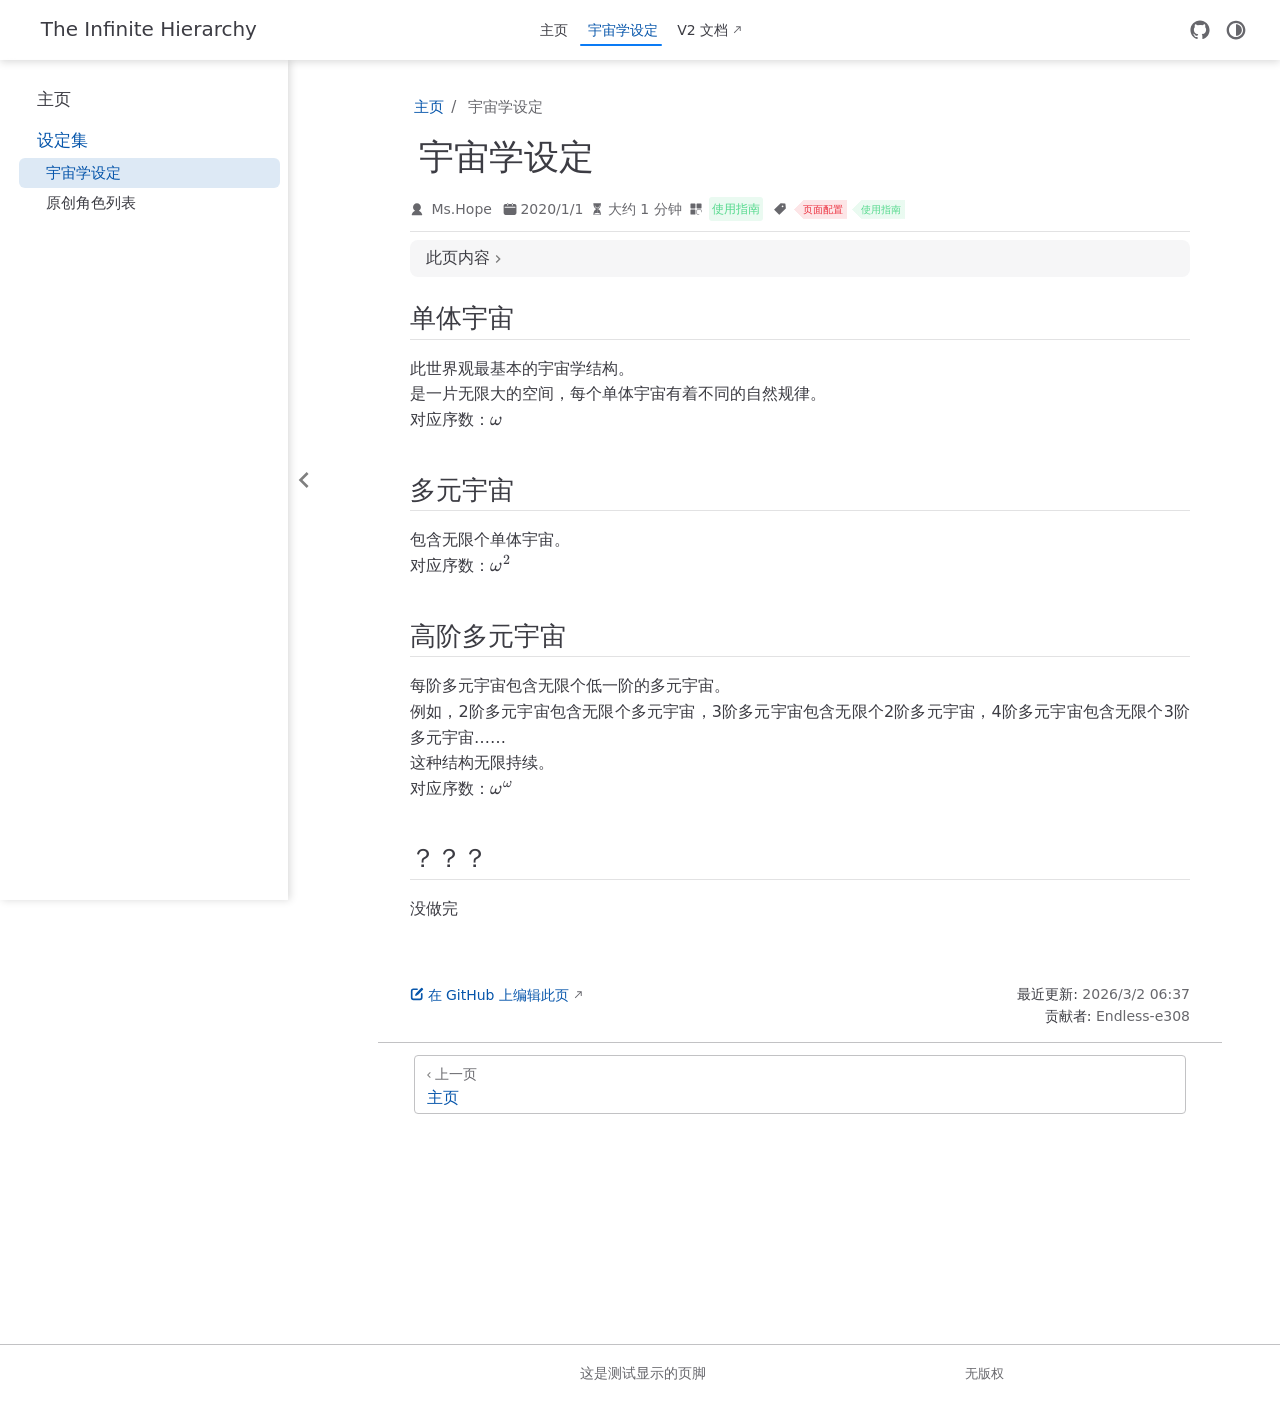
==== oc-list/index.html @ 9e38a655 "Initial Commit (for real)" ====
<!doctype html>
<html lang="zh-CN" data-theme="light">
  <head>
    <meta charset="utf-8" />
    <meta name="viewport" content="width=device-width,initial-scale=1" />
    <meta name="generator" content="VuePress 2.0.0-rc.26" />
    <meta name="theme" content="VuePress Theme Hope 2.0.0-rc.102" />
    <style>
      :root {
        --vp-c-bg: #fff;
      }

      [data-theme="dark"] {
        --vp-c-bg: #1b1b1f;
      }

      html,
      body {
        background: var(--vp-c-bg);
      }
    </style>
    <script>
      const userMode = localStorage.getItem("vuepress-theme-hope-scheme");
      const systemDarkMode =
        window.matchMedia &&
        window.matchMedia("(prefers-color-scheme: dark)").matches;

      if (userMode === "dark" || (userMode !== "light" && systemDarkMode)) {
        document.documentElement.setAttribute("data-theme", "dark");
      }
    </script>
    <script type="application/ld+json">{"@context":"https://schema.org","@type":"Article","headline":"宇宙学设定","image":["https://vuepress-theme-hope-docs-demo.netlify.app/assets/images/cover1.jpg"],"datePublished":"2020-01-01T00:00:00.000Z","dateModified":"2026-03-02T06:37:32.000Z","author":[{"@type":"Person","name":"Ms.Hope"}]}</script><meta property="og:url" content="https://vuepress-theme-hope-docs-demo.netlify.app/oc-list/"><meta property="og:site_name" content="The Infinite Hierarchy"><meta property="og:title" content="宇宙学设定"><meta property="og:description" content="单体宇宙 此世界观最基本的宇宙学结构。 是一片无限大的空间，每个单体宇宙有着不同的自然规律。 对应序数：ω 多元宇宙 包含无限个单体宇宙。 对应序数：ω2 高阶多元宇宙 每阶多元宇宙包含无限个低一阶的多元宇宙。 例如，2阶多元宇宙包含无限个多元宇宙，3阶多元宇宙包含无限个2阶多元宇宙，4阶多元宇宙包含无限个3阶多元宇宙…… 这种结构无限持续。 对应序数..."><meta property="og:type" content="article"><meta property="og:image" content="https://vuepress-theme-hope-docs-demo.netlify.app/assets/images/cover1.jpg"><meta property="og:locale" content="zh-CN"><meta property="og:updated_time" content="2026-03-02T06:37:32.000Z"><meta name="twitter:card" content="summary_large_image"><meta name="twitter:image:src" content="https://vuepress-theme-hope-docs-demo.netlify.app/assets/images/cover1.jpg"><meta name="twitter:image:alt" content="宇宙学设定"><meta property="article:author" content="Ms.Hope"><meta property="article:tag" content="使用指南"><meta property="article:tag" content="页面配置"><meta property="article:published_time" content="2020-01-01T00:00:00.000Z"><meta property="article:modified_time" content="2026-03-02T06:37:32.000Z"><title>宇宙学设定 | The Infinite Hierarchy</title><meta name="description" content="单体宇宙 此世界观最基本的宇宙学结构。 是一片无限大的空间，每个单体宇宙有着不同的自然规律。 对应序数：ω 多元宇宙 包含无限个单体宇宙。 对应序数：ω2 高阶多元宇宙 每阶多元宇宙包含无限个低一阶的多元宇宙。 例如，2阶多元宇宙包含无限个多元宇宙，3阶多元宇宙包含无限个2阶多元宇宙，4阶多元宇宙包含无限个3阶多元宇宙…… 这种结构无限持续。 对应序数...">
    <link rel="preload" href="/assets/style-DmwyQKJX.css" as="style"><link rel="stylesheet" href="/assets/style-DmwyQKJX.css">
    <link rel="modulepreload" href="/assets/app-Ce8TuMRd.js"><link rel="modulepreload" href="/assets/index.html-CTcYKPzV.js"><link rel="modulepreload" href="/assets/plugin-vue_export-helper-DlAUqK2U.js">
    <link rel="prefetch" href="/assets/index.html-CzlF7qQr.js" as="script"><link rel="prefetch" href="/assets/oc-chart.html-BlRIKZpi.js" as="script"><link rel="prefetch" href="/assets/404.html-CQZGVnEM.js" as="script"><link rel="prefetch" href="/assets/photoswipe.esm-CKV1Bsxh.js" as="script"><link rel="prefetch" href="/assets/giscus-CpJ6lC06.js" as="script">
  </head>
  <body>
    <div id="app"><!--[--><!--[--><!--[--><span tabindex="-1"></span><a href="#main-content" class="vp-skip-link sr-only">跳至主要內容</a><!--]--><div class="theme-container external-link-icon has-toc" vp-container><!--[--><header id="navbar" class="vp-navbar" vp-navbar><div class="vp-navbar-start"><button type="button" class="vp-toggle-sidebar-button" title="Toggle Sidebar"><span class="icon"></span></button><!--[--><a class="route-link vp-brand" href="/" aria-label="带我回家"><img class="vp-nav-logo" src="https://theme-hope-assets.vuejs.press/logo.svg" alt><!----><span class="vp-site-name hide-in-pad">The Infinite Hierarchy</span></a><!--]--></div><div class="vp-navbar-center"><!--[--><nav class="vp-nav-links"><div class="vp-nav-item hide-in-mobile"><a class="route-link auto-link" href="/" aria-label="主页"><!--[--><iconify-icon class="vp-icon" icon="fa6-solid:house" sizing="height" height="1em"></iconify-icon><!--]-->主页<!----></a></div><div class="vp-nav-item hide-in-mobile"><a class="route-link route-link-active auto-link" href="/oc-list/" aria-label="宇宙学设定"><!--[--><iconify-icon class="vp-icon" icon="fa6-solid:file" sizing="height" height="1em"></iconify-icon><!--]-->宇宙学设定<!----></a></div><div class="vp-nav-item hide-in-mobile"><a class="auto-link external-link" href="https://theme-hope.vuejs.press/zh/" aria-label="V2 文档" rel="noopener noreferrer" target="_blank"><!--[--><iconify-icon class="vp-icon" icon="fa6-solid:book" sizing="height" height="1em"></iconify-icon><!--]-->V2 文档<!----></a></div></nav><!--]--></div><div class="vp-navbar-end"><!--[--><!----><div class="vp-nav-item vp-action"><a class="vp-action-link" href="https://github.com/vuepress-theme-hope/vuepress-theme-hope" target="_blank" rel="noopener noreferrer" aria-label="GitHub"><svg xmlns="http://www.w3.org/2000/svg" class="icon github-icon" viewBox="0 0 1024 1024" fill="currentColor" aria-label="github icon" name="github" style="width:1.25rem;height:1.25rem;vertical-align:middle;"><path d="M511.957 21.333C241.024 21.333 21.333 240.981 21.333 512c0 216.832 140.544 400.725 335.574 465.664 24.49 4.395 32.256-10.07 32.256-23.083 0-11.69.256-44.245 0-85.205-136.448 29.61-164.736-64.64-164.736-64.64-22.315-56.704-54.4-71.765-54.4-71.765-44.587-30.464 3.285-29.824 3.285-29.824 49.195 3.413 75.179 50.517 75.179 50.517 43.776 75.008 114.816 53.333 142.762 40.79 4.523-31.66 17.152-53.377 31.19-65.537-108.971-12.458-223.488-54.485-223.488-242.602 0-53.547 19.114-97.323 50.517-131.67-5.035-12.33-21.93-62.293 4.779-129.834 0 0 41.258-13.184 134.912 50.346a469.803 469.803 0 0 1 122.88-16.554c41.642.213 83.626 5.632 122.88 16.554 93.653-63.488 134.784-50.346 134.784-50.346 26.752 67.541 9.898 117.504 4.864 129.834 31.402 34.347 50.474 78.123 50.474 131.67 0 188.586-114.73 230.016-224.042 242.09 17.578 15.232 33.578 44.672 33.578 90.454v135.85c0 13.142 7.936 27.606 32.854 22.87C862.25 912.597 1002.667 728.747 1002.667 512c0-271.019-219.648-490.667-490.71-490.667z"></path></svg></a></div><div class="vp-nav-item hide-in-mobile"><button type="button" class="vp-color-mode-switch" id="color-mode-switch"><svg xmlns="http://www.w3.org/2000/svg" class="icon auto-icon" viewBox="0 0 1024 1024" fill="currentColor" aria-label="auto icon" name="auto" style="display:block;"><path d="M512 992C246.92 992 32 777.08 32 512S246.92 32 512 32s480 214.92 480 480-214.92 480-480 480zm0-840c-198.78 0-360 161.22-360 360 0 198.84 161.22 360 360 360s360-161.16 360-360c0-198.78-161.22-360-360-360zm0 660V212c165.72 0 300 134.34 300 300 0 165.72-134.28 300-300 300z"></path></svg><svg xmlns="http://www.w3.org/2000/svg" class="icon dark-icon" viewBox="0 0 1024 1024" fill="currentColor" aria-label="dark icon" name="dark" style="display:none;"><path d="M524.8 938.667h-4.267a439.893 439.893 0 0 1-313.173-134.4 446.293 446.293 0 0 1-11.093-597.334A432.213 432.213 0 0 1 366.933 90.027a42.667 42.667 0 0 1 45.227 9.386 42.667 42.667 0 0 1 10.24 42.667 358.4 358.4 0 0 0 82.773 375.893 361.387 361.387 0 0 0 376.747 82.774 42.667 42.667 0 0 1 54.187 55.04 433.493 433.493 0 0 1-99.84 154.88 438.613 438.613 0 0 1-311.467 128z"></path></svg><svg xmlns="http://www.w3.org/2000/svg" class="icon light-icon" viewBox="0 0 1024 1024" fill="currentColor" aria-label="light icon" name="light" style="display:none;"><path d="M952 552h-80a40 40 0 0 1 0-80h80a40 40 0 0 1 0 80zM801.88 280.08a41 41 0 0 1-57.96-57.96l57.96-58a41.04 41.04 0 0 1 58 58l-58 57.96zM512 752a240 240 0 1 1 0-480 240 240 0 0 1 0 480zm0-560a40 40 0 0 1-40-40V72a40 40 0 0 1 80 0v80a40 40 0 0 1-40 40zm-289.88 88.08-58-57.96a41.04 41.04 0 0 1 58-58l57.96 58a41 41 0 0 1-57.96 57.96zM192 512a40 40 0 0 1-40 40H72a40 40 0 0 1 0-80h80a40 40 0 0 1 40 40zm30.12 231.92a41 41 0 0 1 57.96 57.96l-57.96 58a41.04 41.04 0 0 1-58-58l58-57.96zM512 832a40 40 0 0 1 40 40v80a40 40 0 0 1-80 0v-80a40 40 0 0 1 40-40zm289.88-88.08 58 57.96a41.04 41.04 0 0 1-58 58l-57.96-58a41 41 0 0 1 57.96-57.96z"></path></svg></button></div><!----><!--]--><button type="button" class="vp-toggle-navbar-button" aria-label="Toggle Navbar" aria-expanded="false" aria-controls="nav-screen"><span><span class="vp-top"></span><span class="vp-middle"></span><span class="vp-bottom"></span></span></button></div></header><!----><!--]--><!----><div class="toggle-sidebar-wrapper"><span class="arrow start"></span></div><aside id="sidebar" class="vp-sidebar" vp-sidebar><!----><ul class="vp-sidebar-links"><li><a class="route-link auto-link vp-sidebar-link" href="/" aria-label="主页"><!--[--><iconify-icon class="vp-icon" icon="fa6-solid:house" sizing="both" width="1em" height="1em"></iconify-icon><!--]-->主页<!----></a></li><li><section class="vp-sidebar-group"><p class="vp-sidebar-header clickable exact active"><iconify-icon class="vp-icon" icon="fa6-solid:laptop-code" sizing="both" width="1em" height="1em"></iconify-icon><a class="route-link route-link-active auto-link vp-sidebar-title no-external-link-icon" href="/oc-list/" aria-label="设定集"><!---->设定集<!----></a><!----></p><ul class="vp-sidebar-links"><li><a class="route-link route-link-active auto-link vp-sidebar-link active" href="/oc-list/" aria-label="宇宙学设定"><!--[--><iconify-icon class="vp-icon" icon="fa6-solid:file" sizing="both" width="1em" height="1em"></iconify-icon><!--]-->宇宙学设定<!----></a></li><li><a class="route-link auto-link vp-sidebar-link" href="/oc-list/oc-chart.html" aria-label="原创角色列表"><!--[--><iconify-icon class="vp-icon" icon="fa6-solid:file" sizing="both" width="1em" height="1em"></iconify-icon><!--]-->原创角色列表<!----></a></li></ul></section></li></ul><!----></aside><!--[--><main id="main-content" class="vp-page"><!--[--><!----><div class="page-cover"><img src="/assets/images/cover1.jpg" alt no-view></div><nav class="vp-breadcrumb disable"></nav><div class="vp-page-title"><h1><iconify-icon class="vp-icon" icon="fa6-solid:file" sizing="height" height="1em"></iconify-icon>宇宙学设定</h1><div class="page-info"><span class="page-author-info" aria-label="作者🖊" data-balloon-pos="up"><svg xmlns="http://www.w3.org/2000/svg" class="icon author-icon" viewBox="0 0 1024 1024" fill="currentColor" aria-label="author icon" name="author"><path d="M649.6 633.6c86.4-48 147.2-144 147.2-249.6 0-160-128-288-288-288s-288 128-288 288c0 108.8 57.6 201.6 147.2 249.6-121.6 48-214.4 153.6-240 288-3.2 9.6 0 19.2 6.4 25.6 3.2 9.6 12.8 12.8 22.4 12.8h704c9.6 0 19.2-3.2 25.6-12.8 6.4-6.4 9.6-16 6.4-25.6-25.6-134.4-121.6-240-243.2-288z"></path></svg><span><span class="page-author-item">Ms.Hope</span></span><span property="author" content="Ms.Hope"></span></span><!----><span class="page-date-info" aria-label="写作日期📅" data-balloon-pos="up"><svg xmlns="http://www.w3.org/2000/svg" class="icon calendar-icon" viewBox="0 0 1024 1024" fill="currentColor" aria-label="calendar icon" name="calendar"><path d="M716.4 110.137c0-18.753-14.72-33.473-33.472-33.473-18.753 0-33.473 14.72-33.473 33.473v33.473h66.993v-33.473zm-334.87 0c0-18.753-14.72-33.473-33.473-33.473s-33.52 14.72-33.52 33.473v33.473h66.993v-33.473zm468.81 33.52H716.4v100.465c0 18.753-14.72 33.473-33.472 33.473a33.145 33.145 0 01-33.473-33.473V143.657H381.53v100.465c0 18.753-14.72 33.473-33.473 33.473a33.145 33.145 0 01-33.473-33.473V143.657H180.6A134.314 134.314 0 0046.66 277.595v535.756A134.314 134.314 0 00180.6 947.289h669.74a134.36 134.36 0 00133.94-133.938V277.595a134.314 134.314 0 00-133.94-133.938zm33.473 267.877H147.126a33.145 33.145 0 01-33.473-33.473c0-18.752 14.72-33.473 33.473-33.473h736.687c18.752 0 33.472 14.72 33.472 33.473a33.145 33.145 0 01-33.472 33.473z"></path></svg><span data-allow-mismatch="text">2020/1/1</span><meta property="datePublished" content="2020-01-01T00:00:00.000Z"></span><!----><span class="page-reading-time-info" aria-label="阅读时间⌛" data-balloon-pos="up"><svg xmlns="http://www.w3.org/2000/svg" class="icon timer-icon" viewBox="0 0 1024 1024" fill="currentColor" aria-label="timer icon" name="timer"><path d="M799.387 122.15c4.402-2.978 7.38-7.897 7.38-13.463v-1.165c0-8.933-7.38-16.312-16.312-16.312H256.33c-8.933 0-16.311 7.38-16.311 16.312v1.165c0 5.825 2.977 10.874 7.637 13.592 4.143 194.44 97.22 354.963 220.201 392.763-122.204 37.542-214.893 196.511-220.2 389.397-4.661 5.049-7.638 11.651-7.638 19.03v5.825h566.49v-5.825c0-7.379-2.849-13.981-7.509-18.9-5.049-193.016-97.867-351.985-220.2-389.527 123.24-37.67 216.446-198.453 220.588-392.892zM531.16 450.445v352.632c117.674 1.553 211.787 40.778 211.787 88.676H304.097c0-48.286 95.149-87.382 213.728-88.676V450.445c-93.077-3.107-167.901-81.297-167.901-177.093 0-8.803 6.99-15.793 15.793-15.793 8.803 0 15.794 6.99 15.794 15.793 0 80.261 63.69 145.635 142.01 145.635s142.011-65.374 142.011-145.635c0-8.803 6.99-15.793 15.794-15.793s15.793 6.99 15.793 15.793c0 95.019-73.789 172.82-165.96 177.093z"></path></svg><span>大约 1 分钟</span><meta property="timeRequired" content="PT1M"></span><span class="page-category-info" aria-label="分类🌈" data-balloon-pos="up"><svg xmlns="http://www.w3.org/2000/svg" class="icon category-icon" viewBox="0 0 1024 1024" fill="currentColor" aria-label="category icon" name="category"><path d="M148.41 106.992h282.176c22.263 0 40.31 18.048 40.31 40.31V429.48c0 22.263-18.047 40.31-40.31 40.31H148.41c-22.263 0-40.311-18.047-40.311-40.31V147.302c0-22.263 18.048-40.31 40.311-40.31zM147.556 553.478H429.73c22.263 0 40.311 18.048 40.311 40.31v282.176c0 22.263-18.048 40.312-40.31 40.312H147.555c-22.263 0-40.311-18.049-40.311-40.312V593.79c0-22.263 18.048-40.311 40.31-40.311zM593.927 106.992h282.176c22.263 0 40.31 18.048 40.31 40.31V429.48c0 22.263-18.047 40.31-40.31 40.31H593.927c-22.263 0-40.311-18.047-40.311-40.31V147.302c0-22.263 18.048-40.31 40.31-40.31zM730.22 920.502H623.926c-40.925 0-74.22-33.388-74.22-74.425V623.992c0-41.038 33.387-74.424 74.425-74.424h222.085c41.038 0 74.424 33.226 74.424 74.067v114.233c0 10.244-8.304 18.548-18.547 18.548s-18.548-8.304-18.548-18.548V623.635c0-20.388-16.746-36.974-37.33-36.974H624.13c-20.585 0-37.331 16.747-37.331 37.33v222.086c0 20.585 16.654 37.331 37.126 37.331H730.22c10.243 0 18.547 8.304 18.547 18.547 0 10.244-8.304 18.547-18.547 18.547z"></path></svg><!--[--><span class="page-category-item color3" role>使用指南</span><!--]--><meta property="articleSection" content="使用指南"></span><span class="page-tag-info" aria-label="标签🏷" data-balloon-pos="up"><svg xmlns="http://www.w3.org/2000/svg" class="icon tag-icon" viewBox="0 0 1024 1024" fill="currentColor" aria-label="tag icon" name="tag"><path d="M939.902 458.563L910.17 144.567c-1.507-16.272-14.465-29.13-30.737-30.737L565.438 84.098h-.402c-3.215 0-5.726 1.005-7.634 2.913l-470.39 470.39a10.004 10.004 0 000 14.164l365.423 365.424c1.909 1.908 4.42 2.913 7.132 2.913s5.223-1.005 7.132-2.913l470.39-470.39c2.01-2.11 3.014-5.023 2.813-8.036zm-240.067-72.121c-35.458 0-64.286-28.828-64.286-64.286s28.828-64.285 64.286-64.285 64.286 28.828 64.286 64.285-28.829 64.286-64.286 64.286z"></path></svg><!--[--><span class="page-tag-item color0" role>页面配置</span><span class="page-tag-item color3" role>使用指南</span><!--]--><meta property="keywords" content="页面配置,使用指南"></span></div><hr></div><!----><div class="" vp-content><!----><div id="markdown-content"><h2 id="单体宇宙" tabindex="-1"><a class="header-anchor" href="#单体宇宙"><span>单体宇宙</span></a></h2><p>此世界观最基本的宇宙学结构。<br> 是一片无限大的空间，每个单体宇宙有着不同的自然规律。<br> 对应序数：<span class="katex"><span class="katex-mathml"><math xmlns="http://www.w3.org/1998/Math/MathML"><semantics><mrow><mi>ω</mi></mrow><annotation encoding="application/x-tex">\omega</annotation></semantics></math></span><span class="katex-html" aria-hidden="true"><span class="base"><span class="strut" style="height:0.4306em;"></span><span class="mord mathnormal" style="margin-right:0.03588em;">ω</span></span></span></span></p><h2 id="多元宇宙" tabindex="-1"><a class="header-anchor" href="#多元宇宙"><span>多元宇宙</span></a></h2><p>包含无限个单体宇宙。<br> 对应序数：<span class="katex"><span class="katex-mathml"><math xmlns="http://www.w3.org/1998/Math/MathML"><semantics><mrow><msup><mi>ω</mi><mn>2</mn></msup></mrow><annotation encoding="application/x-tex">\omega^2</annotation></semantics></math></span><span class="katex-html" aria-hidden="true"><span class="base"><span class="strut" style="height:0.8141em;"></span><span class="mord"><span class="mord mathnormal" style="margin-right:0.03588em;">ω</span><span class="msupsub"><span class="vlist-t"><span class="vlist-r"><span class="vlist" style="height:0.8141em;"><span style="top:-3.063em;margin-right:0.05em;"><span class="pstrut" style="height:2.7em;"></span><span class="sizing reset-size6 size3 mtight"><span class="mord mtight">2</span></span></span></span></span></span></span></span></span></span></span></p><h2 id="高阶多元宇宙" tabindex="-1"><a class="header-anchor" href="#高阶多元宇宙"><span>高阶多元宇宙</span></a></h2><p>每阶多元宇宙包含无限个低一阶的多元宇宙。<br> 例如，2阶多元宇宙包含无限个多元宇宙，3阶多元宇宙包含无限个2阶多元宇宙，4阶多元宇宙包含无限个3阶多元宇宙……<br> 这种结构无限持续。<br> 对应序数：<span class="katex"><span class="katex-mathml"><math xmlns="http://www.w3.org/1998/Math/MathML"><semantics><mrow><msup><mi>ω</mi><mi>ω</mi></msup></mrow><annotation encoding="application/x-tex">\omega^\omega</annotation></semantics></math></span><span class="katex-html" aria-hidden="true"><span class="base"><span class="strut" style="height:0.6644em;"></span><span class="mord"><span class="mord mathnormal" style="margin-right:0.03588em;">ω</span><span class="msupsub"><span class="vlist-t"><span class="vlist-r"><span class="vlist" style="height:0.6644em;"><span style="top:-3.063em;margin-right:0.05em;"><span class="pstrut" style="height:2.7em;"></span><span class="sizing reset-size6 size3 mtight"><span class="mord mathnormal mtight" style="margin-right:0.03588em;">ω</span></span></span></span></span></span></span></span></span></span></span></p><h2 id="" tabindex="-1"><a class="header-anchor" href="#"><span>？？？</span></a></h2><p>没做完</p></div><!----><!----><!----></div><footer class="vp-page-meta"><div class="vp-meta-item edit-link"><a class="auto-link external-link vp-meta-label" href="https://github.com/vuepress-theme-hope/vuepress-theme-hope/edit/main/src/oc-list/README.md" aria-label="在 GitHub 上编辑此页" rel="noopener noreferrer" target="_blank"><!--[--><svg xmlns="http://www.w3.org/2000/svg" class="icon edit-icon" viewBox="0 0 1024 1024" fill="currentColor" aria-label="edit icon" name="edit"><path d="M430.818 653.65a60.46 60.46 0 0 1-50.96-93.281l71.69-114.012 7.773-10.365L816.038 80.138A60.46 60.46 0 0 1 859.225 62a60.46 60.46 0 0 1 43.186 18.138l43.186 43.186a60.46 60.46 0 0 1 0 86.373L588.879 565.55l-8.637 8.637-117.466 68.234a60.46 60.46 0 0 1-31.958 11.229z"></path><path d="M728.802 962H252.891A190.883 190.883 0 0 1 62.008 771.98V296.934a190.883 190.883 0 0 1 190.883-192.61h267.754a60.46 60.46 0 0 1 0 120.92H252.891a69.962 69.962 0 0 0-69.098 69.099V771.98a69.962 69.962 0 0 0 69.098 69.098h475.911A69.962 69.962 0 0 0 797.9 771.98V503.363a60.46 60.46 0 1 1 120.922 0V771.98A190.883 190.883 0 0 1 728.802 962z"></path></svg><!--]-->在 GitHub 上编辑此页<!----></a></div><div class="vp-meta-item git-info"><div class="update-time"><span class="vp-meta-label">最近更新: </span><time class="vp-meta-info" datetime="2026-03-02T06:37:32.000Z" data-allow-mismatch>2026/3/2 14:37</time></div><div class="contributors"><span class="vp-meta-label">贡献者: </span><!--[--><!--[--><span class="vp-meta-info" title="email: antidim19728@163.com">Endless-e308</span><!--]--><!--]--></div></div></footer><nav class="vp-page-nav"><a class="route-link auto-link prev" href="/" aria-label="主页"><div class="hint"><span class="arrow start"></span>上一页</div><div class="link"><iconify-icon class="vp-icon" icon="fa6-solid:house" sizing="height" height="1em"></iconify-icon>主页</div></a><!----></nav><div id="comment" class="giscus-wrapper input-top vp-comment" vp-comment style="display:block;"><div style="display: flex;align-items: center;justify-content: center;height: 96px"><span style="--loading-icon: url(&quot;data:image/svg+xml;utf8,%3Csvg xmlns=&#39;http://www.w3.org/2000/svg&#39; preserveAspectRatio=&#39;xMidYMid&#39; viewBox=&#39;25 25 50 50&#39;%3E%3CanimateTransform attributeName=&#39;transform&#39; type=&#39;rotate&#39; dur=&#39;2s&#39; keyTimes=&#39;0;1&#39; repeatCount=&#39;indefinite&#39; values=&#39;0;360&#39;%3E%3C/animateTransform%3E%3Ccircle cx=&#39;50&#39; cy=&#39;50&#39; r=&#39;20&#39; fill=&#39;none&#39; stroke=&#39;currentColor&#39; stroke-width=&#39;4&#39; stroke-linecap=&#39;round&#39;%3E%3Canimate attributeName=&#39;stroke-dasharray&#39; dur=&#39;1.5s&#39; keyTimes=&#39;0;0.5;1&#39; repeatCount=&#39;indefinite&#39; values=&#39;1,200;90,200;1,200&#39;%3E%3C/animate%3E%3Canimate attributeName=&#39;stroke-dashoffset&#39; dur=&#39;1.5s&#39; keyTimes=&#39;0;0.5;1&#39; repeatCount=&#39;indefinite&#39; values=&#39;0;-35px;-125px&#39;%3E%3C/animate%3E%3C/circle%3E%3C/svg%3E&quot;);--icon-size: 48px;display: inline-block;width: var(--icon-size);height: var(--icon-size);background-color: currentcolor;-webkit-mask-image: var(--loading-icon);mask-image: var(--loading-icon)"></span></div></div><!----><!--]--></main><!--]--><footer class="vp-footer-wrapper" vp-footer><div class="vp-footer">这是测试显示的页脚</div><div class="vp-copyright">无版权</div></footer></div><!--]--><!--[--><!----><!--[--><!--]--><!--]--><!--]--></div>
    <script type="module" src="/assets/app-Ce8TuMRd.js" defer></script>
  </body>
</html>
---- assets/style-DmwyQKJX.css ----
.vp-contributors{display:flex;flex-wrap:wrap;gap:1rem;align-items:center;justify-content:flex-start;margin:1rem 0}.vp-contributor{display:flex;gap:.25rem;align-items:center;color:inherit;font-size:1.125rem}.vp-contributor:after{display:none!important}.vp-contributor-avatar{-o-object-fit:contain;object-fit:contain;width:1.75rem;height:1.75rem;margin-inline-end:.25rem;border-radius:50%}a.vp-contributor{text-decoration:none!important}:root{--code-padding-x: 1.25rem;--code-padding-y: 1rem;--code-border-radius: 6px;--code-line-height: 1.6;--code-font-size: .875em;--code-font-family: consolas, monaco, "Andale Mono", "Ubuntu Mono", monospace}div[class*=language-]{position:relative;margin-block:.75rem;border-radius:var(--code-border-radius);background-color:var(--code-c-bg);transition:background-color var(--vp-t-color),color var(--vp-t-color)}div[class*=language-]:before{content:attr(data-ext);position:absolute;top:.8em;right:1em;z-index:3;color:var(--code-c-text);font-size:.75rem}div[class*=language-] pre{position:relative;z-index:1;overflow-x:auto;margin:0;border-radius:var(--code-border-radius);font-size:var(--code-font-size);font-family:var(--code-font-family);line-height:var(--code-line-height)}div[class*=language-] pre code{display:block;box-sizing:border-box;width:-moz-fit-content;width:fit-content;min-width:100%;padding:var(--code-padding-y) var(--code-padding-x);background-color:#0000!important;color:var(--code-c-text);overflow-wrap:unset;-webkit-font-smoothing:auto;-moz-osx-font-smoothing:auto}@media print{div[class*=language-] pre code{white-space:pre-wrap}}:root{--code-c-text: #9e9e9e;--code-c-highlight-bg: rgb(142 150 170 / 14%)}.shiki span{color:var(--shiki-light, inherit)}[data-theme=dark] .shiki span{color:var(--shiki-dark, inherit)}div[data-highlighter=shiki]{background-color:var(--code-c-bg, var(--shiki-light-bg))}[data-theme=dark] div[data-highlighter=shiki]{background-color:var(--code-c-bg, var(--shiki-dark-bg))}:root{--code-line-number-width: 3rem}div[class*=language-]:not(.line-numbers-mode) .line-numbers{display:none}div[class*=language-].line-numbers-mode:after{content:"";position:absolute;top:0;left:0;width:var(--code-line-number-width);height:100%;border-right:1px solid var(--code-c-highlight-bg, var(--code-c-text));border-radius:var(--code-border-radius) 0 0 var(--code-border-radius);transition:border var(--vp-t-color)}div[class*=language-].line-numbers-mode pre{vertical-align:middle;margin-left:var(--code-line-number-width)}div[class*=language-].line-numbers-mode code{padding-left:1rem}div[class*=language-].line-numbers-mode .line-numbers{counter-reset:line-number;position:absolute;top:0;left:0;width:var(--code-line-number-width);padding-top:var(--code-padding-y);color:var(--code-c-line-number, var(--code-c-text));font-size:var(--code-font-size);line-height:var(--code-line-height);text-align:center}div[class*=language-].line-numbers-mode .line-number{position:relative;z-index:3;font-family:var(--code-font-family);-webkit-user-select:none;-moz-user-select:none;user-select:none}div[class*=language-].line-numbers-mode .line-number:before{content:counter(line-number);counter-increment:line-number}div[class*=language-] .line.highlighted{display:inline-block;width:100%;margin:0 calc(-1*var(--code-padding-x));padding:0 var(--code-padding-x);background-color:var(--code-c-highlight-bg);transition:background-color var(--vp-t-color)}:root{--code-title-c-text: var(--vp-c-text-mute);--code-title-c-bg: var(--code-c-bg);--code-title-divider: var(--code-c-highlight-bg, var(--code-c-text))}.code-block-with-title div[class*=language-]{border-top-left-radius:0;border-top-right-radius:0}.code-block-with-title div[class*=language-]:before{display:none}.code-block-title-bar{overflow-x:auto;margin:.75rem 0 -.75rem;padding:.5rem 1rem;border-bottom:solid 1px var(--code-title-divider);border-radius:var(--code-border-radius) var(--code-border-radius) 0 0;background:var(--code-title-c-bg);color:var(--code-title-c-text);font-weight:500;font-size:.875em;line-height:1.7;white-space:nowrap;transition:background var(--vp-t-color),color var(--vp-t-color)}@media(max-width:419px){.code-block-title-bar{margin-block:.75rem -.75rem;border-radius:0}}:root{--vp-c-bg: #fff;--vp-c-bg-alt: #f6f6f7;--vp-c-bg-elv: #fff;--vp-c-text: rgb(60, 60, 67);--vp-c-border: #c2c2c4;--vp-c-divider: #e2e2e3;--vp-c-shadow: rgba(0, 0, 0, .15);--vp-c-control: rgba(142, 150, 170, .1);--vp-c-control-hover: rgba(142, 150, 170, .16);--vp-c-control-disabled: #eaeaea;--vp-font: "Inter", ui-sans-serif, system-ui, sans-serif, "Apple Color Emoji", "Segoe UI Emoji", "Segoe UI Symbol", "Noto Color Emoji";--vp-font-heading: "Inter", ui-sans-serif, system-ui, sans-serif, "Apple Color Emoji", "Segoe UI Emoji", "Segoe UI Symbol", "Noto Color Emoji";--vp-font-mono: ui-monospace, "Menlo", "Monaco", "Consolas", "Liberation Mono", "Courier New", monospace;--navbar-height: 3.75rem;--navbar-padding-x: 1.5rem;--navbar-padding-y: .7rem;--navbar-mobile-height: 3.25rem;--navbar-mobile-padding-x: 1rem;--navbar-mobile-padding-y: .5rem;--sidebar-width: 18rem;--sidebar-mobile-width: 16rem;--content-width: 780px;--wide-content-width: 980px;--home-page-width: 1160px;--vp-t-color: .3s ease;--vp-t-transform: .3s ease;--vp-c-accent: rgb(7.1084070796, 86.0907079646, 171.3915929204);--vp-c-accent-bg: rgb(9.139380531, 110.6880530973, 220.360619469);--vp-c-accent-hover: rgb(10.1548672566, 122.9867256637, 244.8451327434);--vp-c-accent-soft: rgba(20.4, 98.8615384615, 183.6, .14);--vp-c-accent-text: var(--vp-c-white);--vp-c-bg-soft: rgba(255, 255, 255, .9);--vp-c-bg-elv-soft: rgba(255, 255, 255, .9);--vp-c-text-mute: rgba(60, 60, 67, .78);--vp-c-text-subtle: rgba(60, 60, 67, .56);--vp-c-border-hard: rgb(184.0875, 184.0875, 186.4125)}[data-theme=dark]{--vp-c-bg: #1b1b1f;--vp-c-bg-alt: #161618;--vp-c-bg-elv: #202127;--vp-c-text: rgba(235, 235, 245, .86);--vp-c-border: #3c3f44;--vp-c-divider: #2e2e32;--vp-c-shadow: rgba(0, 0, 0, .3);--vp-c-control: rgba(101, 117, 133, .12);--vp-c-control-hover: rgba(101, 117, 133, .18);--vp-c-control-disabled: #363636;--vp-c-accent: rgb(34.639380531, 136.1880530973, 245.860619469);--vp-c-accent-bg: rgb(9.6471238938, 116.8373893805, 232.6028761062);--vp-c-accent-hover: rgb(9.139380531, 110.6880530973, 220.360619469);--vp-c-accent-soft: rgba(20.4, 98.8615384615, 183.6, .16);--vp-c-bg-soft: rgba(27, 27, 31, .9);--vp-c-bg-elv-soft: rgba(32, 33, 39, .9);--vp-c-text-mute: rgba(235, 235, 245, .602);--vp-c-text-subtle: rgba(235, 235, 245, .3784);--vp-c-border-hard: rgb(68.953125, 72.40078125, 78.146875)}.footnote-item{margin-top:calc(0rem - var(--header-offset, 3.6rem));padding-top:calc(var(--header-offset, 3.6rem) + .5rem)}.footnote-item>p{margin-bottom:0}.footnote-ref{position:relative}.footnote-anchor{position:absolute;top:calc(-.5rem - var(--header-offset, 3.6rem))}.task-list-container{padding-inline-start:0;list-style-position:inside}.task-list-container .task-list-container{padding-inline-start:1.5em}.task-list-item{list-style:none}.task-list-item-checkbox{position:relative;vertical-align:text-bottom;height:1em;margin-inline-end:1.5em;cursor:pointer;-webkit-appearance:none;-moz-appearance:none;appearance:none}.task-list-item-checkbox:after{content:" ";position:absolute;top:0;display:inline-block;box-sizing:border-box;width:1em;height:1em;padding-inline-start:0;border:1px solid var(--vp-c-border);border-radius:2px;background:var(--vp-c-control);text-align:center;visibility:visible;transition:border-color var(--vp-t-color),background var(--vp-t-color)}@media print{.task-list-item-checkbox:after{border-color:var(--vp-c-text)}}.task-list-item-checkbox:checked:after{content:"";border-color:var(--vp-c-accent-bg);background:var(--vp-c-accent-bg)}@media print{.task-list-item-checkbox:checked:after{border-color:var(--vp-c-text);background:#0000}}.task-list-item-checkbox:checked:before{content:"";position:absolute;inset-inline-start:.35em;top:.1em;z-index:1;width:.2em;height:.5em;border:solid var(--vp-c-white);border-width:0 .15em .15em 0;transition:border-color var(--vp-t-color);transform:rotate(45deg)}@media print{.task-list-item-checkbox:checked:before{border-color:var(--vp-c-text)}}.hint-container{position:relative;background:var(--hint-c-soft);transition:background var(--vp-t-color),color var(--vp-t-color)}@media print{.hint-container{-moz-column-break-inside:avoid;break-inside:avoid}}.hint-container>.hint-container-title{color:var(--hint-c-title)}.hint-container :not(pre)>code{background:var(--hint-c-soft)}.hint-container .hint-container-title{position:relative;margin-block:.75em;font-weight:600;line-height:1.25}.hint-container.important,.hint-container.info,.hint-container.note,.hint-container.tip,.hint-container.warning,.hint-container.caution{margin-block:.75rem;padding:.25em 1em;border-radius:.5em;color:inherit;font-size:var(--hint-font-size)}@media print{.hint-container.important,.hint-container.info,.hint-container.note,.hint-container.tip,.hint-container.warning,.hint-container.caution{border:1px solid var(--hint-c-title)}}.hint-container.important .hint-container-title,.hint-container.info .hint-container-title,.hint-container.note .hint-container-title,.hint-container.tip .hint-container-title,.hint-container.warning .hint-container-title,.hint-container.caution .hint-container-title{padding-inline-start:1.75em}@media print{.hint-container.important .hint-container-title,.hint-container.info .hint-container-title,.hint-container.note .hint-container-title,.hint-container.tip .hint-container-title,.hint-container.warning .hint-container-title,.hint-container.caution .hint-container-title{padding-inline-start:0}}.hint-container.important .hint-container-title:before,.hint-container.info .hint-container-title:before,.hint-container.note .hint-container-title:before,.hint-container.tip .hint-container-title:before,.hint-container.warning .hint-container-title:before,.hint-container.caution .hint-container-title:before{content:" ";position:absolute;inset-inline-start:0;top:calc(50% - .6125em);width:1.25em;height:1.25em;font-size:1.25em}@media print{.hint-container.important .hint-container-title:before,.hint-container.info .hint-container-title:before,.hint-container.note .hint-container-title:before,.hint-container.tip .hint-container-title:before,.hint-container.warning .hint-container-title:before,.hint-container.caution .hint-container-title:before{display:none}}.hint-container.important p,.hint-container.info p,.hint-container.note p,.hint-container.tip p,.hint-container.warning p,.hint-container.caution p{line-height:1.5}.hint-container.important a,.hint-container.info a,.hint-container.note a,.hint-container.tip a,.hint-container.warning a,.hint-container.caution a{color:var(--vp-c-accent)}.hint-container.important{--hint-c-accent: var(--important-c-accent);--hint-c-title: var(--important-c-text);--hint-c-soft: var(--important-c-soft)}.hint-container.important>.hint-container-title:before{background-color:currentColor;-webkit-mask-image:url("data:image/svg+xml;utf8,%3Csvg xmlns='http://www.w3.org/2000/svg' viewBox='0 0 1024 1024'%3E%3Cpath d='M512 981.333a84.992 84.992 0 0 1-84.907-84.906h169.814A84.992 84.992 0 0 1 512 981.333zm384-128H128v-42.666l85.333-85.334v-256A298.325 298.325 0 0 1 448 177.92V128a64 64 0 0 1 128 0v49.92a298.325 298.325 0 0 1 234.667 291.413v256L896 810.667v42.666zm-426.667-256v85.334h85.334v-85.334h-85.334zm0-256V512h85.334V341.333h-85.334z'/%3E%3C/svg%3E");mask-image:url("data:image/svg+xml;utf8,%3Csvg xmlns='http://www.w3.org/2000/svg' viewBox='0 0 1024 1024'%3E%3Cpath d='M512 981.333a84.992 84.992 0 0 1-84.907-84.906h169.814A84.992 84.992 0 0 1 512 981.333zm384-128H128v-42.666l85.333-85.334v-256A298.325 298.325 0 0 1 448 177.92V128a64 64 0 0 1 128 0v49.92a298.325 298.325 0 0 1 234.667 291.413v256L896 810.667v42.666zm-426.667-256v85.334h85.334v-85.334h-85.334zm0-256V512h85.334V341.333h-85.334z'/%3E%3C/svg%3E");-webkit-mask-position:50%;mask-position:50%;-webkit-mask-size:1em;mask-size:1em;-webkit-mask-repeat:no-repeat;mask-repeat:no-repeat}.hint-container.info{--hint-c-accent: var(--info-c-accent);--hint-c-title: var(--info-c-text);--hint-c-soft: var(--info-c-soft)}.hint-container.info>.hint-container-title:before{background-color:currentColor;-webkit-mask-image:url("data:image/svg+xml;utf8,%3Csvg xmlns='http://www.w3.org/2000/svg' viewBox='0 0 24 24'%3E%3Cpath d='M12 22C6.477 22 2 17.523 2 12S6.477 2 12 2s10 4.477 10 10-4.477 10-10 10zm-1-11v6h2v-6h-2zm0-4v2h2V7h-2z'/%3E%3C/svg%3E");mask-image:url("data:image/svg+xml;utf8,%3Csvg xmlns='http://www.w3.org/2000/svg' viewBox='0 0 24 24'%3E%3Cpath d='M12 22C6.477 22 2 17.523 2 12S6.477 2 12 2s10 4.477 10 10-4.477 10-10 10zm-1-11v6h2v-6h-2zm0-4v2h2V7h-2z'/%3E%3C/svg%3E");-webkit-mask-position:50%;mask-position:50%;-webkit-mask-size:1em;mask-size:1em;-webkit-mask-repeat:no-repeat;mask-repeat:no-repeat}.hint-container.note{--hint-c-accent: var(--note-c-accent);--hint-c-title: var(--note-c-text);--hint-c-soft: var(--note-c-soft)}.hint-container.note>.hint-container-title:before{background-color:currentColor;-webkit-mask-image:url("data:image/svg+xml;utf8,%3Csvg xmlns='http://www.w3.org/2000/svg' viewBox='0 0 24 24'%3E%3Cpath d='M12 22C6.477 22 2 17.523 2 12S6.477 2 12 2s10 4.477 10 10-4.477 10-10 10zm-1-11v6h2v-6h-2zm0-4v2h2V7h-2z'/%3E%3C/svg%3E");mask-image:url("data:image/svg+xml;utf8,%3Csvg xmlns='http://www.w3.org/2000/svg' viewBox='0 0 24 24'%3E%3Cpath d='M12 22C6.477 22 2 17.523 2 12S6.477 2 12 2s10 4.477 10 10-4.477 10-10 10zm-1-11v6h2v-6h-2zm0-4v2h2V7h-2z'/%3E%3C/svg%3E");-webkit-mask-position:50%;mask-position:50%;-webkit-mask-size:1em;mask-size:1em;-webkit-mask-repeat:no-repeat;mask-repeat:no-repeat}.hint-container.tip{--hint-c-accent: var(--tip-c-accent);--hint-c-title: var(--tip-c-text);--hint-c-soft: var(--tip-c-soft)}.hint-container.tip>.hint-container-title:before{background-color:currentColor;-webkit-mask-image:url("data:image/svg+xml;utf8,%3Csvg xmlns='http://www.w3.org/2000/svg' viewBox='0 0 24 24'%3E%3Cpath d='M7.941 18c-.297-1.273-1.637-2.314-2.187-3a8 8 0 1 1 12.49.002c-.55.685-1.888 1.726-2.185 2.998H7.94zM16 20v1a2 2 0 0 1-2 2h-4a2 2 0 0 1-2-2v-1h8zm-3-9.995V6l-4.5 6.005H11v4l4.5-6H13z'/%3E%3C/svg%3E");mask-image:url("data:image/svg+xml;utf8,%3Csvg xmlns='http://www.w3.org/2000/svg' viewBox='0 0 24 24'%3E%3Cpath d='M7.941 18c-.297-1.273-1.637-2.314-2.187-3a8 8 0 1 1 12.49.002c-.55.685-1.888 1.726-2.185 2.998H7.94zM16 20v1a2 2 0 0 1-2 2h-4a2 2 0 0 1-2-2v-1h8zm-3-9.995V6l-4.5 6.005H11v4l4.5-6H13z'/%3E%3C/svg%3E");-webkit-mask-position:50%;mask-position:50%;-webkit-mask-size:1em;mask-size:1em;-webkit-mask-repeat:no-repeat;mask-repeat:no-repeat}.hint-container.warning{--hint-c-accent: var(--warning-c-accent);--hint-c-title: var(--warning-c-text);--hint-c-soft: var(--warning-c-soft)}.hint-container.warning>.hint-container-title:before{background-color:currentColor;-webkit-mask-image:url("data:image/svg+xml;utf8,%3Csvg xmlns='http://www.w3.org/2000/svg' viewBox='0 0 1024 1024'%3E%3Cpath d='M576.286 752.57v-95.425q0-7.031-4.771-11.802t-11.3-4.772h-96.43q-6.528 0-11.3 4.772t-4.77 11.802v95.424q0 7.031 4.77 11.803t11.3 4.77h96.43q6.528 0 11.3-4.77t4.77-11.803zm-1.005-187.836 9.04-230.524q0-6.027-5.022-9.543-6.529-5.524-12.053-5.524H456.754q-5.524 0-12.053 5.524-5.022 3.516-5.022 10.547l8.538 229.52q0 5.023 5.022 8.287t12.053 3.265h92.913q7.032 0 11.803-3.265t5.273-8.287zM568.25 95.65l385.714 707.142q17.578 31.641-1.004 63.282-8.538 14.564-23.354 23.102t-31.892 8.538H126.286q-17.076 0-31.892-8.538T71.04 866.074q-18.582-31.641-1.004-63.282L455.75 95.65q8.538-15.57 23.605-24.61T512 62t32.645 9.04 23.605 24.61z'/%3E%3C/svg%3E");mask-image:url("data:image/svg+xml;utf8,%3Csvg xmlns='http://www.w3.org/2000/svg' viewBox='0 0 1024 1024'%3E%3Cpath d='M576.286 752.57v-95.425q0-7.031-4.771-11.802t-11.3-4.772h-96.43q-6.528 0-11.3 4.772t-4.77 11.802v95.424q0 7.031 4.77 11.803t11.3 4.77h96.43q6.528 0 11.3-4.77t4.77-11.803zm-1.005-187.836 9.04-230.524q0-6.027-5.022-9.543-6.529-5.524-12.053-5.524H456.754q-5.524 0-12.053 5.524-5.022 3.516-5.022 10.547l8.538 229.52q0 5.023 5.022 8.287t12.053 3.265h92.913q7.032 0 11.803-3.265t5.273-8.287zM568.25 95.65l385.714 707.142q17.578 31.641-1.004 63.282-8.538 14.564-23.354 23.102t-31.892 8.538H126.286q-17.076 0-31.892-8.538T71.04 866.074q-18.582-31.641-1.004-63.282L455.75 95.65q8.538-15.57 23.605-24.61T512 62t32.645 9.04 23.605 24.61z'/%3E%3C/svg%3E");-webkit-mask-position:50%;mask-position:50%;-webkit-mask-size:1em;mask-size:1em;-webkit-mask-repeat:no-repeat;mask-repeat:no-repeat}.hint-container.caution{--hint-c-accent: var(--caution-c-accent);--hint-c-title: var(--caution-c-text);--hint-c-soft: var(--caution-c-soft)}.hint-container.caution>.hint-container-title:before{background-color:currentColor;-webkit-mask-image:url("data:image/svg+xml;utf8,%3Csvg xmlns='http://www.w3.org/2000/svg' viewBox='0 0 24 24'%3E%3Cpath d='M12 2c5.523 0 10 4.477 10 10v3.764a2 2 0 0 1-1.106 1.789L18 19v1a3 3 0 0 1-2.824 2.995L14.95 23a2.5 2.5 0 0 0 .044-.33L15 22.5V22a2 2 0 0 0-1.85-1.995L13 20h-2a2 2 0 0 0-1.995 1.85L9 22v.5c0 .171.017.339.05.5H9a3 3 0 0 1-3-3v-1l-2.894-1.447A2 2 0 0 1 2 15.763V12C2 6.477 6.477 2 12 2zm-4 9a2 2 0 1 0 0 4 2 2 0 0 0 0-4zm8 0a2 2 0 1 0 0 4 2 2 0 0 0 0-4z'/%3E%3C/svg%3E");mask-image:url("data:image/svg+xml;utf8,%3Csvg xmlns='http://www.w3.org/2000/svg' viewBox='0 0 24 24'%3E%3Cpath d='M12 2c5.523 0 10 4.477 10 10v3.764a2 2 0 0 1-1.106 1.789L18 19v1a3 3 0 0 1-2.824 2.995L14.95 23a2.5 2.5 0 0 0 .044-.33L15 22.5V22a2 2 0 0 0-1.85-1.995L13 20h-2a2 2 0 0 0-1.995 1.85L9 22v.5c0 .171.017.339.05.5H9a3 3 0 0 1-3-3v-1l-2.894-1.447A2 2 0 0 1 2 15.763V12C2 6.477 6.477 2 12 2zm-4 9a2 2 0 1 0 0 4 2 2 0 0 0 0-4zm8 0a2 2 0 1 0 0 4 2 2 0 0 0 0-4z'/%3E%3C/svg%3E");-webkit-mask-position:50%;mask-position:50%;-webkit-mask-size:1em;mask-size:1em;-webkit-mask-repeat:no-repeat;mask-repeat:no-repeat}.hint-container.details{position:relative;display:block;margin-block:.75rem;padding:1.25rem 1rem;border-radius:.5rem;background:var(--detail-c-bg);transition:background var(--vp-t-transform),color var(--vp-t-transform)}.hint-container.details h4{margin-top:0}.hint-container.details figure:last-child,.hint-container.details p:last-child{margin-bottom:0;padding-bottom:0}.hint-container.details a{color:var(--vp-c-accent)}.hint-container.details :not(pre)>code{background:var(--detail-c-soft)}.hint-container.details summary{position:relative;margin:-1rem;padding-block:1em;padding-inline:3em 1.5em;list-style:none;font-size:var(--hint-font-size);cursor:pointer}.hint-container.details summary::-webkit-details-marker{display:none}.hint-container.details summary::marker{color:#0000;font-size:0}.hint-container.details summary:before{background-color:currentColor;-webkit-mask-image:url("data:image/svg+xml;utf8,%3Csvg xmlns='http://www.w3.org/2000/svg' viewBox='0 0 24 24'%3E%3Cpath d='M7.41 15.41L12 10.83l4.59 4.58L18 14l-6-6-6 6z'/%3E%3C/svg%3E");mask-image:url("data:image/svg+xml;utf8,%3Csvg xmlns='http://www.w3.org/2000/svg' viewBox='0 0 24 24'%3E%3Cpath d='M7.41 15.41L12 10.83l4.59 4.58L18 14l-6-6-6 6z'/%3E%3C/svg%3E");-webkit-mask-position:50%;mask-position:50%;-webkit-mask-size:1em;mask-size:1em;-webkit-mask-repeat:no-repeat;mask-repeat:no-repeat;content:" ";position:absolute;inset-inline-start:.8em;top:calc(50% - .5em);width:1em;height:1em;font-size:1.25rem;line-height:normal;transition:color,var(--vp-t-color),transform var(--vp-t-transform);transform:rotate(90deg)}.hint-container.details[open]>summary{margin-bottom:.5em}.hint-container.details[open]>summary:before{transform:rotate(180deg)}:root{--hint-font-size: .92rem;--important-c-accent: var(--vp-c-purple-bg);--important-c-text: var(--vp-c-purple-text);--important-c-soft: var(--vp-c-purple-soft);--info-c-accent: var(--vp-c-blue-bg);--info-c-text: var(--vp-c-blue-text);--info-c-soft: var(--vp-c-blue-soft);--note-c-accent: var(--vp-c-grey-bg);--note-c-text: var(--vp-c-grey-text);--note-c-soft: var(--vp-c-grey-soft);--tip-c-accent: var(--vp-c-green-bg);--tip-c-text: var(--vp-c-green-text);--tip-c-soft: var(--vp-c-green-soft);--warning-c-accent: var(--vp-c-yellow-bg);--warning-c-text: var(--vp-c-yellow-text);--warning-c-soft: var(--vp-c-yellow-soft);--caution-c-accent: var(--vp-c-red-bg);--caution-c-text: var(--vp-c-red-text);--caution-c-soft: var(--vp-c-red-soft);--detail-c-bg: var(--vp-c-control);--detail-c-icon: var(--vp-c-border);--detail-c-soft: var(--vp-c-grey-soft)}@font-face{font-display:block;font-family:KaTeX_AMS;font-style:normal;font-weight:400;src:url(/assets/KaTeX_AMS-Regular-BQhdFMY1.woff2) format("woff2"),url(/assets/KaTeX_AMS-Regular-DMm9YOAa.woff) format("woff"),url(/assets/KaTeX_AMS-Regular-DRggAlZN.ttf) format("truetype")}@font-face{font-display:block;font-family:KaTeX_Caligraphic;font-style:normal;font-weight:700;src:url(/assets/KaTeX_Caligraphic-Bold-Dq_IR9rO.woff2) format("woff2"),url(/assets/KaTeX_Caligraphic-Bold-BEiXGLvX.woff) format("woff"),url(/assets/KaTeX_Caligraphic-Bold-ATXxdsX0.ttf) format("truetype")}@font-face{font-display:block;font-family:KaTeX_Caligraphic;font-style:normal;font-weight:400;src:url(/assets/KaTeX_Caligraphic-Regular-Di6jR-x-.woff2) format("woff2"),url(/assets/KaTeX_Caligraphic-Regular-CTRA-rTL.woff) format("woff"),url(/assets/KaTeX_Caligraphic-Regular-wX97UBjC.ttf) format("truetype")}@font-face{font-display:block;font-family:KaTeX_Fraktur;font-style:normal;font-weight:700;src:url(/assets/KaTeX_Fraktur-Bold-CL6g_b3V.woff2) format("woff2"),url(/assets/KaTeX_Fraktur-Bold-BsDP51OF.woff) format("woff"),url(/assets/KaTeX_Fraktur-Bold-BdnERNNW.ttf) format("truetype")}@font-face{font-display:block;font-family:KaTeX_Fraktur;font-style:normal;font-weight:400;src:url(/assets/KaTeX_Fraktur-Regular-CTYiF6lA.woff2) format("woff2"),url(/assets/KaTeX_Fraktur-Regular-Dxdc4cR9.woff) format("woff"),url(/assets/KaTeX_Fraktur-Regular-CB_wures.ttf) format("truetype")}@font-face{font-display:block;font-family:KaTeX_Main;font-style:normal;font-weight:700;src:url(/assets/KaTeX_Main-Bold-Cx986IdX.woff2) format("woff2"),url(/assets/KaTeX_Main-Bold-Jm3AIy58.woff) format("woff"),url(/assets/KaTeX_Main-Bold-waoOVXN0.ttf) format("truetype")}@font-face{font-display:block;font-family:KaTeX_Main;font-style:italic;font-weight:700;src:url(/assets/KaTeX_Main-BoldItalic-DxDJ3AOS.woff2) format("woff2"),url(/assets/KaTeX_Main-BoldItalic-SpSLRI95.woff) format("woff"),url(/assets/KaTeX_Main-BoldItalic-DzxPMmG6.ttf) format("truetype")}@font-face{font-display:block;font-family:KaTeX_Main;font-style:italic;font-weight:400;src:url(/assets/KaTeX_Main-Italic-NWA7e6Wa.woff2) format("woff2"),url(/assets/KaTeX_Main-Italic-BMLOBm91.woff) format("woff"),url(/assets/KaTeX_Main-Italic-3WenGoN9.ttf) format("truetype")}@font-face{font-display:block;font-family:KaTeX_Main;font-style:normal;font-weight:400;src:url(/assets/KaTeX_Main-Regular-B22Nviop.woff2) format("woff2"),url(/assets/KaTeX_Main-Regular-Dr94JaBh.woff) format("woff"),url(/assets/KaTeX_Main-Regular-ypZvNtVU.ttf) format("truetype")}@font-face{font-display:block;font-family:KaTeX_Math;font-style:italic;font-weight:700;src:url(/assets/KaTeX_Math-BoldItalic-CZnvNsCZ.woff2) format("woff2"),url(/assets/KaTeX_Math-BoldItalic-iY-2wyZ7.woff) format("woff"),url(/assets/KaTeX_Math-BoldItalic-B3XSjfu4.ttf) format("truetype")}@font-face{font-display:block;font-family:KaTeX_Math;font-style:italic;font-weight:400;src:url(/assets/KaTeX_Math-Italic-t53AETM-.woff2) format("woff2"),url(/assets/KaTeX_Math-Italic-DA0__PXp.woff) format("woff"),url(/assets/KaTeX_Math-Italic-flOr_0UB.ttf) format("truetype")}@font-face{font-display:block;font-family:KaTeX_SansSerif;font-style:normal;font-weight:700;src:url(/assets/KaTeX_SansSerif-Bold-D1sUS0GD.woff2) format("woff2"),url(/assets/KaTeX_SansSerif-Bold-DbIhKOiC.woff) format("woff"),url(/assets/KaTeX_SansSerif-Bold-CFMepnvq.ttf) format("truetype")}@font-face{font-display:block;font-family:KaTeX_SansSerif;font-style:italic;font-weight:400;src:url(/assets/KaTeX_SansSerif-Italic-C3H0VqGB.woff2) format("woff2"),url(/assets/KaTeX_SansSerif-Italic-DN2j7dab.woff) format("woff"),url(/assets/KaTeX_SansSerif-Italic-YYjJ1zSn.ttf) format("truetype")}@font-face{font-display:block;font-family:KaTeX_SansSerif;font-style:normal;font-weight:400;src:url(/assets/KaTeX_SansSerif-Regular-DDBCnlJ7.woff2) format("woff2"),url(/assets/KaTeX_SansSerif-Regular-CS6fqUqJ.woff) format("woff"),url(/assets/KaTeX_SansSerif-Regular-BNo7hRIc.ttf) format("truetype")}@font-face{font-display:block;font-family:KaTeX_Script;font-style:normal;font-weight:400;src:url(/assets/KaTeX_Script-Regular-D3wIWfF6.woff2) format("woff2"),url(/assets/KaTeX_Script-Regular-D5yQViql.woff) format("woff"),url(/assets/KaTeX_Script-Regular-C5JkGWo-.ttf) format("truetype")}@font-face{font-display:block;font-family:KaTeX_Size1;font-style:normal;font-weight:400;src:url(/assets/KaTeX_Size1-Regular-mCD8mA8B.woff2) format("woff2"),url(/assets/KaTeX_Size1-Regular-C195tn64.woff) format("woff"),url(/assets/KaTeX_Size1-Regular-Dbsnue_I.ttf) format("truetype")}@font-face{font-display:block;font-family:KaTeX_Size2;font-style:normal;font-weight:400;src:url(/assets/KaTeX_Size2-Regular-Dy4dx90m.woff2) format("woff2"),url(/assets/KaTeX_Size2-Regular-oD1tc_U0.woff) format("woff"),url(/assets/KaTeX_Size2-Regular-B7gKUWhC.ttf) format("truetype")}@font-face{font-display:block;font-family:KaTeX_Size3;font-style:normal;font-weight:400;src:url([data-uri]) format("woff2"),url(/assets/KaTeX_Size3-Regular-CTq5MqoE.woff) format("woff"),url(/assets/KaTeX_Size3-Regular-DgpXs0kz.ttf) format("truetype")}@font-face{font-display:block;font-family:KaTeX_Size4;font-style:normal;font-weight:400;src:url(/assets/KaTeX_Size4-Regular-Dl5lxZxV.woff2) format("woff2"),url(/assets/KaTeX_Size4-Regular-BF-4gkZK.woff) format("woff"),url(/assets/KaTeX_Size4-Regular-DWFBv043.ttf) format("truetype")}@font-face{font-display:block;font-family:KaTeX_Typewriter;font-style:normal;font-weight:400;src:url(/assets/KaTeX_Typewriter-Regular-CO6r4hn1.woff2) format("woff2"),url(/assets/KaTeX_Typewriter-Regular-C0xS9mPB.woff) format("woff"),url(/assets/KaTeX_Typewriter-Regular-D3Ib7_Hf.ttf) format("truetype")}.katex{font: 1.21em KaTeX_Main,Times New Roman,serif;line-height:1.2;text-indent:0;text-rendering:auto}.katex *{-ms-high-contrast-adjust:none!important;border-color:currentColor}.katex .katex-version:after{content:"0.16.33"}.katex .katex-mathml{clip:rect(1px,1px,1px,1px);border:0;height:1px;overflow:hidden;padding:0;position:absolute;width:1px}.katex .katex-html>.newline{display:block}.katex .base{position:relative;white-space:nowrap;width:-moz-min-content;width:min-content}.katex .base,.katex .strut{display:inline-block}.katex .textbf{font-weight:700}.katex .textit{font-style:italic}.katex .textrm{font-family:KaTeX_Main}.katex .textsf{font-family:KaTeX_SansSerif}.katex .texttt{font-family:KaTeX_Typewriter}.katex .mathnormal{font-family:KaTeX_Math;font-style:italic}.katex .mathit{font-family:KaTeX_Main;font-style:italic}.katex .mathrm{font-style:normal}.katex .mathbf{font-family:KaTeX_Main;font-weight:700}.katex .boldsymbol{font-family:KaTeX_Math;font-style:italic;font-weight:700}.katex .amsrm,.katex .mathbb,.katex .textbb{font-family:KaTeX_AMS}.katex .mathcal{font-family:KaTeX_Caligraphic}.katex .mathfrak,.katex .textfrak{font-family:KaTeX_Fraktur}.katex .mathboldfrak,.katex .textboldfrak{font-family:KaTeX_Fraktur;font-weight:700}.katex .mathtt{font-family:KaTeX_Typewriter}.katex .mathscr,.katex .textscr{font-family:KaTeX_Script}.katex .mathsf,.katex .textsf{font-family:KaTeX_SansSerif}.katex .mathboldsf,.katex .textboldsf{font-family:KaTeX_SansSerif;font-weight:700}.katex .mathitsf,.katex .mathsfit,.katex .textitsf{font-family:KaTeX_SansSerif;font-style:italic}.katex .mainrm{font-family:KaTeX_Main;font-style:normal}.katex .vlist-t{border-collapse:collapse;display:inline-table;table-layout:fixed}.katex .vlist-r{display:table-row}.katex .vlist{display:table-cell;position:relative;vertical-align:bottom}.katex .vlist>span{display:block;height:0;position:relative}.katex .vlist>span>span{display:inline-block}.katex .vlist>span>.pstrut{overflow:hidden;width:0}.katex .vlist-t2{margin-right:-2px}.katex .vlist-s{display:table-cell;font-size:1px;min-width:2px;vertical-align:bottom;width:2px}.katex .vbox{align-items:baseline;display:inline-flex;flex-direction:column}.katex .hbox{width:100%}.katex .hbox,.katex .thinbox{display:inline-flex;flex-direction:row}.katex .thinbox{max-width:0;width:0}.katex .msupsub{text-align:left}.katex .mfrac>span>span{text-align:center}.katex .mfrac .frac-line{border-bottom-style:solid;display:inline-block;width:100%}.katex .hdashline,.katex .hline,.katex .mfrac .frac-line,.katex .overline .overline-line,.katex .rule,.katex .underline .underline-line{min-height:1px}.katex .mspace{display:inline-block}.katex .clap,.katex .llap,.katex .rlap{position:relative;width:0}.katex .clap>.inner,.katex .llap>.inner,.katex .rlap>.inner{position:absolute}.katex .clap>.fix,.katex .llap>.fix,.katex .rlap>.fix{display:inline-block}.katex .llap>.inner{right:0}.katex .clap>.inner,.katex .rlap>.inner{left:0}.katex .clap>.inner>span{margin-left:-50%;margin-right:50%}.katex .rule{border:0 solid;display:inline-block;position:relative}.katex .hline,.katex .overline .overline-line,.katex .underline .underline-line{border-bottom-style:solid;display:inline-block;width:100%}.katex .hdashline{border-bottom-style:dashed;display:inline-block;width:100%}.katex .sqrt>.root{margin-left:.2777777778em;margin-right:-.5555555556em}.katex .fontsize-ensurer.reset-size1.size1,.katex .sizing.reset-size1.size1{font-size:1em}.katex .fontsize-ensurer.reset-size1.size2,.katex .sizing.reset-size1.size2{font-size:1.2em}.katex .fontsize-ensurer.reset-size1.size3,.katex .sizing.reset-size1.size3{font-size:1.4em}.katex .fontsize-ensurer.reset-size1.size4,.katex .sizing.reset-size1.size4{font-size:1.6em}.katex .fontsize-ensurer.reset-size1.size5,.katex .sizing.reset-size1.size5{font-size:1.8em}.katex .fontsize-ensurer.reset-size1.size6,.katex .sizing.reset-size1.size6{font-size:2em}.katex .fontsize-ensurer.reset-size1.size7,.katex .sizing.reset-size1.size7{font-size:2.4em}.katex .fontsize-ensurer.reset-size1.size8,.katex .sizing.reset-size1.size8{font-size:2.88em}.katex .fontsize-ensurer.reset-size1.size9,.katex .sizing.reset-size1.size9{font-size:3.456em}.katex .fontsize-ensurer.reset-size1.size10,.katex .sizing.reset-size1.size10{font-size:4.148em}.katex .fontsize-ensurer.reset-size1.size11,.katex .sizing.reset-size1.size11{font-size:4.976em}.katex .fontsize-ensurer.reset-size2.size1,.katex .sizing.reset-size2.size1{font-size:.8333333333em}.katex .fontsize-ensurer.reset-size2.size2,.katex .sizing.reset-size2.size2{font-size:1em}.katex .fontsize-ensurer.reset-size2.size3,.katex .sizing.reset-size2.size3{font-size:1.1666666667em}.katex .fontsize-ensurer.reset-size2.size4,.katex .sizing.reset-size2.size4{font-size:1.3333333333em}.katex .fontsize-ensurer.reset-size2.size5,.katex .sizing.reset-size2.size5{font-size:1.5em}.katex .fontsize-ensurer.reset-size2.size6,.katex .sizing.reset-size2.size6{font-size:1.6666666667em}.katex .fontsize-ensurer.reset-size2.size7,.katex .sizing.reset-size2.size7{font-size:2em}.katex .fontsize-ensurer.reset-size2.size8,.katex .sizing.reset-size2.size8{font-size:2.4em}.katex .fontsize-ensurer.reset-size2.size9,.katex .sizing.reset-size2.size9{font-size:2.88em}.katex .fontsize-ensurer.reset-size2.size10,.katex .sizing.reset-size2.size10{font-size:3.4566666667em}.katex .fontsize-ensurer.reset-size2.size11,.katex .sizing.reset-size2.size11{font-size:4.1466666667em}.katex .fontsize-ensurer.reset-size3.size1,.katex .sizing.reset-size3.size1{font-size:.7142857143em}.katex .fontsize-ensurer.reset-size3.size2,.katex .sizing.reset-size3.size2{font-size:.8571428571em}.katex .fontsize-ensurer.reset-size3.size3,.katex .sizing.reset-size3.size3{font-size:1em}.katex .fontsize-ensurer.reset-size3.size4,.katex .sizing.reset-size3.size4{font-size:1.1428571429em}.katex .fontsize-ensurer.reset-size3.size5,.katex .sizing.reset-size3.size5{font-size:1.2857142857em}.katex .fontsize-ensurer.reset-size3.size6,.katex .sizing.reset-size3.size6{font-size:1.4285714286em}.katex .fontsize-ensurer.reset-size3.size7,.katex .sizing.reset-size3.size7{font-size:1.7142857143em}.katex .fontsize-ensurer.reset-size3.size8,.katex .sizing.reset-size3.size8{font-size:2.0571428571em}.katex .fontsize-ensurer.reset-size3.size9,.katex .sizing.reset-size3.size9{font-size:2.4685714286em}.katex .fontsize-ensurer.reset-size3.size10,.katex .sizing.reset-size3.size10{font-size:2.9628571429em}.katex .fontsize-ensurer.reset-size3.size11,.katex .sizing.reset-size3.size11{font-size:3.5542857143em}.katex .fontsize-ensurer.reset-size4.size1,.katex .sizing.reset-size4.size1{font-size:.625em}.katex .fontsize-ensurer.reset-size4.size2,.katex .sizing.reset-size4.size2{font-size:.75em}.katex .fontsize-ensurer.reset-size4.size3,.katex .sizing.reset-size4.size3{font-size:.875em}.katex .fontsize-ensurer.reset-size4.size4,.katex .sizing.reset-size4.size4{font-size:1em}.katex .fontsize-ensurer.reset-size4.size5,.katex .sizing.reset-size4.size5{font-size:1.125em}.katex .fontsize-ensurer.reset-size4.size6,.katex .sizing.reset-size4.size6{font-size:1.25em}.katex .fontsize-ensurer.reset-size4.size7,.katex .sizing.reset-size4.size7{font-size:1.5em}.katex .fontsize-ensurer.reset-size4.size8,.katex .sizing.reset-size4.size8{font-size:1.8em}.katex .fontsize-ensurer.reset-size4.size9,.katex .sizing.reset-size4.size9{font-size:2.16em}.katex .fontsize-ensurer.reset-size4.size10,.katex .sizing.reset-size4.size10{font-size:2.5925em}.katex .fontsize-ensurer.reset-size4.size11,.katex .sizing.reset-size4.size11{font-size:3.11em}.katex .fontsize-ensurer.reset-size5.size1,.katex .sizing.reset-size5.size1{font-size:.5555555556em}.katex .fontsize-ensurer.reset-size5.size2,.katex .sizing.reset-size5.size2{font-size:.6666666667em}.katex .fontsize-ensurer.reset-size5.size3,.katex .sizing.reset-size5.size3{font-size:.7777777778em}.katex .fontsize-ensurer.reset-size5.size4,.katex .sizing.reset-size5.size4{font-size:.8888888889em}.katex .fontsize-ensurer.reset-size5.size5,.katex .sizing.reset-size5.size5{font-size:1em}.katex .fontsize-ensurer.reset-size5.size6,.katex .sizing.reset-size5.size6{font-size:1.1111111111em}.katex .fontsize-ensurer.reset-size5.size7,.katex .sizing.reset-size5.size7{font-size:1.3333333333em}.katex .fontsize-ensurer.reset-size5.size8,.katex .sizing.reset-size5.size8{font-size:1.6em}.katex .fontsize-ensurer.reset-size5.size9,.katex .sizing.reset-size5.size9{font-size:1.92em}.katex .fontsize-ensurer.reset-size5.size10,.katex .sizing.reset-size5.size10{font-size:2.3044444444em}.katex .fontsize-ensurer.reset-size5.size11,.katex .sizing.reset-size5.size11{font-size:2.7644444444em}.katex .fontsize-ensurer.reset-size6.size1,.katex .sizing.reset-size6.size1{font-size:.5em}.katex .fontsize-ensurer.reset-size6.size2,.katex .sizing.reset-size6.size2{font-size:.6em}.katex .fontsize-ensurer.reset-size6.size3,.katex .sizing.reset-size6.size3{font-size:.7em}.katex .fontsize-ensurer.reset-size6.size4,.katex .sizing.reset-size6.size4{font-size:.8em}.katex .fontsize-ensurer.reset-size6.size5,.katex .sizing.reset-size6.size5{font-size:.9em}.katex .fontsize-ensurer.reset-size6.size6,.katex .sizing.reset-size6.size6{font-size:1em}.katex .fontsize-ensurer.reset-size6.size7,.katex .sizing.reset-size6.size7{font-size:1.2em}.katex .fontsize-ensurer.reset-size6.size8,.katex .sizing.reset-size6.size8{font-size:1.44em}.katex .fontsize-ensurer.reset-size6.size9,.katex .sizing.reset-size6.size9{font-size:1.728em}.katex .fontsize-ensurer.reset-size6.size10,.katex .sizing.reset-size6.size10{font-size:2.074em}.katex .fontsize-ensurer.reset-size6.size11,.katex .sizing.reset-size6.size11{font-size:2.488em}.katex .fontsize-ensurer.reset-size7.size1,.katex .sizing.reset-size7.size1{font-size:.4166666667em}.katex .fontsize-ensurer.reset-size7.size2,.katex .sizing.reset-size7.size2{font-size:.5em}.katex .fontsize-ensurer.reset-size7.size3,.katex .sizing.reset-size7.size3{font-size:.5833333333em}.katex .fontsize-ensurer.reset-size7.size4,.katex .sizing.reset-size7.size4{font-size:.6666666667em}.katex .fontsize-ensurer.reset-size7.size5,.katex .sizing.reset-size7.size5{font-size:.75em}.katex .fontsize-ensurer.reset-size7.size6,.katex .sizing.reset-size7.size6{font-size:.8333333333em}.katex .fontsize-ensurer.reset-size7.size7,.katex .sizing.reset-size7.size7{font-size:1em}.katex .fontsize-ensurer.reset-size7.size8,.katex .sizing.reset-size7.size8{font-size:1.2em}.katex .fontsize-ensurer.reset-size7.size9,.katex .sizing.reset-size7.size9{font-size:1.44em}.katex .fontsize-ensurer.reset-size7.size10,.katex .sizing.reset-size7.size10{font-size:1.7283333333em}.katex .fontsize-ensurer.reset-size7.size11,.katex .sizing.reset-size7.size11{font-size:2.0733333333em}.katex .fontsize-ensurer.reset-size8.size1,.katex .sizing.reset-size8.size1{font-size:.3472222222em}.katex .fontsize-ensurer.reset-size8.size2,.katex .sizing.reset-size8.size2{font-size:.4166666667em}.katex .fontsize-ensurer.reset-size8.size3,.katex .sizing.reset-size8.size3{font-size:.4861111111em}.katex .fontsize-ensurer.reset-size8.size4,.katex .sizing.reset-size8.size4{font-size:.5555555556em}.katex .fontsize-ensurer.reset-size8.size5,.katex .sizing.reset-size8.size5{font-size:.625em}.katex .fontsize-ensurer.reset-size8.size6,.katex .sizing.reset-size8.size6{font-size:.6944444444em}.katex .fontsize-ensurer.reset-size8.size7,.katex .sizing.reset-size8.size7{font-size:.8333333333em}.katex .fontsize-ensurer.reset-size8.size8,.katex .sizing.reset-size8.size8{font-size:1em}.katex .fontsize-ensurer.reset-size8.size9,.katex .sizing.reset-size8.size9{font-size:1.2em}.katex .fontsize-ensurer.reset-size8.size10,.katex .sizing.reset-size8.size10{font-size:1.4402777778em}.katex .fontsize-ensurer.reset-size8.size11,.katex .sizing.reset-size8.size11{font-size:1.7277777778em}.katex .fontsize-ensurer.reset-size9.size1,.katex .sizing.reset-size9.size1{font-size:.2893518519em}.katex .fontsize-ensurer.reset-size9.size2,.katex .sizing.reset-size9.size2{font-size:.3472222222em}.katex .fontsize-ensurer.reset-size9.size3,.katex .sizing.reset-size9.size3{font-size:.4050925926em}.katex .fontsize-ensurer.reset-size9.size4,.katex .sizing.reset-size9.size4{font-size:.462962963em}.katex .fontsize-ensurer.reset-size9.size5,.katex .sizing.reset-size9.size5{font-size:.5208333333em}.katex .fontsize-ensurer.reset-size9.size6,.katex .sizing.reset-size9.size6{font-size:.5787037037em}.katex .fontsize-ensurer.reset-size9.size7,.katex .sizing.reset-size9.size7{font-size:.6944444444em}.katex .fontsize-ensurer.reset-size9.size8,.katex .sizing.reset-size9.size8{font-size:.8333333333em}.katex .fontsize-ensurer.reset-size9.size9,.katex .sizing.reset-size9.size9{font-size:1em}.katex .fontsize-ensurer.reset-size9.size10,.katex .sizing.reset-size9.size10{font-size:1.2002314815em}.katex .fontsize-ensurer.reset-size9.size11,.katex .sizing.reset-size9.size11{font-size:1.4398148148em}.katex .fontsize-ensurer.reset-size10.size1,.katex .sizing.reset-size10.size1{font-size:.2410800386em}.katex .fontsize-ensurer.reset-size10.size2,.katex .sizing.reset-size10.size2{font-size:.2892960463em}.katex .fontsize-ensurer.reset-size10.size3,.katex .sizing.reset-size10.size3{font-size:.337512054em}.katex .fontsize-ensurer.reset-size10.size4,.katex .sizing.reset-size10.size4{font-size:.3857280617em}.katex .fontsize-ensurer.reset-size10.size5,.katex .sizing.reset-size10.size5{font-size:.4339440694em}.katex .fontsize-ensurer.reset-size10.size6,.katex .sizing.reset-size10.size6{font-size:.4821600771em}.katex .fontsize-ensurer.reset-size10.size7,.katex .sizing.reset-size10.size7{font-size:.5785920926em}.katex .fontsize-ensurer.reset-size10.size8,.katex .sizing.reset-size10.size8{font-size:.6943105111em}.katex .fontsize-ensurer.reset-size10.size9,.katex .sizing.reset-size10.size9{font-size:.8331726133em}.katex .fontsize-ensurer.reset-size10.size10,.katex .sizing.reset-size10.size10{font-size:1em}.katex .fontsize-ensurer.reset-size10.size11,.katex .sizing.reset-size10.size11{font-size:1.1996142719em}.katex .fontsize-ensurer.reset-size11.size1,.katex .sizing.reset-size11.size1{font-size:.2009646302em}.katex .fontsize-ensurer.reset-size11.size2,.katex .sizing.reset-size11.size2{font-size:.2411575563em}.katex .fontsize-ensurer.reset-size11.size3,.katex .sizing.reset-size11.size3{font-size:.2813504823em}.katex .fontsize-ensurer.reset-size11.size4,.katex .sizing.reset-size11.size4{font-size:.3215434084em}.katex .fontsize-ensurer.reset-size11.size5,.katex .sizing.reset-size11.size5{font-size:.3617363344em}.katex .fontsize-ensurer.reset-size11.size6,.katex .sizing.reset-size11.size6{font-size:.4019292605em}.katex .fontsize-ensurer.reset-size11.size7,.katex .sizing.reset-size11.size7{font-size:.4823151125em}.katex .fontsize-ensurer.reset-size11.size8,.katex .sizing.reset-size11.size8{font-size:.578778135em}.katex .fontsize-ensurer.reset-size11.size9,.katex .sizing.reset-size11.size9{font-size:.6945337621em}.katex .fontsize-ensurer.reset-size11.size10,.katex .sizing.reset-size11.size10{font-size:.8336012862em}.katex .fontsize-ensurer.reset-size11.size11,.katex .sizing.reset-size11.size11{font-size:1em}.katex .delimsizing.size1{font-family:KaTeX_Size1}.katex .delimsizing.size2{font-family:KaTeX_Size2}.katex .delimsizing.size3{font-family:KaTeX_Size3}.katex .delimsizing.size4{font-family:KaTeX_Size4}.katex .delimsizing.mult .delim-size1>span{font-family:KaTeX_Size1}.katex .delimsizing.mult .delim-size4>span{font-family:KaTeX_Size4}.katex .nulldelimiter{display:inline-block;width:.12em}.katex .delimcenter,.katex .op-symbol{position:relative}.katex .op-symbol.small-op{font-family:KaTeX_Size1}.katex .op-symbol.large-op{font-family:KaTeX_Size2}.katex .accent>.vlist-t,.katex .op-limits>.vlist-t{text-align:center}.katex .accent .accent-body{position:relative}.katex .accent .accent-body:not(.accent-full){width:0}.katex .overlay{display:block}.katex .mtable .vertical-separator{display:inline-block;min-width:1px}.katex .mtable .arraycolsep{display:inline-block}.katex .mtable .col-align-c>.vlist-t{text-align:center}.katex .mtable .col-align-l>.vlist-t{text-align:left}.katex .mtable .col-align-r>.vlist-t{text-align:right}.katex .svg-align{text-align:left}.katex svg{fill:currentColor;stroke:currentColor;display:block;height:inherit;position:absolute;width:100%}.katex svg path{stroke:none}.katex svg{fill-rule:nonzero;fill-opacity:1;stroke-width:1;stroke-linecap:butt;stroke-linejoin:miter;stroke-miterlimit:4;stroke-dasharray:none;stroke-dashoffset:0;stroke-opacity:1}.katex img{border-style:none;max-height:none;max-width:none;min-height:0;min-width:0}.katex .stretchy{display:block;overflow:hidden;position:relative;width:100%}.katex .stretchy:after,.katex .stretchy:before{content:""}.katex .hide-tail{overflow:hidden;position:relative;width:100%}.katex .halfarrow-left{left:0;overflow:hidden;position:absolute;width:50.2%}.katex .halfarrow-right{overflow:hidden;position:absolute;right:0;width:50.2%}.katex .brace-left{left:0;overflow:hidden;position:absolute;width:25.1%}.katex .brace-center{left:25%;overflow:hidden;position:absolute;width:50%}.katex .brace-right{overflow:hidden;position:absolute;right:0;width:25.1%}.katex .x-arrow-pad{padding:0 .5em}.katex .cd-arrow-pad{padding:0 .55556em 0 .27778em}.katex .mover,.katex .munder,.katex .x-arrow{text-align:center}.katex .boxpad{padding:0 .3em}.katex .fbox,.katex .fcolorbox{border:.04em solid;box-sizing:border-box}.katex .cancel-pad{padding:0 .2em}.katex .cancel-lap{margin-left:-.2em;margin-right:-.2em}.katex .sout{border-bottom-style:solid;border-bottom-width:.08em}.katex .angl{border-right:.049em solid;border-top:.049em solid;box-sizing:border-box;margin-right:.03889em}.katex .anglpad{padding:0 .03889em}.katex .eqn-num:before{content:"(" counter(katexEqnNo) ")";counter-increment:katexEqnNo}.katex .mml-eqn-num:before{content:"(" counter(mmlEqnNo) ")";counter-increment:mmlEqnNo}.katex .mtr-glue{width:50%}.katex .cd-vert-arrow{display:inline-block;position:relative}.katex .cd-label-left{display:inline-block;position:absolute;right:calc(50% + .3em);text-align:left}.katex .cd-label-right{display:inline-block;left:calc(50% + .3em);position:absolute;text-align:right}.katex-display{display:block;margin:1em 0;text-align:center}.katex-display>.katex{display:block;text-align:center;white-space:nowrap}.katex-display>.katex>.katex-html{display:block;position:relative}.katex-display>.katex>.katex-html>.tag{position:absolute;right:0}.katex-display.leqno>.katex>.katex-html>.tag{left:0;right:auto}.katex-display.fleqn>.katex{padding-left:2em;text-align:left}body{counter-reset:katexEqnNo mmlEqnNo}.katex{direction:ltr}.katex .cjk_fallback{font-size:.83em}.katex-display{overflow:auto hidden;padding-top:.2em;padding-bottom:.2em;-webkit-overflow-scrolling:touch;scrollbar-width:thin}.katex-display::-webkit-scrollbar{height:3px}.katex-error{color:red}.vp-code-tabs-nav{overflow-x:auto;margin:.75rem 0 -.75rem;padding:0;border-radius:var(--code-border-radius) var(--code-border-radius) 0 0;background:var(--code-tabs-c-bg);list-style:none;white-space:nowrap;transition:background var(--vp-t-color)}@media print{.vp-code-tabs-nav{display:none}}.vp-code-tab-nav{position:relative;min-width:3rem;margin:0;padding:6px 12px;border-width:0;border-radius:var(--code-border-radius) var(--code-border-radius) 0 0;background:#0000;color:var(--code-tabs-c-text);font-weight:600;font-size:.875em;line-height:1.4;cursor:pointer;transition:background var(--vp-t-color),color var(--vp-t-color)}.vp-code-tab-nav:hover{background:var(--code-tabs-c-hover)}.vp-code-tab-nav:before,.vp-code-tab-nav:after{content:" ";position:absolute;bottom:0;z-index:1;width:var(--code-border-radius);height:var(--code-border-radius)}.vp-code-tab-nav:before{right:100%}.vp-code-tab-nav:after{left:100%}.vp-code-tab-nav.active{background:var(--code-c-bg, var(--vp-c-bg-alt))}.vp-code-tab-nav.active:before{background:radial-gradient(12px at left top,transparent 50%,var(--code-c-bg) 50%)}.vp-code-tab-nav.active:after{background:radial-gradient(12px at right top,transparent 50%,var(--code-c-bg) 50%)}.vp-code-tab-nav:first-child:before{display:none}[dir=rtl] .vp-code-tab-nav:first-child:before{display:block}[dir=rtl] .vp-code-tab-nav:first-child:after{display:none}.vp-code-tab{display:none}@media print{.vp-code-tab{display:block}}.vp-code-tab.active{display:block}.vp-code-tab-title{display:none;font-weight:500}@media print{.vp-code-tab-title{display:block}}:root{--tab-border-radius: .5rem}.vp-tabs{margin:1.5rem 0;border:1px solid var(--vp-c-border);border-radius:var(--tab-border-radius)}.vp-tabs-nav{overflow-x:auto;margin:0;padding:0;border-radius:var(--tab-border-radius) var(--tab-border-radius) 0 0;background:var(--tab-c-bg-nav);list-style:none;white-space:nowrap;transition:background var(--vp-t-color)}@media print{.vp-tabs-nav{display:none}}.vp-tab-nav{position:relative;min-width:4rem;margin:0;padding:.5em 1em;border:none;border-radius:var(--tab-border-radius) var(--tab-border-radius) 0 0;background:#0000;color:var(--tab-c-nav);font-weight:600;font-size:.875em;line-height:1.75;cursor:pointer;transition:background var(--vp-t-color),color var(--vp-t-color)}.vp-tab-nav:hover{background:var(--tab-c-bg-nav-hover)}.vp-tab-nav:before,.vp-tab-nav:after{content:" ";position:absolute;bottom:0;z-index:1;width:8px;height:8px}.vp-tab-nav:before{right:100%}.vp-tab-nav:after{left:100%}.vp-tab-nav.active{background:var(--tab-c-bg)}.vp-tab-nav.active:before{background:radial-gradient(16px at left top,transparent 50%,var(--tab-c-bg) 50%)}.vp-tab-nav.active:after{background:radial-gradient(16px at right top,transparent 50%,var(--tab-c-bg) 50%)}.vp-tab-nav:first-child:before{display:none}.vp-tab{display:none;padding:1rem .75rem;border-radius:0 0 var(--tab-border-radius) var(--tab-border-radius);background:var(--tab-c-bg);transition:background var(--vp-t-color)}@media print{.vp-tab{display:block;padding:.5rem}}.vp-tab.active{display:block}.vp-tab:nth-child(n+2) .vp-tab-title{border-top:none}.vp-tab-title{display:none;padding:.25rem 0;border-top:1px solid var(--vp-c-border);font-weight:500}@media print{.vp-tab-title{display:block}}:root{--code-tabs-c-text: var(--code-c-text);--code-tabs-c-bg: var(--code-c-highlight-bg);--code-tabs-c-hover: var(--code-c-bg, var(--vp-c-bg-alt));--tab-c-bg: var(--vp-c-bg);--tab-c-nav: var(--vp-c-text);--tab-c-bg-nav: var(--vp-c-grey-bg);--tab-c-bg-nav-hover: var(--vp-c-control-hover)}:root{--balloon-border-radius: 2px;--balloon-color: rgba(16, 16, 16, .95);--balloon-text-color: #fff;--balloon-font-size: 12px;--balloon-move: 4px}button[aria-label][data-balloon-pos]{overflow:visible}[aria-label][data-balloon-pos]{position:relative;cursor:pointer}[aria-label][data-balloon-pos]:after{opacity:0;pointer-events:none;transition:all .18s ease-out .18s;text-indent:0;font-family:-apple-system,BlinkMacSystemFont,Segoe UI,Roboto,Oxygen,Ubuntu,Cantarell,Open Sans,Helvetica Neue,sans-serif;font-weight:400;font-style:normal;text-shadow:none;font-size:var(--balloon-font-size);background:var(--balloon-color);border-radius:2px;color:var(--balloon-text-color);border-radius:var(--balloon-border-radius);content:attr(aria-label);padding:.5em 1em;position:absolute;white-space:nowrap;z-index:10}[aria-label][data-balloon-pos]:before{width:0;height:0;border:5px solid transparent;border-top-color:var(--balloon-color);opacity:0;pointer-events:none;transition:all .18s ease-out .18s;content:"";position:absolute;z-index:10}[aria-label][data-balloon-pos]:hover:before,[aria-label][data-balloon-pos]:hover:after,[aria-label][data-balloon-pos][data-balloon-visible]:before,[aria-label][data-balloon-pos][data-balloon-visible]:after,[aria-label][data-balloon-pos]:not([data-balloon-nofocus]):focus:before,[aria-label][data-balloon-pos]:not([data-balloon-nofocus]):focus:after{opacity:1;pointer-events:none}[aria-label][data-balloon-pos].font-awesome:after{font-family:FontAwesome,-apple-system,BlinkMacSystemFont,Segoe UI,Roboto,Oxygen,Ubuntu,Cantarell,Open Sans,Helvetica Neue,sans-serif}[aria-label][data-balloon-pos][data-balloon-break]:after{white-space:pre}[aria-label][data-balloon-pos][data-balloon-break][data-balloon-length]:after{white-space:pre-line;word-break:break-word}[aria-label][data-balloon-pos][data-balloon-blunt]:before,[aria-label][data-balloon-pos][data-balloon-blunt]:after{transition:none}[aria-label][data-balloon-pos][data-balloon-pos=up]:hover:after,[aria-label][data-balloon-pos][data-balloon-pos=up][data-balloon-visible]:after,[aria-label][data-balloon-pos][data-balloon-pos=down]:hover:after,[aria-label][data-balloon-pos][data-balloon-pos=down][data-balloon-visible]:after{transform:translate(-50%)}[aria-label][data-balloon-pos][data-balloon-pos=up]:hover:before,[aria-label][data-balloon-pos][data-balloon-pos=up][data-balloon-visible]:before,[aria-label][data-balloon-pos][data-balloon-pos=down]:hover:before,[aria-label][data-balloon-pos][data-balloon-pos=down][data-balloon-visible]:before{transform:translate(-50%)}[aria-label][data-balloon-pos][data-balloon-pos*=-left]:after{left:0}[aria-label][data-balloon-pos][data-balloon-pos*=-left]:before{left:5px}[aria-label][data-balloon-pos][data-balloon-pos*=-right]:after{right:0}[aria-label][data-balloon-pos][data-balloon-pos*=-right]:before{right:5px}[aria-label][data-balloon-pos][data-balloon-po*=-left]:hover:after,[aria-label][data-balloon-pos][data-balloon-po*=-left][data-balloon-visible]:after,[aria-label][data-balloon-pos][data-balloon-pos*=-right]:hover:after,[aria-label][data-balloon-pos][data-balloon-pos*=-right][data-balloon-visible]:after{transform:translate(0)}[aria-label][data-balloon-pos][data-balloon-po*=-left]:hover:before,[aria-label][data-balloon-pos][data-balloon-po*=-left][data-balloon-visible]:before,[aria-label][data-balloon-pos][data-balloon-pos*=-right]:hover:before,[aria-label][data-balloon-pos][data-balloon-pos*=-right][data-balloon-visible]:before{transform:translate(0)}[aria-label][data-balloon-pos][data-balloon-pos^=up]:before,[aria-label][data-balloon-pos][data-balloon-pos^=up]:after{bottom:100%;transform-origin:top;transform:translateY(var(--balloon-move))}[aria-label][data-balloon-pos][data-balloon-pos^=up]:after{margin-bottom:10px}[aria-label][data-balloon-pos][data-balloon-pos=up]:before,[aria-label][data-balloon-pos][data-balloon-pos=up]:after{left:50%;transform:translate(-50%,var(--balloon-move))}[aria-label][data-balloon-pos][data-balloon-pos^=down]:before,[aria-label][data-balloon-pos][data-balloon-pos^=down]:after{top:100%;transform:translateY(calc(var(--balloon-move) * -1))}[aria-label][data-balloon-pos][data-balloon-pos^=down]:after{margin-top:10px}[aria-label][data-balloon-pos][data-balloon-pos^=down]:before{width:0;height:0;border:5px solid transparent;border-bottom-color:var(--balloon-color)}[aria-label][data-balloon-pos][data-balloon-pos=down]:after,[aria-label][data-balloon-pos][data-balloon-pos=down]:before{left:50%;transform:translate(-50%,calc(var(--balloon-move) * -1))}[aria-label][data-balloon-pos][data-balloon-pos=left]:hover:after,[aria-label][data-balloon-pos][data-balloon-pos=left][data-balloon-visible]:after,[aria-label][data-balloon-pos][data-balloon-pos=right]:hover:after,[aria-label][data-balloon-pos][data-balloon-pos=right][data-balloon-visible]:after{transform:translateY(-50%)}[aria-label][data-balloon-pos][data-balloon-pos=left]:hover:before,[aria-label][data-balloon-pos][data-balloon-pos=left][data-balloon-visible]:before,[aria-label][data-balloon-pos][data-balloon-pos=right]:hover:before,[aria-label][data-balloon-pos][data-balloon-pos=right][data-balloon-visible]:before{transform:translateY(-50%)}[aria-label][data-balloon-pos][data-balloon-pos=left]:after,[aria-label][data-balloon-pos][data-balloon-pos=left]:before{right:100%;top:50%;transform:translate(var(--balloon-move),-50%)}[aria-label][data-balloon-pos][data-balloon-pos=left]:after{margin-right:10px}[aria-label][data-balloon-pos][data-balloon-pos=left]:before{width:0;height:0;border:5px solid transparent;border-left-color:var(--balloon-color)}[aria-label][data-balloon-pos][data-balloon-pos=right]:after,[aria-label][data-balloon-pos][data-balloon-pos=right]:before{left:100%;top:50%;transform:translate(calc(var(--balloon-move) * -1),-50%)}[aria-label][data-balloon-pos][data-balloon-pos=right]:after{margin-left:10px}[aria-label][data-balloon-pos][data-balloon-pos=right]:before{width:0;height:0;border:5px solid transparent;border-right-color:var(--balloon-color)}[aria-label][data-balloon-pos][data-balloon-length]:after{white-space:normal}[aria-label][data-balloon-pos][data-balloon-length=small]:after{width:80px}[aria-label][data-balloon-pos][data-balloon-length=medium]:after{width:150px}[aria-label][data-balloon-pos][data-balloon-length=large]:after{width:260px}[aria-label][data-balloon-pos][data-balloon-length=xlarge]:after{width:380px}@media screen and (max-width:768px){[aria-label][data-balloon-pos][data-balloon-length=xlarge]:after{width:90vw}}[aria-label][data-balloon-pos][data-balloon-length=fit]:after{width:100%}.vp-code-demo{transition:all .2s}.vp-code-demo:hover{box-shadow:0 2px 12px var(--vp-c-shadow)}.vp-code-demo .vp-container-header{justify-content:space-between}.vp-code-demo .vp-container-title{vertical-align:top}.vp-code-demo .vp-container-title:first-child{margin-inline-start:.5rem}.codepen-button,.jsfiddle-button{border-width:0;background:transparent;cursor:pointer;position:relative;box-sizing:content-box;width:1.25rem;height:1.25rem;margin:0 4px;padding:4px;border-radius:50%;background:var(--vp-c-control);outline:none;transition:background var(--vp-t-color)}@media print{.codepen-button,.jsfiddle-button{display:none}}.codepen-button svg,.jsfiddle-button svg{width:1.25rem;height:1.25rem;transition:fill var(--vp-t-color);fill:var(--vp-c-text-mute)}.codepen-button:hover,.jsfiddle-button:hover{background:var(--vp-c-control-hover)}.vp-code-demo-toggle-button{border-width:0;background:transparent;cursor:pointer;display:inline-block;vertical-align:middle;width:1em;height:1em;background-image:url("data:image/svg+xml,%3Csvg xmlns='http://www.w3.org/2000/svg' viewBox='0 0 24 24'%3E%3Cpath fill='rgb(0,0,0,0.5)' d='M7.41 15.41L12 10.83l4.59 4.58L18 14l-6-6-6 6z'/%3E%3C/svg%3E");background-position:center;background-repeat:no-repeat;line-height:normal;transition:all .3s}[data-theme=dark] .vp-code-demo-toggle-button{background-image:url("data:image/svg+xml,%3Csvg xmlns='http://www.w3.org/2000/svg' viewBox='0 0 24 24'%3E%3Cpath fill='rgb(255,255,255,0.5)' d='M7.41 15.41L12 10.83l4.59 4.58L18 14l-6-6-6 6z'/%3E%3C/svg%3E")}.vp-code-demo-toggle-button.down{transform:rotate(180deg)}[dir=rtl] .vp-code-demo-toggle-button.down{transform:rotate(-180deg)}.vp-code-demo-toggle-button.end{transform:rotate(90deg)}[dir=rtl] .vp-code-demo-toggle-button.end,.vp-code-demo-toggle-button.start{transform:rotate(-90deg)}[dir=rtl] .vp-code-demo-toggle-button.start{transform:rotate(90deg)}.vp-code-demo-toggle-button{position:relative;margin:8px 12px 8px 8px;padding:0;border-color:transparent;border-radius:50%;background-color:#ccc;outline:none;font-size:24px;cursor:pointer}@media print{.vp-code-demo-toggle-button{display:none}}[data-theme=dark] .vp-code-demo-toggle-button{background-color:#555}.vp-code-demo-toggle-button:hover{background-color:#aaa}[data-theme=dark] .vp-code-demo-toggle-button:hover{background-color:#777}.vp-code-demo-loading{color:var(--vp-c-accent-bg)}.vp-code-demo-display{position:relative;overflow:auto;max-height:400px;padding:20px;border-bottom:1px solid var(--vp-c-border)}@media print{.vp-code-demo-display{-moz-column-break-inside:avoid;break-inside:avoid}}.vp-code-demo-code-wrapper{overflow:hidden;transition:height .5s}@media print{.vp-code-demo-code-wrapper{height:auto!important}}.vp-code-demo-codes>p{margin:.75rem}.vp-code-demo-codes>div[class*=language-]{border-radius:0}@media(max-width:419px){.vp-code-demo-codes>div[class*=language-]{margin:.8rem 0}.vp-code-demo-codes>div[class*=language-].line-numbers-mode:after{display:none}.vp-code-demo-codes>div[class*=language-] .line-numbers-wrapper{display:none}.vp-code-demo-codes>div[class*=language-] pre[class*=language-]{padding:1.25rem 1.25rem 1rem}}.vp-code-demo-codes>div[class*=language-]:first-child pre{margin-top:0!important}.vp-code-demo-codes>div[class*=language-].language-json{display:none}.vp-code-demo-codes>div[class*=language-].line-numbers-mode:after{border-radius:0}:root{--container-c-bg-header: #eee}[data-theme=dark]{--container-c-bg-header: #333}.vp-container{overflow:hidden;margin:.75rem 0;border:1px solid var(--vp-c-border);border-radius:.5rem}.vp-container-header{position:relative;display:flex;align-items:center;padding:.5rem .75rem;background:var(--container-c-bg-header, #eee);font-weight:500;text-align:start;transition:background var(--vp-t-color),border-color var(--vp-t-color)}.vp-container-title{flex:1;overflow:hidden;font-size:1.25rem;text-overflow:ellipsis;white-space:nowrap}.vp-md-demo{margin:.75rem -.5rem;transition:all .2s}.vp-md-demo:hover{box-shadow:0 2px 12px var(--vp-c-shadow)}.vp-md-demo-toggle-button{border-width:0;background:transparent;cursor:pointer;display:inline-block;vertical-align:middle;width:1em;height:1em;background-image:url("data:image/svg+xml,%3Csvg xmlns='http://www.w3.org/2000/svg' viewBox='0 0 24 24'%3E%3Cpath fill='rgb(0,0,0,0.5)' d='M7.41 15.41L12 10.83l4.59 4.58L18 14l-6-6-6 6z'/%3E%3C/svg%3E");background-position:center;background-repeat:no-repeat;line-height:normal;transition:all .3s}[data-theme=dark] .vp-md-demo-toggle-button{background-image:url("data:image/svg+xml,%3Csvg xmlns='http://www.w3.org/2000/svg' viewBox='0 0 24 24'%3E%3Cpath fill='rgb(255,255,255,0.5)' d='M7.41 15.41L12 10.83l4.59 4.58L18 14l-6-6-6 6z'/%3E%3C/svg%3E")}.vp-md-demo-toggle-button.down{transform:rotate(180deg)}[dir=rtl] .vp-md-demo-toggle-button.down{transform:rotate(-180deg)}.vp-md-demo-toggle-button.end{transform:rotate(90deg)}[dir=rtl] .vp-md-demo-toggle-button.end,.vp-md-demo-toggle-button.start{transform:rotate(-90deg)}[dir=rtl] .vp-md-demo-toggle-button.start{transform:rotate(90deg)}.vp-md-demo-toggle-button{position:relative;margin:.5rem .75rem .5rem .5rem;padding:0;border-radius:50%;background-color:#ccc;outline:none;font-size:24px;cursor:pointer}@media print{.vp-md-demo-toggle-button{display:none}}[data-theme=dark] .vp-md-demo-toggle-button{background-color:#555}.vp-md-demo-toggle-button:hover{background-color:#aaa}[data-theme=dark] .vp-md-demo-toggle-button:hover{background-color:#777}.vp-md-demo-display{position:relative;overflow:auto;padding:8px}@media print{.vp-md-demo-display{-moz-column-break-inside:avoid;break-inside:avoid}}.vp-md-demo-code-wrapper{overflow:hidden;transition:height .5s}@media print{.vp-md-demo-code-wrapper{height:auto!important}}.vp-md-demo-codes>div[class*=language-]{border-radius:0}@media(max-width:419px){.vp-md-demo-codes>div[class*=language-]{margin:.8rem 0}.vp-md-demo-codes>div[class*=language-].line-numbers-mode:after{display:none}.vp-md-demo-codes>div[class*=language-] .line-numbers-wrapper{display:none}.vp-md-demo-codes>div[class*=language-] pre[class*=language-]{padding:1.25rem 1.25rem 1rem}}.vp-md-demo-codes>div[class*=language-] pre{margin-block:0!important}.vp-md-demo-codes>div[class*=language-].line-numbers-mode:after{border-radius:0}figure{text-align:center}figure>a[href*="://"]:after,figure>a[target=_blank]:after{display:none!important}figcaption{font-size:.8rem}.spoiler{background-color:currentColor;border-radius:.2em;transition:background ease .5s;cursor:help}.spoiler:not(:hover) *{background-color:inherit;color:inherit}.spoiler:hover,.spoiler:focus{background-color:transparent}.fade-in-enter-active,.fade-in-leave-active{transition:all var(--transition-duration) var(--transition-ease-in-out)!important}.fade-in-enter-from,.fade-in-leave-to{opacity:0!important}.fade-in-leave-from,.fade-in-enter-to{opacity:1}.vp-back-to-top-button{position:fixed!important;inset-inline-end:1rem;bottom:4rem;z-index:100;width:48px;height:48px;padding:12px;border-width:0;border-radius:50%;background:var(--back-to-top-c-bg);color:var(--back-to-top-c-accent-bg);box-shadow:2px 2px 10px 4px var(--back-to-top-c-shadow);cursor:pointer}@media(max-width:959px){.vp-back-to-top-button{transform:scale(.8);transform-origin:100% 100%}}@media print{.vp-back-to-top-button{display:none}}.vp-back-to-top-button:hover{color:var(--back-to-top-c-accent-hover)}.vp-back-to-top-button .back-to-top-icon{overflow:hidden;width:24px;height:24px;margin:0 auto;background:var(--back-to-top-c-icon);-webkit-mask-image:var(--back-to-top-icon);mask-image:var(--back-to-top-icon);-webkit-mask-position:50%;mask-position:50%;-webkit-mask-size:cover;mask-size:cover}.vp-scroll-progress{position:absolute;inset-inline-end:-2px;bottom:-2px;width:52px;height:52px}.vp-scroll-progress svg{width:100%;height:100%}.vp-scroll-progress circle{opacity:.9;transform:rotate(-90deg);transform-origin:50% 50%}:root{--back-to-top-z-index: 5;--back-to-top-icon: url("data:image/svg+xml,%3csvg%20xmlns='http://www.w3.org/2000/svg'%20viewBox='0%200%2048%2048'%3e%3cpath%20fill='none'%20stroke='currentColor'%20stroke-linecap='round'%20stroke-linejoin='round'%20stroke-width='4'%20d='M24.008%2014.1V42M12%2026l12-12l12%2012M12%206h24'%20/%3e%3c/svg%3e");--back-to-top-c-bg: var(--vp-c-bg);--back-to-top-c-accent-bg: var(--vp-c-accent-bg);--back-to-top-c-accent-hover: var(--vp-c-accent-hover);--back-to-top-c-shadow: var(--vp-c-shadow);--back-to-top-c-icon: currentcolor}:root{--message-offset: calc(var(--vp-header-offset, 3.6rem) + 1rem);--message-timing-duration: .3s;--message-timing-function: ease-in-out;--message-gap: .5rem}@keyframes message-move-in{0%{opacity:0;transform:translateY(-10px)}to{opacity:1;transform:translateY(0)}}@keyframes message-move-out{0%{opacity:1;transform:translateY(0)}to{opacity:0;transform:translateY(-100%)}}#message-container{position:fixed;inset:var(--message-offset) 0 auto;z-index:75;display:flex;flex-flow:column;gap:var(--message-gap);align-items:center;text-align:center}.message-item{display:inline-block;padding:8px 10px;border-radius:3px;background:var(--vp-c-bg);color:var(--vp-c-text);box-shadow:0 0 10px 0 var(--vp-c-shadow);font-size:14px}.message-item.move-in{animation:message-move-in var(--message-timing-duration) var(--message-timing-function)}.message-item.move-out{animation:message-move-out var(--message-timing-duration) var(--message-timing-function);animation-fill-mode:forwards}.message-item svg{position:relative;bottom:-.125em;margin-inline-end:5px}.vp-copy-code-button{position:absolute;top:.5em;right:.5em;z-index:5;width:2.5rem;height:2.5rem;padding:0;border-width:0;border-radius:.5rem;background:#0000;outline:none;opacity:0;cursor:pointer;transition:opacity .4s}@media print{.vp-copy-code-button{display:none}}.vp-copy-code-button:before{content:"";display:inline-block;width:1.25rem;height:1.25rem;padding:.625rem;background:currentcolor;color:var(--copy-code-c-text);font-size:1.25rem;-webkit-mask-image:var(--code-copy-icon);mask-image:var(--code-copy-icon);-webkit-mask-position:50%;mask-position:50%;-webkit-mask-size:1em;mask-size:1em;-webkit-mask-repeat:no-repeat;mask-repeat:no-repeat}.vp-copy-code-button:focus,.vp-copy-code-button.copied{opacity:1}.vp-copy-code-button:hover,.vp-copy-code-button.copied{background:var(--copy-code-c-hover)}.vp-copy-code-button.copied:before{-webkit-mask-image:var(--code-copied-icon);mask-image:var(--code-copied-icon)}.vp-copy-code-button.copied:after{content:attr(data-copied);position:absolute;top:0;right:calc(100% + .25rem);display:block;height:1.25rem;padding:.625rem;border-radius:.5rem;background:var(--copy-code-c-hover);color:var(--copy-code-c-text);font-weight:500;line-height:1.25rem;white-space:nowrap}.no-copy-code .vp-copy-code-button{display:none}body:not(.no-copy-code) div[class*=language-]:hover:before{display:none}body:not(.no-copy-code) div[class*=language-]:hover .vp-copy-code-button{opacity:1}:root{--code-copy-icon: url("data:image/svg+xml,%3csvg xmlns='http://www.w3.org/2000/svg' viewBox='0 0 24 24' fill='none' stroke='%23808080' stroke-width='2'%3e%3cpath stroke-linecap='round' stroke-linejoin='round' d='M9 5H7a2 2 0 0 0-2 2v12a2 2 0 0 0 2 2h10a2 2 0 0 0 2-2V7a2 2 0 0 0-2-2h-2M9 5a2 2 0 0 0 2 2h2a2 2 0 0 0 2-2M9 5a2 2 0 0 1 2-2h2a2 2 0 0 1 2 2' /%3e%3c/svg%3e");--code-copied-icon: url("data:image/svg+xml,%3csvg xmlns='http://www.w3.org/2000/svg' viewBox='0 0 24 24' fill='none' stroke='%23808080' stroke-width='2'%3e%3cpath stroke-linecap='round' stroke-linejoin='round' d='M9 5H7a2 2 0 0 0-2 2v12a2 2 0 0 0 2 2h10a2 2 0 0 0 2-2V7a2 2 0 0 0-2-2h-2M9 5a2 2 0 0 0 2 2h2a2 2 0 0 0 2-2M9 5a2 2 0 0 1 2-2h2a2 2 0 0 1 2 2m-6 9 2 2 4-4' /%3e%3c/svg%3e");--copy-code-c-text: var(--code-c-line-number);--copy-code-c-hover: var(--code-c-highlight-bg)}.vp-icon{--fa-fw-width: 1em;display:inline-block;width:var(--icon-width, auto);height:var(--icon-height, auto);font-size:var(--icon-size, 1em);line-height:1}.vp-icon[sizing=width]{--icon-width: 1em}.vp-icon[sizing=height]{--icon-height: 1em}.vp-icon[sizing=both]{--icon-width: 1em;--icon-height: 1em}.vp-icon:is(i){vertical-align:var(--icon-vertical-align)}.vp-icon:not(i){vertical-align:var(--icon-vertical-align, -.125em)}.vp-icon.iconfont{font-size:var(--icon-size, 1em)}:root{--photo-swipe-c-bullet: var(--vp-c-bg-elv);--photo-swipe-c-bullet-active: var(--vp-c-accent)}/*! PhotoSwipe main CSS by Dmytro Semenov | photoswipe.com */.pswp{--pswp-bg: #000;--pswp-placeholder-bg: #222;--pswp-root-z-index: 100000;--pswp-preloader-color: rgba(79, 79, 79, .4);--pswp-preloader-color-secondary: rgba(255, 255, 255, .9);--pswp-icon-color: #fff;--pswp-icon-color-secondary: #4f4f4f;--pswp-icon-stroke-color: #4f4f4f;--pswp-icon-stroke-width: 2px;--pswp-error-text-color: var(--pswp-icon-color)}.pswp{position:fixed;top:0;left:0;width:100%;height:100%;z-index:var(--pswp-root-z-index);display:none;touch-action:none;outline:0;opacity:.003;contain:layout style size;-webkit-tap-highlight-color:rgba(0,0,0,0)}.pswp:focus{outline:0}.pswp *{box-sizing:border-box}.pswp img{max-width:none}.pswp--open{display:block}.pswp,.pswp__bg{transform:translateZ(0);will-change:opacity}.pswp__bg{opacity:.005;background:var(--pswp-bg)}.pswp,.pswp__scroll-wrap{overflow:hidden}.pswp__scroll-wrap,.pswp__bg,.pswp__container,.pswp__item,.pswp__content,.pswp__img,.pswp__zoom-wrap{position:absolute;top:0;left:0;width:100%;height:100%}.pswp__img,.pswp__zoom-wrap{width:auto;height:auto}.pswp--click-to-zoom.pswp--zoom-allowed .pswp__img{cursor:zoom-in}.pswp--click-to-zoom.pswp--zoomed-in .pswp__img{cursor:move;cursor:grab}.pswp--click-to-zoom.pswp--zoomed-in .pswp__img:active{cursor:grabbing}.pswp--no-mouse-drag.pswp--zoomed-in .pswp__img,.pswp--no-mouse-drag.pswp--zoomed-in .pswp__img:active,.pswp__img{cursor:zoom-out}.pswp__container,.pswp__img,.pswp__button,.pswp__counter{-webkit-user-select:none;-moz-user-select:none;user-select:none}.pswp__item{z-index:1;overflow:hidden}.pswp__hidden{display:none!important}.pswp__content{pointer-events:none}.pswp__content>*{pointer-events:auto}.pswp__error-msg-container{display:grid}.pswp__error-msg{margin:auto;font-size:1em;line-height:1;color:var(--pswp-error-text-color)}.pswp .pswp__hide-on-close{opacity:.005;will-change:opacity;transition:opacity var(--pswp-transition-duration) cubic-bezier(.4,0,.22,1);z-index:10;pointer-events:none}.pswp--ui-visible .pswp__hide-on-close{opacity:1;pointer-events:auto}.pswp__button{position:relative;display:block;width:50px;height:60px;padding:0;margin:0;overflow:hidden;cursor:pointer;background:none;border:0;box-shadow:none;opacity:.85;-webkit-appearance:none;-webkit-touch-callout:none}.pswp__button:hover,.pswp__button:active,.pswp__button:focus{transition:none;padding:0;background:none;border:0;box-shadow:none;opacity:1}.pswp__button:disabled{opacity:.3;cursor:auto}.pswp__icn{fill:var(--pswp-icon-color);color:var(--pswp-icon-color-secondary)}.pswp__icn{position:absolute;top:14px;left:9px;width:32px;height:32px;overflow:hidden;pointer-events:none}.pswp__icn-shadow{stroke:var(--pswp-icon-stroke-color);stroke-width:var(--pswp-icon-stroke-width);fill:none}.pswp__icn:focus{outline:0}div.pswp__img--placeholder,.pswp__img--with-bg{background:var(--pswp-placeholder-bg)}.pswp__top-bar{position:absolute;left:0;top:0;width:100%;height:60px;display:flex;flex-direction:row;justify-content:flex-end;z-index:10;pointer-events:none!important}.pswp__top-bar>*{pointer-events:auto;will-change:opacity}.pswp__button--close{margin-right:6px}.pswp__button--arrow{position:absolute;width:75px;height:100px;top:50%;margin-top:-50px}.pswp__button--arrow:disabled{display:none;cursor:default}.pswp__button--arrow .pswp__icn{top:50%;margin-top:-30px;width:60px;height:60px;background:none;border-radius:0}.pswp--one-slide .pswp__button--arrow{display:none}.pswp--touch .pswp__button--arrow{visibility:hidden}.pswp--has_mouse .pswp__button--arrow{visibility:visible}.pswp__button--arrow--prev{right:auto;left:0}.pswp__button--arrow--next{right:0}.pswp__button--arrow--next .pswp__icn{left:auto;right:14px;transform:scaleX(-1)}.pswp__button--zoom{display:none}.pswp--zoom-allowed .pswp__button--zoom{display:block}.pswp--zoomed-in .pswp__zoom-icn-bar-v{display:none}.pswp__preloader{position:relative;overflow:hidden;width:50px;height:60px;margin-right:auto}.pswp__preloader .pswp__icn{opacity:0;transition:opacity .2s linear;animation:pswp-clockwise .6s linear infinite}.pswp__preloader--active .pswp__icn{opacity:.85}@keyframes pswp-clockwise{0%{transform:rotate(0)}to{transform:rotate(360deg)}}.pswp__counter{height:30px;margin-top:15px;margin-inline-start:20px;font-size:14px;line-height:30px;color:var(--pswp-icon-color);text-shadow:1px 1px 3px var(--pswp-icon-color-secondary);opacity:.85}.pswp--one-slide .pswp__counter{display:none}.photo-swipe-loading{position:absolute;inset:0;display:flex;align-items:center;justify-content:center}.photo-swipe-bullets-indicator{position:absolute;bottom:30px;left:50%;display:flex;flex-flow:row;align-items:center;transform:translate(-50%)}.photo-swipe-bullet{width:12px;height:6px;margin:0 5px;border-radius:3px;background:var(--photo-swipe-c-bullet);transition:width .3s,color .3s}.photo-swipe-bullet.active{width:30px;background:var(--photo-swipe-c-bullet-active)}:root{--badge-c-tip-text: var(--vp-c-green-text);--badge-c-tip-bg: var(--vp-c-green-soft);--badge-c-warning-text: var(--vp-c-yellow-text);--badge-c-warning-bg: var(--vp-c-yellow-soft);--badge-c-danger-text: var(--vp-c-red-text);--badge-c-danger-bg: var(--vp-c-red-soft);--badge-c-important-text: var(--vp-c-purple-text);--badge-c-important-bg: var(--vp-c-purple-soft);--badge-c-info-text: var(--vp-c-blue-text);--badge-c-info-bg: var(--vp-c-blue-soft);--badge-c-note-text: var(--vp-c-grey-text);--badge-c-note-bg: var(--vp-c-grey-soft)}.vp-badge{display:inline-block;vertical-align:center;height:18px;padding:0 6px;border-radius:3px;background:var(--vp-c-accent-soft);color:var(--vp-c-accent);font-size:14px;line-height:18px;transition:background var(--vp-t-color),color var(--vp-t-color)}.vp-badge+.vp-badge{margin-inline-start:5px}h1 .vp-badge,h2 .vp-badge,h3 .vp-badge,h4 .vp-badge,h5 .vp-badge,h6 .vp-badge{vertical-align:top}.vp-badge.tip{background:var(--badge-c-tip-bg);color:var(--badge-c-tip-text)}.vp-badge.warning{background:var(--badge-c-warning-bg);color:var(--badge-c-warning-text)}.vp-badge.danger{background:var(--badge-c-danger-bg);color:var(--badge-c-danger-text)}.vp-badge.important{background:var(--badge-c-important-bg);color:var(--badge-c-important-text)}.vp-badge.info{background:var(--badge-c-info-bg);color:var(--badge-c-info-text)}.vp-badge.note{background:var(--badge-c-note-bg);color:var(--badge-c-note-text)}.vp-card{display:inline-flex;align-items:center;max-width:400px;margin:1rem .5rem;padding:1rem;border-radius:.5rem;background:var(--vp-c-control);color:inherit;box-shadow:2px 2px 10px 0 var(--vp-c-shadow);text-decoration:none!important;transition:background var(--vp-t-color),box-shadow var(--vp-t-transform)}.vp-card:hover{background:var(--vp-c-control-hover)}.vp-card hr{margin:.25em 0}.vp-card-logo{width:3em;height:3em;margin-inline-end:1em;border-radius:50%}.vp-card-content{flex:1}.vp-card-title{font-weight:500;font-size:1.1em}.vp-card-desc{color:#888;font-size:.9em;line-height:1.5;transition:color var(--vp-t-color)}.vp-card-container{display:flex;flex-wrap:wrap;place-content:stretch center;align-items:stretch}.vp-card-container .vp-card{flex-basis:calc(50% - 3rem);max-width:unset;margin:.5rem}@media(max-width:959px){.vp-card-container .vp-card{flex-basis:100%}}@media(max-width:719px){.vp-card-container .vp-card{font-size:.95rem}}@media(max-width:419px){.vp-card-container .vp-card{font-size:.9rem}}@media screen{.sr-only{position:absolute;overflow:hidden;clip-path:rect(0 0 0 0);width:1px;height:1px;margin:-1px;padding:0;border:0}}@media print{.sr-only{display:none}}.vp-catalog{margin-top:.5rem;margin-bottom:.5rem}.vp-catalog-item{counter-increment:catalog-item}.vp-catalog-main-title{margin-top:calc(1rem - var(--catalog-header-offset));margin-bottom:.5rem;padding-top:var(--catalog-header-offset);font-weight:500;font-size:1.75rem}.vp-catalog-main-title:first-child{margin-bottom:.5rem!important}.vp-catalog-main-title:only-child{margin-bottom:0!important}.vp-catalog-main-title .vp-link{text-decoration:none!important}.vp-catalog-child-title{margin-bottom:.5rem!important}.vp-catalog-child-title.has-children{margin-top:calc(1rem - var(--catalog-header-offset));padding-top:var(--catalog-header-offset);border-bottom:1px solid var(--catalog-c-divider);font-weight:500;font-size:1.3rem;transition:border-color .3s}.vp-catalog-child-title.has-children:only-child{margin-bottom:0!important}.vp-catalog-child-title .vp-link{text-decoration:none!important}.vp-catalog-sub-title{font-weight:500;font-size:1.1rem}.vp-catalog-sub-title:only-child{margin-bottom:0!important}.vp-catalog-title{color:inherit;text-decoration:none}.vp-catalog-title:hover{color:var(--catalog-c-accent)}.vp-catalog.index ol{padding-inline-start:0}.vp-catalog.index li{list-style-type:none}.vp-catalog.index .vp-catalog-list{padding-inline-start:0}.vp-catalog.index .vp-catalog-item{list-style-type:none}.vp-catalog.index .vp-catalog-title:before{content:"§" counter(catalog-item,upper-roman) " "}.vp-catalog.index .vp-child-catalogs{counter-reset:child-catalog}.vp-catalog.index .vp-child-catalog{counter-increment:child-catalog}.vp-catalog.index .vp-child-catalog .vp-catalog-title:before{content:counter(catalog-item) "." counter(child-catalog) " "}.vp-catalog.index .vp-sub-catalogs{padding-inline-start:.5rem}.vp-catalog-list{counter-reset:catalog-item;margin:0}.vp-catalog-list.deep{padding-inline-start:0}.vp-catalog-list.deep .vp-catalog-item{list-style-type:none}.vp-catalog-list .font-icon{vertical-align:baseline;margin-inline-end:.25rem}.vp-child-catalogs{margin:0}.vp-child-catalog{list-style-type:disc}.vp-sub-catalogs{counter-reset:sub-catalog}.vp-sub-catalog{counter-increment:sub-catalog}.vp-sub-catalog .vp-link:before{content:counter(catalog-item) "." counter(child-catalog) "." counter(sub-catalog) " "}.vp-sub-catalogs-wrapper{display:flex;flex-wrap:wrap}.vp-sub-catalog-link{display:inline-block;margin:.25rem .5rem;padding:.25rem .5rem;border-radius:.375rem;background-color:var(--catalog-c-control);line-height:1.5;overflow-wrap:break-word;transition:background-color .3s,color .3s}.vp-sub-catalog-link:hover{background-color:var(--catalog-c-control-hover);color:var(--catalog-c-accent);text-decoration:none!important}.vp-catalog-header-anchor{float:left;margin-top:.125em;margin-left:-1em;font-size:.85em;text-decoration:none;opacity:0;-webkit-user-select:none;-moz-user-select:none;user-select:none}@media print{.vp-catalog-header-anchor{display:none}}.vp-catalog-header-anchor:before{content:"¶"}[dir=rtl] .vp-catalog-header-anchor{float:right;margin-right:-1em;margin-left:0}h2:hover .vp-catalog-header-anchor,h3:hover .vp-catalog-header-anchor{text-decoration:none;opacity:1}.vp-catalog-header-anchor:focus-visible{opacity:1}.vp-empty-catalog{font-size:1.25rem;text-align:center}:root{--catalog-c-accent: var(--vp-c-accent);--catalog-c-accent-text: var(--vp-c-accent-text);--catalog-c-control: var(--vp-c-bg-alt);--catalog-c-control-hover: var(--vp-c-bg-alt);--catalog-c-divider: var(--vp-c-divider);--catalog-header-offset: var(--header-offset, 3.6rem)}:root{--nprogress-c: var(--vp-c-accent);--nprogress-z-index: 1031}#nprogress{pointer-events:none}#nprogress .bar{position:fixed;top:0;left:0;z-index:var(--nprogress-z-index);width:100%;height:2px;background:var(--nprogress-c)}.giscus-wrapper.input-top .giscus{margin-bottom:-3rem}@media print{.vp-comment{display:none!important}}:root{--transition-fade-in-scale-up-scale: .9;--transition-fade-in-scale-up-duration: var(--transition-duration);--transition-fade-in-scale-up-origin: inherit}.fade-in-scale-up-leave-active{transition:opacity var(--transition-fade-in-scale-up-duration) var(--transition-ease-in),transform var(--transition-fade-in-scale-up-duration) var(--transition-ease-in)!important;transform-origin:var(--transition-fade-in-scale-up-origin)!important}.fade-in-scale-up-enter-active{transition:opacity var(--transition-fade-in-scale-up-duration) var(--transition-ease-out),transform var(--transition-fade-in-scale-up-duration) var(--transition-ease-out)!important;transform-origin:var(--transition-fade-in-scale-up-origin)!important}.fade-in-scale-up-enter-from,.fade-in-scale-up-leave-to{opacity:0!important;transform:scale(var(--transition-fade-in-scale-up-scale))!important}.fade-in-scale-up-leave-from,.fade-in-scale-up-enter-to{opacity:1;transform:scale(1)!important}.redirect-modal-mask{position:fixed;inset:0;z-index:var(--redirect-z-index);display:flex;align-items:center;justify-content:center;-webkit-backdrop-filter:blur(10px);backdrop-filter:blur(10px)}@media print{.redirect-modal-mask{display:none}}.redirect-modal-wrapper{position:relative;z-index:1500;overflow:hidden;max-width:80vw;padding:1rem 2rem;border-radius:.5rem;background:var(--redirect-c-bg);box-shadow:0 2px 6px 0 var(--redirect-c-shadow)}.redirect-modal-hint{margin-top:.5rem;color:var(--vp-c-text-mute);font-size:.875rem;text-align:start}.redirect-modal-hint input[type=checkbox]{position:relative;vertical-align:text-bottom;height:1em;margin-inline-end:18px;font-size:inherit;cursor:pointer;-webkit-appearance:none;-moz-appearance:none;appearance:none}.redirect-modal-hint input[type=checkbox]:after{content:" ";position:absolute;top:0;display:inline-block;box-sizing:border-box;width:14px;height:14px;padding-inline-start:0;border:1px solid var(--vp-c-border);border-radius:50%;background:var(--vp-c-control);text-align:center;visibility:visible}.redirect-modal-hint input[type=checkbox]:checked:after{content:"";border-color:var(--vp-c-accent-bg);background:var(--vp-c-accent-bg)}.redirect-modal-hint input[type=checkbox]:checked:before{content:"";position:absolute;inset-inline-start:5px;top:2px;z-index:1;width:2px;height:6px;border:solid var(--vp-c-white);border-width:0 2px 2px 0;transform:rotate(45deg)}.redirect-modal-hint label{display:inline-block}.redirect-modal-action{display:block;width:100%;margin:1rem 0;padding:.5rem .75rem;border:none;border-radius:.5rem;background-color:var(--redirect-c-control);color:inherit;cursor:pointer}.redirect-modal-action:hover{background-color:var(--redirect-c-control-hover)}.redirect-modal-action.primary{background-color:var(--redirect-c-accent-bg);color:var(--redirect-c-accent-text)}.redirect-modal-action.primary:hover{background-color:var(--redirect-c-accent-hover)}:root{--redirect-z-index: 1499;--redirect-c-bg: var(--vp-c-bg-elv);--redirect-c-text: var(--vp-c-text);--redirect-c-accent-bg: var(--vp-c-accent-bg);--redirect-c-accent-hover: var(--vp-c-accent-hover);--redirect-c-accent-text: var(--vp-c-accent-text);--redirect-c-control: var(--vp-c-control);--redirect-c-control-hover: var(--vp-c-control-hover);--redirect-c-shadow: var(--vp-c-shadow)}:root{--transition-fade-in-down-offset: -10px}.fade-in-down-enter-from,.fade-in-down-leave-to{opacity:0!important;transform:translateY(var(--transition-fade-in-down-offset))!important}.fade-in-down-enter-to,.fade-in-down-leave-from{opacity:1;transform:translateY(0)!important}.fade-in-down-leave-active{transition:opacity var(--transition-leave-duration) var(--transition-ease-in-out),transform var(--transition-leave-duration) var(--transition-ease-in-out)!important}.fade-in-down-enter-active{transition:opacity var(--transition-enter-duration) var(--transition-ease-in-out),transform var(--transition-enter-duration) var(--transition-ease-in-out)!important}:root{--transition-ease-in-out: cubic-bezier(.4, 0, .2, 1);--transition-ease-out: cubic-bezier(0, 0, .2, 1);--transition-ease-in: cubic-bezier(.4, 0, 1, 1);--transition-duration: .2s;--transition-slow-duration: .3s;--transition-enter-duration: var(--transition-duration);--transition-leave-duration: var(--transition-duration);--transition-delay: .1s}:root{--transition-fade-in-up-offset: 10px}.fade-in-up-enter-from,.fade-in-up-leave-to{opacity:0!important;transform:translateY(var(--transition-fade-in-up-offset))!important}.fade-in-up-enter-to,.fade-in-up-leave-from{opacity:1;transform:translateY(0)!important}.fade-in-up-leave-active{transition:opacity var(--transition-leave-duration) var(--transition-ease-in-out),transform var(--transition-leave-duration) var(--transition-ease-in-out)!important}.fade-in-up-enter-active{transition:opacity var(--transition-enter-duration) var(--transition-ease-in-out),transform var(--transition-enter-duration) var(--transition-ease-in-out)!important}:root{--changelog-bg: var(--vp-c-bg-alt);--changelog-font-size: .875rem;--changelog-c-text: var(--vp-c-text)}.vp-changelog-wrapper{margin-block:1rem;padding-inline:1rem;border-radius:8px;background-color:var(--changelog-bg);color:var(--changelog-c-text);font-size:var(--changelog-font-size);line-height:1.7;transition:background-color var(--vp-t-color)}.vp-changelog-wrapper.active{padding-block:0 .5rem}.vp-changelog-wrapper a{text-decoration:none!important}.vp-changelog-wrapper a:after{display:none!important}.vp-changelog-header{display:flex;align-items:center;justify-content:space-between;padding-block:1rem;font-weight:700;cursor:pointer}@media(max-width:419px){.vp-changelog-header{flex-wrap:wrap}}.vp-changelog-wrapper.active .vp-changelog-header{padding-block-end:.5rem}.vp-changelog-icon,.vp-changelog-menu-icon{display:inline-block;vertical-align:middle;width:1.2em;height:1.2em;margin-inline-end:4px;background-color:currentcolor;color:var(--vp-c-text-mute);-webkit-mask:var(--icon) no-repeat;mask:var(--icon) no-repeat;-webkit-mask-size:100% 100%;mask-size:100% 100%;transition:color var(--vp-t-color);transform:translateY(-1px)}.vp-changelog-icon{--icon: url("data:image/svg+xml,%3Csvg xmlns='http://www.w3.org/2000/svg' viewBox='0 0 16 16'%3E%3Cpath fill='none' stroke='%23000' stroke-linecap='round' stroke-linejoin='round' d='M2.71 10.96a6.5 6.5 0 1 0-.69-3.53M2 8l1.5-1.5M2 8L.5 6.5m8 2v-4m0 4h3'/%3E%3C/svg%3E")}.vp-changelog-menu-icon{--icon: url("data:image/svg+xml,%3Csvg xmlns='http://www.w3.org/2000/svg' viewBox='0 0 24 24'%3E%3Cg fill='none' stroke='%23000' stroke-linecap='round' stroke-linejoin='round' stroke-width='2'%3E%3Cpath d='M4 5h0.01'/%3E%3Cpath d='M8 5h12'/%3E%3Cpath d='M4 10h0.01'/%3E%3Cpath d='M8 10h12'/%3E%3Cpath d='M4 15h0.01'/%3E%3Cpath d='M8 15h12'/%3E%3Cpath d='M4 20h0.01'/%3E%3Cpath d='M8 20h12'/%3E%3C/g%3E%3C/svg%3E")}.vp-changelog-list{display:none;margin-block:.5rem;padding-inline-start:0;list-style:none}.vp-changelog-wrapper.active .vp-changelog-list{display:block}.vp-changelog-item-tag,.vp-changelog-item-commit{position:relative;margin-block-start:8px;padding-inline-start:20px}.vp-changelog-item-tag:first-child,.vp-changelog-item-commit:first-child{margin-block-start:0}.vp-changelog-item-tag:before,.vp-changelog-item-commit:before{content:"";position:absolute;top:3px;left:0;display:inline-block;width:1.25em;height:1.25em;background-color:currentcolor;color:var(--vp-c-text-subtle);-webkit-mask:var(--icon) no-repeat;mask:var(--icon) no-repeat;-webkit-mask-size:100% 100%;mask-size:100% 100%;transition:color var(--vp-t-color)}.vp-changelog-item-commit:before{--icon: url("data:image/svg+xml,%3Csvg xmlns='http://www.w3.org/2000/svg' viewBox='0 0 24 24'%3E%3Cpath fill='none' stroke='%23000' stroke-linecap='round' stroke-linejoin='round' stroke-width='2' d='M9 12a3 3 0 1 0 6 0a3 3 0 1 0-6 0m3-9v6m0 6v6'/%3E%3C/svg%3E")}.vp-changelog-item-tag:before{--icon: url("data:image/svg+xml,%3Csvg xmlns='http://www.w3.org/2000/svg' viewBox='0 0 24 24'%3E%3Cg fill='none' stroke='%23000' stroke-linecap='round' stroke-linejoin='round' stroke-width='2'%3E%3Cpath d='M6.5 7.5a1 1 0 1 0 2 0a1 1 0 1 0-2 0'/%3E%3Cpath d='M3 6v5.172a2 2 0 0 0 .586 1.414l7.71 7.71a2.41 2.41 0 0 0 3.408 0l5.592-5.592a2.41 2.41 0 0 0 0-3.408l-7.71-7.71A2 2 0 0 0 11.172 3H6a3 3 0 0 0-3 3'/%3E%3C/g%3E%3C/svg%3E")}.vp-changelog-tag{margin-inline-end:4px;text-decoration:none}.vp-changelog-tag code{font-weight:500;font-size:14px}.vp-changelog-hash{margin-inline-end:4px;text-decoration:none}.vp-changelog-divider{margin-inline-end:8px}.vp-changelog-message{margin-inline-end:8px;line-height:1.7}.vp-changelog-date{color:var(--vp-c-text-subtle);font-size:.75rem;transition:color var(--vp-t-color)}@keyframes shake{0%,to{transform:translate(0)}10%{transform:translate(-9px)}20%{transform:translate(8px)}30%{transform:translate(-7px)}40%{transform:translate(6px)}50%{transform:translate(-5px)}60%{transform:translate(4px)}70%{transform:translate(-3px)}80%{transform:translate(2px)}90%{transform:translate(-1px)}}.vp-decrypt-layer{display:flex;flex-flow:column;align-items:center;justify-content:center;height:calc(80vh - var(--navbar-height));margin-top:var(--navbar-height);text-align:center}.vp-decrypt-layer.expand{margin-top:0}.vp-decrypt-modal{width:calc(100% - 8rem);max-width:420px;margin:2rem;padding:2rem;border-radius:1.5rem;box-shadow:2px 2px 10px 6px var(--vp-c-shadow);transition:box-shadow var(--vp-t-color)}@media(max-width:719px){.vp-decrypt-modal{width:calc(100% - 5rem);padding:1.5rem}}@media(max-width:419px){.vp-decrypt-modal{width:calc(100% - 3rem);box-shadow:none}}.vp-decrypt-hint{font-weight:600;font-size:1.5rem;line-height:2}.vp-decrypt-hint.tried{color:red;animation-name:shake;animation-duration:.5s;animation-timing-function:ease-out;animation-fill-mode:both}.vp-decrypt-hint svg{width:1.25em;height:1.25em}.vp-decrypt-input input{width:calc(100% - 3rem);margin-top:1.25rem;padding:0 1.5rem;border:2px solid var(--vp-c-accent-bg);border-radius:.5rem;background:var(--vp-c-bg)!important;color:var(--vp-c-text)!important;outline:none;font-size:1rem;line-height:2;transition:background var(--vp-t-color),color var(--vp-t-color)}.vp-remember-password{margin-top:.5rem;color:var(--vp-c-text-mute);font-size:14px;text-align:start}.vp-remember-password input[type=checkbox]{position:relative;vertical-align:text-bottom;height:1em;margin-inline-end:18px;cursor:pointer;-webkit-appearance:none;-moz-appearance:none;appearance:none}.vp-remember-password input[type=checkbox]:after{content:" ";position:absolute;top:0;display:inline-block;box-sizing:border-box;width:14px;height:14px;padding-inline-start:0;border:1px solid var(--vp-c-border);border-radius:50%;background:var(--vp-c-control);text-align:center;visibility:visible}.vp-remember-password input[type=checkbox]:checked:after{content:"";border-color:var(--vp-c-accent-bg);background:var(--vp-c-accent-bg)}.vp-remember-password input[type=checkbox]:checked:before{content:"";position:absolute;inset-inline-start:5px;top:2px;z-index:1;width:2px;height:6px;border:solid var(--vp-c-white);border-width:0 2px 2px 0;transform:rotate(45deg)}.vp-remember-password label{display:inline-block}.vp-decrypt-submit{background:transparent;cursor:pointer;width:70px;margin-top:1.5rem;border-width:0;border-radius:.5rem;background:var(--vp-c-accent-bg);color:var(--vp-c-text);outline:none;font-size:1.2rem;line-height:2;transition:color var(--vp-t-color)}.vp-decrypt-submit:hover{background:var(--vp-c-accent-hover)}:root{--vp-c-white: #fff;--vp-c-black: #000;--vp-c-grey-text: #656869;--vp-c-grey-hover: #e4e4e9;--vp-c-grey-bg: #ebebef;--vp-c-grey-soft: rgb(142 150 170 / 14%);--vp-c-indigo-text: #3451b2;--vp-c-indigo-hover: #3a5ccc;--vp-c-indigo-bg: #5672cd;--vp-c-indigo-soft: rgb(100 108 255 / 14%);--vp-c-purple-text: #6f42c1;--vp-c-purple-hover: #7e4cc9;--vp-c-purple-bg: #8e5cd9;--vp-c-purple-soft: rgb(159 122 234 / 14%);--vp-c-blue-text: #2888a7;--vp-c-blue-hover: #2d98ba;--vp-c-blue-bg: #2fa1c5;--vp-c-blue-soft: rgb(27 178 229 / 14%);--vp-c-green-text: #18794e;--vp-c-green-hover: #299764;--vp-c-green-bg: #30a46c;--vp-c-green-soft: rgb(16 185 129 / 14%);--vp-c-yellow-text: #915930;--vp-c-yellow-hover: #946300;--vp-c-yellow-bg: #c28100;--vp-c-yellow-soft: rgb(234 179 8 / 14%);--vp-c-red-text: #b8272c;--vp-c-red-hover: #d5393e;--vp-c-red-bg: #e0575b;--vp-c-red-soft: rgb(244 63 94 / 14%)}[data-theme=dark]{--vp-c-white: #000;--vp-c-black: #fff;--vp-c-grey-text: #939499;--vp-c-grey-hover: #414853;--vp-c-grey-bg: #32363f;--vp-c-grey-soft: rgb(101 117 133 / 16%);--vp-c-indigo-text: #a8b1ff;--vp-c-indigo-hover: #5c73e7;--vp-c-indigo-bg: #3e63dd;--vp-c-indigo-soft: rgb(100 108 255 / 16%);--vp-c-blue-text: #c9e8f2;--vp-c-blue-hover: #a6d9ea;--vp-c-blue-bg: #2785a3;--vp-c-blue-soft: rgb(27 178 229 / 16%);--vp-c-purple-text: #c8abfa;--vp-c-purple-hover: #a879e6;--vp-c-purple-bg: #8e5cd9;--vp-c-purple-soft: rgb(159 122 234 / 16%);--vp-c-green-text: #3dd68c;--vp-c-green-hover: #30a46c;--vp-c-green-bg: #298459;--vp-c-green-soft: rgb(16 185 129 / 16%);--vp-c-yellow-text: #f9b44e;--vp-c-yellow-hover: #da8b17;--vp-c-yellow-bg: #a46a0a;--vp-c-yellow-soft: rgb(234 179 8 / 16%);--vp-c-red-text: #f66f81;--vp-c-red-hover: #f14158;--vp-c-red-bg: #b62a3c;--vp-c-red-soft: rgb(244 63 94 / 16%)}[data-theme=dark]{color-scheme:dark}html,body{background:var(--vp-c-bg, #fff);accent-color:var(--vp-c-accent, #299764);transition:background-color var(--vp-t-color)}html{font-display:optional;-webkit-font-smoothing:antialiased;-moz-osx-font-smoothing:grayscale;-webkit-tap-highlight-color:rgba(0,0,0,0);-webkit-text-size-adjust:none;-moz-text-size-adjust:none;text-size-adjust:none}@media print{html{font-size:12pt}}html[data-theme=dark]{color-scheme:dark}body{min-height:100vh;margin:0;padding:0;color:var(--vp-c-text, rgb(60, 60, 67));font-size:1rem;font-synthesis:style}h1,h2,h3,h4,h5,h6{font-weight:600;line-height:1.25;overflow-wrap:break-word}h1:focus-visible,h2:focus-visible,h3:focus-visible,h4:focus-visible,h5:focus-visible,h6:focus-visible{outline:none}h1{font-size:2rem}h2{padding-bottom:.3rem;border-bottom:1px solid var(--vp-c-divider, #e2e2e3);font-size:1.65rem;transition:border-color var(--vp-t-color)}h3{font-size:1.35rem}h4{font-size:1.15rem}h5{font-size:1.05rem}h6{font-size:1rem}p,ul,ol{line-height:1.6;overflow-wrap:break-word}@media print{p,ul,ol{line-height:1.5}}ul,ol{padding-inline-start:1.2em}a{color:var(--vp-c-accent, #299764);font-weight:500;text-decoration:none;overflow-wrap:break-word}a.header-anchor{position:relative;color:inherit;font-weight:inherit;text-decoration:none}a.header-anchor:before{content:"¶";position:absolute;top:.4167em;left:-.75em;display:none;color:var(--vp-c-accent, #299764);font-size:.75em}[dir=rtl] a.header-anchor:before{right:-.75em}a.header-anchor:hover:before{display:block}a.header-anchor:focus-visible{outline:none}a.header-anchor:focus-visible:before{display:block;outline:auto}strong{font-weight:600}blockquote{margin:1rem 0;padding-block:.25rem;padding-inline:1rem 0;border-inline-start:.2rem solid var(--vp-c-border-hard, #b8b8ba);color:var(--vp-c-text-mute, rgba(60, 60, 67, .78));font-size:1rem;overflow-wrap:break-word;transition:border-color var(--vp-t-color),color var(--vp-t-color)}blockquote>p{margin:0}hr{border:0;border-bottom:1px solid var(--vp-c-divider, #e2e2e3);transition:border-color var(--vp-t-color)}:not(pre)>code{margin:0;padding:3px 6px;border-radius:4px;background:var(--vp-c-grey-soft, rgba(142, 150, 170, .14));font-size:.875em;overflow-wrap:break-word;transition:background-color var(--vp-t-color),color var(--vp-t-color)}p a code{color:var(--vp-c-accent, #299764);font-weight:400}table code{padding:.1rem .4rem}kbd{display:inline-block;min-width:1em;margin-inline:.125rem;padding:.25em;border:1px solid var(--vp-c-border, #c2c2c4);border-radius:.25em;box-shadow:1px 1px 4px 0 var(--vp-c-shadow, rgba(0, 0, 0, .15));line-height:1;letter-spacing:-.1em;text-align:center}table{display:block;overflow-x:auto;margin:1rem 0;border-collapse:collapse}tbody tr:nth-child(odd){background:var(--vp-c-bg-alt, #f6f8fa);transition:background-color var(--vp-t-color)}th,td{padding:.6em 1em;border:1px solid var(--vp-c-border-hard, #d1d4d7);transition:border-color var(--vp-t-color)}pre{text-align:left;direction:ltr;white-space:pre;word-spacing:normal;word-break:normal;overflow-wrap:normal;overflow-wrap:unset;-moz-tab-size:4;-o-tab-size:4;tab-size:4;-webkit-hyphens:none;hyphens:none}@media print{pre{white-space:pre-wrap}}pre code{padding:0;border-radius:0}@page{margin:2cm;font-size:12pt;size:a4}@media print{*,:after,:before{box-shadow:none!important;text-shadow:none!important}h2,h3,p{orphans:3;widows:3}h2,h3{-moz-column-break-after:avoid;break-after:avoid}a{color:inherit;font-weight:inherit!important;font-size:inherit!important;text-decoration:underline}a.header-anchor{text-decoration:none}abbr[title]:after{content:" (" attr(title) ")"}pre{border:1px solid #eee;white-space:pre-wrap!important}pre>code{white-space:pre-wrap!important}blockquote{border-inline-start:.2rem solid #ddd;color:inherit}blockquote,pre{orphans:5;widows:5}img,tr,canvas{-moz-column-break-inside:avoid;break-inside:avoid}}@media(prefers-reduced-motion:reduce){*,:before,:after{background-attachment:initial!important;scroll-behavior:auto!important;transition-delay:0s!important;transition-duration:0s!important;animation-duration:1ms!important;animation-delay:-1ms!important;animation-iteration-count:1!important}}:root{--external-link-icon: url("data:image/svg+xml, %3Csvg xmlns='http://www.w3.org/2000/svg' viewBox='0 0 24 24' %3E%3Cpath d='M0 0h24v24H0V0z' fill='none' /%3E%3Cpath d='M9 5v2h6.59L4 18.59 5.41 20 17 8.41V15h2V5H9z' /%3E%3C/svg%3E");--external-link-c-icon: var(--vp-c-text-mute);--header-offset: var(--navbar-height)}#app{--navbar-c-bg: var(--vp-c-bg-elv-soft);--sidebar-c-bg: var(--vp-c-bg-soft);--sidebar-space: var(--sidebar-width);--message-offset: var(--navbar-height)}@media(max-width:959px){#app{--navbar-height: var(--navbar-mobile-height);--navbar-padding-y: var(--navbar-mobile-padding-y);--navbar-padding-x: var(--navbar-mobile-padding-x);--sidebar-width: var(--sidebar-mobile-width)}}@media(min-width:1440px){#app{--sidebar-space: clamp( var(--sidebar-width), max(0px, calc((100vw - var(--content-width)) / 2 - 2rem)) , 100vw )}}@font-face{font-weight:400;font-style:normal;font-family:Crimson;src:url([data-uri]) format("truetype")}:root{color-scheme:light}body{font-family:var(--vp-font)}h1,h2,h3,h4,h5,h6{font-family:var(--vp-font-heading)}@media(max-width:419px){h1{font-size:1.9rem}}code{font-family:var(--vp-font-mono)}@media print{@page{--vp-c-bg: #fff !important;--vp-c-text: #000 !important}div[class*=language-]{position:relative!important}}@media(max-width:419px){#content{--code-border-radius: 0;--tab-border-radius: 0}#content>div[class*=language-],#content>.code-block-with-title>div[class*=language-]{margin-inline:-1.5rem}#content .code-block-title-bar{margin-inline:-1.5rem}#content>.vp-code-tabs .vp-code-tabs-nav{margin-inline:-1.5rem;border-radius:0}#content>.vp-code-tabs div[class*=language-]{margin-inline:-1.5rem}#content>.vp-tabs{margin-inline:-1.5rem;border-inline:none}#content .vp-reveal{width:calc(100% + 3rem);margin:0 -1.5rem}}@media print{div[class*=language-] pre code{padding:.5rem}}:root{--code-c-text: #383a42;--code-c-bg: #ecf4fa;--code-c-highlight-bg: rgb(236.7125, 244.5839285714, 250.4875);--code-c-line-number: rgba(56, 58, 66, .67)}[data-theme=dark]{--code-c-text: #abb2bf;--code-c-bg: #282c34;--code-c-highlight-bg: rgb(46.6326086957, 53.1775362319, 66.2673913043);--code-c-line-number: rgba(171, 178, 191, .67)}.vp-external-link-icon:after{content:"";display:inline-block;flex-shrink:0;width:11px;height:11px;margin-top:-1px;margin-inline-start:4px;background:var(--external-link-c-icon);-webkit-mask-image:var(--external-link-icon);mask-image:var(--external-link-icon)}.external-link-icon .external-link:not(.no-external-link-icon):after{content:"";display:inline-block;flex-shrink:0;width:11px;height:11px;margin-top:-1px;margin-inline-start:4px;background:var(--external-link-c-icon);-webkit-mask-image:var(--external-link-icon);mask-image:var(--external-link-icon)}.external-link-icon [vp-content] a[href*="://"]:not(.no-external-link-icon):after,.external-link-icon [vp-content] a[target=_blank]:not(.no-external-link-icon):after{content:"";display:inline-block;flex-shrink:0;width:11px;height:11px;margin-top:-1px;margin-inline-start:4px;background:var(--external-link-c-icon);-webkit-mask-image:var(--external-link-icon);mask-image:var(--external-link-icon)}@media print{[vp-content]{margin:0!important;padding-inline:0!important}}[vp-content].custom{margin:0;padding:0}[vp-content]:not(.custom){max-width:var(--content-width);margin:0 auto;padding:2rem 2.5rem}@media(max-width:959px){[vp-content]:not(.custom){padding:1.5rem}}@media(max-width:419px){[vp-content]:not(.custom){padding:1rem 1.5rem}}@media print{[vp-content]:not(.custom){max-width:unset}}[vp-content]:not(.custom){padding-top:0}[vp-content]:not(.custom) #markdown-content>h1,[vp-content]:not(.custom) #markdown-content>h2,[vp-content]:not(.custom) #markdown-content>h3,[vp-content]:not(.custom) #markdown-content>h4,[vp-content]:not(.custom) #markdown-content>h5,[vp-content]:not(.custom) #markdown-content>h6{margin-top:calc(.5rem - var(--navbar-height));margin-bottom:.5rem;padding-top:calc(1rem + var(--navbar-height));outline:none}.theme-container.no-navbar [vp-content]:not(.custom) #markdown-content>h1,.theme-container.no-navbar [vp-content]:not(.custom) #markdown-content>h2,.theme-container.no-navbar [vp-content]:not(.custom) #markdown-content>h3,.theme-container.no-navbar [vp-content]:not(.custom) #markdown-content>h4,.theme-container.no-navbar [vp-content]:not(.custom) #markdown-content>h5,.theme-container.no-navbar [vp-content]:not(.custom) #markdown-content>h6{margin-top:1.5rem;padding-top:0}.theme-container.no-navbar [vp-content]:not(.custom) #markdown-content>h2:first-child{padding-top:0!important}[vp-content]:not(.custom) #markdown-content>p,[vp-content]:not(.custom) #markdown-content>ul p,[vp-content]:not(.custom) #markdown-content>ol p{text-align:justify;overflow-wrap:break-word;-webkit-hyphens:auto;hyphens:auto}@media(max-width:419px){[vp-content]:not(.custom) #markdown-content>p,[vp-content]:not(.custom) #markdown-content>ul p,[vp-content]:not(.custom) #markdown-content>ol p{text-align:start}}@media print{[vp-content]:not(.custom) #markdown-content>p,[vp-content]:not(.custom) #markdown-content>ul p,[vp-content]:not(.custom) #markdown-content>ol p{text-align:start}}[vp-content] a:not(.header-anchor):hover{text-decoration:underline}[vp-content] img{max-width:100%}[vp-content] table img{max-width:unset}:root{scrollbar-width:thin}@media(prefers-reduced-motion:no-preference){:root{scroll-behavior:smooth}}@media(min-width:1920px){:root{--content-width: var(--wide-content-width)}}::-webkit-scrollbar{width:6px;height:6px}::-webkit-scrollbar-track-piece{border-radius:6px;background:#0000001a}::-webkit-scrollbar-thumb{border-radius:6px;background:var(--vp-c-accent-bg)}::-webkit-scrollbar-thumb:active{background:var(--vp-c-accent-hover)}@media(max-width:719px){.hide-in-mobile{display:none!important}}@media(max-width:959px){.hide-in-pad{display:none!important}}.not-found-hint{padding:2rem}.not-found-hint .error-code{margin:0;font-weight:700;font-size:4rem;line-height:4rem}.not-found-hint .error-title{font-weight:700}.not-found-hint .error-hint{margin:0;padding:12px 0;font-weight:600;font-size:20px;line-height:20px;letter-spacing:2px}.vp-page.not-found{display:flex;flex-flow:column;align-items:center;justify-content:center;box-sizing:border-box;width:100vw;max-width:var(--home-page-width);margin:0 auto;padding:calc(var(--navbar-height) + 1rem) 1rem 1rem!important;text-align:center}.vp-page.not-found .action-button{display:inline-block;box-sizing:border-box;margin:.25rem;padding:.75rem 1rem;border-width:0;border-radius:3rem;background:var(--vp-c-accent-bg);color:var(--vp-c-white);outline:none;font-size:1rem;transition:background var(--vp-t-color)}.vp-page.not-found .action-button:hover{background:var(--vp-c-accent-hover);cursor:pointer}.vp-catalog-title .vp-icon,.vp-catalog-sub-title .vp-icon{margin-inline-end:.25rem}[vp-comment]{max-width:var(--content-width);margin:0 auto;padding:2rem 2.5rem}@media(max-width:959px){[vp-comment]{padding:1.5rem}}@media(max-width:419px){[vp-comment]{padding:1rem 1.5rem}}@media print{[vp-comment]{max-width:unset}}#docsearch-container{min-width:145.7px!important}@media(max-width:959px){#docsearch-container{min-width:36px!important}}.DocSearch.DocSearch-Button{margin-left:0}@media(max-width:959px){.DocSearch.DocSearch-Button{min-width:36px!important}}.DocSearch .DocSearch-Button-Placeholder{display:inline-block;padding-block:4px;padding-inline:6px 12px;font-size:14px}@media(max-width:719px){.DocSearch .DocSearch-Button-Placeholder{display:none}}.DocSearch .DocSearch-Search-Icon{width:1.25em;height:1.25em}@media(max-width:959px){.DocSearch .DocSearch-Button-Keys{display:none}}.DocSearch .DocSearch-Button-Key{background:var(--vp-c-bg);box-shadow:none}:root{--fa-fw-width: 1em}@media(max-width:419px){.hint-container{margin-inline:-.75rem}}[data-theme=dark] .spoiler{color:#ebebf5}.vp-appearance-button{border-width:0;background:transparent;cursor:pointer;position:relative;padding:.375rem;color:var(--vp-c-text-mute)}.vp-appearance-button .icon{vertical-align:middle;width:1.25rem;height:1.25rem}.vp-appearance-dropdown{position:absolute;inset-inline-end:0;top:100%;overflow-y:auto;box-sizing:border-box;min-width:100px;margin:0;padding:.5rem .75rem;border:1px solid var(--vp-c-divider);border-radius:.25rem;background:var(--vp-c-bg);box-shadow:2px 2px 10px var(--vp-c-shadow);text-align:start;white-space:nowrap;opacity:0;visibility:hidden;transition:all .18s ease-out;transform:scale(.8)}.vp-appearance-dropdown>*:not(:last-child){padding-bottom:.5rem;border-bottom:1px solid var(--vp-c-border)}.vp-appearance-button:hover .vp-appearance-dropdown,.vp-appearance-button.open .vp-appearance-dropdown{z-index:2;opacity:1;visibility:visible;transform:scale(1)}::view-transition-old(root),::view-transition-new(root){mix-blend-mode:normal;animation:none}[data-theme=light]::view-transition-old(root),[data-theme=dark]::view-transition-new(root){z-index:1}[data-theme=light]::view-transition-new(root),[data-theme=dark]::view-transition-old(root){z-index:99999}.vp-color-mode-switch{border-width:0;background:transparent;vertical-align:middle;padding:6px;color:var(--vp-c-text-mute);cursor:pointer;transition:color var(--vp-t-color)}.vp-color-mode-switch:hover{color:var(--vp-c-accent-bg)}.vp-color-mode-switch .icon{width:1.25rem;height:1.25rem}.vp-color-mode-title{display:block;margin:0;padding:0 .25rem;color:var(--vp-c-text-subtle);font-weight:600;font-size:.75rem;line-height:2}.vp-theme-color-picker{display:flex;margin:0;padding:0;list-style-type:none;font-size:14px}.vp-theme-color-picker li span{display:inline-block;vertical-align:middle;width:15px;height:15px;margin:0 2px;border-radius:2px}.vp-theme-color-picker li span.theme-color{background:#096fdc}.vp-theme-color-picker li span.theme-color [data-theme=dark]{background:#0a75e9}.vp-theme-color-title{display:block;margin:0;padding:0 .25rem;color:var(--vp-c-text-subtle);font-weight:600;font-size:.75rem;line-height:2}.full-screen,.cancel-full-screen{border-width:0;background:transparent;vertical-align:middle;padding:.25rem;color:var(--vp-c-text-mute);cursor:pointer}@media print{.full-screen,.cancel-full-screen{display:none}}.full-screen:hover,.cancel-full-screen:hover{color:var(--vp-c-accent-hover)}.full-screen .icon,.cancel-full-screen .icon{width:1.25rem;height:1.25rem}@media print{.full-screen-wrapper{display:none}}.full-screen-title{display:block;margin:0;padding:0 .25rem;color:var(--vp-c-text-subtle);font-weight:600;font-size:.75rem;line-height:2}.vp-breadcrumb{max-width:var(--content-width);margin-inline:auto;padding-inline:2.5rem}@media(max-width:959px){.vp-breadcrumb{padding-inline:1.5rem}}@media print{.vp-breadcrumb{max-width:unset}}.vp-breadcrumb{position:relative;z-index:2;padding-top:1rem;font-size:15px}@media(max-width:959px){.vp-breadcrumb{font-size:14px}}@media(max-width:419px){.vp-breadcrumb{padding-top:.5rem;font-size:12.8px}}@media print{.vp-breadcrumb{display:none}}.vp-breadcrumb .vp-icon{margin-inline-end:.25em}.vp-breadcrumb a{display:inline-block;padding:0 .5em}.vp-breadcrumb a:before{position:relative;bottom:.125rem;margin-inline-end:.25em}.vp-breadcrumb a:hover{color:var(--vp-c-accent)}.vp-breadcrumb ol{margin:0;padding-inline-start:0;list-style:none}.vp-breadcrumb li{display:inline-block;line-height:1.5}.vp-breadcrumb li:first-child a{padding-inline-start:0}.vp-breadcrumb li:last-child a{padding-inline-end:0}.vp-breadcrumb li.is-active a{color:var(--vp-c-text-mute);cursor:default;pointer-events:none}.vp-breadcrumb li+li:before{content:"/";color:var(--vp-c-text-mute)}.toggle-sidebar-wrapper{position:fixed;inset-inline-start:var(--sidebar-space);top:var(--navbar-height);bottom:0;z-index:100;display:flex;align-items:center;justify-content:center;font-size:2rem;transition:inset-inline-start var(--vp-t-transform)}@media(max-width:719px){.toggle-sidebar-wrapper{display:none}}@media(min-width:1440px){.toggle-sidebar-wrapper{display:none}}@media print{.toggle-sidebar-wrapper{display:none}}.toggle-sidebar-wrapper:hover{background:#7f7f7f0d;cursor:pointer}.toggle-sidebar-wrapper .arrow{display:inline-block;vertical-align:middle;width:1em;height:1em;background-image:url("data:image/svg+xml,%3Csvg xmlns='http://www.w3.org/2000/svg' viewBox='0 0 24 24'%3E%3Cpath fill='rgb(0,0,0,0.5)' d='M7.41 15.41L12 10.83l4.59 4.58L18 14l-6-6-6 6z'/%3E%3C/svg%3E");background-position:center;background-repeat:no-repeat;line-height:normal;transition:all .3s}[data-theme=dark] .toggle-sidebar-wrapper .arrow{background-image:url("data:image/svg+xml,%3Csvg xmlns='http://www.w3.org/2000/svg' viewBox='0 0 24 24'%3E%3Cpath fill='rgb(255,255,255,0.5)' d='M7.41 15.41L12 10.83l4.59 4.58L18 14l-6-6-6 6z'/%3E%3C/svg%3E")}.toggle-sidebar-wrapper .arrow.down{transform:rotate(180deg)}[dir=rtl] .toggle-sidebar-wrapper .arrow.down{transform:rotate(-180deg)}.toggle-sidebar-wrapper .arrow.end{transform:rotate(90deg)}[dir=rtl] .toggle-sidebar-wrapper .arrow.end,.toggle-sidebar-wrapper .arrow.start{transform:rotate(-90deg)}[dir=rtl] .toggle-sidebar-wrapper .arrow.start{transform:rotate(90deg)}.theme-container{display:flex;flex-flow:column;justify-content:space-between;min-height:100vh}.theme-container .vp-page{padding-top:var(--navbar-height);padding-inline-start:calc(var(--sidebar-space) + 2rem)}@media(max-width:719px){.theme-container .vp-page{padding-inline:0}}@media(min-width:1440px){.theme-container .vp-page{padding-inline-end:calc(100vw - var(--content-width) - var(--sidebar-space) - 6rem)}}.theme-container .vp-sidebar{top:var(--navbar-height)}.theme-container.no-navbar .vp-page{padding-top:0}.theme-container.no-navbar .vp-sidebar{top:0}@media(max-width:719px){.theme-container.no-navbar .vp-sidebar{top:0}}@media(max-width:719px){.theme-container.hide-navbar .vp-sidebar{top:0}}.theme-container.sidebar-collapsed .vp-page{padding-inline-start:0}.theme-container.sidebar-collapsed .vp-sidebar{box-shadow:none;transform:translate(-100%)}[dir=rtl] .theme-container.sidebar-collapsed .vp-sidebar{transform:translate(100%)}.theme-container.sidebar-collapsed .toggle-sidebar-wrapper{inset-inline-start:0}.theme-container.no-sidebar .vp-page{padding-inline:0}@media(min-width:1440px){.theme-container.no-sidebar.has-toc .vp-page{padding-inline-end:16rem}}.theme-container.no-sidebar .vp-toggle-sidebar-button,.theme-container.no-sidebar .toggle-sidebar-wrapper,.theme-container.no-sidebar .vp-sidebar{display:none}.theme-container.sidebar-open .vp-sidebar{box-shadow:2px 0 8px var(--vp-c-shadow);transform:translate(0)}.is-focusing [vp-navbar]>*,.is-focusing [vp-sidebar],.is-focusing [vp-footer],.is-focusing [vp-comment],.is-focusing .vp-breadcrumb,.is-focusing .vp-page-meta,.is-focusing .vp-page-nav{opacity:.5;filter:blur(.095rem);transition:filter .35s,opacity .35s}@media(min-width:1440px){.is-focusing [vp-toc]{opacity:.5;filter:blur(.095rem);transition:filter .35s,opacity .35s}}.vp-page{display:block;flex-grow:1;padding-bottom:2rem;transition:padding var(--vp-t-transform)}@media print{.vp-page{min-height:auto!important;margin:0!important;padding:0!important}}.page-cover{width:var(--content-width);margin-inline:auto}@media(max-width:719px){.page-cover{width:100%}}.page-cover img{-o-object-fit:cover;object-fit:cover;width:100%;max-height:25vh;border-radius:.5rem}@media(max-width:719px){.page-cover img{border-radius:0}}.vp-footer-wrapper{position:relative;display:flex;flex-wrap:wrap;align-items:center;justify-content:space-evenly;padding-block:.75rem;padding-inline:calc(var(--sidebar-space) + 2rem) 2rem;border-top:1px solid var(--vp-c-border);background:var(--vp-c-bg);color:var(--vp-c-text-mute);text-align:center;transition:border-top-color var(--vp-t-color),background var(--vp-t-color),padding var(--vp-t-transform)}@media(max-width:719px){.vp-footer-wrapper{padding-inline-start:2rem}}@media(min-width:1440px){.vp-footer-wrapper{z-index:50;padding-inline-start:2rem}}@media print{.vp-footer-wrapper{margin:0!important;padding:0!important}}@media(max-width:419px){.vp-footer-wrapper{display:block}}.no-sidebar .vp-footer-wrapper,.sidebar-collapsed .vp-footer-wrapper{padding-inline-start:2rem}.vp-footer{margin:.5rem 1rem;font-size:14px}@media print{.vp-footer{display:none}}.vp-copyright{margin:6px 0;font-size:13px}.vp-page:not(.not-found)+.vp-footer-wrapper{margin-top:-2rem}.vp-page-nav{display:flex;flex-wrap:wrap;max-width:var(--content-width);min-height:2rem;margin-inline:auto;margin-top:0;padding-block:.5rem;padding-inline:2rem;border-top:1px solid var(--vp-c-border)}@media(max-width:959px){.vp-page-nav{padding-inline:1rem}}@media print{.vp-page-nav{display:none}}.vp-page-nav .auto-link{display:inline-block;flex-grow:1;margin:.25rem;padding:.25rem .5rem;border:1px solid var(--vp-c-border);border-radius:.25rem}.vp-page-nav .auto-link:hover{background:var(--vp-c-control)}.vp-page-nav .auto-link .hint{color:var(--vp-c-text-mute);font-size:.875rem;line-height:2}.vp-page-nav .auto-link .arrow{display:inline-block;vertical-align:middle;width:1em;height:1em;background-image:url("data:image/svg+xml,%3Csvg xmlns='http://www.w3.org/2000/svg' viewBox='0 0 24 24'%3E%3Cpath fill='rgb(0,0,0,0.5)' d='M7.41 15.41L12 10.83l4.59 4.58L18 14l-6-6-6 6z'/%3E%3C/svg%3E");background-position:center;background-repeat:no-repeat;line-height:normal;transition:all .3s}[data-theme=dark] .vp-page-nav .auto-link .arrow{background-image:url("data:image/svg+xml,%3Csvg xmlns='http://www.w3.org/2000/svg' viewBox='0 0 24 24'%3E%3Cpath fill='rgb(255,255,255,0.5)' d='M7.41 15.41L12 10.83l4.59 4.58L18 14l-6-6-6 6z'/%3E%3C/svg%3E")}.vp-page-nav .auto-link .arrow.down{transform:rotate(180deg)}[dir=rtl] .vp-page-nav .auto-link .arrow.down{transform:rotate(-180deg)}.vp-page-nav .auto-link .arrow.end{transform:rotate(90deg)}[dir=rtl] .vp-page-nav .auto-link .arrow.end,.vp-page-nav .auto-link .arrow.start{transform:rotate(-90deg)}[dir=rtl] .vp-page-nav .auto-link .arrow.start{transform:rotate(90deg)}.vp-page-nav .auto-link .arrow{font-size:.75rem}.vp-page-nav .prev{text-align:start}.vp-page-nav .prev .vp-icon{margin-inline-end:.25em}.vp-page-nav .next{text-align:end}.vp-page-nav .next .vp-icon{margin-inline-start:.25em}.vp-page-title{max-width:var(--content-width);margin-inline:auto;padding-inline:2.5rem}@media(max-width:959px){.vp-page-title{padding-inline:1.5rem}}@media print{.vp-page-title{max-width:unset}}.vp-page-title{position:relative;z-index:1;padding-top:1rem;padding-bottom:0}@media print{.vp-page-title{padding-inline:0!important}}@media(max-width:959px){.vp-page-title{padding-top:.5rem}}.vp-page-title h1{margin-top:calc(0px - var(--header-offset))!important;margin-bottom:1rem;padding-top:var(--header-offset)!important;font-size:2.2rem}@media(max-width:959px){.vp-page-title h1{margin-bottom:.5rem}}.vp-page-title h1 .vp-icon{margin-inline-end:.25em;color:var(--vp-c-accent)}[vp-content]:not(.custom) #markdown-content>h1:first-child{display:none}[vp-content]:not(.custom) #markdown-content>h2:first-child{padding-top:var(--header-offset)!important}.vp-skip-link{inset-inline-start:.25rem;top:.25rem;z-index:999;padding:.65rem 1.5rem;border-radius:.5rem;background:var(--vp-c-bg);color:var(--vp-c-accent);box-shadow:var(--vp-c-shadow);font-weight:700;font-size:.9em;text-decoration:none}@media print{.vp-skip-link{display:none}}.vp-skip-link:focus{clip-path:none;width:auto;height:auto}.vp-feature-wrapper{position:relative}.vp-feature-bg{position:absolute;inset:0;z-index:0;background-attachment:fixed;background-position:50%;background-size:cover}.vp-feature-bg.light{display:inline-block}.vp-feature-bg.dark,[data-theme=dark] .vp-feature-bg.light{display:none}[data-theme=dark] .vp-feature-bg.dark{display:inline-block}.vp-feature{position:relative;z-index:1;margin:0 auto;padding:1.5rem 1rem;color:var(--vp-c-text-mute);text-align:center}.vp-feature-bg+.vp-feature{color:#222}[data-theme=dark] .vp-feature-bg+.vp-feature{color:#eee}.vp-feature-bg+.vp-feature .vp-icon{color:inherit}.vp-feature-image{height:10rem;margin:0 auto}@media(max-width:959px){.vp-feature-image{height:8rem}}.vp-feature-image.light{display:inline-block}.vp-feature-image.dark,[data-theme=dark] .vp-feature-image.light{display:none}[data-theme=dark] .vp-feature-image.dark{display:inline-block}.vp-feature-header{margin-bottom:1.5rem;border-bottom:none;font-size:3rem;font-family:var(--vp-font);text-align:center}@media(max-width:959px){.vp-feature-header{font-size:2.5rem}}@media(max-width:719px){.vp-feature-header{font-size:2.25rem}}@media(max-width:419px){.vp-feature-header{font-size:2rem}}.vp-feature-description{margin:1rem 0;font-size:1.125rem}.vp-features{z-index:1;display:flex;flex-wrap:wrap;place-content:stretch center;align-items:stretch;margin:1rem 0;text-align:start}@media print{.vp-features{display:block}}.vp-features:first-child{border-top:1px solid var(--vp-c-border)}.vp-feature-item{position:relative;display:block;flex-basis:calc(33% - 3rem);margin:.5rem;padding:1rem;border-radius:.5rem;color:inherit;transition:background var(--vp-t-color),box-shadow var(--vp-t-transform),transform var(--vp-t-transform)}@media(min-width:1440px){.vp-feature-item{flex-basis:calc(25% - 3rem)}}@media(max-width:959px){.vp-feature-item{flex-basis:calc(50% - 3rem)}}@media(max-width:719px){.vp-feature-item{flex-basis:100%;font-size:.95rem}}@media(max-width:419px){.vp-feature-item{margin:.5rem 0;font-size:.9rem}}.vp-feature-item.link{cursor:pointer;transition:transform var(--vp-t-transform)}@media print{.vp-feature-item.link{text-decoration:none}}.vp-feature-item.link:hover{background-color:var(--vp-c-grey-soft)}.vp-feature-bg+.vp-feature .vp-feature-item.link:hover{background-color:transparent;-webkit-backdrop-filter:blur(12px);backdrop-filter:blur(12px)}.vp-feature-item.link:hover:before{content:"➜";display:block;float:right}.vp-feature-item.link:active{transform:scale(.96)}.vp-feature-item .vp-icon{display:inline-block;height:1.1em;margin-inline-end:.5rem;color:var(--vp-c-accent);font-weight:400;font-size:1.1em}.vp-feature-item:only-child{flex-basis:100%}.vp-feature-item:first-child:nth-last-child(2),.vp-feature-item:nth-child(2):last-child{flex-basis:calc(50% - 3rem)}@media(max-width:719px){.vp-feature-item:first-child:nth-last-child(2),.vp-feature-item:nth-child(2):last-child{flex-basis:100%}}.vp-feature-title{margin:.25rem 0 .5rem;font-weight:700;font-size:1.3rem;font-family:var(--vp-font)}@media(max-width:419px){.vp-feature-title{font-size:1.2rem}}.vp-feature-details{margin:0;line-height:1.4}.vp-highlight-wrapper{position:relative;display:flex;align-items:center;justify-content:center}.vp-highlight-wrapper:nth-child(odd) .vp-highlight{flex-flow:row-reverse}.vp-highlight{z-index:1;display:flex;flex:1;align-items:center;justify-content:flex-end;max-width:var(--home-page-width);margin:0 auto;padding:1.5rem 2.5rem}@media(max-width:719px){.vp-highlight{display:block;padding-inline:1.5rem;text-align:center}}.vp-highlight-bg{position:absolute;inset:0;z-index:0;background-attachment:fixed;background-position:50%;background-size:cover}.vp-highlight-bg.light{display:inline-block}.vp-highlight-bg.dark,[data-theme=dark] .vp-highlight-bg.light{display:none}[data-theme=dark] .vp-highlight-bg.dark{display:inline-block}.vp-highlight-image{width:12rem;margin:2rem 4rem}@media(max-width:959px){.vp-highlight-image{width:10rem}}@media(max-width:719px){.vp-highlight-image{width:8rem;margin:0 auto}}.vp-highlight-image.light{display:inline-block}.vp-highlight-image.dark,[data-theme=dark] .vp-highlight-image.light{display:none}[data-theme=dark] .vp-highlight-image.dark{display:inline-block}.vp-highlight-info-wrapper{display:flex;flex:1;justify-content:center;padding:2rem}@media(max-width:719px){.vp-highlight-info-wrapper{padding:1rem 0}}.vp-highlight-info-wrapper:only-child{flex:1 0 100%}.vp-highlight-info{text-align:start}.vp-highlight-header{margin-bottom:1.5rem;border-bottom:none;font-size:3rem;font-family:var(--vp-font)}@media(max-width:959px){.vp-highlight-header{font-size:2.5rem}}@media(max-width:719px){.vp-highlight-header{font-size:2.25rem;text-align:center}}@media(max-width:419px){.vp-highlight-header{font-size:2rem}}.vp-highlight-description{margin:1rem 0;font-size:1.125rem}.vp-highlights{margin-inline-start:-1.25em;padding-inline-start:0}.vp-highlights :not(pre)>code{color:var(--vp-c-text)}.vp-highlight-item-wrapper{position:relative;padding-block:.5em;padding-inline:.5em 1.75em;border-radius:.5rem;list-style:none}.vp-highlight-item-wrapper.link{cursor:pointer;transition:transform var(--vp-t-transform)}.vp-highlight-item-wrapper.link:hover{background-color:var(--vp-c-bg-alt)}.vp-highlight-bg+.vp-highlight .vp-highlight-item-wrapper.link:hover{background-color:transparent;-webkit-backdrop-filter:blur(12px);backdrop-filter:blur(12px)}.vp-highlight-item-wrapper.link:hover:before{content:"➜";display:block;float:right}.vp-highlight-item-wrapper.link:active{transform:scale(.96)}.vp-highlight-item-wrapper::marker{font-weight:700}.vp-highlight-item{display:list-item;color:inherit;list-style:initial}@media print{.vp-highlight-item{text-decoration:none}}.vp-highlight-title{margin:0;font-weight:600;font-size:1.125rem;font-family:var(--vp-font)}.vp-highlight-title .vp-icon{margin-inline-end:.25em}.vp-highlight-details{margin:.5rem 0 0}.vp-hero-info-wrapper{position:relative;display:flex;align-items:center;justify-content:center;margin-inline:auto}.vp-hero-info-wrapper.hero-fullscreen{height:calc(100vh - var(--navbar-height))!important}.vp-hero-info{z-index:1;width:100%;padding-inline:2.5rem}@media(max-width:959px){.vp-hero-info{padding-inline:1.5rem}}@media(min-width:959px){.vp-hero-info{display:flex;align-items:center;justify-content:space-evenly}}.vp-hero-mask{position:absolute;inset:0;z-index:0;background-position:50%;background-size:cover}.vp-hero-mask:after{content:" ";position:absolute;inset:0;z-index:1;display:block}.vp-hero-mask.light{display:block}[data-theme=dark] .vp-hero-mask.light,.vp-hero-mask.dark{display:none}[data-theme=dark] .vp-hero-mask.dark{display:block}.vp-hero-infos{z-index:1;margin:0 .5rem}.vp-hero-image{display:block;max-width:100%;max-height:18rem;margin:1rem}@media(max-width:959px){.vp-hero-image{margin:2rem auto}}@media(max-width:719px){.vp-hero-image{max-height:16rem;margin:1.5rem auto}}@media(max-width:419px){.vp-hero-image{max-height:14rem}}.vp-hero-image.light{display:block}[data-theme=dark] .vp-hero-image.light,.vp-hero-image.dark{display:none}[data-theme=dark] .vp-hero-image.dark{display:block}.vp-hero-title{margin:.5rem 0;background:linear-gradient(120deg,var(--vp-c-accent-hover),var(--vp-c-accent) 30%,rgb(92.4092920354,7.1084070796,171.3915929204) 100%);-webkit-background-clip:text;background-clip:text;font-weight:700;font-size:3.6rem;font-family:var(--vp-font);line-height:1.5;-webkit-text-fill-color:transparent}@media(max-width:719px){.vp-hero-title{margin:0}}@media(max-width:959px){.vp-hero-title{font-size:2.5rem;text-align:center}}@media(max-width:719px){.vp-hero-title{font-size:2.25rem;text-align:center}}@media(max-width:419px){.vp-hero-title{margin:0 auto;font-size:2rem}}.vp-hero-title [data-theme=dark]{background:linear-gradient(120deg,var(--vp-c-accent-hover),var(--vp-c-accent) 30%,rgb(144.3119469027,34.639380531,245.860619469) 100%)}#main-description,.vp-hero-actions{margin:1.8rem 0}@media(max-width:719px){#main-description,.vp-hero-actions{margin:1.5rem 0}}@media(max-width:959px){#main-description,.vp-hero-actions{margin:1.5rem auto;text-align:center}}@media(max-width:419px){#main-description,.vp-hero-actions{margin:1.2rem 0}}#main-description{max-width:35rem;color:var(--vp-c-text-mute);font-weight:500;font-size:1.6rem;line-height:1.3}@media(max-width:719px){#main-description{font-size:1.4rem}}@media(max-width:419px){#main-description{font-size:1.2rem}}.vp-hero-action{display:inline-block;overflow:hidden;min-width:4rem;margin:.5rem;padding:.5em 1.5rem;border-radius:2rem;background:var(--vp-c-control);color:var(--vp-c-text);font-size:1.2rem;text-align:center;transition:color var(--vp-t-color),color var(--vp-t-color),transform var(--vp-t-transform)}@media(max-width:719px){.vp-hero-action{padding:.5rem 1rem;font-size:1.1rem}}@media(max-width:419px){.vp-hero-action{font-size:1rem}}@media print{.vp-hero-action{text-decoration:none}}.vp-hero-action:first-child{margin-inline-start:0}@media(max-width:959px){.vp-hero-action:first-child{margin-inline-start:.5rem}}.vp-hero-action:hover{background:var(--vp-c-control-hover)}.vp-hero-action.primary{border-color:var(--vp-c-accent-bg);background:var(--vp-c-accent-bg);color:var(--vp-c-white)}.vp-hero-action.primary:hover{border-color:var(--vp-c-accent-hover);background:var(--vp-c-accent-hover)}.theme-container:not(.pure) .vp-hero-action:active{transform:scale(.96)}.vp-hero-action .vp-icon{margin-inline-end:.25em}.vp-hero-slide-down-button{border-width:0;background:transparent;cursor:pointer;position:absolute;bottom:0;left:calc(50vw - 30px);display:none;width:60px;height:60px;padding:10px}.hero-fullscreen .vp-hero-slide-down-button{display:block}.vp-hero-slide-down-button .slide-down-icon{width:30px;margin:-15px 0;animation-name:bounce-down;animation-duration:1.5s;animation-timing-function:linear;animation-direction:alternate;animation-iteration-count:infinite}.vp-hero-slide-down-button .slide-down-icon:first-child{color:#ffffff26}.vp-hero-slide-down-button .slide-down-icon:last-child{color:#ffffff80}.vp-project-home{--content-width: var(--home-page-width);display:block;flex:1;padding-top:var(--navbar-height)}@media screen{.vp-project-home .vp-hero-info-wrapper:not(.fullscreen) .vp-hero-info{max-width:var(--home-page-width)}}@media screen{.vp-project-home .vp-feature{max-width:var(--home-page-width)}}.vp-project-home [vp-content]{padding-bottom:1.5rem!important}.vp-project-home [vp-content]:has(#markdown-content:only-child:empty){padding:0!important}@keyframes cursor-blink{0%{opacity:1}50%{opacity:0}to{opacity:1}}.vp-portfolio{position:relative;z-index:1;overflow:hidden;box-sizing:border-box}.vp-portfolio:not(.bg){background:var(--vp-c-accent-soft)}.vp-portfolio:not(.bg):after{content:"";position:absolute;inset-inline-start:-200px;top:-200px;z-index:-1;width:1000px;height:1000px;border-radius:50%;background-color:var(--vp-c-white)}@media(max-width:959px){.vp-portfolio:not(.bg):after{display:none}}.vp-portfolio-mask{position:absolute;inset:0}.vp-portfolio-mask:after{content:" ";position:absolute;inset:0;z-index:1;display:block;background:#888;opacity:.2}.vp-portfolio-mask.light{display:block}[data-theme=dark] .vp-portfolio-mask.light,.vp-portfolio-mask.dark{display:none}[data-theme=dark] .vp-portfolio-mask.dark{display:block}.vp-portfolio-avatar{position:absolute;inset-inline-start:0;top:0;bottom:0;display:flex;align-items:end;justify-content:center;width:50vw;height:100vh;border-radius:10px}@media(min-width:1440px){.vp-portfolio-avatar{width:60vw}}@media(max-width:959px){.vp-portfolio-avatar{width:100vw}}.vp-portfolio-avatar img{max-height:93vh}.vp-portfolio-avatar img.light{display:block}[data-theme=dark] .vp-portfolio-avatar img.light,.vp-portfolio-avatar img.dark{display:none}[data-theme=dark] .vp-portfolio-avatar img.dark{display:block}.vp-portfolio-container{position:relative;z-index:1;display:flex;align-items:center;justify-content:flex-end;box-sizing:border-box;min-height:100vh;padding-top:120px;padding-bottom:70px}.vp-portfolio-info{position:relative;flex:0 0 50%;box-sizing:border-box;max-width:50%;padding:0 25px}@media(max-width:959px){.vp-portfolio-info{position:absolute;right:15px;bottom:15px;left:15px;flex:0 0 100%;max-width:unset;padding:2rem 1.5rem;border-radius:.5rem;background:var(--vp-c-bg-soft);text-align:center}}.vp-portfolio-info .vp-social-medias{justify-content:start}@media(max-width:959px){.vp-portfolio-info .vp-social-medias{justify-content:center}}.vp-portfolio-welcome{margin:0 0 10px;padding:0;color:var(--vp-c-accent);font-weight:600;font-size:28px}@media(max-width:959px){.vp-portfolio-welcome{font-size:18px}}.vp-portfolio-name{margin:0 0 10px;padding:0;color:var(--vp-c-black);font-weight:700;font-size:64px}@media(min-width:1440px){.vp-portfolio-name{font-size:72px}}@media(max-width:959px){.vp-portfolio-name{font-size:36px}}.vp-portfolio-title{position:relative;margin:0;padding:0;border-bottom:none;color:var(--vp-c-accent);font-weight:600;font-size:25px}@media(max-width:959px){.vp-portfolio-title{font-size:18px}}.vp-portfolio-title:after{content:"";display:inline-block;vertical-align:top;width:2px;height:1.3em;background:var(--vp-c-accent-bg);animation-name:cursor-blink;animation-duration:1s;animation-iteration-count:infinite}.vp-portfolio-medias{display:flex;flex-wrap:wrap;justify-content:center;padding-top:20px}@media(min-width:959px){.vp-portfolio-medias{justify-content:flex-start}}.vp-portfolio-media{display:inline-flex;align-items:center;justify-content:center;width:2rem;height:2rem;border-radius:50%;background:var(--vp-c-accent-bg);color:var(--vp-c-white);transition:ease all .35s}.vp-portfolio-media:hover{background-color:var(--vp-c-accent-hover);cursor:pointer}.vp-portfolio-media:after{--balloon-font-size: 10px;padding:.2em .4em!important}.vp-portfolio-media+a{margin-inline-start:5px}[vp-content].vp-portfolio-content{--content-width: min(84%, 1200px);--header-underline: rgba(7.1084070796, 86.0907079646, 171.3915929204, .4);display:flex;flex-flow:column;align-items:center}@media(min-width:1280px){[vp-content].vp-portfolio-content{font-size:18px}}@media(max-width:419px){[vp-content].vp-portfolio-content{font-size:14px}}[data-theme=dark] [vp-content].vp-portfolio-content{--header-underline: rgba(34.639380531, 136.1880530973, 245.860619469, .4)}[vp-content].vp-portfolio-content>h2,[vp-content].vp-portfolio-content>h3,[vp-content].vp-portfolio-content>h4,[vp-content].vp-portfolio-content>h5,[vp-content].vp-portfolio-content>h6{margin-bottom:1rem;border-bottom:none;text-align:center}[vp-content].vp-portfolio-content>h2{font-size:2.5rem}@media(max-width:419px){[vp-content].vp-portfolio-content>h2{font-size:2rem}}[vp-content].vp-portfolio-content>h3{font-size:2rem}@media(max-width:419px){[vp-content].vp-portfolio-content>h3{font-size:1.75rem}}[vp-content].vp-portfolio-content>p{align-self:stretch}[vp-content].vp-portfolio-content .header-anchor>span{background:linear-gradient(var(--header-underline),var(--header-underline)) no-repeat;background-position:-.1em calc(100% - .05em);background-size:calc(100% + .1em) .2em;text-shadow:.05em 0 var(--vp-c-bg),-.05em 0 var(--vp-c-bg)}[vp-content].vp-portfolio-content .header-anchor>span:before,[vp-content].vp-portfolio-content .header-anchor>span:after{content:"";position:relative;bottom:.05em;display:inline-block;vertical-align:text-bottom;width:.1em;height:.2em;background-color:var(--header-underline)}[vp-content].vp-portfolio-content .header-anchor>span:before{inset-inline-start:-.1em;border-radius:.2em 0 0 .2em}[vp-content].vp-portfolio-content .header-anchor>span:after{inset-inline-end:-.1em;border-radius:0 .2em .2em 0}.page-author-item{display:inline-block;margin:0 4px;font-weight:400;overflow-wrap:break-word}.page-category-info{flex-wrap:wrap}.page-category-item{display:inline-block;margin:.125em .25em;padding:0 .25em;border-radius:.25em;background:var(--vp-c-grey-soft);color:var(--vp-c-text-mute);font-weight:700;font-size:.75rem;line-height:2;transition:background var(--vp-t-color),color var(--vp-t-color)}@media print{.page-category-item{padding:0;font-weight:400}.page-category-item:after{content:", "}.page-category-item:last-of-type:after{content:""}}.page-category-item.clickable{cursor:pointer}.page-category-item.clickable:not([class*=color]):hover{color:var(--vp-c-accent-hover)}.page-category-item.color0{background:#fde5e7;color:#ec2f3e}[data-theme=dark] .page-category-item.color0{background:#340509;color:#ba111f}.page-category-item.color0.clickable:hover{background:#f9bec3}[data-theme=dark] .page-category-item.color0.clickable:hover{background:#53080e}.page-category-item.color1{background:#ffeee8;color:#fb7649}[data-theme=dark] .page-category-item.color1{background:#441201;color:#f54205}.page-category-item.color1.clickable:hover{background:#fed4c6}[data-theme=dark] .page-category-item.color1.clickable:hover{background:#6d1d02}.page-category-item.color2{background:#fef5e7;color:#f5b041}[data-theme=dark] .page-category-item.color2{background:#3e2703;color:#e08e0b}.page-category-item.color2.clickable:hover{background:#fce6c4}[data-theme=dark] .page-category-item.color2.clickable:hover{background:#633f05}.page-category-item.color3{background:#eafaf1;color:#55d98d}[data-theme=dark] .page-category-item.color3{background:#0c331c;color:#29b866}.page-category-item.color3.clickable:hover{background:#caf3db}[data-theme=dark] .page-category-item.color3.clickable:hover{background:#12522d}.page-category-item.color4{background:#e6f9ee;color:#36d278}[data-theme=dark] .page-category-item.color4{background:#092917;color:#219552}.page-category-item.color4.clickable:hover{background:#c0f1d5}[data-theme=dark] .page-category-item.color4.clickable:hover{background:#0f4224}.page-category-item.color5{background:#e1fcfc;color:#16e1e1}[data-theme=dark] .page-category-item.color5{background:#042929;color:#0e9595}.page-category-item.color5.clickable:hover{background:#b4f8f8}[data-theme=dark] .page-category-item.color5.clickable:hover{background:#064242}.page-category-item.color6{background:#e4f0fe;color:#2589f6}[data-theme=dark] .page-category-item.color6{background:#021b36;color:#0862c3}.page-category-item.color6.clickable:hover{background:#bbdafc}[data-theme=dark] .page-category-item.color6.clickable:hover{background:#042c57}.page-category-item.color7{background:#f7f1fd;color:#bb8ced}[data-theme=dark] .page-category-item.color7{background:#2a0b4b;color:#9851e4}.page-category-item.color7.clickable:hover{background:#eadbfa}[data-theme=dark] .page-category-item.color7.clickable:hover{background:#431277}.page-category-item.color8{background:#fdeaf5;color:#ef59ab}[data-theme=dark] .page-category-item.color8{background:#400626;color:#e81689}.page-category-item.color8.clickable:hover{background:#facbe5}[data-theme=dark] .page-category-item.color8.clickable:hover{background:#670a3d}.page-original-info{position:relative;display:inline-block;vertical-align:middle;overflow:hidden;padding:0 .5em;border:.5px solid var(--vp-c-border-hard);border-radius:.75em;background:var(--vp-c-bg);font-size:.75em;line-height:1.5!important}.page-info{display:flex;flex-wrap:wrap;place-content:stretch flex-start;align-items:center;color:var(--vp-c-text-mute);font-size:.875rem}@media print{.page-info{display:flex!important}}.page-info>span{display:flex;align-items:center;max-width:100%;margin-inline-end:.5em;line-height:2}@media(min-width:1440px){.page-info>span{font-size:1.1em}}@media(max-width:419px){.page-info>span{margin-inline-end:.3em;font-size:.875em}}@media print{.page-info>span{display:flex!important}}.page-info .icon{position:relative;display:inline-block;vertical-align:middle;width:1em;height:1em;margin-inline-end:.25em}.page-info a{color:inherit}.page-info a:hover,.page-info a:active{color:var(--vp-c-accent)}.vp-page-meta{max-width:var(--content-width);margin-inline:auto;padding-inline:2.5rem}@media(max-width:959px){.vp-page-meta{padding-inline:1.5rem}}@media print{.vp-page-meta{max-width:unset}}.vp-page-meta{display:flex;flex-wrap:wrap;justify-content:space-between;overflow:auto;padding-top:.75rem;padding-bottom:.75rem}@media print{.vp-page-meta{margin:0!important;padding-inline:0!important}}@media(max-width:719px){.vp-page-meta{display:block}}.vp-page-meta .vp-meta-item{flex-grow:1}.vp-page-meta .vp-meta-item .vp-meta-label{font-weight:500}.vp-page-meta .vp-meta-item .vp-meta-label:not(a){color:var(--vp-c-text)}.vp-page-meta .vp-meta-item .vp-meta-info{color:var(--vp-c-text-mute);font-weight:400}.vp-page-meta .git-info{text-align:end}.vp-page-meta .edit-link{margin-top:.25rem;margin-bottom:.25rem;margin-inline-end:.5rem;font-size:14px}@media print{.vp-page-meta .edit-link{display:none}}.vp-page-meta .edit-link .icon{position:relative;bottom:-.125em;width:1em;height:1em;margin-inline-end:.25em}.vp-page-meta .update-time,.vp-page-meta .contributors{margin-top:.25rem;margin-bottom:.25rem;font-size:14px}@media(max-width:719px){.vp-page-meta .update-time,.vp-page-meta .contributors{font-size:13px;text-align:start}}.print-button{border-width:0;background:transparent;cursor:pointer;box-sizing:content-box;width:1rem;height:1rem;padding:.5rem;border-radius:.25em;color:inherit;font-size:1rem;transform:translateY(.25rem)}@media print{.print-button{display:none}}.page-tag-info{flex-wrap:wrap}.page-tag-item{position:relative;display:inline-block;vertical-align:middle;overflow:hidden;min-width:1.5rem;margin:.125rem;padding:.125rem .25rem .125rem .625rem;background:var(--vp-c-grey-soft);background:linear-gradient(135deg,transparent .75em,var(--vp-c-grey-soft) 0) top,linear-gradient(45deg,transparent .75em,var(--vp-c-grey-soft) 0) bottom;background-size:100% 52%!important;background-repeat:no-repeat!important;color:var(--vp-c-text-mute);font-weight:700;font-size:.625rem;line-height:1.5;text-align:center;transition:background var(--vp-t-color),color var(--vp-t-color)}@media print{.page-tag-item{padding:0;font-weight:400}.page-tag-item:after{content:", "}.page-tag-item:last-of-type:after{content:""}}.page-tag-item.clickable{cursor:pointer}.page-tag-item.clickable:not([class*=color]):hover{color:var(--vp-c-accent)}.page-tag-item.color0{background:#fde5e7;background:linear-gradient(135deg,transparent .75em,rgb(252.6123893805,228.9876106195,230.8725663717) 0) top,linear-gradient(45deg,transparent .75em,rgb(252.6123893805,228.9876106195,230.8725663717) 0) bottom;color:#ec2f3e}[data-theme=dark] .page-tag-item.color0{background:#340509;background:linear-gradient(135deg,transparent .75em,rgb(51.75,4.75,8.5) 0) top,linear-gradient(45deg,transparent .75em,rgb(51.75,4.75,8.5) 0) bottom;color:#ba111f}.page-tag-item.color0.clickable:hover{background:#f9bec3;background:linear-gradient(135deg,transparent .75em,rgb(249.0309734513,189.9690265487,194.6814159292) 0) top,linear-gradient(45deg,transparent .75em,rgb(249.0309734513,189.9690265487,194.6814159292) 0) bottom}[data-theme=dark] .page-tag-item.color0.clickable:hover{background:#53080e;background:linear-gradient(135deg,transparent .75em,rgb(82.8,7.6,13.6) 0) top,linear-gradient(45deg,transparent .75em,rgb(82.8,7.6,13.6) 0) bottom}.page-tag-item.color1{background:#ffeee8;background:linear-gradient(135deg,transparent .75em,rgb(254.5,237.9,232.3) 0) top,linear-gradient(45deg,transparent .75em,rgb(254.5,237.9,232.3) 0) bottom;color:#fb7649}[data-theme=dark] .page-tag-item.color1{background:#441201;background:linear-gradient(135deg,transparent .75em,rgb(68.0021551724,18.2737068966,1.4978448276) 0) top,linear-gradient(45deg,transparent .75em,rgb(68.0021551724,18.2737068966,1.4978448276) 0) bottom;color:#f54205}.page-tag-item.color1.clickable:hover{background:#fed4c6;background:linear-gradient(135deg,transparent .75em,rgb(253.75,212.25,198.25) 0) top,linear-gradient(45deg,transparent .75em,rgb(253.75,212.25,198.25) 0) bottom}[data-theme=dark] .page-tag-item.color1.clickable:hover{background:#6d1d02;background:linear-gradient(135deg,transparent .75em,rgb(108.8034482759,29.2379310345,2.3965517241) 0) top,linear-gradient(45deg,transparent .75em,rgb(108.8034482759,29.2379310345,2.3965517241) 0) bottom}.page-tag-item.color2{background:#fef5e7;background:linear-gradient(135deg,transparent .75em,rgb(253.8,245.1,231.3) 0) top,linear-gradient(45deg,transparent .75em,rgb(253.8,245.1,231.3) 0) bottom;color:#f5b041}[data-theme=dark] .page-tag-item.color2{background:#3e2703;background:linear-gradient(135deg,transparent .75em,rgb(62.1054216867,39.3072289157,3.1445783133) 0) top,linear-gradient(45deg,transparent .75em,rgb(62.1054216867,39.3072289157,3.1445783133) 0) bottom;color:#e08e0b}.page-tag-item.color2.clickable:hover{background:#fce6c4;background:linear-gradient(135deg,transparent .75em,rgb(252,230.25,195.75) 0) top,linear-gradient(45deg,transparent .75em,rgb(252,230.25,195.75) 0) bottom}[data-theme=dark] .page-tag-item.color2.clickable:hover{background:#633f05;background:linear-gradient(135deg,transparent .75em,rgb(99.3686746988,62.8915662651,5.0313253012) 0) top,linear-gradient(45deg,transparent .75em,rgb(99.3686746988,62.8915662651,5.0313253012) 0) bottom}.page-tag-item.color3{background:#eafaf1;background:linear-gradient(135deg,transparent .75em,rgb(233.784,250.216,240.752) 0) top,linear-gradient(45deg,transparent .75em,rgb(233.784,250.216,240.752) 0) bottom;color:#55d98d}[data-theme=dark] .page-tag-item.color3{background:#0c331c;background:linear-gradient(135deg,transparent .75em,rgb(11.5,51,28.25) 0) top,linear-gradient(45deg,transparent .75em,rgb(11.5,51,28.25) 0) bottom;color:#29b866}.page-tag-item.color3.clickable:hover{background:#caf3db;background:linear-gradient(135deg,transparent .75em,rgb(201.96,243.04,219.38) 0) top,linear-gradient(45deg,transparent .75em,rgb(201.96,243.04,219.38) 0) bottom}[data-theme=dark] .page-tag-item.color3.clickable:hover{background:#12522d;background:linear-gradient(135deg,transparent .75em,rgb(18.4,81.6,45.2) 0) top,linear-gradient(45deg,transparent .75em,rgb(18.4,81.6,45.2) 0) bottom}.page-tag-item.color4{background:#e6f9ee;background:linear-gradient(135deg,transparent .75em,rgb(229.8415841584,249.3584158416,238.0752475248) 0) top,linear-gradient(45deg,transparent .75em,rgb(229.8415841584,249.3584158416,238.0752475248) 0) bottom;color:#36d278}[data-theme=dark] .page-tag-item.color4{background:#092917;background:linear-gradient(135deg,transparent .75em,rgb(9.25,41.25,22.75) 0) top,linear-gradient(45deg,transparent .75em,rgb(9.25,41.25,22.75) 0) bottom;color:#219552}.page-tag-item.color4.clickable:hover{background:#c0f1d5;background:linear-gradient(135deg,transparent .75em,rgb(192.103960396,240.896039604,212.6881188119) 0) top,linear-gradient(45deg,transparent .75em,rgb(192.103960396,240.896039604,212.6881188119) 0) bottom}[data-theme=dark] .page-tag-item.color4.clickable:hover{background:#0f4224;background:linear-gradient(135deg,transparent .75em,rgb(14.8,66,36.4) 0) top,linear-gradient(45deg,transparent .75em,rgb(14.8,66,36.4) 0) bottom}.page-tag-item.color5{background:#e1fcfc;background:linear-gradient(135deg,transparent .75em,rgb(225.0082872928,252.0917127072,252.0917127072) 0) top,linear-gradient(45deg,transparent .75em,rgb(225.0082872928,252.0917127072,252.0917127072) 0) bottom;color:#16e1e1}[data-theme=dark] .page-tag-item.color5{background:#042929;background:linear-gradient(135deg,transparent .75em,rgb(4,41.25,41.25) 0) top,linear-gradient(45deg,transparent .75em,rgb(4,41.25,41.25) 0) bottom;color:#0e9595}.page-tag-item.color5.clickable:hover{background:#b4f8f8;background:linear-gradient(135deg,transparent .75em,rgb(180.020718232,247.729281768,247.729281768) 0) top,linear-gradient(45deg,transparent .75em,rgb(180.020718232,247.729281768,247.729281768) 0) bottom}[data-theme=dark] .page-tag-item.color5.clickable:hover{background:#064242;background:linear-gradient(135deg,transparent .75em,rgb(6.4,66,66) 0) top,linear-gradient(45deg,transparent .75em,rgb(6.4,66,66) 0) bottom}.page-tag-item.color6{background:#e4f0fe;background:linear-gradient(135deg,transparent .75em,rgb(227.7309734513,240.2973451327,253.8690265487) 0) top,linear-gradient(45deg,transparent .75em,rgb(227.7309734513,240.2973451327,253.8690265487) 0) bottom;color:#2589f6}[data-theme=dark] .page-tag-item.color6{background:#021b36;background:linear-gradient(135deg,transparent .75em,rgb(2.25,27.25,54.25) 0) top,linear-gradient(45deg,transparent .75em,rgb(2.25,27.25,54.25) 0) bottom;color:#0862c3}.page-tag-item.color6.clickable:hover{background:#bbdafc;background:linear-gradient(135deg,transparent .75em,rgb(186.8274336283,218.2433628319,252.1725663717) 0) top,linear-gradient(45deg,transparent .75em,rgb(186.8274336283,218.2433628319,252.1725663717) 0) bottom}[data-theme=dark] .page-tag-item.color6.clickable:hover{background:#042c57;background:linear-gradient(135deg,transparent .75em,rgb(3.6,43.6,86.8) 0) top,linear-gradient(45deg,transparent .75em,rgb(3.6,43.6,86.8) 0) bottom}.page-tag-item.color7{background:#f7f1fd;background:linear-gradient(135deg,transparent .75em,rgb(246.5,240.6,252.8) 0) top,linear-gradient(45deg,transparent .75em,rgb(246.5,240.6,252.8) 0) bottom;color:#bb8ced}[data-theme=dark] .page-tag-item.color7{background:#2a0b4b;background:linear-gradient(135deg,transparent .75em,rgb(41.9638554217,11.3975903614,74.6024096386) 0) top,linear-gradient(45deg,transparent .75em,rgb(41.9638554217,11.3975903614,74.6024096386) 0) bottom;color:#9851e4}.page-tag-item.color7.clickable:hover{background:#eadbfa;background:linear-gradient(135deg,transparent .75em,rgb(233.75,219,249.5) 0) top,linear-gradient(45deg,transparent .75em,rgb(233.75,219,249.5) 0) bottom}[data-theme=dark] .page-tag-item.color7.clickable:hover{background:#431277;background:linear-gradient(135deg,transparent .75em,rgb(67.1421686747,18.2361445783,119.3638554217) 0) top,linear-gradient(45deg,transparent .75em,rgb(67.1421686747,18.2361445783,119.3638554217) 0) bottom}.page-tag-item.color8{background:#fdeaf5;background:linear-gradient(135deg,transparent .75em,rgb(253,234.2,244.5) 0) top,linear-gradient(45deg,transparent .75em,rgb(253,234.2,244.5) 0) bottom;color:#ef59ab}[data-theme=dark] .page-tag-item.color8{background:#400626;background:linear-gradient(135deg,transparent .75em,rgb(64.3157894737,6.1842105263,38.0328947368) 0) top,linear-gradient(45deg,transparent .75em,rgb(64.3157894737,6.1842105263,38.0328947368) 0) bottom;color:#e81689}.page-tag-item.color8.clickable:hover{background:#facbe5;background:linear-gradient(135deg,transparent .75em,rgb(250,203,228.75) 0) top,linear-gradient(45deg,transparent .75em,rgb(250,203,228.75) 0) bottom}[data-theme=dark] .page-tag-item.color8.clickable:hover{background:#670a3d;background:linear-gradient(135deg,transparent .75em,rgb(102.9052631579,9.8947368421,60.8526315789) 0) top,linear-gradient(45deg,transparent .75em,rgb(102.9052631579,9.8947368421,60.8526315789) 0) bottom}.vp-toc-placeholder{max-width:var(--content-width);margin-inline:auto;padding-inline:2.5rem}@media(max-width:959px){.vp-toc-placeholder{padding-inline:1.5rem}}@media print{.vp-toc-placeholder{max-width:unset}}.vp-toc-placeholder{position:sticky;top:calc(var(--navbar-height) + .5rem);z-index:99;display:none;max-width:var(--content-width)}@media(max-width:719px){.hide-navbar .vp-toc-placeholder{top:.5rem}}@media(min-width:1440px){.vp-toc-placeholder{top:calc(var(--navbar-height) + 2rem)}}@media print{.vp-toc-placeholder{display:none!important}}.vp-toc-placeholder+[vp-content]:not(.custom){padding-top:0}.has-toc .vp-toc-placeholder{display:block}#toc{margin-bottom:1rem;border-radius:8px;background:var(--vp-c-bg-alt)}@media(min-width:1440px){#toc{position:absolute;inset-inline-start:calc(100% + 1rem);min-width:10rem;max-width:15rem;margin-bottom:0;border-radius:0;background:transparent}}.vp-toc-header{padding:.5rem 1rem;font-weight:600}@media(min-width:1440px){.vp-toc-header{padding-top:0;font-size:.875rem}}.vp-toc-header .arrow{display:inline-block;vertical-align:middle;width:1em;height:1em;background-image:url("data:image/svg+xml,%3Csvg xmlns='http://www.w3.org/2000/svg' viewBox='0 0 24 24'%3E%3Cpath fill='rgb(0,0,0,0.5)' d='M7.41 15.41L12 10.83l4.59 4.58L18 14l-6-6-6 6z'/%3E%3C/svg%3E");background-position:center;background-repeat:no-repeat;line-height:normal;transition:all .3s}[data-theme=dark] .vp-toc-header .arrow{background-image:url("data:image/svg+xml,%3Csvg xmlns='http://www.w3.org/2000/svg' viewBox='0 0 24 24'%3E%3Cpath fill='rgb(255,255,255,0.5)' d='M7.41 15.41L12 10.83l4.59 4.58L18 14l-6-6-6 6z'/%3E%3C/svg%3E")}.vp-toc-header .arrow.down{transform:rotate(180deg)}[dir=rtl] .vp-toc-header .arrow.down{transform:rotate(-180deg)}.vp-toc-header .arrow.end{transform:rotate(90deg)}[dir=rtl] .vp-toc-header .arrow.end,.vp-toc-header .arrow.start{transform:rotate(-90deg)}[dir=rtl] .vp-toc-header .arrow.start{transform:rotate(90deg)}@media(min-width:1440px){.vp-toc-header .arrow{display:none}}.vp-toc-header .print-button{display:none}@media(min-width:1440px){.vp-toc-header .print-button{display:inline-block}}.vp-toc-wrapper{position:relative;overflow:hidden auto;height:0;max-height:12rem;margin:0 .5rem;text-overflow:ellipsis;white-space:nowrap;scroll-behavior:smooth;transition:height .5s}@media(min-width:1440px){.vp-toc-wrapper{height:auto;max-height:75vh}}.vp-toc-wrapper.open{height:auto;margin-top:.5rem;padding-bottom:.5rem}@media(min-width:1440px){.vp-toc-wrapper.open{margin-top:0;padding-bottom:0}}.vp-toc-wrapper::-webkit-scrollbar-track-piece{background:transparent}.vp-toc-wrapper::-webkit-scrollbar{width:3px}.vp-toc-wrapper::-webkit-scrollbar-thumb:vertical{background:var(--vp-c-border)}.vp-toc-wrapper>.vp-toc-list{padding-inline-start:8px}@media(min-width:1440px){.vp-toc-wrapper>.vp-toc-list:before{content:" ";position:absolute;inset-inline-start:4px;top:0;bottom:0;z-index:-1;width:2px;background:var(--vp-c-border)}}.vp-toc-list{position:relative;margin:0;padding:0}.vp-toc-marker{position:absolute;inset-inline-start:4px;top:0;z-index:2;display:none;width:2px;height:2rem;background:var(--vp-c-accent-bg);transition:top var(--vp-t-transform)}@media(min-width:1440px){.vp-toc-marker{display:block}}.vp-toc-link{position:relative;display:block;overflow:hidden;max-width:100%;color:var(--vp-c-text-mute);line-height:inherit;text-overflow:ellipsis;white-space:nowrap}.vp-toc-link.level2{padding-inline-start:0rem;font-size:.875rem}.vp-toc-link.level3{padding-inline-start:.5rem;font-size:.875rem}.vp-toc-link.level4{padding-inline-start:1rem;font-size:.875rem}.vp-toc-link.level5{padding-inline-start:1.5rem;font-size:.875rem}.vp-toc-link.level6{padding-inline-start:2rem;font-size:.875rem}.vp-toc-item{position:relative;box-sizing:border-box;height:2rem;list-style:none;line-height:2rem}@media(min-width:1440px){.vp-toc-item{padding:0 .5rem}}.vp-toc-item:hover>.vp-toc-link{color:var(--vp-c-accent)}.vp-toc-item.active>.vp-toc-link{color:var(--vp-c-accent);font-weight:700}.nav-screen-links{display:none;padding-bottom:.75rem}@media(max-width:719px){.nav-screen-links{display:block}}.nav-screen-links .navbar-links-item{position:relative;display:block;padding-block:12px;padding-inline-end:4px;border-bottom:1px solid var(--vp-c-border);font-size:16px;line-height:1.5rem}.nav-screen-links .auto-link{display:inline-block;width:100%;color:var(--vp-c-text);font-weight:400}.nav-screen-links .auto-link:hover{color:var(--vp-c-text)}.nav-screen-links .auto-link.route-link-active{color:var(--vp-c-accent)}.vp-nav-screen-menu-title{border-width:0;background:transparent;position:relative;display:flex;align-items:center;width:100%;padding:0;color:var(--vp-c-text);font-size:inherit;font-family:inherit;text-align:start;cursor:pointer}.vp-nav-screen-menu-title:hover,.vp-nav-screen-menu-title.active{color:var(--vp-c-text)}.vp-nav-screen-menu-title .text{flex:1}.vp-nav-screen-menu-title .arrow{display:inline-block;vertical-align:middle;width:1em;height:1em;background-image:url("data:image/svg+xml,%3Csvg xmlns='http://www.w3.org/2000/svg' viewBox='0 0 24 24'%3E%3Cpath fill='rgb(0,0,0,0.5)' d='M7.41 15.41L12 10.83l4.59 4.58L18 14l-6-6-6 6z'/%3E%3C/svg%3E");background-position:center;background-repeat:no-repeat;line-height:normal;transition:all .3s}[data-theme=dark] .vp-nav-screen-menu-title .arrow{background-image:url("data:image/svg+xml,%3Csvg xmlns='http://www.w3.org/2000/svg' viewBox='0 0 24 24'%3E%3Cpath fill='rgb(255,255,255,0.5)' d='M7.41 15.41L12 10.83l4.59 4.58L18 14l-6-6-6 6z'/%3E%3C/svg%3E")}.vp-nav-screen-menu-title .arrow.down{transform:rotate(180deg)}[dir=rtl] .vp-nav-screen-menu-title .arrow.down{transform:rotate(-180deg)}.vp-nav-screen-menu-title .arrow.end{transform:rotate(90deg)}[dir=rtl] .vp-nav-screen-menu-title .arrow.end,.vp-nav-screen-menu-title .arrow.start{transform:rotate(-90deg)}[dir=rtl] .vp-nav-screen-menu-title .arrow.start{transform:rotate(90deg)}.vp-nav-screen-menu{overflow:hidden;margin:.5rem 0 0;padding:0;list-style:none;transition:transform .1s ease-out;transform:scaleY(1);transform-origin:top}.vp-nav-screen-menu.hide{height:0;margin:0;transform:scaleY(0)}.vp-nav-screen-menu .auto-link{position:relative;display:block;padding-inline-start:.5rem;font-weight:400;line-height:2}.vp-nav-screen-menu .auto-link:hover,.vp-nav-screen-menu .auto-link.route-link-active{color:var(--vp-c-accent)}.vp-nav-screen-menu-item{color:inherit;line-height:1.7rem}.vp-nav-screen-menu-subtitle{margin:0;padding-inline-start:.25rem;color:var(--vp-c-text-mute);font-weight:600;font-size:.75rem;line-height:2;text-transform:uppercase}.vp-nav-screen-menu-subtitle .auto-link{padding:0}.vp-nav-screen-menu-subitems{margin:0;padding:0;list-style:none}.vp-nav-screen-menu-subitem{padding-inline-start:.5rem;font-size:.9em}.vp-nav-screen{position:fixed;inset:var(--navbar-height) 0 0 0;z-index:150;display:none;overflow-y:auto;padding:0 2rem;background:var(--vp-c-bg);transition:background var(--vp-t-color)}@media(max-width:719px){.vp-nav-screen{display:block}}.vp-nav-screen .vp-icon{margin-inline-end:.25em}.vp-nav-screen-container{max-width:320px;margin:0 auto;padding:2rem 0 4rem}.vp-appearance-wrapper{display:flex;justify-content:space-around}.vp-nav-logo{vertical-align:top;height:var(--navbar-line-height);margin-inline-end:.8rem}.vp-nav-logo.light{display:inline-block}.vp-nav-logo.dark,[data-theme=dark] .vp-nav-logo.light{display:none}[data-theme=dark] .vp-nav-logo.dark{display:inline-block}.vp-site-name{position:relative;color:var(--vp-c-text);font-size:1.25rem}@media(max-width:719px){.vp-site-name{overflow:hidden;width:calc(100vw - 9.4rem);text-overflow:ellipsis;white-space:nowrap}}.vp-brand:hover .vp-site-name{color:var(--vp-c-accent)}.vp-dropdown-wrapper{cursor:pointer}.vp-dropdown-wrapper:not(:hover) .arrow{transform:rotate(-180deg)}.vp-dropdown-wrapper .auto-link{position:relative;display:block;margin-bottom:0;border-bottom:none;color:var(--vp-c-text);font-weight:400;font-size:.875rem;line-height:1.7rem;transition:color var(--vp-t-color)}.vp-dropdown-wrapper .auto-link:hover,.vp-dropdown-wrapper .auto-link.route-link-active{color:var(--vp-c-accent)}.vp-dropdown-title{border-width:0;background:transparent;cursor:pointer;padding:0 .25rem;color:var(--vp-c-text);font-weight:500;font-size:inherit;font-family:inherit;line-height:inherit;cursor:inherit}.vp-dropdown-title:hover{border-color:transparent}.vp-dropdown-title .vp-icon{margin-inline-end:.25em}.vp-dropdown-title .arrow{display:inline-block;vertical-align:middle;width:1em;height:1em;background-image:url("data:image/svg+xml,%3Csvg xmlns='http://www.w3.org/2000/svg' viewBox='0 0 24 24'%3E%3Cpath fill='rgb(0,0,0,0.5)' d='M7.41 15.41L12 10.83l4.59 4.58L18 14l-6-6-6 6z'/%3E%3C/svg%3E");background-position:center;background-repeat:no-repeat;line-height:normal;transition:all .3s}[data-theme=dark] .vp-dropdown-title .arrow{background-image:url("data:image/svg+xml,%3Csvg xmlns='http://www.w3.org/2000/svg' viewBox='0 0 24 24'%3E%3Cpath fill='rgb(255,255,255,0.5)' d='M7.41 15.41L12 10.83l4.59 4.58L18 14l-6-6-6 6z'/%3E%3C/svg%3E")}.vp-dropdown-title .arrow.down{transform:rotate(180deg)}[dir=rtl] .vp-dropdown-title .arrow.down{transform:rotate(-180deg)}.vp-dropdown-title .arrow.end{transform:rotate(90deg)}[dir=rtl] .vp-dropdown-title .arrow.end,.vp-dropdown-title .arrow.start{transform:rotate(-90deg)}[dir=rtl] .vp-dropdown-title .arrow.start{transform:rotate(90deg)}.vp-dropdown-title .arrow{font-size:1.2em}.vp-dropdown{position:absolute;inset-inline-end:0;top:100%;overflow-y:auto;box-sizing:border-box;min-width:6rem;max-height:calc(100vh - var(--navbar-height));margin:0;padding:.5rem .75rem;border:1px solid var(--vp-c-divider);border-radius:.5rem;background:var(--vp-c-bg-elv);box-shadow:2px 2px 10px var(--vp-c-shadow);list-style-type:none;text-align:start;white-space:nowrap;opacity:0;visibility:hidden;transition:all .18s ease-out;transform:scale(.9)}.vp-dropdown-wrapper:hover .vp-dropdown,.vp-dropdown-wrapper.open .vp-dropdown{z-index:2;opacity:1;visibility:visible;transform:none}.vp-dropdown-item{color:inherit;line-height:1.7rem}.vp-dropdown-subtitle{margin:0;padding:.5rem .25rem 0;color:var(--vp-c-text-mute);font-weight:600;font-size:.75rem;line-height:2;text-transform:uppercase}.vp-dropdown-item:first-child .vp-dropdown-subtitle{padding-top:0}.vp-dropdown-subitems{margin:0;padding:0 0 .25rem;list-style-type:none}.vp-dropdown-item:last-child .vp-dropdown-subitems{padding-bottom:0}.vp-nav-links{display:flex;align-items:center;font-size:.875rem}.vp-nav-item{position:relative;margin:0 .25rem;line-height:2rem}.vp-nav-item:first-child{margin-inline-start:0}.vp-nav-item:last-child{margin-inline-end:0}.vp-nav-item>.auto-link{color:var(--vp-c-text)}.vp-nav-item>.auto-link:before{content:" ";position:absolute;inset:auto 50% 0;height:2px;border-radius:1px;background:var(--vp-c-accent-hover);visibility:hidden;transition:inset .2s ease-in-out}.vp-nav-item>.auto-link.route-link-active{color:var(--vp-c-accent)}.vp-nav-item>.auto-link:hover:before,.vp-nav-item>.auto-link.route-link-active:before{inset:auto 0 0;visibility:visible}.vp-nav-item .i18n-icon{color:var(--vp-c-text-mute)}.vp-navbar{--navbar-line-height: calc( var(--navbar-height) - var(--navbar-padding-y) * 2 );position:fixed;inset:0 0 auto;z-index:175;display:flex;align-items:center;justify-content:space-between;box-sizing:border-box;height:var(--navbar-height);padding:var(--navbar-padding-y) var(--navbar-padding-x);background:var(--navbar-c-bg);box-shadow:0 2px 8px var(--vp-c-shadow);line-height:var(--navbar-line-height);white-space:nowrap;-webkit-backdrop-filter:saturate(150%) blur(12px);backdrop-filter:saturate(150%) blur(12px);transition:transform var(--vp-t-transform)}@media print{.vp-navbar{display:none}}.hide-navbar .vp-navbar.auto-hide{transform:translateY(-100%)}.vp-navbar .auto-link{padding:0 .25rem;color:var(--vp-c-text)}.vp-navbar .auto-link.route-link-active{color:var(--vp-c-accent)}.vp-navbar .auto-link .vp-icon{margin-inline-end:.25em}.vp-navbar-start,.vp-navbar-end,.vp-navbar-center{display:flex;flex:1;align-items:center}.vp-navbar-start>*,.vp-navbar-end>*,.vp-navbar-center>*{position:relative;margin:0 .25rem!important}.vp-navbar-start>*:first-child,.vp-navbar-end>*:first-child,.vp-navbar-center>*:first-child{margin-inline-start:0!important}.vp-navbar-start>*:last-child,.vp-navbar-end>*:last-child,.vp-navbar-center>*:last-child{margin-inline-end:0!important}.vp-navbar-start{justify-content:left}[dir=rtl] .vp-navbar-start{justify-content:right}.vp-navbar-center{justify-content:center}.vp-navbar-end{justify-content:right}[dir=rtl] .vp-navbar-end{justify-content:left}.vp-navbar .vp-action{margin:0!important}.vp-navbar .vp-action-link{display:inline-block;margin:auto;padding:6px;color:var(--vp-c-text-mute);line-height:1}.vp-navbar .vp-action-link:hover,.vp-navbar .vp-action-link:active{color:var(--vp-c-accent-bg)}.vp-toggle-navbar-button{border-width:0;background:transparent;cursor:pointer;position:relative;display:none;align-items:center;justify-content:center;padding:6px}@media screen and (max-width:719px){.vp-toggle-navbar-button{display:flex}}.vp-toggle-navbar-button>span{position:relative;overflow:hidden;width:16px;height:14px}.vp-toggle-navbar-button .vp-top,.vp-toggle-navbar-button .vp-middle,.vp-toggle-navbar-button .vp-bottom{position:absolute;width:16px;height:2px;background:var(--vp-c-text);transition:top .25s,background .5s,transform .25s}.vp-toggle-navbar-button .vp-top{top:0;left:0;transform:translate(0)}.vp-toggle-navbar-button .vp-middle{top:6px;left:0;transform:translate(8px)}.vp-toggle-navbar-button .vp-bottom{top:12px;left:0;transform:translate(4px)}.vp-toggle-navbar-button:hover .vp-top{top:0;left:0;transform:translate(4px)}.vp-toggle-navbar-button:hover .vp-middle{top:6;left:0;transform:translate(0)}.vp-toggle-navbar-button:hover .vp-bottom{top:12px;left:0;transform:translate(8px)}.vp-toggle-navbar-button.is-active .vp-top{top:6px;transform:translate(0) rotate(225deg)}.vp-toggle-navbar-button.is-active .vp-middle{top:6px;transform:translate(16px)}.vp-toggle-navbar-button.is-active .vp-bottom{top:6px;transform:translate(0) rotate(135deg)}.vp-toggle-navbar-button.is-active:hover .vp-top,.vp-toggle-navbar-button.is-active:hover .vp-middle,.vp-toggle-navbar-button.is-active:hover .vp-bottom{background:var(--vp-c-accent-bg);transition:top .25s,background .25s,transform .25s}.vp-toggle-sidebar-button{border-width:0;background:transparent;cursor:pointer;display:none;vertical-align:middle;box-sizing:content-box;width:1rem;height:1rem;padding:.5rem;font:unset;transition:transform .2s ease-in-out}@media screen and (max-width:719px){.vp-toggle-sidebar-button{display:block;padding-inline-end:var(--navbar-mobile-padding-x)}}.vp-toggle-sidebar-button:before,.vp-toggle-sidebar-button:after,.vp-toggle-sidebar-button .icon{display:block;width:100%;height:2px;border-radius:.05em;background:var(--vp-c-text);transition:transform .2s ease-in-out}.vp-toggle-sidebar-button:before{content:" ";margin-top:.125em}.sidebar-open .vp-toggle-sidebar-button:before{transform:translateY(.34rem) rotate(135deg)}.vp-toggle-sidebar-button:after{content:" ";margin-bottom:.125em}.sidebar-open .vp-toggle-sidebar-button:after{transform:translateY(-.34rem) rotate(-135deg)}.vp-toggle-sidebar-button .icon{margin:.2em 0}.sidebar-open .vp-toggle-sidebar-button .icon{transform:scale(0)}.vp-sidebar-link{display:inline-block;box-sizing:border-box;width:calc(100% - 1rem);margin-inline:.5rem;padding:.25rem .5rem;border-radius:.375rem;color:var(--vp-c-text);font-weight:400;font-size:1em;line-height:1.5}.vp-sidebar-link:hover{background:var(--vp-c-control)}.vp-sidebar-link.active{background:var(--vp-c-accent-soft);color:var(--vp-c-accent);font-weight:500}.vp-sidebar-link.active .vp-icon{color:var(--vp-c-accent)}.vp-sidebar-group:not(.collapsible) .vp-sidebar-header:not(.clickable){color:inherit;cursor:auto}.vp-sidebar-group .vp-sidebar-group .vp-sidebar-header{font-size:1em}.vp-sidebar-header{display:flex;align-items:center;overflow:hidden;box-sizing:border-box;width:calc(100% - 1rem);margin:0;margin-inline:.5rem;padding:.25rem .5rem;border-width:0;border-radius:.375rem;background:transparent;color:var(--vp-c-text);font-size:1.1em;line-height:1.5;text-align:start;-webkit-user-select:none;-moz-user-select:none;user-select:none;transition:color .15s ease;transform:rotate(0)}.vp-sidebar-header.open{color:inherit}.vp-sidebar-header.clickable{border-width:0;background:transparent;cursor:pointer;font-family:inherit}.vp-sidebar-header.clickable:hover{background:var(--vp-c-control)}.vp-sidebar-header.clickable.exact{border-inline-start-color:var(--vp-c-accent-bg);color:var(--vp-c-accent)}.vp-sidebar-header.clickable.exact a{color:inherit}.vp-sidebar-header .vp-sidebar-title{flex:1}.vp-sidebar-header .vp-arrow{display:inline-block;vertical-align:middle;width:1em;height:1em;background-image:url("data:image/svg+xml,%3Csvg xmlns='http://www.w3.org/2000/svg' viewBox='0 0 24 24'%3E%3Cpath fill='rgb(0,0,0,0.5)' d='M7.41 15.41L12 10.83l4.59 4.58L18 14l-6-6-6 6z'/%3E%3C/svg%3E");background-position:center;background-repeat:no-repeat;line-height:normal;transition:all .3s}[data-theme=dark] .vp-sidebar-header .vp-arrow{background-image:url("data:image/svg+xml,%3Csvg xmlns='http://www.w3.org/2000/svg' viewBox='0 0 24 24'%3E%3Cpath fill='rgb(255,255,255,0.5)' d='M7.41 15.41L12 10.83l4.59 4.58L18 14l-6-6-6 6z'/%3E%3C/svg%3E")}.vp-sidebar-header .vp-arrow.down{transform:rotate(180deg)}[dir=rtl] .vp-sidebar-header .vp-arrow.down{transform:rotate(-180deg)}.vp-sidebar-header .vp-arrow.end{transform:rotate(90deg)}[dir=rtl] .vp-sidebar-header .vp-arrow.end,.vp-sidebar-header .vp-arrow.start{transform:rotate(-90deg)}[dir=rtl] .vp-sidebar-header .vp-arrow.start{transform:rotate(90deg)}.vp-sidebar-header .vp-arrow{font-size:1.5em}.vp-sidebar-links{margin:0 0 0 .75em;padding:0}.vp-sidebar-links li{list-style-type:none}.vp-sidebar>.vp-sidebar-links{margin:0;padding:1.5rem 0}@media(max-width:719px){.vp-sidebar>.vp-sidebar-links{padding:1rem 0}}.vp-sidebar>.vp-sidebar-links>li>.vp-sidebar-link{font-size:1.1em}.vp-sidebar>.vp-sidebar-links>li:not(:first-child){margin-top:.5rem}.vp-sidebar{position:fixed;inset-inline-start:0;top:0;bottom:0;z-index:1;overflow-y:auto;width:var(--sidebar-width);margin:0;padding-inline-start:calc(var(--sidebar-space) - var(--sidebar-width));background:var(--sidebar-c-bg);box-shadow:2px 0 8px var(--vp-c-shadow);font-size:.94rem;-webkit-backdrop-filter:saturate(150%) blur(12px);backdrop-filter:saturate(150%) blur(12px);transition:padding var(--vp-t-transform),transform var(--vp-t-transform);scrollbar-color:var(--vp-c-accent-bg) var(--vp-c-border);scrollbar-width:thin}@media(max-width:959px){.vp-sidebar{font-size:.86em}}@media(max-width:719px){.vp-sidebar{z-index:125;box-shadow:none;transform:translate(-100%)}[dir=rtl] .vp-sidebar{transform:translate(100%)}}@media(min-width:1440px){.vp-sidebar{padding-bottom:3rem;box-shadow:none;font-size:1rem}}@media print{.vp-sidebar{display:none}}.vp-sidebar a{display:inline-block;color:var(--vp-c-text);font-weight:400}.vp-sidebar .vp-icon{margin-inline-end:.25em}.vp-sidebar-mask{position:fixed;inset:0;z-index:100;background:#00000026}
---- assets/style-DmwyQKJX.css ----
.vp-contributors{display:flex;flex-wrap:wrap;gap:1rem;align-items:center;justify-content:flex-start;margin:1rem 0}.vp-contributor{display:flex;gap:.25rem;align-items:center;color:inherit;font-size:1.125rem}.vp-contributor:after{display:none!important}.vp-contributor-avatar{-o-object-fit:contain;object-fit:contain;width:1.75rem;height:1.75rem;margin-inline-end:.25rem;border-radius:50%}a.vp-contributor{text-decoration:none!important}:root{--code-padding-x: 1.25rem;--code-padding-y: 1rem;--code-border-radius: 6px;--code-line-height: 1.6;--code-font-size: .875em;--code-font-family: consolas, monaco, "Andale Mono", "Ubuntu Mono", monospace}div[class*=language-]{position:relative;margin-block:.75rem;border-radius:var(--code-border-radius);background-color:var(--code-c-bg);transition:background-color var(--vp-t-color),color var(--vp-t-color)}div[class*=language-]:before{content:attr(data-ext);position:absolute;top:.8em;right:1em;z-index:3;color:var(--code-c-text);font-size:.75rem}div[class*=language-] pre{position:relative;z-index:1;overflow-x:auto;margin:0;border-radius:var(--code-border-radius);font-size:var(--code-font-size);font-family:var(--code-font-family);line-height:var(--code-line-height)}div[class*=language-] pre code{display:block;box-sizing:border-box;width:-moz-fit-content;width:fit-content;min-width:100%;padding:var(--code-padding-y) var(--code-padding-x);background-color:#0000!important;color:var(--code-c-text);overflow-wrap:unset;-webkit-font-smoothing:auto;-moz-osx-font-smoothing:auto}@media print{div[class*=language-] pre code{white-space:pre-wrap}}:root{--code-c-text: #9e9e9e;--code-c-highlight-bg: rgb(142 150 170 / 14%)}.shiki span{color:var(--shiki-light, inherit)}[data-theme=dark] .shiki span{color:var(--shiki-dark, inherit)}div[data-highlighter=shiki]{background-color:var(--code-c-bg, var(--shiki-light-bg))}[data-theme=dark] div[data-highlighter=shiki]{background-color:var(--code-c-bg, var(--shiki-dark-bg))}:root{--code-line-number-width: 3rem}div[class*=language-]:not(.line-numbers-mode) .line-numbers{display:none}div[class*=language-].line-numbers-mode:after{content:"";position:absolute;top:0;left:0;width:var(--code-line-number-width);height:100%;border-right:1px solid var(--code-c-highlight-bg, var(--code-c-text));border-radius:var(--code-border-radius) 0 0 var(--code-border-radius);transition:border var(--vp-t-color)}div[class*=language-].line-numbers-mode pre{vertical-align:middle;margin-left:var(--code-line-number-width)}div[class*=language-].line-numbers-mode code{padding-left:1rem}div[class*=language-].line-numbers-mode .line-numbers{counter-reset:line-number;position:absolute;top:0;left:0;width:var(--code-line-number-width);padding-top:var(--code-padding-y);color:var(--code-c-line-number, var(--code-c-text));font-size:var(--code-font-size);line-height:var(--code-line-height);text-align:center}div[class*=language-].line-numbers-mode .line-number{position:relative;z-index:3;font-family:var(--code-font-family);-webkit-user-select:none;-moz-user-select:none;user-select:none}div[class*=language-].line-numbers-mode .line-number:before{content:counter(line-number);counter-increment:line-number}div[class*=language-] .line.highlighted{display:inline-block;width:100%;margin:0 calc(-1*var(--code-padding-x));padding:0 var(--code-padding-x);background-color:var(--code-c-highlight-bg);transition:background-color var(--vp-t-color)}:root{--code-title-c-text: var(--vp-c-text-mute);--code-title-c-bg: var(--code-c-bg);--code-title-divider: var(--code-c-highlight-bg, var(--code-c-text))}.code-block-with-title div[class*=language-]{border-top-left-radius:0;border-top-right-radius:0}.code-block-with-title div[class*=language-]:before{display:none}.code-block-title-bar{overflow-x:auto;margin:.75rem 0 -.75rem;padding:.5rem 1rem;border-bottom:solid 1px var(--code-title-divider);border-radius:var(--code-border-radius) var(--code-border-radius) 0 0;background:var(--code-title-c-bg);color:var(--code-title-c-text);font-weight:500;font-size:.875em;line-height:1.7;white-space:nowrap;transition:background var(--vp-t-color),color var(--vp-t-color)}@media(max-width:419px){.code-block-title-bar{margin-block:.75rem -.75rem;border-radius:0}}:root{--vp-c-bg: #fff;--vp-c-bg-alt: #f6f6f7;--vp-c-bg-elv: #fff;--vp-c-text: rgb(60, 60, 67);--vp-c-border: #c2c2c4;--vp-c-divider: #e2e2e3;--vp-c-shadow: rgba(0, 0, 0, .15);--vp-c-control: rgba(142, 150, 170, .1);--vp-c-control-hover: rgba(142, 150, 170, .16);--vp-c-control-disabled: #eaeaea;--vp-font: "Inter", ui-sans-serif, system-ui, sans-serif, "Apple Color Emoji", "Segoe UI Emoji", "Segoe UI Symbol", "Noto Color Emoji";--vp-font-heading: "Inter", ui-sans-serif, system-ui, sans-serif, "Apple Color Emoji", "Segoe UI Emoji", "Segoe UI Symbol", "Noto Color Emoji";--vp-font-mono: ui-monospace, "Menlo", "Monaco", "Consolas", "Liberation Mono", "Courier New", monospace;--navbar-height: 3.75rem;--navbar-padding-x: 1.5rem;--navbar-padding-y: .7rem;--navbar-mobile-height: 3.25rem;--navbar-mobile-padding-x: 1rem;--navbar-mobile-padding-y: .5rem;--sidebar-width: 18rem;--sidebar-mobile-width: 16rem;--content-width: 780px;--wide-content-width: 980px;--home-page-width: 1160px;--vp-t-color: .3s ease;--vp-t-transform: .3s ease;--vp-c-accent: rgb(7.1084070796, 86.0907079646, 171.3915929204);--vp-c-accent-bg: rgb(9.139380531, 110.6880530973, 220.360619469);--vp-c-accent-hover: rgb(10.1548672566, 122.9867256637, 244.8451327434);--vp-c-accent-soft: rgba(20.4, 98.8615384615, 183.6, .14);--vp-c-accent-text: var(--vp-c-white);--vp-c-bg-soft: rgba(255, 255, 255, .9);--vp-c-bg-elv-soft: rgba(255, 255, 255, .9);--vp-c-text-mute: rgba(60, 60, 67, .78);--vp-c-text-subtle: rgba(60, 60, 67, .56);--vp-c-border-hard: rgb(184.0875, 184.0875, 186.4125)}[data-theme=dark]{--vp-c-bg: #1b1b1f;--vp-c-bg-alt: #161618;--vp-c-bg-elv: #202127;--vp-c-text: rgba(235, 235, 245, .86);--vp-c-border: #3c3f44;--vp-c-divider: #2e2e32;--vp-c-shadow: rgba(0, 0, 0, .3);--vp-c-control: rgba(101, 117, 133, .12);--vp-c-control-hover: rgba(101, 117, 133, .18);--vp-c-control-disabled: #363636;--vp-c-accent: rgb(34.639380531, 136.1880530973, 245.860619469);--vp-c-accent-bg: rgb(9.6471238938, 116.8373893805, 232.6028761062);--vp-c-accent-hover: rgb(9.139380531, 110.6880530973, 220.360619469);--vp-c-accent-soft: rgba(20.4, 98.8615384615, 183.6, .16);--vp-c-bg-soft: rgba(27, 27, 31, .9);--vp-c-bg-elv-soft: rgba(32, 33, 39, .9);--vp-c-text-mute: rgba(235, 235, 245, .602);--vp-c-text-subtle: rgba(235, 235, 245, .3784);--vp-c-border-hard: rgb(68.953125, 72.40078125, 78.146875)}.footnote-item{margin-top:calc(0rem - var(--header-offset, 3.6rem));padding-top:calc(var(--header-offset, 3.6rem) + .5rem)}.footnote-item>p{margin-bottom:0}.footnote-ref{position:relative}.footnote-anchor{position:absolute;top:calc(-.5rem - var(--header-offset, 3.6rem))}.task-list-container{padding-inline-start:0;list-style-position:inside}.task-list-container .task-list-container{padding-inline-start:1.5em}.task-list-item{list-style:none}.task-list-item-checkbox{position:relative;vertical-align:text-bottom;height:1em;margin-inline-end:1.5em;cursor:pointer;-webkit-appearance:none;-moz-appearance:none;appearance:none}.task-list-item-checkbox:after{content:" ";position:absolute;top:0;display:inline-block;box-sizing:border-box;width:1em;height:1em;padding-inline-start:0;border:1px solid var(--vp-c-border);border-radius:2px;background:var(--vp-c-control);text-align:center;visibility:visible;transition:border-color var(--vp-t-color),background var(--vp-t-color)}@media print{.task-list-item-checkbox:after{border-color:var(--vp-c-text)}}.task-list-item-checkbox:checked:after{content:"";border-color:var(--vp-c-accent-bg);background:var(--vp-c-accent-bg)}@media print{.task-list-item-checkbox:checked:after{border-color:var(--vp-c-text);background:#0000}}.task-list-item-checkbox:checked:before{content:"";position:absolute;inset-inline-start:.35em;top:.1em;z-index:1;width:.2em;height:.5em;border:solid var(--vp-c-white);border-width:0 .15em .15em 0;transition:border-color var(--vp-t-color);transform:rotate(45deg)}@media print{.task-list-item-checkbox:checked:before{border-color:var(--vp-c-text)}}.hint-container{position:relative;background:var(--hint-c-soft);transition:background var(--vp-t-color),color var(--vp-t-color)}@media print{.hint-container{-moz-column-break-inside:avoid;break-inside:avoid}}.hint-container>.hint-container-title{color:var(--hint-c-title)}.hint-container :not(pre)>code{background:var(--hint-c-soft)}.hint-container .hint-container-title{position:relative;margin-block:.75em;font-weight:600;line-height:1.25}.hint-container.important,.hint-container.info,.hint-container.note,.hint-container.tip,.hint-container.warning,.hint-container.caution{margin-block:.75rem;padding:.25em 1em;border-radius:.5em;color:inherit;font-size:var(--hint-font-size)}@media print{.hint-container.important,.hint-container.info,.hint-container.note,.hint-container.tip,.hint-container.warning,.hint-container.caution{border:1px solid var(--hint-c-title)}}.hint-container.important .hint-container-title,.hint-container.info .hint-container-title,.hint-container.note .hint-container-title,.hint-container.tip .hint-container-title,.hint-container.warning .hint-container-title,.hint-container.caution .hint-container-title{padding-inline-start:1.75em}@media print{.hint-container.important .hint-container-title,.hint-container.info .hint-container-title,.hint-container.note .hint-container-title,.hint-container.tip .hint-container-title,.hint-container.warning .hint-container-title,.hint-container.caution .hint-container-title{padding-inline-start:0}}.hint-container.important .hint-container-title:before,.hint-container.info .hint-container-title:before,.hint-container.note .hint-container-title:before,.hint-container.tip .hint-container-title:before,.hint-container.warning .hint-container-title:before,.hint-container.caution .hint-container-title:before{content:" ";position:absolute;inset-inline-start:0;top:calc(50% - .6125em);width:1.25em;height:1.25em;font-size:1.25em}@media print{.hint-container.important .hint-container-title:before,.hint-container.info .hint-container-title:before,.hint-container.note .hint-container-title:before,.hint-container.tip .hint-container-title:before,.hint-container.warning .hint-container-title:before,.hint-container.caution .hint-container-title:before{display:none}}.hint-container.important p,.hint-container.info p,.hint-container.note p,.hint-container.tip p,.hint-container.warning p,.hint-container.caution p{line-height:1.5}.hint-container.important a,.hint-container.info a,.hint-container.note a,.hint-container.tip a,.hint-container.warning a,.hint-container.caution a{color:var(--vp-c-accent)}.hint-container.important{--hint-c-accent: var(--important-c-accent);--hint-c-title: var(--important-c-text);--hint-c-soft: var(--important-c-soft)}.hint-container.important>.hint-container-title:before{background-color:currentColor;-webkit-mask-image:url("data:image/svg+xml;utf8,%3Csvg xmlns='http://www.w3.org/2000/svg' viewBox='0 0 1024 1024'%3E%3Cpath d='M512 981.333a84.992 84.992 0 0 1-84.907-84.906h169.814A84.992 84.992 0 0 1 512 981.333zm384-128H128v-42.666l85.333-85.334v-256A298.325 298.325 0 0 1 448 177.92V128a64 64 0 0 1 128 0v49.92a298.325 298.325 0 0 1 234.667 291.413v256L896 810.667v42.666zm-426.667-256v85.334h85.334v-85.334h-85.334zm0-256V512h85.334V341.333h-85.334z'/%3E%3C/svg%3E");mask-image:url("data:image/svg+xml;utf8,%3Csvg xmlns='http://www.w3.org/2000/svg' viewBox='0 0 1024 1024'%3E%3Cpath d='M512 981.333a84.992 84.992 0 0 1-84.907-84.906h169.814A84.992 84.992 0 0 1 512 981.333zm384-128H128v-42.666l85.333-85.334v-256A298.325 298.325 0 0 1 448 177.92V128a64 64 0 0 1 128 0v49.92a298.325 298.325 0 0 1 234.667 291.413v256L896 810.667v42.666zm-426.667-256v85.334h85.334v-85.334h-85.334zm0-256V512h85.334V341.333h-85.334z'/%3E%3C/svg%3E");-webkit-mask-position:50%;mask-position:50%;-webkit-mask-size:1em;mask-size:1em;-webkit-mask-repeat:no-repeat;mask-repeat:no-repeat}.hint-container.info{--hint-c-accent: var(--info-c-accent);--hint-c-title: var(--info-c-text);--hint-c-soft: var(--info-c-soft)}.hint-container.info>.hint-container-title:before{background-color:currentColor;-webkit-mask-image:url("data:image/svg+xml;utf8,%3Csvg xmlns='http://www.w3.org/2000/svg' viewBox='0 0 24 24'%3E%3Cpath d='M12 22C6.477 22 2 17.523 2 12S6.477 2 12 2s10 4.477 10 10-4.477 10-10 10zm-1-11v6h2v-6h-2zm0-4v2h2V7h-2z'/%3E%3C/svg%3E");mask-image:url("data:image/svg+xml;utf8,%3Csvg xmlns='http://www.w3.org/2000/svg' viewBox='0 0 24 24'%3E%3Cpath d='M12 22C6.477 22 2 17.523 2 12S6.477 2 12 2s10 4.477 10 10-4.477 10-10 10zm-1-11v6h2v-6h-2zm0-4v2h2V7h-2z'/%3E%3C/svg%3E");-webkit-mask-position:50%;mask-position:50%;-webkit-mask-size:1em;mask-size:1em;-webkit-mask-repeat:no-repeat;mask-repeat:no-repeat}.hint-container.note{--hint-c-accent: var(--note-c-accent);--hint-c-title: var(--note-c-text);--hint-c-soft: var(--note-c-soft)}.hint-container.note>.hint-container-title:before{background-color:currentColor;-webkit-mask-image:url("data:image/svg+xml;utf8,%3Csvg xmlns='http://www.w3.org/2000/svg' viewBox='0 0 24 24'%3E%3Cpath d='M12 22C6.477 22 2 17.523 2 12S6.477 2 12 2s10 4.477 10 10-4.477 10-10 10zm-1-11v6h2v-6h-2zm0-4v2h2V7h-2z'/%3E%3C/svg%3E");mask-image:url("data:image/svg+xml;utf8,%3Csvg xmlns='http://www.w3.org/2000/svg' viewBox='0 0 24 24'%3E%3Cpath d='M12 22C6.477 22 2 17.523 2 12S6.477 2 12 2s10 4.477 10 10-4.477 10-10 10zm-1-11v6h2v-6h-2zm0-4v2h2V7h-2z'/%3E%3C/svg%3E");-webkit-mask-position:50%;mask-position:50%;-webkit-mask-size:1em;mask-size:1em;-webkit-mask-repeat:no-repeat;mask-repeat:no-repeat}.hint-container.tip{--hint-c-accent: var(--tip-c-accent);--hint-c-title: var(--tip-c-text);--hint-c-soft: var(--tip-c-soft)}.hint-container.tip>.hint-container-title:before{background-color:currentColor;-webkit-mask-image:url("data:image/svg+xml;utf8,%3Csvg xmlns='http://www.w3.org/2000/svg' viewBox='0 0 24 24'%3E%3Cpath d='M7.941 18c-.297-1.273-1.637-2.314-2.187-3a8 8 0 1 1 12.49.002c-.55.685-1.888 1.726-2.185 2.998H7.94zM16 20v1a2 2 0 0 1-2 2h-4a2 2 0 0 1-2-2v-1h8zm-3-9.995V6l-4.5 6.005H11v4l4.5-6H13z'/%3E%3C/svg%3E");mask-image:url("data:image/svg+xml;utf8,%3Csvg xmlns='http://www.w3.org/2000/svg' viewBox='0 0 24 24'%3E%3Cpath d='M7.941 18c-.297-1.273-1.637-2.314-2.187-3a8 8 0 1 1 12.49.002c-.55.685-1.888 1.726-2.185 2.998H7.94zM16 20v1a2 2 0 0 1-2 2h-4a2 2 0 0 1-2-2v-1h8zm-3-9.995V6l-4.5 6.005H11v4l4.5-6H13z'/%3E%3C/svg%3E");-webkit-mask-position:50%;mask-position:50%;-webkit-mask-size:1em;mask-size:1em;-webkit-mask-repeat:no-repeat;mask-repeat:no-repeat}.hint-container.warning{--hint-c-accent: var(--warning-c-accent);--hint-c-title: var(--warning-c-text);--hint-c-soft: var(--warning-c-soft)}.hint-container.warning>.hint-container-title:before{background-color:currentColor;-webkit-mask-image:url("data:image/svg+xml;utf8,%3Csvg xmlns='http://www.w3.org/2000/svg' viewBox='0 0 1024 1024'%3E%3Cpath d='M576.286 752.57v-95.425q0-7.031-4.771-11.802t-11.3-4.772h-96.43q-6.528 0-11.3 4.772t-4.77 11.802v95.424q0 7.031 4.77 11.803t11.3 4.77h96.43q6.528 0 11.3-4.77t4.77-11.803zm-1.005-187.836 9.04-230.524q0-6.027-5.022-9.543-6.529-5.524-12.053-5.524H456.754q-5.524 0-12.053 5.524-5.022 3.516-5.022 10.547l8.538 229.52q0 5.023 5.022 8.287t12.053 3.265h92.913q7.032 0 11.803-3.265t5.273-8.287zM568.25 95.65l385.714 707.142q17.578 31.641-1.004 63.282-8.538 14.564-23.354 23.102t-31.892 8.538H126.286q-17.076 0-31.892-8.538T71.04 866.074q-18.582-31.641-1.004-63.282L455.75 95.65q8.538-15.57 23.605-24.61T512 62t32.645 9.04 23.605 24.61z'/%3E%3C/svg%3E");mask-image:url("data:image/svg+xml;utf8,%3Csvg xmlns='http://www.w3.org/2000/svg' viewBox='0 0 1024 1024'%3E%3Cpath d='M576.286 752.57v-95.425q0-7.031-4.771-11.802t-11.3-4.772h-96.43q-6.528 0-11.3 4.772t-4.77 11.802v95.424q0 7.031 4.77 11.803t11.3 4.77h96.43q6.528 0 11.3-4.77t4.77-11.803zm-1.005-187.836 9.04-230.524q0-6.027-5.022-9.543-6.529-5.524-12.053-5.524H456.754q-5.524 0-12.053 5.524-5.022 3.516-5.022 10.547l8.538 229.52q0 5.023 5.022 8.287t12.053 3.265h92.913q7.032 0 11.803-3.265t5.273-8.287zM568.25 95.65l385.714 707.142q17.578 31.641-1.004 63.282-8.538 14.564-23.354 23.102t-31.892 8.538H126.286q-17.076 0-31.892-8.538T71.04 866.074q-18.582-31.641-1.004-63.282L455.75 95.65q8.538-15.57 23.605-24.61T512 62t32.645 9.04 23.605 24.61z'/%3E%3C/svg%3E");-webkit-mask-position:50%;mask-position:50%;-webkit-mask-size:1em;mask-size:1em;-webkit-mask-repeat:no-repeat;mask-repeat:no-repeat}.hint-container.caution{--hint-c-accent: var(--caution-c-accent);--hint-c-title: var(--caution-c-text);--hint-c-soft: var(--caution-c-soft)}.hint-container.caution>.hint-container-title:before{background-color:currentColor;-webkit-mask-image:url("data:image/svg+xml;utf8,%3Csvg xmlns='http://www.w3.org/2000/svg' viewBox='0 0 24 24'%3E%3Cpath d='M12 2c5.523 0 10 4.477 10 10v3.764a2 2 0 0 1-1.106 1.789L18 19v1a3 3 0 0 1-2.824 2.995L14.95 23a2.5 2.5 0 0 0 .044-.33L15 22.5V22a2 2 0 0 0-1.85-1.995L13 20h-2a2 2 0 0 0-1.995 1.85L9 22v.5c0 .171.017.339.05.5H9a3 3 0 0 1-3-3v-1l-2.894-1.447A2 2 0 0 1 2 15.763V12C2 6.477 6.477 2 12 2zm-4 9a2 2 0 1 0 0 4 2 2 0 0 0 0-4zm8 0a2 2 0 1 0 0 4 2 2 0 0 0 0-4z'/%3E%3C/svg%3E");mask-image:url("data:image/svg+xml;utf8,%3Csvg xmlns='http://www.w3.org/2000/svg' viewBox='0 0 24 24'%3E%3Cpath d='M12 2c5.523 0 10 4.477 10 10v3.764a2 2 0 0 1-1.106 1.789L18 19v1a3 3 0 0 1-2.824 2.995L14.95 23a2.5 2.5 0 0 0 .044-.33L15 22.5V22a2 2 0 0 0-1.85-1.995L13 20h-2a2 2 0 0 0-1.995 1.85L9 22v.5c0 .171.017.339.05.5H9a3 3 0 0 1-3-3v-1l-2.894-1.447A2 2 0 0 1 2 15.763V12C2 6.477 6.477 2 12 2zm-4 9a2 2 0 1 0 0 4 2 2 0 0 0 0-4zm8 0a2 2 0 1 0 0 4 2 2 0 0 0 0-4z'/%3E%3C/svg%3E");-webkit-mask-position:50%;mask-position:50%;-webkit-mask-size:1em;mask-size:1em;-webkit-mask-repeat:no-repeat;mask-repeat:no-repeat}.hint-container.details{position:relative;display:block;margin-block:.75rem;padding:1.25rem 1rem;border-radius:.5rem;background:var(--detail-c-bg);transition:background var(--vp-t-transform),color var(--vp-t-transform)}.hint-container.details h4{margin-top:0}.hint-container.details figure:last-child,.hint-container.details p:last-child{margin-bottom:0;padding-bottom:0}.hint-container.details a{color:var(--vp-c-accent)}.hint-container.details :not(pre)>code{background:var(--detail-c-soft)}.hint-container.details summary{position:relative;margin:-1rem;padding-block:1em;padding-inline:3em 1.5em;list-style:none;font-size:var(--hint-font-size);cursor:pointer}.hint-container.details summary::-webkit-details-marker{display:none}.hint-container.details summary::marker{color:#0000;font-size:0}.hint-container.details summary:before{background-color:currentColor;-webkit-mask-image:url("data:image/svg+xml;utf8,%3Csvg xmlns='http://www.w3.org/2000/svg' viewBox='0 0 24 24'%3E%3Cpath d='M7.41 15.41L12 10.83l4.59 4.58L18 14l-6-6-6 6z'/%3E%3C/svg%3E");mask-image:url("data:image/svg+xml;utf8,%3Csvg xmlns='http://www.w3.org/2000/svg' viewBox='0 0 24 24'%3E%3Cpath d='M7.41 15.41L12 10.83l4.59 4.58L18 14l-6-6-6 6z'/%3E%3C/svg%3E");-webkit-mask-position:50%;mask-position:50%;-webkit-mask-size:1em;mask-size:1em;-webkit-mask-repeat:no-repeat;mask-repeat:no-repeat;content:" ";position:absolute;inset-inline-start:.8em;top:calc(50% - .5em);width:1em;height:1em;font-size:1.25rem;line-height:normal;transition:color,var(--vp-t-color),transform var(--vp-t-transform);transform:rotate(90deg)}.hint-container.details[open]>summary{margin-bottom:.5em}.hint-container.details[open]>summary:before{transform:rotate(180deg)}:root{--hint-font-size: .92rem;--important-c-accent: var(--vp-c-purple-bg);--important-c-text: var(--vp-c-purple-text);--important-c-soft: var(--vp-c-purple-soft);--info-c-accent: var(--vp-c-blue-bg);--info-c-text: var(--vp-c-blue-text);--info-c-soft: var(--vp-c-blue-soft);--note-c-accent: var(--vp-c-grey-bg);--note-c-text: var(--vp-c-grey-text);--note-c-soft: var(--vp-c-grey-soft);--tip-c-accent: var(--vp-c-green-bg);--tip-c-text: var(--vp-c-green-text);--tip-c-soft: var(--vp-c-green-soft);--warning-c-accent: var(--vp-c-yellow-bg);--warning-c-text: var(--vp-c-yellow-text);--warning-c-soft: var(--vp-c-yellow-soft);--caution-c-accent: var(--vp-c-red-bg);--caution-c-text: var(--vp-c-red-text);--caution-c-soft: var(--vp-c-red-soft);--detail-c-bg: var(--vp-c-control);--detail-c-icon: var(--vp-c-border);--detail-c-soft: var(--vp-c-grey-soft)}@font-face{font-display:block;font-family:KaTeX_AMS;font-style:normal;font-weight:400;src:url(/assets/KaTeX_AMS-Regular-BQhdFMY1.woff2) format("woff2"),url(/assets/KaTeX_AMS-Regular-DMm9YOAa.woff) format("woff"),url(/assets/KaTeX_AMS-Regular-DRggAlZN.ttf) format("truetype")}@font-face{font-display:block;font-family:KaTeX_Caligraphic;font-style:normal;font-weight:700;src:url(/assets/KaTeX_Caligraphic-Bold-Dq_IR9rO.woff2) format("woff2"),url(/assets/KaTeX_Caligraphic-Bold-BEiXGLvX.woff) format("woff"),url(/assets/KaTeX_Caligraphic-Bold-ATXxdsX0.ttf) format("truetype")}@font-face{font-display:block;font-family:KaTeX_Caligraphic;font-style:normal;font-weight:400;src:url(/assets/KaTeX_Caligraphic-Regular-Di6jR-x-.woff2) format("woff2"),url(/assets/KaTeX_Caligraphic-Regular-CTRA-rTL.woff) format("woff"),url(/assets/KaTeX_Caligraphic-Regular-wX97UBjC.ttf) format("truetype")}@font-face{font-display:block;font-family:KaTeX_Fraktur;font-style:normal;font-weight:700;src:url(/assets/KaTeX_Fraktur-Bold-CL6g_b3V.woff2) format("woff2"),url(/assets/KaTeX_Fraktur-Bold-BsDP51OF.woff) format("woff"),url(/assets/KaTeX_Fraktur-Bold-BdnERNNW.ttf) format("truetype")}@font-face{font-display:block;font-family:KaTeX_Fraktur;font-style:normal;font-weight:400;src:url(/assets/KaTeX_Fraktur-Regular-CTYiF6lA.woff2) format("woff2"),url(/assets/KaTeX_Fraktur-Regular-Dxdc4cR9.woff) format("woff"),url(/assets/KaTeX_Fraktur-Regular-CB_wures.ttf) format("truetype")}@font-face{font-display:block;font-family:KaTeX_Main;font-style:normal;font-weight:700;src:url(/assets/KaTeX_Main-Bold-Cx986IdX.woff2) format("woff2"),url(/assets/KaTeX_Main-Bold-Jm3AIy58.woff) format("woff"),url(/assets/KaTeX_Main-Bold-waoOVXN0.ttf) format("truetype")}@font-face{font-display:block;font-family:KaTeX_Main;font-style:italic;font-weight:700;src:url(/assets/KaTeX_Main-BoldItalic-DxDJ3AOS.woff2) format("woff2"),url(/assets/KaTeX_Main-BoldItalic-SpSLRI95.woff) format("woff"),url(/assets/KaTeX_Main-BoldItalic-DzxPMmG6.ttf) format("truetype")}@font-face{font-display:block;font-family:KaTeX_Main;font-style:italic;font-weight:400;src:url(/assets/KaTeX_Main-Italic-NWA7e6Wa.woff2) format("woff2"),url(/assets/KaTeX_Main-Italic-BMLOBm91.woff) format("woff"),url(/assets/KaTeX_Main-Italic-3WenGoN9.ttf) format("truetype")}@font-face{font-display:block;font-family:KaTeX_Main;font-style:normal;font-weight:400;src:url(/assets/KaTeX_Main-Regular-B22Nviop.woff2) format("woff2"),url(/assets/KaTeX_Main-Regular-Dr94JaBh.woff) format("woff"),url(/assets/KaTeX_Main-Regular-ypZvNtVU.ttf) format("truetype")}@font-face{font-display:block;font-family:KaTeX_Math;font-style:italic;font-weight:700;src:url(/assets/KaTeX_Math-BoldItalic-CZnvNsCZ.woff2) format("woff2"),url(/assets/KaTeX_Math-BoldItalic-iY-2wyZ7.woff) format("woff"),url(/assets/KaTeX_Math-BoldItalic-B3XSjfu4.ttf) format("truetype")}@font-face{font-display:block;font-family:KaTeX_Math;font-style:italic;font-weight:400;src:url(/assets/KaTeX_Math-Italic-t53AETM-.woff2) format("woff2"),url(/assets/KaTeX_Math-Italic-DA0__PXp.woff) format("woff"),url(/assets/KaTeX_Math-Italic-flOr_0UB.ttf) format("truetype")}@font-face{font-display:block;font-family:KaTeX_SansSerif;font-style:normal;font-weight:700;src:url(/assets/KaTeX_SansSerif-Bold-D1sUS0GD.woff2) format("woff2"),url(/assets/KaTeX_SansSerif-Bold-DbIhKOiC.woff) format("woff"),url(/assets/KaTeX_SansSerif-Bold-CFMepnvq.ttf) format("truetype")}@font-face{font-display:block;font-family:KaTeX_SansSerif;font-style:italic;font-weight:400;src:url(/assets/KaTeX_SansSerif-Italic-C3H0VqGB.woff2) format("woff2"),url(/assets/KaTeX_SansSerif-Italic-DN2j7dab.woff) format("woff"),url(/assets/KaTeX_SansSerif-Italic-YYjJ1zSn.ttf) format("truetype")}@font-face{font-display:block;font-family:KaTeX_SansSerif;font-style:normal;font-weight:400;src:url(/assets/KaTeX_SansSerif-Regular-DDBCnlJ7.woff2) format("woff2"),url(/assets/KaTeX_SansSerif-Regular-CS6fqUqJ.woff) format("woff"),url(/assets/KaTeX_SansSerif-Regular-BNo7hRIc.ttf) format("truetype")}@font-face{font-display:block;font-family:KaTeX_Script;font-style:normal;font-weight:400;src:url(/assets/KaTeX_Script-Regular-D3wIWfF6.woff2) format("woff2"),url(/assets/KaTeX_Script-Regular-D5yQViql.woff) format("woff"),url(/assets/KaTeX_Script-Regular-C5JkGWo-.ttf) format("truetype")}@font-face{font-display:block;font-family:KaTeX_Size1;font-style:normal;font-weight:400;src:url(/assets/KaTeX_Size1-Regular-mCD8mA8B.woff2) format("woff2"),url(/assets/KaTeX_Size1-Regular-C195tn64.woff) format("woff"),url(/assets/KaTeX_Size1-Regular-Dbsnue_I.ttf) format("truetype")}@font-face{font-display:block;font-family:KaTeX_Size2;font-style:normal;font-weight:400;src:url(/assets/KaTeX_Size2-Regular-Dy4dx90m.woff2) format("woff2"),url(/assets/KaTeX_Size2-Regular-oD1tc_U0.woff) format("woff"),url(/assets/KaTeX_Size2-Regular-B7gKUWhC.ttf) format("truetype")}@font-face{font-display:block;font-family:KaTeX_Size3;font-style:normal;font-weight:400;src:url([data-uri]) format("woff2"),url(/assets/KaTeX_Size3-Regular-CTq5MqoE.woff) format("woff"),url(/assets/KaTeX_Size3-Regular-DgpXs0kz.ttf) format("truetype")}@font-face{font-display:block;font-family:KaTeX_Size4;font-style:normal;font-weight:400;src:url(/assets/KaTeX_Size4-Regular-Dl5lxZxV.woff2) format("woff2"),url(/assets/KaTeX_Size4-Regular-BF-4gkZK.woff) format("woff"),url(/assets/KaTeX_Size4-Regular-DWFBv043.ttf) format("truetype")}@font-face{font-display:block;font-family:KaTeX_Typewriter;font-style:normal;font-weight:400;src:url(/assets/KaTeX_Typewriter-Regular-CO6r4hn1.woff2) format("woff2"),url(/assets/KaTeX_Typewriter-Regular-C0xS9mPB.woff) format("woff"),url(/assets/KaTeX_Typewriter-Regular-D3Ib7_Hf.ttf) format("truetype")}.katex{font: 1.21em KaTeX_Main,Times New Roman,serif;line-height:1.2;text-indent:0;text-rendering:auto}.katex *{-ms-high-contrast-adjust:none!important;border-color:currentColor}.katex .katex-version:after{content:"0.16.33"}.katex .katex-mathml{clip:rect(1px,1px,1px,1px);border:0;height:1px;overflow:hidden;padding:0;position:absolute;width:1px}.katex .katex-html>.newline{display:block}.katex .base{position:relative;white-space:nowrap;width:-moz-min-content;width:min-content}.katex .base,.katex .strut{display:inline-block}.katex .textbf{font-weight:700}.katex .textit{font-style:italic}.katex .textrm{font-family:KaTeX_Main}.katex .textsf{font-family:KaTeX_SansSerif}.katex .texttt{font-family:KaTeX_Typewriter}.katex .mathnormal{font-family:KaTeX_Math;font-style:italic}.katex .mathit{font-family:KaTeX_Main;font-style:italic}.katex .mathrm{font-style:normal}.katex .mathbf{font-family:KaTeX_Main;font-weight:700}.katex .boldsymbol{font-family:KaTeX_Math;font-style:italic;font-weight:700}.katex .amsrm,.katex .mathbb,.katex .textbb{font-family:KaTeX_AMS}.katex .mathcal{font-family:KaTeX_Caligraphic}.katex .mathfrak,.katex .textfrak{font-family:KaTeX_Fraktur}.katex .mathboldfrak,.katex .textboldfrak{font-family:KaTeX_Fraktur;font-weight:700}.katex .mathtt{font-family:KaTeX_Typewriter}.katex .mathscr,.katex .textscr{font-family:KaTeX_Script}.katex .mathsf,.katex .textsf{font-family:KaTeX_SansSerif}.katex .mathboldsf,.katex .textboldsf{font-family:KaTeX_SansSerif;font-weight:700}.katex .mathitsf,.katex .mathsfit,.katex .textitsf{font-family:KaTeX_SansSerif;font-style:italic}.katex .mainrm{font-family:KaTeX_Main;font-style:normal}.katex .vlist-t{border-collapse:collapse;display:inline-table;table-layout:fixed}.katex .vlist-r{display:table-row}.katex .vlist{display:table-cell;position:relative;vertical-align:bottom}.katex .vlist>span{display:block;height:0;position:relative}.katex .vlist>span>span{display:inline-block}.katex .vlist>span>.pstrut{overflow:hidden;width:0}.katex .vlist-t2{margin-right:-2px}.katex .vlist-s{display:table-cell;font-size:1px;min-width:2px;vertical-align:bottom;width:2px}.katex .vbox{align-items:baseline;display:inline-flex;flex-direction:column}.katex .hbox{width:100%}.katex .hbox,.katex .thinbox{display:inline-flex;flex-direction:row}.katex .thinbox{max-width:0;width:0}.katex .msupsub{text-align:left}.katex .mfrac>span>span{text-align:center}.katex .mfrac .frac-line{border-bottom-style:solid;display:inline-block;width:100%}.katex .hdashline,.katex .hline,.katex .mfrac .frac-line,.katex .overline .overline-line,.katex .rule,.katex .underline .underline-line{min-height:1px}.katex .mspace{display:inline-block}.katex .clap,.katex .llap,.katex .rlap{position:relative;width:0}.katex .clap>.inner,.katex .llap>.inner,.katex .rlap>.inner{position:absolute}.katex .clap>.fix,.katex .llap>.fix,.katex .rlap>.fix{display:inline-block}.katex .llap>.inner{right:0}.katex .clap>.inner,.katex .rlap>.inner{left:0}.katex .clap>.inner>span{margin-left:-50%;margin-right:50%}.katex .rule{border:0 solid;display:inline-block;position:relative}.katex .hline,.katex .overline .overline-line,.katex .underline .underline-line{border-bottom-style:solid;display:inline-block;width:100%}.katex .hdashline{border-bottom-style:dashed;display:inline-block;width:100%}.katex .sqrt>.root{margin-left:.2777777778em;margin-right:-.5555555556em}.katex .fontsize-ensurer.reset-size1.size1,.katex .sizing.reset-size1.size1{font-size:1em}.katex .fontsize-ensurer.reset-size1.size2,.katex .sizing.reset-size1.size2{font-size:1.2em}.katex .fontsize-ensurer.reset-size1.size3,.katex .sizing.reset-size1.size3{font-size:1.4em}.katex .fontsize-ensurer.reset-size1.size4,.katex .sizing.reset-size1.size4{font-size:1.6em}.katex .fontsize-ensurer.reset-size1.size5,.katex .sizing.reset-size1.size5{font-size:1.8em}.katex .fontsize-ensurer.reset-size1.size6,.katex .sizing.reset-size1.size6{font-size:2em}.katex .fontsize-ensurer.reset-size1.size7,.katex .sizing.reset-size1.size7{font-size:2.4em}.katex .fontsize-ensurer.reset-size1.size8,.katex .sizing.reset-size1.size8{font-size:2.88em}.katex .fontsize-ensurer.reset-size1.size9,.katex .sizing.reset-size1.size9{font-size:3.456em}.katex .fontsize-ensurer.reset-size1.size10,.katex .sizing.reset-size1.size10{font-size:4.148em}.katex .fontsize-ensurer.reset-size1.size11,.katex .sizing.reset-size1.size11{font-size:4.976em}.katex .fontsize-ensurer.reset-size2.size1,.katex .sizing.reset-size2.size1{font-size:.8333333333em}.katex .fontsize-ensurer.reset-size2.size2,.katex .sizing.reset-size2.size2{font-size:1em}.katex .fontsize-ensurer.reset-size2.size3,.katex .sizing.reset-size2.size3{font-size:1.1666666667em}.katex .fontsize-ensurer.reset-size2.size4,.katex .sizing.reset-size2.size4{font-size:1.3333333333em}.katex .fontsize-ensurer.reset-size2.size5,.katex .sizing.reset-size2.size5{font-size:1.5em}.katex .fontsize-ensurer.reset-size2.size6,.katex .sizing.reset-size2.size6{font-size:1.6666666667em}.katex .fontsize-ensurer.reset-size2.size7,.katex .sizing.reset-size2.size7{font-size:2em}.katex .fontsize-ensurer.reset-size2.size8,.katex .sizing.reset-size2.size8{font-size:2.4em}.katex .fontsize-ensurer.reset-size2.size9,.katex .sizing.reset-size2.size9{font-size:2.88em}.katex .fontsize-ensurer.reset-size2.size10,.katex .sizing.reset-size2.size10{font-size:3.4566666667em}.katex .fontsize-ensurer.reset-size2.size11,.katex .sizing.reset-size2.size11{font-size:4.1466666667em}.katex .fontsize-ensurer.reset-size3.size1,.katex .sizing.reset-size3.size1{font-size:.7142857143em}.katex .fontsize-ensurer.reset-size3.size2,.katex .sizing.reset-size3.size2{font-size:.8571428571em}.katex .fontsize-ensurer.reset-size3.size3,.katex .sizing.reset-size3.size3{font-size:1em}.katex .fontsize-ensurer.reset-size3.size4,.katex .sizing.reset-size3.size4{font-size:1.1428571429em}.katex .fontsize-ensurer.reset-size3.size5,.katex .sizing.reset-size3.size5{font-size:1.2857142857em}.katex .fontsize-ensurer.reset-size3.size6,.katex .sizing.reset-size3.size6{font-size:1.4285714286em}.katex .fontsize-ensurer.reset-size3.size7,.katex .sizing.reset-size3.size7{font-size:1.7142857143em}.katex .fontsize-ensurer.reset-size3.size8,.katex .sizing.reset-size3.size8{font-size:2.0571428571em}.katex .fontsize-ensurer.reset-size3.size9,.katex .sizing.reset-size3.size9{font-size:2.4685714286em}.katex .fontsize-ensurer.reset-size3.size10,.katex .sizing.reset-size3.size10{font-size:2.9628571429em}.katex .fontsize-ensurer.reset-size3.size11,.katex .sizing.reset-size3.size11{font-size:3.5542857143em}.katex .fontsize-ensurer.reset-size4.size1,.katex .sizing.reset-size4.size1{font-size:.625em}.katex .fontsize-ensurer.reset-size4.size2,.katex .sizing.reset-size4.size2{font-size:.75em}.katex .fontsize-ensurer.reset-size4.size3,.katex .sizing.reset-size4.size3{font-size:.875em}.katex .fontsize-ensurer.reset-size4.size4,.katex .sizing.reset-size4.size4{font-size:1em}.katex .fontsize-ensurer.reset-size4.size5,.katex .sizing.reset-size4.size5{font-size:1.125em}.katex .fontsize-ensurer.reset-size4.size6,.katex .sizing.reset-size4.size6{font-size:1.25em}.katex .fontsize-ensurer.reset-size4.size7,.katex .sizing.reset-size4.size7{font-size:1.5em}.katex .fontsize-ensurer.reset-size4.size8,.katex .sizing.reset-size4.size8{font-size:1.8em}.katex .fontsize-ensurer.reset-size4.size9,.katex .sizing.reset-size4.size9{font-size:2.16em}.katex .fontsize-ensurer.reset-size4.size10,.katex .sizing.reset-size4.size10{font-size:2.5925em}.katex .fontsize-ensurer.reset-size4.size11,.katex .sizing.reset-size4.size11{font-size:3.11em}.katex .fontsize-ensurer.reset-size5.size1,.katex .sizing.reset-size5.size1{font-size:.5555555556em}.katex .fontsize-ensurer.reset-size5.size2,.katex .sizing.reset-size5.size2{font-size:.6666666667em}.katex .fontsize-ensurer.reset-size5.size3,.katex .sizing.reset-size5.size3{font-size:.7777777778em}.katex .fontsize-ensurer.reset-size5.size4,.katex .sizing.reset-size5.size4{font-size:.8888888889em}.katex .fontsize-ensurer.reset-size5.size5,.katex .sizing.reset-size5.size5{font-size:1em}.katex .fontsize-ensurer.reset-size5.size6,.katex .sizing.reset-size5.size6{font-size:1.1111111111em}.katex .fontsize-ensurer.reset-size5.size7,.katex .sizing.reset-size5.size7{font-size:1.3333333333em}.katex .fontsize-ensurer.reset-size5.size8,.katex .sizing.reset-size5.size8{font-size:1.6em}.katex .fontsize-ensurer.reset-size5.size9,.katex .sizing.reset-size5.size9{font-size:1.92em}.katex .fontsize-ensurer.reset-size5.size10,.katex .sizing.reset-size5.size10{font-size:2.3044444444em}.katex .fontsize-ensurer.reset-size5.size11,.katex .sizing.reset-size5.size11{font-size:2.7644444444em}.katex .fontsize-ensurer.reset-size6.size1,.katex .sizing.reset-size6.size1{font-size:.5em}.katex .fontsize-ensurer.reset-size6.size2,.katex .sizing.reset-size6.size2{font-size:.6em}.katex .fontsize-ensurer.reset-size6.size3,.katex .sizing.reset-size6.size3{font-size:.7em}.katex .fontsize-ensurer.reset-size6.size4,.katex .sizing.reset-size6.size4{font-size:.8em}.katex .fontsize-ensurer.reset-size6.size5,.katex .sizing.reset-size6.size5{font-size:.9em}.katex .fontsize-ensurer.reset-size6.size6,.katex .sizing.reset-size6.size6{font-size:1em}.katex .fontsize-ensurer.reset-size6.size7,.katex .sizing.reset-size6.size7{font-size:1.2em}.katex .fontsize-ensurer.reset-size6.size8,.katex .sizing.reset-size6.size8{font-size:1.44em}.katex .fontsize-ensurer.reset-size6.size9,.katex .sizing.reset-size6.size9{font-size:1.728em}.katex .fontsize-ensurer.reset-size6.size10,.katex .sizing.reset-size6.size10{font-size:2.074em}.katex .fontsize-ensurer.reset-size6.size11,.katex .sizing.reset-size6.size11{font-size:2.488em}.katex .fontsize-ensurer.reset-size7.size1,.katex .sizing.reset-size7.size1{font-size:.4166666667em}.katex .fontsize-ensurer.reset-size7.size2,.katex .sizing.reset-size7.size2{font-size:.5em}.katex .fontsize-ensurer.reset-size7.size3,.katex .sizing.reset-size7.size3{font-size:.5833333333em}.katex .fontsize-ensurer.reset-size7.size4,.katex .sizing.reset-size7.size4{font-size:.6666666667em}.katex .fontsize-ensurer.reset-size7.size5,.katex .sizing.reset-size7.size5{font-size:.75em}.katex .fontsize-ensurer.reset-size7.size6,.katex .sizing.reset-size7.size6{font-size:.8333333333em}.katex .fontsize-ensurer.reset-size7.size7,.katex .sizing.reset-size7.size7{font-size:1em}.katex .fontsize-ensurer.reset-size7.size8,.katex .sizing.reset-size7.size8{font-size:1.2em}.katex .fontsize-ensurer.reset-size7.size9,.katex .sizing.reset-size7.size9{font-size:1.44em}.katex .fontsize-ensurer.reset-size7.size10,.katex .sizing.reset-size7.size10{font-size:1.7283333333em}.katex .fontsize-ensurer.reset-size7.size11,.katex .sizing.reset-size7.size11{font-size:2.0733333333em}.katex .fontsize-ensurer.reset-size8.size1,.katex .sizing.reset-size8.size1{font-size:.3472222222em}.katex .fontsize-ensurer.reset-size8.size2,.katex .sizing.reset-size8.size2{font-size:.4166666667em}.katex .fontsize-ensurer.reset-size8.size3,.katex .sizing.reset-size8.size3{font-size:.4861111111em}.katex .fontsize-ensurer.reset-size8.size4,.katex .sizing.reset-size8.size4{font-size:.5555555556em}.katex .fontsize-ensurer.reset-size8.size5,.katex .sizing.reset-size8.size5{font-size:.625em}.katex .fontsize-ensurer.reset-size8.size6,.katex .sizing.reset-size8.size6{font-size:.6944444444em}.katex .fontsize-ensurer.reset-size8.size7,.katex .sizing.reset-size8.size7{font-size:.8333333333em}.katex .fontsize-ensurer.reset-size8.size8,.katex .sizing.reset-size8.size8{font-size:1em}.katex .fontsize-ensurer.reset-size8.size9,.katex .sizing.reset-size8.size9{font-size:1.2em}.katex .fontsize-ensurer.reset-size8.size10,.katex .sizing.reset-size8.size10{font-size:1.4402777778em}.katex .fontsize-ensurer.reset-size8.size11,.katex .sizing.reset-size8.size11{font-size:1.7277777778em}.katex .fontsize-ensurer.reset-size9.size1,.katex .sizing.reset-size9.size1{font-size:.2893518519em}.katex .fontsize-ensurer.reset-size9.size2,.katex .sizing.reset-size9.size2{font-size:.3472222222em}.katex .fontsize-ensurer.reset-size9.size3,.katex .sizing.reset-size9.size3{font-size:.4050925926em}.katex .fontsize-ensurer.reset-size9.size4,.katex .sizing.reset-size9.size4{font-size:.462962963em}.katex .fontsize-ensurer.reset-size9.size5,.katex .sizing.reset-size9.size5{font-size:.5208333333em}.katex .fontsize-ensurer.reset-size9.size6,.katex .sizing.reset-size9.size6{font-size:.5787037037em}.katex .fontsize-ensurer.reset-size9.size7,.katex .sizing.reset-size9.size7{font-size:.6944444444em}.katex .fontsize-ensurer.reset-size9.size8,.katex .sizing.reset-size9.size8{font-size:.8333333333em}.katex .fontsize-ensurer.reset-size9.size9,.katex .sizing.reset-size9.size9{font-size:1em}.katex .fontsize-ensurer.reset-size9.size10,.katex .sizing.reset-size9.size10{font-size:1.2002314815em}.katex .fontsize-ensurer.reset-size9.size11,.katex .sizing.reset-size9.size11{font-size:1.4398148148em}.katex .fontsize-ensurer.reset-size10.size1,.katex .sizing.reset-size10.size1{font-size:.2410800386em}.katex .fontsize-ensurer.reset-size10.size2,.katex .sizing.reset-size10.size2{font-size:.2892960463em}.katex .fontsize-ensurer.reset-size10.size3,.katex .sizing.reset-size10.size3{font-size:.337512054em}.katex .fontsize-ensurer.reset-size10.size4,.katex .sizing.reset-size10.size4{font-size:.3857280617em}.katex .fontsize-ensurer.reset-size10.size5,.katex .sizing.reset-size10.size5{font-size:.4339440694em}.katex .fontsize-ensurer.reset-size10.size6,.katex .sizing.reset-size10.size6{font-size:.4821600771em}.katex .fontsize-ensurer.reset-size10.size7,.katex .sizing.reset-size10.size7{font-size:.5785920926em}.katex .fontsize-ensurer.reset-size10.size8,.katex .sizing.reset-size10.size8{font-size:.6943105111em}.katex .fontsize-ensurer.reset-size10.size9,.katex .sizing.reset-size10.size9{font-size:.8331726133em}.katex .fontsize-ensurer.reset-size10.size10,.katex .sizing.reset-size10.size10{font-size:1em}.katex .fontsize-ensurer.reset-size10.size11,.katex .sizing.reset-size10.size11{font-size:1.1996142719em}.katex .fontsize-ensurer.reset-size11.size1,.katex .sizing.reset-size11.size1{font-size:.2009646302em}.katex .fontsize-ensurer.reset-size11.size2,.katex .sizing.reset-size11.size2{font-size:.2411575563em}.katex .fontsize-ensurer.reset-size11.size3,.katex .sizing.reset-size11.size3{font-size:.2813504823em}.katex .fontsize-ensurer.reset-size11.size4,.katex .sizing.reset-size11.size4{font-size:.3215434084em}.katex .fontsize-ensurer.reset-size11.size5,.katex .sizing.reset-size11.size5{font-size:.3617363344em}.katex .fontsize-ensurer.reset-size11.size6,.katex .sizing.reset-size11.size6{font-size:.4019292605em}.katex .fontsize-ensurer.reset-size11.size7,.katex .sizing.reset-size11.size7{font-size:.4823151125em}.katex .fontsize-ensurer.reset-size11.size8,.katex .sizing.reset-size11.size8{font-size:.578778135em}.katex .fontsize-ensurer.reset-size11.size9,.katex .sizing.reset-size11.size9{font-size:.6945337621em}.katex .fontsize-ensurer.reset-size11.size10,.katex .sizing.reset-size11.size10{font-size:.8336012862em}.katex .fontsize-ensurer.reset-size11.size11,.katex .sizing.reset-size11.size11{font-size:1em}.katex .delimsizing.size1{font-family:KaTeX_Size1}.katex .delimsizing.size2{font-family:KaTeX_Size2}.katex .delimsizing.size3{font-family:KaTeX_Size3}.katex .delimsizing.size4{font-family:KaTeX_Size4}.katex .delimsizing.mult .delim-size1>span{font-family:KaTeX_Size1}.katex .delimsizing.mult .delim-size4>span{font-family:KaTeX_Size4}.katex .nulldelimiter{display:inline-block;width:.12em}.katex .delimcenter,.katex .op-symbol{position:relative}.katex .op-symbol.small-op{font-family:KaTeX_Size1}.katex .op-symbol.large-op{font-family:KaTeX_Size2}.katex .accent>.vlist-t,.katex .op-limits>.vlist-t{text-align:center}.katex .accent .accent-body{position:relative}.katex .accent .accent-body:not(.accent-full){width:0}.katex .overlay{display:block}.katex .mtable .vertical-separator{display:inline-block;min-width:1px}.katex .mtable .arraycolsep{display:inline-block}.katex .mtable .col-align-c>.vlist-t{text-align:center}.katex .mtable .col-align-l>.vlist-t{text-align:left}.katex .mtable .col-align-r>.vlist-t{text-align:right}.katex .svg-align{text-align:left}.katex svg{fill:currentColor;stroke:currentColor;display:block;height:inherit;position:absolute;width:100%}.katex svg path{stroke:none}.katex svg{fill-rule:nonzero;fill-opacity:1;stroke-width:1;stroke-linecap:butt;stroke-linejoin:miter;stroke-miterlimit:4;stroke-dasharray:none;stroke-dashoffset:0;stroke-opacity:1}.katex img{border-style:none;max-height:none;max-width:none;min-height:0;min-width:0}.katex .stretchy{display:block;overflow:hidden;position:relative;width:100%}.katex .stretchy:after,.katex .stretchy:before{content:""}.katex .hide-tail{overflow:hidden;position:relative;width:100%}.katex .halfarrow-left{left:0;overflow:hidden;position:absolute;width:50.2%}.katex .halfarrow-right{overflow:hidden;position:absolute;right:0;width:50.2%}.katex .brace-left{left:0;overflow:hidden;position:absolute;width:25.1%}.katex .brace-center{left:25%;overflow:hidden;position:absolute;width:50%}.katex .brace-right{overflow:hidden;position:absolute;right:0;width:25.1%}.katex .x-arrow-pad{padding:0 .5em}.katex .cd-arrow-pad{padding:0 .55556em 0 .27778em}.katex .mover,.katex .munder,.katex .x-arrow{text-align:center}.katex .boxpad{padding:0 .3em}.katex .fbox,.katex .fcolorbox{border:.04em solid;box-sizing:border-box}.katex .cancel-pad{padding:0 .2em}.katex .cancel-lap{margin-left:-.2em;margin-right:-.2em}.katex .sout{border-bottom-style:solid;border-bottom-width:.08em}.katex .angl{border-right:.049em solid;border-top:.049em solid;box-sizing:border-box;margin-right:.03889em}.katex .anglpad{padding:0 .03889em}.katex .eqn-num:before{content:"(" counter(katexEqnNo) ")";counter-increment:katexEqnNo}.katex .mml-eqn-num:before{content:"(" counter(mmlEqnNo) ")";counter-increment:mmlEqnNo}.katex .mtr-glue{width:50%}.katex .cd-vert-arrow{display:inline-block;position:relative}.katex .cd-label-left{display:inline-block;position:absolute;right:calc(50% + .3em);text-align:left}.katex .cd-label-right{display:inline-block;left:calc(50% + .3em);position:absolute;text-align:right}.katex-display{display:block;margin:1em 0;text-align:center}.katex-display>.katex{display:block;text-align:center;white-space:nowrap}.katex-display>.katex>.katex-html{display:block;position:relative}.katex-display>.katex>.katex-html>.tag{position:absolute;right:0}.katex-display.leqno>.katex>.katex-html>.tag{left:0;right:auto}.katex-display.fleqn>.katex{padding-left:2em;text-align:left}body{counter-reset:katexEqnNo mmlEqnNo}.katex{direction:ltr}.katex .cjk_fallback{font-size:.83em}.katex-display{overflow:auto hidden;padding-top:.2em;padding-bottom:.2em;-webkit-overflow-scrolling:touch;scrollbar-width:thin}.katex-display::-webkit-scrollbar{height:3px}.katex-error{color:red}.vp-code-tabs-nav{overflow-x:auto;margin:.75rem 0 -.75rem;padding:0;border-radius:var(--code-border-radius) var(--code-border-radius) 0 0;background:var(--code-tabs-c-bg);list-style:none;white-space:nowrap;transition:background var(--vp-t-color)}@media print{.vp-code-tabs-nav{display:none}}.vp-code-tab-nav{position:relative;min-width:3rem;margin:0;padding:6px 12px;border-width:0;border-radius:var(--code-border-radius) var(--code-border-radius) 0 0;background:#0000;color:var(--code-tabs-c-text);font-weight:600;font-size:.875em;line-height:1.4;cursor:pointer;transition:background var(--vp-t-color),color var(--vp-t-color)}.vp-code-tab-nav:hover{background:var(--code-tabs-c-hover)}.vp-code-tab-nav:before,.vp-code-tab-nav:after{content:" ";position:absolute;bottom:0;z-index:1;width:var(--code-border-radius);height:var(--code-border-radius)}.vp-code-tab-nav:before{right:100%}.vp-code-tab-nav:after{left:100%}.vp-code-tab-nav.active{background:var(--code-c-bg, var(--vp-c-bg-alt))}.vp-code-tab-nav.active:before{background:radial-gradient(12px at left top,transparent 50%,var(--code-c-bg) 50%)}.vp-code-tab-nav.active:after{background:radial-gradient(12px at right top,transparent 50%,var(--code-c-bg) 50%)}.vp-code-tab-nav:first-child:before{display:none}[dir=rtl] .vp-code-tab-nav:first-child:before{display:block}[dir=rtl] .vp-code-tab-nav:first-child:after{display:none}.vp-code-tab{display:none}@media print{.vp-code-tab{display:block}}.vp-code-tab.active{display:block}.vp-code-tab-title{display:none;font-weight:500}@media print{.vp-code-tab-title{display:block}}:root{--tab-border-radius: .5rem}.vp-tabs{margin:1.5rem 0;border:1px solid var(--vp-c-border);border-radius:var(--tab-border-radius)}.vp-tabs-nav{overflow-x:auto;margin:0;padding:0;border-radius:var(--tab-border-radius) var(--tab-border-radius) 0 0;background:var(--tab-c-bg-nav);list-style:none;white-space:nowrap;transition:background var(--vp-t-color)}@media print{.vp-tabs-nav{display:none}}.vp-tab-nav{position:relative;min-width:4rem;margin:0;padding:.5em 1em;border:none;border-radius:var(--tab-border-radius) var(--tab-border-radius) 0 0;background:#0000;color:var(--tab-c-nav);font-weight:600;font-size:.875em;line-height:1.75;cursor:pointer;transition:background var(--vp-t-color),color var(--vp-t-color)}.vp-tab-nav:hover{background:var(--tab-c-bg-nav-hover)}.vp-tab-nav:before,.vp-tab-nav:after{content:" ";position:absolute;bottom:0;z-index:1;width:8px;height:8px}.vp-tab-nav:before{right:100%}.vp-tab-nav:after{left:100%}.vp-tab-nav.active{background:var(--tab-c-bg)}.vp-tab-nav.active:before{background:radial-gradient(16px at left top,transparent 50%,var(--tab-c-bg) 50%)}.vp-tab-nav.active:after{background:radial-gradient(16px at right top,transparent 50%,var(--tab-c-bg) 50%)}.vp-tab-nav:first-child:before{display:none}.vp-tab{display:none;padding:1rem .75rem;border-radius:0 0 var(--tab-border-radius) var(--tab-border-radius);background:var(--tab-c-bg);transition:background var(--vp-t-color)}@media print{.vp-tab{display:block;padding:.5rem}}.vp-tab.active{display:block}.vp-tab:nth-child(n+2) .vp-tab-title{border-top:none}.vp-tab-title{display:none;padding:.25rem 0;border-top:1px solid var(--vp-c-border);font-weight:500}@media print{.vp-tab-title{display:block}}:root{--code-tabs-c-text: var(--code-c-text);--code-tabs-c-bg: var(--code-c-highlight-bg);--code-tabs-c-hover: var(--code-c-bg, var(--vp-c-bg-alt));--tab-c-bg: var(--vp-c-bg);--tab-c-nav: var(--vp-c-text);--tab-c-bg-nav: var(--vp-c-grey-bg);--tab-c-bg-nav-hover: var(--vp-c-control-hover)}:root{--balloon-border-radius: 2px;--balloon-color: rgba(16, 16, 16, .95);--balloon-text-color: #fff;--balloon-font-size: 12px;--balloon-move: 4px}button[aria-label][data-balloon-pos]{overflow:visible}[aria-label][data-balloon-pos]{position:relative;cursor:pointer}[aria-label][data-balloon-pos]:after{opacity:0;pointer-events:none;transition:all .18s ease-out .18s;text-indent:0;font-family:-apple-system,BlinkMacSystemFont,Segoe UI,Roboto,Oxygen,Ubuntu,Cantarell,Open Sans,Helvetica Neue,sans-serif;font-weight:400;font-style:normal;text-shadow:none;font-size:var(--balloon-font-size);background:var(--balloon-color);border-radius:2px;color:var(--balloon-text-color);border-radius:var(--balloon-border-radius);content:attr(aria-label);padding:.5em 1em;position:absolute;white-space:nowrap;z-index:10}[aria-label][data-balloon-pos]:before{width:0;height:0;border:5px solid transparent;border-top-color:var(--balloon-color);opacity:0;pointer-events:none;transition:all .18s ease-out .18s;content:"";position:absolute;z-index:10}[aria-label][data-balloon-pos]:hover:before,[aria-label][data-balloon-pos]:hover:after,[aria-label][data-balloon-pos][data-balloon-visible]:before,[aria-label][data-balloon-pos][data-balloon-visible]:after,[aria-label][data-balloon-pos]:not([data-balloon-nofocus]):focus:before,[aria-label][data-balloon-pos]:not([data-balloon-nofocus]):focus:after{opacity:1;pointer-events:none}[aria-label][data-balloon-pos].font-awesome:after{font-family:FontAwesome,-apple-system,BlinkMacSystemFont,Segoe UI,Roboto,Oxygen,Ubuntu,Cantarell,Open Sans,Helvetica Neue,sans-serif}[aria-label][data-balloon-pos][data-balloon-break]:after{white-space:pre}[aria-label][data-balloon-pos][data-balloon-break][data-balloon-length]:after{white-space:pre-line;word-break:break-word}[aria-label][data-balloon-pos][data-balloon-blunt]:before,[aria-label][data-balloon-pos][data-balloon-blunt]:after{transition:none}[aria-label][data-balloon-pos][data-balloon-pos=up]:hover:after,[aria-label][data-balloon-pos][data-balloon-pos=up][data-balloon-visible]:after,[aria-label][data-balloon-pos][data-balloon-pos=down]:hover:after,[aria-label][data-balloon-pos][data-balloon-pos=down][data-balloon-visible]:after{transform:translate(-50%)}[aria-label][data-balloon-pos][data-balloon-pos=up]:hover:before,[aria-label][data-balloon-pos][data-balloon-pos=up][data-balloon-visible]:before,[aria-label][data-balloon-pos][data-balloon-pos=down]:hover:before,[aria-label][data-balloon-pos][data-balloon-pos=down][data-balloon-visible]:before{transform:translate(-50%)}[aria-label][data-balloon-pos][data-balloon-pos*=-left]:after{left:0}[aria-label][data-balloon-pos][data-balloon-pos*=-left]:before{left:5px}[aria-label][data-balloon-pos][data-balloon-pos*=-right]:after{right:0}[aria-label][data-balloon-pos][data-balloon-pos*=-right]:before{right:5px}[aria-label][data-balloon-pos][data-balloon-po*=-left]:hover:after,[aria-label][data-balloon-pos][data-balloon-po*=-left][data-balloon-visible]:after,[aria-label][data-balloon-pos][data-balloon-pos*=-right]:hover:after,[aria-label][data-balloon-pos][data-balloon-pos*=-right][data-balloon-visible]:after{transform:translate(0)}[aria-label][data-balloon-pos][data-balloon-po*=-left]:hover:before,[aria-label][data-balloon-pos][data-balloon-po*=-left][data-balloon-visible]:before,[aria-label][data-balloon-pos][data-balloon-pos*=-right]:hover:before,[aria-label][data-balloon-pos][data-balloon-pos*=-right][data-balloon-visible]:before{transform:translate(0)}[aria-label][data-balloon-pos][data-balloon-pos^=up]:before,[aria-label][data-balloon-pos][data-balloon-pos^=up]:after{bottom:100%;transform-origin:top;transform:translateY(var(--balloon-move))}[aria-label][data-balloon-pos][data-balloon-pos^=up]:after{margin-bottom:10px}[aria-label][data-balloon-pos][data-balloon-pos=up]:before,[aria-label][data-balloon-pos][data-balloon-pos=up]:after{left:50%;transform:translate(-50%,var(--balloon-move))}[aria-label][data-balloon-pos][data-balloon-pos^=down]:before,[aria-label][data-balloon-pos][data-balloon-pos^=down]:after{top:100%;transform:translateY(calc(var(--balloon-move) * -1))}[aria-label][data-balloon-pos][data-balloon-pos^=down]:after{margin-top:10px}[aria-label][data-balloon-pos][data-balloon-pos^=down]:before{width:0;height:0;border:5px solid transparent;border-bottom-color:var(--balloon-color)}[aria-label][data-balloon-pos][data-balloon-pos=down]:after,[aria-label][data-balloon-pos][data-balloon-pos=down]:before{left:50%;transform:translate(-50%,calc(var(--balloon-move) * -1))}[aria-label][data-balloon-pos][data-balloon-pos=left]:hover:after,[aria-label][data-balloon-pos][data-balloon-pos=left][data-balloon-visible]:after,[aria-label][data-balloon-pos][data-balloon-pos=right]:hover:after,[aria-label][data-balloon-pos][data-balloon-pos=right][data-balloon-visible]:after{transform:translateY(-50%)}[aria-label][data-balloon-pos][data-balloon-pos=left]:hover:before,[aria-label][data-balloon-pos][data-balloon-pos=left][data-balloon-visible]:before,[aria-label][data-balloon-pos][data-balloon-pos=right]:hover:before,[aria-label][data-balloon-pos][data-balloon-pos=right][data-balloon-visible]:before{transform:translateY(-50%)}[aria-label][data-balloon-pos][data-balloon-pos=left]:after,[aria-label][data-balloon-pos][data-balloon-pos=left]:before{right:100%;top:50%;transform:translate(var(--balloon-move),-50%)}[aria-label][data-balloon-pos][data-balloon-pos=left]:after{margin-right:10px}[aria-label][data-balloon-pos][data-balloon-pos=left]:before{width:0;height:0;border:5px solid transparent;border-left-color:var(--balloon-color)}[aria-label][data-balloon-pos][data-balloon-pos=right]:after,[aria-label][data-balloon-pos][data-balloon-pos=right]:before{left:100%;top:50%;transform:translate(calc(var(--balloon-move) * -1),-50%)}[aria-label][data-balloon-pos][data-balloon-pos=right]:after{margin-left:10px}[aria-label][data-balloon-pos][data-balloon-pos=right]:before{width:0;height:0;border:5px solid transparent;border-right-color:var(--balloon-color)}[aria-label][data-balloon-pos][data-balloon-length]:after{white-space:normal}[aria-label][data-balloon-pos][data-balloon-length=small]:after{width:80px}[aria-label][data-balloon-pos][data-balloon-length=medium]:after{width:150px}[aria-label][data-balloon-pos][data-balloon-length=large]:after{width:260px}[aria-label][data-balloon-pos][data-balloon-length=xlarge]:after{width:380px}@media screen and (max-width:768px){[aria-label][data-balloon-pos][data-balloon-length=xlarge]:after{width:90vw}}[aria-label][data-balloon-pos][data-balloon-length=fit]:after{width:100%}.vp-code-demo{transition:all .2s}.vp-code-demo:hover{box-shadow:0 2px 12px var(--vp-c-shadow)}.vp-code-demo .vp-container-header{justify-content:space-between}.vp-code-demo .vp-container-title{vertical-align:top}.vp-code-demo .vp-container-title:first-child{margin-inline-start:.5rem}.codepen-button,.jsfiddle-button{border-width:0;background:transparent;cursor:pointer;position:relative;box-sizing:content-box;width:1.25rem;height:1.25rem;margin:0 4px;padding:4px;border-radius:50%;background:var(--vp-c-control);outline:none;transition:background var(--vp-t-color)}@media print{.codepen-button,.jsfiddle-button{display:none}}.codepen-button svg,.jsfiddle-button svg{width:1.25rem;height:1.25rem;transition:fill var(--vp-t-color);fill:var(--vp-c-text-mute)}.codepen-button:hover,.jsfiddle-button:hover{background:var(--vp-c-control-hover)}.vp-code-demo-toggle-button{border-width:0;background:transparent;cursor:pointer;display:inline-block;vertical-align:middle;width:1em;height:1em;background-image:url("data:image/svg+xml,%3Csvg xmlns='http://www.w3.org/2000/svg' viewBox='0 0 24 24'%3E%3Cpath fill='rgb(0,0,0,0.5)' d='M7.41 15.41L12 10.83l4.59 4.58L18 14l-6-6-6 6z'/%3E%3C/svg%3E");background-position:center;background-repeat:no-repeat;line-height:normal;transition:all .3s}[data-theme=dark] .vp-code-demo-toggle-button{background-image:url("data:image/svg+xml,%3Csvg xmlns='http://www.w3.org/2000/svg' viewBox='0 0 24 24'%3E%3Cpath fill='rgb(255,255,255,0.5)' d='M7.41 15.41L12 10.83l4.59 4.58L18 14l-6-6-6 6z'/%3E%3C/svg%3E")}.vp-code-demo-toggle-button.down{transform:rotate(180deg)}[dir=rtl] .vp-code-demo-toggle-button.down{transform:rotate(-180deg)}.vp-code-demo-toggle-button.end{transform:rotate(90deg)}[dir=rtl] .vp-code-demo-toggle-button.end,.vp-code-demo-toggle-button.start{transform:rotate(-90deg)}[dir=rtl] .vp-code-demo-toggle-button.start{transform:rotate(90deg)}.vp-code-demo-toggle-button{position:relative;margin:8px 12px 8px 8px;padding:0;border-color:transparent;border-radius:50%;background-color:#ccc;outline:none;font-size:24px;cursor:pointer}@media print{.vp-code-demo-toggle-button{display:none}}[data-theme=dark] .vp-code-demo-toggle-button{background-color:#555}.vp-code-demo-toggle-button:hover{background-color:#aaa}[data-theme=dark] .vp-code-demo-toggle-button:hover{background-color:#777}.vp-code-demo-loading{color:var(--vp-c-accent-bg)}.vp-code-demo-display{position:relative;overflow:auto;max-height:400px;padding:20px;border-bottom:1px solid var(--vp-c-border)}@media print{.vp-code-demo-display{-moz-column-break-inside:avoid;break-inside:avoid}}.vp-code-demo-code-wrapper{overflow:hidden;transition:height .5s}@media print{.vp-code-demo-code-wrapper{height:auto!important}}.vp-code-demo-codes>p{margin:.75rem}.vp-code-demo-codes>div[class*=language-]{border-radius:0}@media(max-width:419px){.vp-code-demo-codes>div[class*=language-]{margin:.8rem 0}.vp-code-demo-codes>div[class*=language-].line-numbers-mode:after{display:none}.vp-code-demo-codes>div[class*=language-] .line-numbers-wrapper{display:none}.vp-code-demo-codes>div[class*=language-] pre[class*=language-]{padding:1.25rem 1.25rem 1rem}}.vp-code-demo-codes>div[class*=language-]:first-child pre{margin-top:0!important}.vp-code-demo-codes>div[class*=language-].language-json{display:none}.vp-code-demo-codes>div[class*=language-].line-numbers-mode:after{border-radius:0}:root{--container-c-bg-header: #eee}[data-theme=dark]{--container-c-bg-header: #333}.vp-container{overflow:hidden;margin:.75rem 0;border:1px solid var(--vp-c-border);border-radius:.5rem}.vp-container-header{position:relative;display:flex;align-items:center;padding:.5rem .75rem;background:var(--container-c-bg-header, #eee);font-weight:500;text-align:start;transition:background var(--vp-t-color),border-color var(--vp-t-color)}.vp-container-title{flex:1;overflow:hidden;font-size:1.25rem;text-overflow:ellipsis;white-space:nowrap}.vp-md-demo{margin:.75rem -.5rem;transition:all .2s}.vp-md-demo:hover{box-shadow:0 2px 12px var(--vp-c-shadow)}.vp-md-demo-toggle-button{border-width:0;background:transparent;cursor:pointer;display:inline-block;vertical-align:middle;width:1em;height:1em;background-image:url("data:image/svg+xml,%3Csvg xmlns='http://www.w3.org/2000/svg' viewBox='0 0 24 24'%3E%3Cpath fill='rgb(0,0,0,0.5)' d='M7.41 15.41L12 10.83l4.59 4.58L18 14l-6-6-6 6z'/%3E%3C/svg%3E");background-position:center;background-repeat:no-repeat;line-height:normal;transition:all .3s}[data-theme=dark] .vp-md-demo-toggle-button{background-image:url("data:image/svg+xml,%3Csvg xmlns='http://www.w3.org/2000/svg' viewBox='0 0 24 24'%3E%3Cpath fill='rgb(255,255,255,0.5)' d='M7.41 15.41L12 10.83l4.59 4.58L18 14l-6-6-6 6z'/%3E%3C/svg%3E")}.vp-md-demo-toggle-button.down{transform:rotate(180deg)}[dir=rtl] .vp-md-demo-toggle-button.down{transform:rotate(-180deg)}.vp-md-demo-toggle-button.end{transform:rotate(90deg)}[dir=rtl] .vp-md-demo-toggle-button.end,.vp-md-demo-toggle-button.start{transform:rotate(-90deg)}[dir=rtl] .vp-md-demo-toggle-button.start{transform:rotate(90deg)}.vp-md-demo-toggle-button{position:relative;margin:.5rem .75rem .5rem .5rem;padding:0;border-radius:50%;background-color:#ccc;outline:none;font-size:24px;cursor:pointer}@media print{.vp-md-demo-toggle-button{display:none}}[data-theme=dark] .vp-md-demo-toggle-button{background-color:#555}.vp-md-demo-toggle-button:hover{background-color:#aaa}[data-theme=dark] .vp-md-demo-toggle-button:hover{background-color:#777}.vp-md-demo-display{position:relative;overflow:auto;padding:8px}@media print{.vp-md-demo-display{-moz-column-break-inside:avoid;break-inside:avoid}}.vp-md-demo-code-wrapper{overflow:hidden;transition:height .5s}@media print{.vp-md-demo-code-wrapper{height:auto!important}}.vp-md-demo-codes>div[class*=language-]{border-radius:0}@media(max-width:419px){.vp-md-demo-codes>div[class*=language-]{margin:.8rem 0}.vp-md-demo-codes>div[class*=language-].line-numbers-mode:after{display:none}.vp-md-demo-codes>div[class*=language-] .line-numbers-wrapper{display:none}.vp-md-demo-codes>div[class*=language-] pre[class*=language-]{padding:1.25rem 1.25rem 1rem}}.vp-md-demo-codes>div[class*=language-] pre{margin-block:0!important}.vp-md-demo-codes>div[class*=language-].line-numbers-mode:after{border-radius:0}figure{text-align:center}figure>a[href*="://"]:after,figure>a[target=_blank]:after{display:none!important}figcaption{font-size:.8rem}.spoiler{background-color:currentColor;border-radius:.2em;transition:background ease .5s;cursor:help}.spoiler:not(:hover) *{background-color:inherit;color:inherit}.spoiler:hover,.spoiler:focus{background-color:transparent}.fade-in-enter-active,.fade-in-leave-active{transition:all var(--transition-duration) var(--transition-ease-in-out)!important}.fade-in-enter-from,.fade-in-leave-to{opacity:0!important}.fade-in-leave-from,.fade-in-enter-to{opacity:1}.vp-back-to-top-button{position:fixed!important;inset-inline-end:1rem;bottom:4rem;z-index:100;width:48px;height:48px;padding:12px;border-width:0;border-radius:50%;background:var(--back-to-top-c-bg);color:var(--back-to-top-c-accent-bg);box-shadow:2px 2px 10px 4px var(--back-to-top-c-shadow);cursor:pointer}@media(max-width:959px){.vp-back-to-top-button{transform:scale(.8);transform-origin:100% 100%}}@media print{.vp-back-to-top-button{display:none}}.vp-back-to-top-button:hover{color:var(--back-to-top-c-accent-hover)}.vp-back-to-top-button .back-to-top-icon{overflow:hidden;width:24px;height:24px;margin:0 auto;background:var(--back-to-top-c-icon);-webkit-mask-image:var(--back-to-top-icon);mask-image:var(--back-to-top-icon);-webkit-mask-position:50%;mask-position:50%;-webkit-mask-size:cover;mask-size:cover}.vp-scroll-progress{position:absolute;inset-inline-end:-2px;bottom:-2px;width:52px;height:52px}.vp-scroll-progress svg{width:100%;height:100%}.vp-scroll-progress circle{opacity:.9;transform:rotate(-90deg);transform-origin:50% 50%}:root{--back-to-top-z-index: 5;--back-to-top-icon: url("data:image/svg+xml,%3csvg%20xmlns='http://www.w3.org/2000/svg'%20viewBox='0%200%2048%2048'%3e%3cpath%20fill='none'%20stroke='currentColor'%20stroke-linecap='round'%20stroke-linejoin='round'%20stroke-width='4'%20d='M24.008%2014.1V42M12%2026l12-12l12%2012M12%206h24'%20/%3e%3c/svg%3e");--back-to-top-c-bg: var(--vp-c-bg);--back-to-top-c-accent-bg: var(--vp-c-accent-bg);--back-to-top-c-accent-hover: var(--vp-c-accent-hover);--back-to-top-c-shadow: var(--vp-c-shadow);--back-to-top-c-icon: currentcolor}:root{--message-offset: calc(var(--vp-header-offset, 3.6rem) + 1rem);--message-timing-duration: .3s;--message-timing-function: ease-in-out;--message-gap: .5rem}@keyframes message-move-in{0%{opacity:0;transform:translateY(-10px)}to{opacity:1;transform:translateY(0)}}@keyframes message-move-out{0%{opacity:1;transform:translateY(0)}to{opacity:0;transform:translateY(-100%)}}#message-container{position:fixed;inset:var(--message-offset) 0 auto;z-index:75;display:flex;flex-flow:column;gap:var(--message-gap);align-items:center;text-align:center}.message-item{display:inline-block;padding:8px 10px;border-radius:3px;background:var(--vp-c-bg);color:var(--vp-c-text);box-shadow:0 0 10px 0 var(--vp-c-shadow);font-size:14px}.message-item.move-in{animation:message-move-in var(--message-timing-duration) var(--message-timing-function)}.message-item.move-out{animation:message-move-out var(--message-timing-duration) var(--message-timing-function);animation-fill-mode:forwards}.message-item svg{position:relative;bottom:-.125em;margin-inline-end:5px}.vp-copy-code-button{position:absolute;top:.5em;right:.5em;z-index:5;width:2.5rem;height:2.5rem;padding:0;border-width:0;border-radius:.5rem;background:#0000;outline:none;opacity:0;cursor:pointer;transition:opacity .4s}@media print{.vp-copy-code-button{display:none}}.vp-copy-code-button:before{content:"";display:inline-block;width:1.25rem;height:1.25rem;padding:.625rem;background:currentcolor;color:var(--copy-code-c-text);font-size:1.25rem;-webkit-mask-image:var(--code-copy-icon);mask-image:var(--code-copy-icon);-webkit-mask-position:50%;mask-position:50%;-webkit-mask-size:1em;mask-size:1em;-webkit-mask-repeat:no-repeat;mask-repeat:no-repeat}.vp-copy-code-button:focus,.vp-copy-code-button.copied{opacity:1}.vp-copy-code-button:hover,.vp-copy-code-button.copied{background:var(--copy-code-c-hover)}.vp-copy-code-button.copied:before{-webkit-mask-image:var(--code-copied-icon);mask-image:var(--code-copied-icon)}.vp-copy-code-button.copied:after{content:attr(data-copied);position:absolute;top:0;right:calc(100% + .25rem);display:block;height:1.25rem;padding:.625rem;border-radius:.5rem;background:var(--copy-code-c-hover);color:var(--copy-code-c-text);font-weight:500;line-height:1.25rem;white-space:nowrap}.no-copy-code .vp-copy-code-button{display:none}body:not(.no-copy-code) div[class*=language-]:hover:before{display:none}body:not(.no-copy-code) div[class*=language-]:hover .vp-copy-code-button{opacity:1}:root{--code-copy-icon: url("data:image/svg+xml,%3csvg xmlns='http://www.w3.org/2000/svg' viewBox='0 0 24 24' fill='none' stroke='%23808080' stroke-width='2'%3e%3cpath stroke-linecap='round' stroke-linejoin='round' d='M9 5H7a2 2 0 0 0-2 2v12a2 2 0 0 0 2 2h10a2 2 0 0 0 2-2V7a2 2 0 0 0-2-2h-2M9 5a2 2 0 0 0 2 2h2a2 2 0 0 0 2-2M9 5a2 2 0 0 1 2-2h2a2 2 0 0 1 2 2' /%3e%3c/svg%3e");--code-copied-icon: url("data:image/svg+xml,%3csvg xmlns='http://www.w3.org/2000/svg' viewBox='0 0 24 24' fill='none' stroke='%23808080' stroke-width='2'%3e%3cpath stroke-linecap='round' stroke-linejoin='round' d='M9 5H7a2 2 0 0 0-2 2v12a2 2 0 0 0 2 2h10a2 2 0 0 0 2-2V7a2 2 0 0 0-2-2h-2M9 5a2 2 0 0 0 2 2h2a2 2 0 0 0 2-2M9 5a2 2 0 0 1 2-2h2a2 2 0 0 1 2 2m-6 9 2 2 4-4' /%3e%3c/svg%3e");--copy-code-c-text: var(--code-c-line-number);--copy-code-c-hover: var(--code-c-highlight-bg)}.vp-icon{--fa-fw-width: 1em;display:inline-block;width:var(--icon-width, auto);height:var(--icon-height, auto);font-size:var(--icon-size, 1em);line-height:1}.vp-icon[sizing=width]{--icon-width: 1em}.vp-icon[sizing=height]{--icon-height: 1em}.vp-icon[sizing=both]{--icon-width: 1em;--icon-height: 1em}.vp-icon:is(i){vertical-align:var(--icon-vertical-align)}.vp-icon:not(i){vertical-align:var(--icon-vertical-align, -.125em)}.vp-icon.iconfont{font-size:var(--icon-size, 1em)}:root{--photo-swipe-c-bullet: var(--vp-c-bg-elv);--photo-swipe-c-bullet-active: var(--vp-c-accent)}/*! PhotoSwipe main CSS by Dmytro Semenov | photoswipe.com */.pswp{--pswp-bg: #000;--pswp-placeholder-bg: #222;--pswp-root-z-index: 100000;--pswp-preloader-color: rgba(79, 79, 79, .4);--pswp-preloader-color-secondary: rgba(255, 255, 255, .9);--pswp-icon-color: #fff;--pswp-icon-color-secondary: #4f4f4f;--pswp-icon-stroke-color: #4f4f4f;--pswp-icon-stroke-width: 2px;--pswp-error-text-color: var(--pswp-icon-color)}.pswp{position:fixed;top:0;left:0;width:100%;height:100%;z-index:var(--pswp-root-z-index);display:none;touch-action:none;outline:0;opacity:.003;contain:layout style size;-webkit-tap-highlight-color:rgba(0,0,0,0)}.pswp:focus{outline:0}.pswp *{box-sizing:border-box}.pswp img{max-width:none}.pswp--open{display:block}.pswp,.pswp__bg{transform:translateZ(0);will-change:opacity}.pswp__bg{opacity:.005;background:var(--pswp-bg)}.pswp,.pswp__scroll-wrap{overflow:hidden}.pswp__scroll-wrap,.pswp__bg,.pswp__container,.pswp__item,.pswp__content,.pswp__img,.pswp__zoom-wrap{position:absolute;top:0;left:0;width:100%;height:100%}.pswp__img,.pswp__zoom-wrap{width:auto;height:auto}.pswp--click-to-zoom.pswp--zoom-allowed .pswp__img{cursor:zoom-in}.pswp--click-to-zoom.pswp--zoomed-in .pswp__img{cursor:move;cursor:grab}.pswp--click-to-zoom.pswp--zoomed-in .pswp__img:active{cursor:grabbing}.pswp--no-mouse-drag.pswp--zoomed-in .pswp__img,.pswp--no-mouse-drag.pswp--zoomed-in .pswp__img:active,.pswp__img{cursor:zoom-out}.pswp__container,.pswp__img,.pswp__button,.pswp__counter{-webkit-user-select:none;-moz-user-select:none;user-select:none}.pswp__item{z-index:1;overflow:hidden}.pswp__hidden{display:none!important}.pswp__content{pointer-events:none}.pswp__content>*{pointer-events:auto}.pswp__error-msg-container{display:grid}.pswp__error-msg{margin:auto;font-size:1em;line-height:1;color:var(--pswp-error-text-color)}.pswp .pswp__hide-on-close{opacity:.005;will-change:opacity;transition:opacity var(--pswp-transition-duration) cubic-bezier(.4,0,.22,1);z-index:10;pointer-events:none}.pswp--ui-visible .pswp__hide-on-close{opacity:1;pointer-events:auto}.pswp__button{position:relative;display:block;width:50px;height:60px;padding:0;margin:0;overflow:hidden;cursor:pointer;background:none;border:0;box-shadow:none;opacity:.85;-webkit-appearance:none;-webkit-touch-callout:none}.pswp__button:hover,.pswp__button:active,.pswp__button:focus{transition:none;padding:0;background:none;border:0;box-shadow:none;opacity:1}.pswp__button:disabled{opacity:.3;cursor:auto}.pswp__icn{fill:var(--pswp-icon-color);color:var(--pswp-icon-color-secondary)}.pswp__icn{position:absolute;top:14px;left:9px;width:32px;height:32px;overflow:hidden;pointer-events:none}.pswp__icn-shadow{stroke:var(--pswp-icon-stroke-color);stroke-width:var(--pswp-icon-stroke-width);fill:none}.pswp__icn:focus{outline:0}div.pswp__img--placeholder,.pswp__img--with-bg{background:var(--pswp-placeholder-bg)}.pswp__top-bar{position:absolute;left:0;top:0;width:100%;height:60px;display:flex;flex-direction:row;justify-content:flex-end;z-index:10;pointer-events:none!important}.pswp__top-bar>*{pointer-events:auto;will-change:opacity}.pswp__button--close{margin-right:6px}.pswp__button--arrow{position:absolute;width:75px;height:100px;top:50%;margin-top:-50px}.pswp__button--arrow:disabled{display:none;cursor:default}.pswp__button--arrow .pswp__icn{top:50%;margin-top:-30px;width:60px;height:60px;background:none;border-radius:0}.pswp--one-slide .pswp__button--arrow{display:none}.pswp--touch .pswp__button--arrow{visibility:hidden}.pswp--has_mouse .pswp__button--arrow{visibility:visible}.pswp__button--arrow--prev{right:auto;left:0}.pswp__button--arrow--next{right:0}.pswp__button--arrow--next .pswp__icn{left:auto;right:14px;transform:scaleX(-1)}.pswp__button--zoom{display:none}.pswp--zoom-allowed .pswp__button--zoom{display:block}.pswp--zoomed-in .pswp__zoom-icn-bar-v{display:none}.pswp__preloader{position:relative;overflow:hidden;width:50px;height:60px;margin-right:auto}.pswp__preloader .pswp__icn{opacity:0;transition:opacity .2s linear;animation:pswp-clockwise .6s linear infinite}.pswp__preloader--active .pswp__icn{opacity:.85}@keyframes pswp-clockwise{0%{transform:rotate(0)}to{transform:rotate(360deg)}}.pswp__counter{height:30px;margin-top:15px;margin-inline-start:20px;font-size:14px;line-height:30px;color:var(--pswp-icon-color);text-shadow:1px 1px 3px var(--pswp-icon-color-secondary);opacity:.85}.pswp--one-slide .pswp__counter{display:none}.photo-swipe-loading{position:absolute;inset:0;display:flex;align-items:center;justify-content:center}.photo-swipe-bullets-indicator{position:absolute;bottom:30px;left:50%;display:flex;flex-flow:row;align-items:center;transform:translate(-50%)}.photo-swipe-bullet{width:12px;height:6px;margin:0 5px;border-radius:3px;background:var(--photo-swipe-c-bullet);transition:width .3s,color .3s}.photo-swipe-bullet.active{width:30px;background:var(--photo-swipe-c-bullet-active)}:root{--badge-c-tip-text: var(--vp-c-green-text);--badge-c-tip-bg: var(--vp-c-green-soft);--badge-c-warning-text: var(--vp-c-yellow-text);--badge-c-warning-bg: var(--vp-c-yellow-soft);--badge-c-danger-text: var(--vp-c-red-text);--badge-c-danger-bg: var(--vp-c-red-soft);--badge-c-important-text: var(--vp-c-purple-text);--badge-c-important-bg: var(--vp-c-purple-soft);--badge-c-info-text: var(--vp-c-blue-text);--badge-c-info-bg: var(--vp-c-blue-soft);--badge-c-note-text: var(--vp-c-grey-text);--badge-c-note-bg: var(--vp-c-grey-soft)}.vp-badge{display:inline-block;vertical-align:center;height:18px;padding:0 6px;border-radius:3px;background:var(--vp-c-accent-soft);color:var(--vp-c-accent);font-size:14px;line-height:18px;transition:background var(--vp-t-color),color var(--vp-t-color)}.vp-badge+.vp-badge{margin-inline-start:5px}h1 .vp-badge,h2 .vp-badge,h3 .vp-badge,h4 .vp-badge,h5 .vp-badge,h6 .vp-badge{vertical-align:top}.vp-badge.tip{background:var(--badge-c-tip-bg);color:var(--badge-c-tip-text)}.vp-badge.warning{background:var(--badge-c-warning-bg);color:var(--badge-c-warning-text)}.vp-badge.danger{background:var(--badge-c-danger-bg);color:var(--badge-c-danger-text)}.vp-badge.important{background:var(--badge-c-important-bg);color:var(--badge-c-important-text)}.vp-badge.info{background:var(--badge-c-info-bg);color:var(--badge-c-info-text)}.vp-badge.note{background:var(--badge-c-note-bg);color:var(--badge-c-note-text)}.vp-card{display:inline-flex;align-items:center;max-width:400px;margin:1rem .5rem;padding:1rem;border-radius:.5rem;background:var(--vp-c-control);color:inherit;box-shadow:2px 2px 10px 0 var(--vp-c-shadow);text-decoration:none!important;transition:background var(--vp-t-color),box-shadow var(--vp-t-transform)}.vp-card:hover{background:var(--vp-c-control-hover)}.vp-card hr{margin:.25em 0}.vp-card-logo{width:3em;height:3em;margin-inline-end:1em;border-radius:50%}.vp-card-content{flex:1}.vp-card-title{font-weight:500;font-size:1.1em}.vp-card-desc{color:#888;font-size:.9em;line-height:1.5;transition:color var(--vp-t-color)}.vp-card-container{display:flex;flex-wrap:wrap;place-content:stretch center;align-items:stretch}.vp-card-container .vp-card{flex-basis:calc(50% - 3rem);max-width:unset;margin:.5rem}@media(max-width:959px){.vp-card-container .vp-card{flex-basis:100%}}@media(max-width:719px){.vp-card-container .vp-card{font-size:.95rem}}@media(max-width:419px){.vp-card-container .vp-card{font-size:.9rem}}@media screen{.sr-only{position:absolute;overflow:hidden;clip-path:rect(0 0 0 0);width:1px;height:1px;margin:-1px;padding:0;border:0}}@media print{.sr-only{display:none}}.vp-catalog{margin-top:.5rem;margin-bottom:.5rem}.vp-catalog-item{counter-increment:catalog-item}.vp-catalog-main-title{margin-top:calc(1rem - var(--catalog-header-offset));margin-bottom:.5rem;padding-top:var(--catalog-header-offset);font-weight:500;font-size:1.75rem}.vp-catalog-main-title:first-child{margin-bottom:.5rem!important}.vp-catalog-main-title:only-child{margin-bottom:0!important}.vp-catalog-main-title .vp-link{text-decoration:none!important}.vp-catalog-child-title{margin-bottom:.5rem!important}.vp-catalog-child-title.has-children{margin-top:calc(1rem - var(--catalog-header-offset));padding-top:var(--catalog-header-offset);border-bottom:1px solid var(--catalog-c-divider);font-weight:500;font-size:1.3rem;transition:border-color .3s}.vp-catalog-child-title.has-children:only-child{margin-bottom:0!important}.vp-catalog-child-title .vp-link{text-decoration:none!important}.vp-catalog-sub-title{font-weight:500;font-size:1.1rem}.vp-catalog-sub-title:only-child{margin-bottom:0!important}.vp-catalog-title{color:inherit;text-decoration:none}.vp-catalog-title:hover{color:var(--catalog-c-accent)}.vp-catalog.index ol{padding-inline-start:0}.vp-catalog.index li{list-style-type:none}.vp-catalog.index .vp-catalog-list{padding-inline-start:0}.vp-catalog.index .vp-catalog-item{list-style-type:none}.vp-catalog.index .vp-catalog-title:before{content:"§" counter(catalog-item,upper-roman) " "}.vp-catalog.index .vp-child-catalogs{counter-reset:child-catalog}.vp-catalog.index .vp-child-catalog{counter-increment:child-catalog}.vp-catalog.index .vp-child-catalog .vp-catalog-title:before{content:counter(catalog-item) "." counter(child-catalog) " "}.vp-catalog.index .vp-sub-catalogs{padding-inline-start:.5rem}.vp-catalog-list{counter-reset:catalog-item;margin:0}.vp-catalog-list.deep{padding-inline-start:0}.vp-catalog-list.deep .vp-catalog-item{list-style-type:none}.vp-catalog-list .font-icon{vertical-align:baseline;margin-inline-end:.25rem}.vp-child-catalogs{margin:0}.vp-child-catalog{list-style-type:disc}.vp-sub-catalogs{counter-reset:sub-catalog}.vp-sub-catalog{counter-increment:sub-catalog}.vp-sub-catalog .vp-link:before{content:counter(catalog-item) "." counter(child-catalog) "." counter(sub-catalog) " "}.vp-sub-catalogs-wrapper{display:flex;flex-wrap:wrap}.vp-sub-catalog-link{display:inline-block;margin:.25rem .5rem;padding:.25rem .5rem;border-radius:.375rem;background-color:var(--catalog-c-control);line-height:1.5;overflow-wrap:break-word;transition:background-color .3s,color .3s}.vp-sub-catalog-link:hover{background-color:var(--catalog-c-control-hover);color:var(--catalog-c-accent);text-decoration:none!important}.vp-catalog-header-anchor{float:left;margin-top:.125em;margin-left:-1em;font-size:.85em;text-decoration:none;opacity:0;-webkit-user-select:none;-moz-user-select:none;user-select:none}@media print{.vp-catalog-header-anchor{display:none}}.vp-catalog-header-anchor:before{content:"¶"}[dir=rtl] .vp-catalog-header-anchor{float:right;margin-right:-1em;margin-left:0}h2:hover .vp-catalog-header-anchor,h3:hover .vp-catalog-header-anchor{text-decoration:none;opacity:1}.vp-catalog-header-anchor:focus-visible{opacity:1}.vp-empty-catalog{font-size:1.25rem;text-align:center}:root{--catalog-c-accent: var(--vp-c-accent);--catalog-c-accent-text: var(--vp-c-accent-text);--catalog-c-control: var(--vp-c-bg-alt);--catalog-c-control-hover: var(--vp-c-bg-alt);--catalog-c-divider: var(--vp-c-divider);--catalog-header-offset: var(--header-offset, 3.6rem)}:root{--nprogress-c: var(--vp-c-accent);--nprogress-z-index: 1031}#nprogress{pointer-events:none}#nprogress .bar{position:fixed;top:0;left:0;z-index:var(--nprogress-z-index);width:100%;height:2px;background:var(--nprogress-c)}.giscus-wrapper.input-top .giscus{margin-bottom:-3rem}@media print{.vp-comment{display:none!important}}:root{--transition-fade-in-scale-up-scale: .9;--transition-fade-in-scale-up-duration: var(--transition-duration);--transition-fade-in-scale-up-origin: inherit}.fade-in-scale-up-leave-active{transition:opacity var(--transition-fade-in-scale-up-duration) var(--transition-ease-in),transform var(--transition-fade-in-scale-up-duration) var(--transition-ease-in)!important;transform-origin:var(--transition-fade-in-scale-up-origin)!important}.fade-in-scale-up-enter-active{transition:opacity var(--transition-fade-in-scale-up-duration) var(--transition-ease-out),transform var(--transition-fade-in-scale-up-duration) var(--transition-ease-out)!important;transform-origin:var(--transition-fade-in-scale-up-origin)!important}.fade-in-scale-up-enter-from,.fade-in-scale-up-leave-to{opacity:0!important;transform:scale(var(--transition-fade-in-scale-up-scale))!important}.fade-in-scale-up-leave-from,.fade-in-scale-up-enter-to{opacity:1;transform:scale(1)!important}.redirect-modal-mask{position:fixed;inset:0;z-index:var(--redirect-z-index);display:flex;align-items:center;justify-content:center;-webkit-backdrop-filter:blur(10px);backdrop-filter:blur(10px)}@media print{.redirect-modal-mask{display:none}}.redirect-modal-wrapper{position:relative;z-index:1500;overflow:hidden;max-width:80vw;padding:1rem 2rem;border-radius:.5rem;background:var(--redirect-c-bg);box-shadow:0 2px 6px 0 var(--redirect-c-shadow)}.redirect-modal-hint{margin-top:.5rem;color:var(--vp-c-text-mute);font-size:.875rem;text-align:start}.redirect-modal-hint input[type=checkbox]{position:relative;vertical-align:text-bottom;height:1em;margin-inline-end:18px;font-size:inherit;cursor:pointer;-webkit-appearance:none;-moz-appearance:none;appearance:none}.redirect-modal-hint input[type=checkbox]:after{content:" ";position:absolute;top:0;display:inline-block;box-sizing:border-box;width:14px;height:14px;padding-inline-start:0;border:1px solid var(--vp-c-border);border-radius:50%;background:var(--vp-c-control);text-align:center;visibility:visible}.redirect-modal-hint input[type=checkbox]:checked:after{content:"";border-color:var(--vp-c-accent-bg);background:var(--vp-c-accent-bg)}.redirect-modal-hint input[type=checkbox]:checked:before{content:"";position:absolute;inset-inline-start:5px;top:2px;z-index:1;width:2px;height:6px;border:solid var(--vp-c-white);border-width:0 2px 2px 0;transform:rotate(45deg)}.redirect-modal-hint label{display:inline-block}.redirect-modal-action{display:block;width:100%;margin:1rem 0;padding:.5rem .75rem;border:none;border-radius:.5rem;background-color:var(--redirect-c-control);color:inherit;cursor:pointer}.redirect-modal-action:hover{background-color:var(--redirect-c-control-hover)}.redirect-modal-action.primary{background-color:var(--redirect-c-accent-bg);color:var(--redirect-c-accent-text)}.redirect-modal-action.primary:hover{background-color:var(--redirect-c-accent-hover)}:root{--redirect-z-index: 1499;--redirect-c-bg: var(--vp-c-bg-elv);--redirect-c-text: var(--vp-c-text);--redirect-c-accent-bg: var(--vp-c-accent-bg);--redirect-c-accent-hover: var(--vp-c-accent-hover);--redirect-c-accent-text: var(--vp-c-accent-text);--redirect-c-control: var(--vp-c-control);--redirect-c-control-hover: var(--vp-c-control-hover);--redirect-c-shadow: var(--vp-c-shadow)}:root{--transition-fade-in-down-offset: -10px}.fade-in-down-enter-from,.fade-in-down-leave-to{opacity:0!important;transform:translateY(var(--transition-fade-in-down-offset))!important}.fade-in-down-enter-to,.fade-in-down-leave-from{opacity:1;transform:translateY(0)!important}.fade-in-down-leave-active{transition:opacity var(--transition-leave-duration) var(--transition-ease-in-out),transform var(--transition-leave-duration) var(--transition-ease-in-out)!important}.fade-in-down-enter-active{transition:opacity var(--transition-enter-duration) var(--transition-ease-in-out),transform var(--transition-enter-duration) var(--transition-ease-in-out)!important}:root{--transition-ease-in-out: cubic-bezier(.4, 0, .2, 1);--transition-ease-out: cubic-bezier(0, 0, .2, 1);--transition-ease-in: cubic-bezier(.4, 0, 1, 1);--transition-duration: .2s;--transition-slow-duration: .3s;--transition-enter-duration: var(--transition-duration);--transition-leave-duration: var(--transition-duration);--transition-delay: .1s}:root{--transition-fade-in-up-offset: 10px}.fade-in-up-enter-from,.fade-in-up-leave-to{opacity:0!important;transform:translateY(var(--transition-fade-in-up-offset))!important}.fade-in-up-enter-to,.fade-in-up-leave-from{opacity:1;transform:translateY(0)!important}.fade-in-up-leave-active{transition:opacity var(--transition-leave-duration) var(--transition-ease-in-out),transform var(--transition-leave-duration) var(--transition-ease-in-out)!important}.fade-in-up-enter-active{transition:opacity var(--transition-enter-duration) var(--transition-ease-in-out),transform var(--transition-enter-duration) var(--transition-ease-in-out)!important}:root{--changelog-bg: var(--vp-c-bg-alt);--changelog-font-size: .875rem;--changelog-c-text: var(--vp-c-text)}.vp-changelog-wrapper{margin-block:1rem;padding-inline:1rem;border-radius:8px;background-color:var(--changelog-bg);color:var(--changelog-c-text);font-size:var(--changelog-font-size);line-height:1.7;transition:background-color var(--vp-t-color)}.vp-changelog-wrapper.active{padding-block:0 .5rem}.vp-changelog-wrapper a{text-decoration:none!important}.vp-changelog-wrapper a:after{display:none!important}.vp-changelog-header{display:flex;align-items:center;justify-content:space-between;padding-block:1rem;font-weight:700;cursor:pointer}@media(max-width:419px){.vp-changelog-header{flex-wrap:wrap}}.vp-changelog-wrapper.active .vp-changelog-header{padding-block-end:.5rem}.vp-changelog-icon,.vp-changelog-menu-icon{display:inline-block;vertical-align:middle;width:1.2em;height:1.2em;margin-inline-end:4px;background-color:currentcolor;color:var(--vp-c-text-mute);-webkit-mask:var(--icon) no-repeat;mask:var(--icon) no-repeat;-webkit-mask-size:100% 100%;mask-size:100% 100%;transition:color var(--vp-t-color);transform:translateY(-1px)}.vp-changelog-icon{--icon: url("data:image/svg+xml,%3Csvg xmlns='http://www.w3.org/2000/svg' viewBox='0 0 16 16'%3E%3Cpath fill='none' stroke='%23000' stroke-linecap='round' stroke-linejoin='round' d='M2.71 10.96a6.5 6.5 0 1 0-.69-3.53M2 8l1.5-1.5M2 8L.5 6.5m8 2v-4m0 4h3'/%3E%3C/svg%3E")}.vp-changelog-menu-icon{--icon: url("data:image/svg+xml,%3Csvg xmlns='http://www.w3.org/2000/svg' viewBox='0 0 24 24'%3E%3Cg fill='none' stroke='%23000' stroke-linecap='round' stroke-linejoin='round' stroke-width='2'%3E%3Cpath d='M4 5h0.01'/%3E%3Cpath d='M8 5h12'/%3E%3Cpath d='M4 10h0.01'/%3E%3Cpath d='M8 10h12'/%3E%3Cpath d='M4 15h0.01'/%3E%3Cpath d='M8 15h12'/%3E%3Cpath d='M4 20h0.01'/%3E%3Cpath d='M8 20h12'/%3E%3C/g%3E%3C/svg%3E")}.vp-changelog-list{display:none;margin-block:.5rem;padding-inline-start:0;list-style:none}.vp-changelog-wrapper.active .vp-changelog-list{display:block}.vp-changelog-item-tag,.vp-changelog-item-commit{position:relative;margin-block-start:8px;padding-inline-start:20px}.vp-changelog-item-tag:first-child,.vp-changelog-item-commit:first-child{margin-block-start:0}.vp-changelog-item-tag:before,.vp-changelog-item-commit:before{content:"";position:absolute;top:3px;left:0;display:inline-block;width:1.25em;height:1.25em;background-color:currentcolor;color:var(--vp-c-text-subtle);-webkit-mask:var(--icon) no-repeat;mask:var(--icon) no-repeat;-webkit-mask-size:100% 100%;mask-size:100% 100%;transition:color var(--vp-t-color)}.vp-changelog-item-commit:before{--icon: url("data:image/svg+xml,%3Csvg xmlns='http://www.w3.org/2000/svg' viewBox='0 0 24 24'%3E%3Cpath fill='none' stroke='%23000' stroke-linecap='round' stroke-linejoin='round' stroke-width='2' d='M9 12a3 3 0 1 0 6 0a3 3 0 1 0-6 0m3-9v6m0 6v6'/%3E%3C/svg%3E")}.vp-changelog-item-tag:before{--icon: url("data:image/svg+xml,%3Csvg xmlns='http://www.w3.org/2000/svg' viewBox='0 0 24 24'%3E%3Cg fill='none' stroke='%23000' stroke-linecap='round' stroke-linejoin='round' stroke-width='2'%3E%3Cpath d='M6.5 7.5a1 1 0 1 0 2 0a1 1 0 1 0-2 0'/%3E%3Cpath d='M3 6v5.172a2 2 0 0 0 .586 1.414l7.71 7.71a2.41 2.41 0 0 0 3.408 0l5.592-5.592a2.41 2.41 0 0 0 0-3.408l-7.71-7.71A2 2 0 0 0 11.172 3H6a3 3 0 0 0-3 3'/%3E%3C/g%3E%3C/svg%3E")}.vp-changelog-tag{margin-inline-end:4px;text-decoration:none}.vp-changelog-tag code{font-weight:500;font-size:14px}.vp-changelog-hash{margin-inline-end:4px;text-decoration:none}.vp-changelog-divider{margin-inline-end:8px}.vp-changelog-message{margin-inline-end:8px;line-height:1.7}.vp-changelog-date{color:var(--vp-c-text-subtle);font-size:.75rem;transition:color var(--vp-t-color)}@keyframes shake{0%,to{transform:translate(0)}10%{transform:translate(-9px)}20%{transform:translate(8px)}30%{transform:translate(-7px)}40%{transform:translate(6px)}50%{transform:translate(-5px)}60%{transform:translate(4px)}70%{transform:translate(-3px)}80%{transform:translate(2px)}90%{transform:translate(-1px)}}.vp-decrypt-layer{display:flex;flex-flow:column;align-items:center;justify-content:center;height:calc(80vh - var(--navbar-height));margin-top:var(--navbar-height);text-align:center}.vp-decrypt-layer.expand{margin-top:0}.vp-decrypt-modal{width:calc(100% - 8rem);max-width:420px;margin:2rem;padding:2rem;border-radius:1.5rem;box-shadow:2px 2px 10px 6px var(--vp-c-shadow);transition:box-shadow var(--vp-t-color)}@media(max-width:719px){.vp-decrypt-modal{width:calc(100% - 5rem);padding:1.5rem}}@media(max-width:419px){.vp-decrypt-modal{width:calc(100% - 3rem);box-shadow:none}}.vp-decrypt-hint{font-weight:600;font-size:1.5rem;line-height:2}.vp-decrypt-hint.tried{color:red;animation-name:shake;animation-duration:.5s;animation-timing-function:ease-out;animation-fill-mode:both}.vp-decrypt-hint svg{width:1.25em;height:1.25em}.vp-decrypt-input input{width:calc(100% - 3rem);margin-top:1.25rem;padding:0 1.5rem;border:2px solid var(--vp-c-accent-bg);border-radius:.5rem;background:var(--vp-c-bg)!important;color:var(--vp-c-text)!important;outline:none;font-size:1rem;line-height:2;transition:background var(--vp-t-color),color var(--vp-t-color)}.vp-remember-password{margin-top:.5rem;color:var(--vp-c-text-mute);font-size:14px;text-align:start}.vp-remember-password input[type=checkbox]{position:relative;vertical-align:text-bottom;height:1em;margin-inline-end:18px;cursor:pointer;-webkit-appearance:none;-moz-appearance:none;appearance:none}.vp-remember-password input[type=checkbox]:after{content:" ";position:absolute;top:0;display:inline-block;box-sizing:border-box;width:14px;height:14px;padding-inline-start:0;border:1px solid var(--vp-c-border);border-radius:50%;background:var(--vp-c-control);text-align:center;visibility:visible}.vp-remember-password input[type=checkbox]:checked:after{content:"";border-color:var(--vp-c-accent-bg);background:var(--vp-c-accent-bg)}.vp-remember-password input[type=checkbox]:checked:before{content:"";position:absolute;inset-inline-start:5px;top:2px;z-index:1;width:2px;height:6px;border:solid var(--vp-c-white);border-width:0 2px 2px 0;transform:rotate(45deg)}.vp-remember-password label{display:inline-block}.vp-decrypt-submit{background:transparent;cursor:pointer;width:70px;margin-top:1.5rem;border-width:0;border-radius:.5rem;background:var(--vp-c-accent-bg);color:var(--vp-c-text);outline:none;font-size:1.2rem;line-height:2;transition:color var(--vp-t-color)}.vp-decrypt-submit:hover{background:var(--vp-c-accent-hover)}:root{--vp-c-white: #fff;--vp-c-black: #000;--vp-c-grey-text: #656869;--vp-c-grey-hover: #e4e4e9;--vp-c-grey-bg: #ebebef;--vp-c-grey-soft: rgb(142 150 170 / 14%);--vp-c-indigo-text: #3451b2;--vp-c-indigo-hover: #3a5ccc;--vp-c-indigo-bg: #5672cd;--vp-c-indigo-soft: rgb(100 108 255 / 14%);--vp-c-purple-text: #6f42c1;--vp-c-purple-hover: #7e4cc9;--vp-c-purple-bg: #8e5cd9;--vp-c-purple-soft: rgb(159 122 234 / 14%);--vp-c-blue-text: #2888a7;--vp-c-blue-hover: #2d98ba;--vp-c-blue-bg: #2fa1c5;--vp-c-blue-soft: rgb(27 178 229 / 14%);--vp-c-green-text: #18794e;--vp-c-green-hover: #299764;--vp-c-green-bg: #30a46c;--vp-c-green-soft: rgb(16 185 129 / 14%);--vp-c-yellow-text: #915930;--vp-c-yellow-hover: #946300;--vp-c-yellow-bg: #c28100;--vp-c-yellow-soft: rgb(234 179 8 / 14%);--vp-c-red-text: #b8272c;--vp-c-red-hover: #d5393e;--vp-c-red-bg: #e0575b;--vp-c-red-soft: rgb(244 63 94 / 14%)}[data-theme=dark]{--vp-c-white: #000;--vp-c-black: #fff;--vp-c-grey-text: #939499;--vp-c-grey-hover: #414853;--vp-c-grey-bg: #32363f;--vp-c-grey-soft: rgb(101 117 133 / 16%);--vp-c-indigo-text: #a8b1ff;--vp-c-indigo-hover: #5c73e7;--vp-c-indigo-bg: #3e63dd;--vp-c-indigo-soft: rgb(100 108 255 / 16%);--vp-c-blue-text: #c9e8f2;--vp-c-blue-hover: #a6d9ea;--vp-c-blue-bg: #2785a3;--vp-c-blue-soft: rgb(27 178 229 / 16%);--vp-c-purple-text: #c8abfa;--vp-c-purple-hover: #a879e6;--vp-c-purple-bg: #8e5cd9;--vp-c-purple-soft: rgb(159 122 234 / 16%);--vp-c-green-text: #3dd68c;--vp-c-green-hover: #30a46c;--vp-c-green-bg: #298459;--vp-c-green-soft: rgb(16 185 129 / 16%);--vp-c-yellow-text: #f9b44e;--vp-c-yellow-hover: #da8b17;--vp-c-yellow-bg: #a46a0a;--vp-c-yellow-soft: rgb(234 179 8 / 16%);--vp-c-red-text: #f66f81;--vp-c-red-hover: #f14158;--vp-c-red-bg: #b62a3c;--vp-c-red-soft: rgb(244 63 94 / 16%)}[data-theme=dark]{color-scheme:dark}html,body{background:var(--vp-c-bg, #fff);accent-color:var(--vp-c-accent, #299764);transition:background-color var(--vp-t-color)}html{font-display:optional;-webkit-font-smoothing:antialiased;-moz-osx-font-smoothing:grayscale;-webkit-tap-highlight-color:rgba(0,0,0,0);-webkit-text-size-adjust:none;-moz-text-size-adjust:none;text-size-adjust:none}@media print{html{font-size:12pt}}html[data-theme=dark]{color-scheme:dark}body{min-height:100vh;margin:0;padding:0;color:var(--vp-c-text, rgb(60, 60, 67));font-size:1rem;font-synthesis:style}h1,h2,h3,h4,h5,h6{font-weight:600;line-height:1.25;overflow-wrap:break-word}h1:focus-visible,h2:focus-visible,h3:focus-visible,h4:focus-visible,h5:focus-visible,h6:focus-visible{outline:none}h1{font-size:2rem}h2{padding-bottom:.3rem;border-bottom:1px solid var(--vp-c-divider, #e2e2e3);font-size:1.65rem;transition:border-color var(--vp-t-color)}h3{font-size:1.35rem}h4{font-size:1.15rem}h5{font-size:1.05rem}h6{font-size:1rem}p,ul,ol{line-height:1.6;overflow-wrap:break-word}@media print{p,ul,ol{line-height:1.5}}ul,ol{padding-inline-start:1.2em}a{color:var(--vp-c-accent, #299764);font-weight:500;text-decoration:none;overflow-wrap:break-word}a.header-anchor{position:relative;color:inherit;font-weight:inherit;text-decoration:none}a.header-anchor:before{content:"¶";position:absolute;top:.4167em;left:-.75em;display:none;color:var(--vp-c-accent, #299764);font-size:.75em}[dir=rtl] a.header-anchor:before{right:-.75em}a.header-anchor:hover:before{display:block}a.header-anchor:focus-visible{outline:none}a.header-anchor:focus-visible:before{display:block;outline:auto}strong{font-weight:600}blockquote{margin:1rem 0;padding-block:.25rem;padding-inline:1rem 0;border-inline-start:.2rem solid var(--vp-c-border-hard, #b8b8ba);color:var(--vp-c-text-mute, rgba(60, 60, 67, .78));font-size:1rem;overflow-wrap:break-word;transition:border-color var(--vp-t-color),color var(--vp-t-color)}blockquote>p{margin:0}hr{border:0;border-bottom:1px solid var(--vp-c-divider, #e2e2e3);transition:border-color var(--vp-t-color)}:not(pre)>code{margin:0;padding:3px 6px;border-radius:4px;background:var(--vp-c-grey-soft, rgba(142, 150, 170, .14));font-size:.875em;overflow-wrap:break-word;transition:background-color var(--vp-t-color),color var(--vp-t-color)}p a code{color:var(--vp-c-accent, #299764);font-weight:400}table code{padding:.1rem .4rem}kbd{display:inline-block;min-width:1em;margin-inline:.125rem;padding:.25em;border:1px solid var(--vp-c-border, #c2c2c4);border-radius:.25em;box-shadow:1px 1px 4px 0 var(--vp-c-shadow, rgba(0, 0, 0, .15));line-height:1;letter-spacing:-.1em;text-align:center}table{display:block;overflow-x:auto;margin:1rem 0;border-collapse:collapse}tbody tr:nth-child(odd){background:var(--vp-c-bg-alt, #f6f8fa);transition:background-color var(--vp-t-color)}th,td{padding:.6em 1em;border:1px solid var(--vp-c-border-hard, #d1d4d7);transition:border-color var(--vp-t-color)}pre{text-align:left;direction:ltr;white-space:pre;word-spacing:normal;word-break:normal;overflow-wrap:normal;overflow-wrap:unset;-moz-tab-size:4;-o-tab-size:4;tab-size:4;-webkit-hyphens:none;hyphens:none}@media print{pre{white-space:pre-wrap}}pre code{padding:0;border-radius:0}@page{margin:2cm;font-size:12pt;size:a4}@media print{*,:after,:before{box-shadow:none!important;text-shadow:none!important}h2,h3,p{orphans:3;widows:3}h2,h3{-moz-column-break-after:avoid;break-after:avoid}a{color:inherit;font-weight:inherit!important;font-size:inherit!important;text-decoration:underline}a.header-anchor{text-decoration:none}abbr[title]:after{content:" (" attr(title) ")"}pre{border:1px solid #eee;white-space:pre-wrap!important}pre>code{white-space:pre-wrap!important}blockquote{border-inline-start:.2rem solid #ddd;color:inherit}blockquote,pre{orphans:5;widows:5}img,tr,canvas{-moz-column-break-inside:avoid;break-inside:avoid}}@media(prefers-reduced-motion:reduce){*,:before,:after{background-attachment:initial!important;scroll-behavior:auto!important;transition-delay:0s!important;transition-duration:0s!important;animation-duration:1ms!important;animation-delay:-1ms!important;animation-iteration-count:1!important}}:root{--external-link-icon: url("data:image/svg+xml, %3Csvg xmlns='http://www.w3.org/2000/svg' viewBox='0 0 24 24' %3E%3Cpath d='M0 0h24v24H0V0z' fill='none' /%3E%3Cpath d='M9 5v2h6.59L4 18.59 5.41 20 17 8.41V15h2V5H9z' /%3E%3C/svg%3E");--external-link-c-icon: var(--vp-c-text-mute);--header-offset: var(--navbar-height)}#app{--navbar-c-bg: var(--vp-c-bg-elv-soft);--sidebar-c-bg: var(--vp-c-bg-soft);--sidebar-space: var(--sidebar-width);--message-offset: var(--navbar-height)}@media(max-width:959px){#app{--navbar-height: var(--navbar-mobile-height);--navbar-padding-y: var(--navbar-mobile-padding-y);--navbar-padding-x: var(--navbar-mobile-padding-x);--sidebar-width: var(--sidebar-mobile-width)}}@media(min-width:1440px){#app{--sidebar-space: clamp( var(--sidebar-width), max(0px, calc((100vw - var(--content-width)) / 2 - 2rem)) , 100vw )}}@font-face{font-weight:400;font-style:normal;font-family:Crimson;src:url([data-uri]) format("truetype")}:root{color-scheme:light}body{font-family:var(--vp-font)}h1,h2,h3,h4,h5,h6{font-family:var(--vp-font-heading)}@media(max-width:419px){h1{font-size:1.9rem}}code{font-family:var(--vp-font-mono)}@media print{@page{--vp-c-bg: #fff !important;--vp-c-text: #000 !important}div[class*=language-]{position:relative!important}}@media(max-width:419px){#content{--code-border-radius: 0;--tab-border-radius: 0}#content>div[class*=language-],#content>.code-block-with-title>div[class*=language-]{margin-inline:-1.5rem}#content .code-block-title-bar{margin-inline:-1.5rem}#content>.vp-code-tabs .vp-code-tabs-nav{margin-inline:-1.5rem;border-radius:0}#content>.vp-code-tabs div[class*=language-]{margin-inline:-1.5rem}#content>.vp-tabs{margin-inline:-1.5rem;border-inline:none}#content .vp-reveal{width:calc(100% + 3rem);margin:0 -1.5rem}}@media print{div[class*=language-] pre code{padding:.5rem}}:root{--code-c-text: #383a42;--code-c-bg: #ecf4fa;--code-c-highlight-bg: rgb(236.7125, 244.5839285714, 250.4875);--code-c-line-number: rgba(56, 58, 66, .67)}[data-theme=dark]{--code-c-text: #abb2bf;--code-c-bg: #282c34;--code-c-highlight-bg: rgb(46.6326086957, 53.1775362319, 66.2673913043);--code-c-line-number: rgba(171, 178, 191, .67)}.vp-external-link-icon:after{content:"";display:inline-block;flex-shrink:0;width:11px;height:11px;margin-top:-1px;margin-inline-start:4px;background:var(--external-link-c-icon);-webkit-mask-image:var(--external-link-icon);mask-image:var(--external-link-icon)}.external-link-icon .external-link:not(.no-external-link-icon):after{content:"";display:inline-block;flex-shrink:0;width:11px;height:11px;margin-top:-1px;margin-inline-start:4px;background:var(--external-link-c-icon);-webkit-mask-image:var(--external-link-icon);mask-image:var(--external-link-icon)}.external-link-icon [vp-content] a[href*="://"]:not(.no-external-link-icon):after,.external-link-icon [vp-content] a[target=_blank]:not(.no-external-link-icon):after{content:"";display:inline-block;flex-shrink:0;width:11px;height:11px;margin-top:-1px;margin-inline-start:4px;background:var(--external-link-c-icon);-webkit-mask-image:var(--external-link-icon);mask-image:var(--external-link-icon)}@media print{[vp-content]{margin:0!important;padding-inline:0!important}}[vp-content].custom{margin:0;padding:0}[vp-content]:not(.custom){max-width:var(--content-width);margin:0 auto;padding:2rem 2.5rem}@media(max-width:959px){[vp-content]:not(.custom){padding:1.5rem}}@media(max-width:419px){[vp-content]:not(.custom){padding:1rem 1.5rem}}@media print{[vp-content]:not(.custom){max-width:unset}}[vp-content]:not(.custom){padding-top:0}[vp-content]:not(.custom) #markdown-content>h1,[vp-content]:not(.custom) #markdown-content>h2,[vp-content]:not(.custom) #markdown-content>h3,[vp-content]:not(.custom) #markdown-content>h4,[vp-content]:not(.custom) #markdown-content>h5,[vp-content]:not(.custom) #markdown-content>h6{margin-top:calc(.5rem - var(--navbar-height));margin-bottom:.5rem;padding-top:calc(1rem + var(--navbar-height));outline:none}.theme-container.no-navbar [vp-content]:not(.custom) #markdown-content>h1,.theme-container.no-navbar [vp-content]:not(.custom) #markdown-content>h2,.theme-container.no-navbar [vp-content]:not(.custom) #markdown-content>h3,.theme-container.no-navbar [vp-content]:not(.custom) #markdown-content>h4,.theme-container.no-navbar [vp-content]:not(.custom) #markdown-content>h5,.theme-container.no-navbar [vp-content]:not(.custom) #markdown-content>h6{margin-top:1.5rem;padding-top:0}.theme-container.no-navbar [vp-content]:not(.custom) #markdown-content>h2:first-child{padding-top:0!important}[vp-content]:not(.custom) #markdown-content>p,[vp-content]:not(.custom) #markdown-content>ul p,[vp-content]:not(.custom) #markdown-content>ol p{text-align:justify;overflow-wrap:break-word;-webkit-hyphens:auto;hyphens:auto}@media(max-width:419px){[vp-content]:not(.custom) #markdown-content>p,[vp-content]:not(.custom) #markdown-content>ul p,[vp-content]:not(.custom) #markdown-content>ol p{text-align:start}}@media print{[vp-content]:not(.custom) #markdown-content>p,[vp-content]:not(.custom) #markdown-content>ul p,[vp-content]:not(.custom) #markdown-content>ol p{text-align:start}}[vp-content] a:not(.header-anchor):hover{text-decoration:underline}[vp-content] img{max-width:100%}[vp-content] table img{max-width:unset}:root{scrollbar-width:thin}@media(prefers-reduced-motion:no-preference){:root{scroll-behavior:smooth}}@media(min-width:1920px){:root{--content-width: var(--wide-content-width)}}::-webkit-scrollbar{width:6px;height:6px}::-webkit-scrollbar-track-piece{border-radius:6px;background:#0000001a}::-webkit-scrollbar-thumb{border-radius:6px;background:var(--vp-c-accent-bg)}::-webkit-scrollbar-thumb:active{background:var(--vp-c-accent-hover)}@media(max-width:719px){.hide-in-mobile{display:none!important}}@media(max-width:959px){.hide-in-pad{display:none!important}}.not-found-hint{padding:2rem}.not-found-hint .error-code{margin:0;font-weight:700;font-size:4rem;line-height:4rem}.not-found-hint .error-title{font-weight:700}.not-found-hint .error-hint{margin:0;padding:12px 0;font-weight:600;font-size:20px;line-height:20px;letter-spacing:2px}.vp-page.not-found{display:flex;flex-flow:column;align-items:center;justify-content:center;box-sizing:border-box;width:100vw;max-width:var(--home-page-width);margin:0 auto;padding:calc(var(--navbar-height) + 1rem) 1rem 1rem!important;text-align:center}.vp-page.not-found .action-button{display:inline-block;box-sizing:border-box;margin:.25rem;padding:.75rem 1rem;border-width:0;border-radius:3rem;background:var(--vp-c-accent-bg);color:var(--vp-c-white);outline:none;font-size:1rem;transition:background var(--vp-t-color)}.vp-page.not-found .action-button:hover{background:var(--vp-c-accent-hover);cursor:pointer}.vp-catalog-title .vp-icon,.vp-catalog-sub-title .vp-icon{margin-inline-end:.25rem}[vp-comment]{max-width:var(--content-width);margin:0 auto;padding:2rem 2.5rem}@media(max-width:959px){[vp-comment]{padding:1.5rem}}@media(max-width:419px){[vp-comment]{padding:1rem 1.5rem}}@media print{[vp-comment]{max-width:unset}}#docsearch-container{min-width:145.7px!important}@media(max-width:959px){#docsearch-container{min-width:36px!important}}.DocSearch.DocSearch-Button{margin-left:0}@media(max-width:959px){.DocSearch.DocSearch-Button{min-width:36px!important}}.DocSearch .DocSearch-Button-Placeholder{display:inline-block;padding-block:4px;padding-inline:6px 12px;font-size:14px}@media(max-width:719px){.DocSearch .DocSearch-Button-Placeholder{display:none}}.DocSearch .DocSearch-Search-Icon{width:1.25em;height:1.25em}@media(max-width:959px){.DocSearch .DocSearch-Button-Keys{display:none}}.DocSearch .DocSearch-Button-Key{background:var(--vp-c-bg);box-shadow:none}:root{--fa-fw-width: 1em}@media(max-width:419px){.hint-container{margin-inline:-.75rem}}[data-theme=dark] .spoiler{color:#ebebf5}.vp-appearance-button{border-width:0;background:transparent;cursor:pointer;position:relative;padding:.375rem;color:var(--vp-c-text-mute)}.vp-appearance-button .icon{vertical-align:middle;width:1.25rem;height:1.25rem}.vp-appearance-dropdown{position:absolute;inset-inline-end:0;top:100%;overflow-y:auto;box-sizing:border-box;min-width:100px;margin:0;padding:.5rem .75rem;border:1px solid var(--vp-c-divider);border-radius:.25rem;background:var(--vp-c-bg);box-shadow:2px 2px 10px var(--vp-c-shadow);text-align:start;white-space:nowrap;opacity:0;visibility:hidden;transition:all .18s ease-out;transform:scale(.8)}.vp-appearance-dropdown>*:not(:last-child){padding-bottom:.5rem;border-bottom:1px solid var(--vp-c-border)}.vp-appearance-button:hover .vp-appearance-dropdown,.vp-appearance-button.open .vp-appearance-dropdown{z-index:2;opacity:1;visibility:visible;transform:scale(1)}::view-transition-old(root),::view-transition-new(root){mix-blend-mode:normal;animation:none}[data-theme=light]::view-transition-old(root),[data-theme=dark]::view-transition-new(root){z-index:1}[data-theme=light]::view-transition-new(root),[data-theme=dark]::view-transition-old(root){z-index:99999}.vp-color-mode-switch{border-width:0;background:transparent;vertical-align:middle;padding:6px;color:var(--vp-c-text-mute);cursor:pointer;transition:color var(--vp-t-color)}.vp-color-mode-switch:hover{color:var(--vp-c-accent-bg)}.vp-color-mode-switch .icon{width:1.25rem;height:1.25rem}.vp-color-mode-title{display:block;margin:0;padding:0 .25rem;color:var(--vp-c-text-subtle);font-weight:600;font-size:.75rem;line-height:2}.vp-theme-color-picker{display:flex;margin:0;padding:0;list-style-type:none;font-size:14px}.vp-theme-color-picker li span{display:inline-block;vertical-align:middle;width:15px;height:15px;margin:0 2px;border-radius:2px}.vp-theme-color-picker li span.theme-color{background:#096fdc}.vp-theme-color-picker li span.theme-color [data-theme=dark]{background:#0a75e9}.vp-theme-color-title{display:block;margin:0;padding:0 .25rem;color:var(--vp-c-text-subtle);font-weight:600;font-size:.75rem;line-height:2}.full-screen,.cancel-full-screen{border-width:0;background:transparent;vertical-align:middle;padding:.25rem;color:var(--vp-c-text-mute);cursor:pointer}@media print{.full-screen,.cancel-full-screen{display:none}}.full-screen:hover,.cancel-full-screen:hover{color:var(--vp-c-accent-hover)}.full-screen .icon,.cancel-full-screen .icon{width:1.25rem;height:1.25rem}@media print{.full-screen-wrapper{display:none}}.full-screen-title{display:block;margin:0;padding:0 .25rem;color:var(--vp-c-text-subtle);font-weight:600;font-size:.75rem;line-height:2}.vp-breadcrumb{max-width:var(--content-width);margin-inline:auto;padding-inline:2.5rem}@media(max-width:959px){.vp-breadcrumb{padding-inline:1.5rem}}@media print{.vp-breadcrumb{max-width:unset}}.vp-breadcrumb{position:relative;z-index:2;padding-top:1rem;font-size:15px}@media(max-width:959px){.vp-breadcrumb{font-size:14px}}@media(max-width:419px){.vp-breadcrumb{padding-top:.5rem;font-size:12.8px}}@media print{.vp-breadcrumb{display:none}}.vp-breadcrumb .vp-icon{margin-inline-end:.25em}.vp-breadcrumb a{display:inline-block;padding:0 .5em}.vp-breadcrumb a:before{position:relative;bottom:.125rem;margin-inline-end:.25em}.vp-breadcrumb a:hover{color:var(--vp-c-accent)}.vp-breadcrumb ol{margin:0;padding-inline-start:0;list-style:none}.vp-breadcrumb li{display:inline-block;line-height:1.5}.vp-breadcrumb li:first-child a{padding-inline-start:0}.vp-breadcrumb li:last-child a{padding-inline-end:0}.vp-breadcrumb li.is-active a{color:var(--vp-c-text-mute);cursor:default;pointer-events:none}.vp-breadcrumb li+li:before{content:"/";color:var(--vp-c-text-mute)}.toggle-sidebar-wrapper{position:fixed;inset-inline-start:var(--sidebar-space);top:var(--navbar-height);bottom:0;z-index:100;display:flex;align-items:center;justify-content:center;font-size:2rem;transition:inset-inline-start var(--vp-t-transform)}@media(max-width:719px){.toggle-sidebar-wrapper{display:none}}@media(min-width:1440px){.toggle-sidebar-wrapper{display:none}}@media print{.toggle-sidebar-wrapper{display:none}}.toggle-sidebar-wrapper:hover{background:#7f7f7f0d;cursor:pointer}.toggle-sidebar-wrapper .arrow{display:inline-block;vertical-align:middle;width:1em;height:1em;background-image:url("data:image/svg+xml,%3Csvg xmlns='http://www.w3.org/2000/svg' viewBox='0 0 24 24'%3E%3Cpath fill='rgb(0,0,0,0.5)' d='M7.41 15.41L12 10.83l4.59 4.58L18 14l-6-6-6 6z'/%3E%3C/svg%3E");background-position:center;background-repeat:no-repeat;line-height:normal;transition:all .3s}[data-theme=dark] .toggle-sidebar-wrapper .arrow{background-image:url("data:image/svg+xml,%3Csvg xmlns='http://www.w3.org/2000/svg' viewBox='0 0 24 24'%3E%3Cpath fill='rgb(255,255,255,0.5)' d='M7.41 15.41L12 10.83l4.59 4.58L18 14l-6-6-6 6z'/%3E%3C/svg%3E")}.toggle-sidebar-wrapper .arrow.down{transform:rotate(180deg)}[dir=rtl] .toggle-sidebar-wrapper .arrow.down{transform:rotate(-180deg)}.toggle-sidebar-wrapper .arrow.end{transform:rotate(90deg)}[dir=rtl] .toggle-sidebar-wrapper .arrow.end,.toggle-sidebar-wrapper .arrow.start{transform:rotate(-90deg)}[dir=rtl] .toggle-sidebar-wrapper .arrow.start{transform:rotate(90deg)}.theme-container{display:flex;flex-flow:column;justify-content:space-between;min-height:100vh}.theme-container .vp-page{padding-top:var(--navbar-height);padding-inline-start:calc(var(--sidebar-space) + 2rem)}@media(max-width:719px){.theme-container .vp-page{padding-inline:0}}@media(min-width:1440px){.theme-container .vp-page{padding-inline-end:calc(100vw - var(--content-width) - var(--sidebar-space) - 6rem)}}.theme-container .vp-sidebar{top:var(--navbar-height)}.theme-container.no-navbar .vp-page{padding-top:0}.theme-container.no-navbar .vp-sidebar{top:0}@media(max-width:719px){.theme-container.no-navbar .vp-sidebar{top:0}}@media(max-width:719px){.theme-container.hide-navbar .vp-sidebar{top:0}}.theme-container.sidebar-collapsed .vp-page{padding-inline-start:0}.theme-container.sidebar-collapsed .vp-sidebar{box-shadow:none;transform:translate(-100%)}[dir=rtl] .theme-container.sidebar-collapsed .vp-sidebar{transform:translate(100%)}.theme-container.sidebar-collapsed .toggle-sidebar-wrapper{inset-inline-start:0}.theme-container.no-sidebar .vp-page{padding-inline:0}@media(min-width:1440px){.theme-container.no-sidebar.has-toc .vp-page{padding-inline-end:16rem}}.theme-container.no-sidebar .vp-toggle-sidebar-button,.theme-container.no-sidebar .toggle-sidebar-wrapper,.theme-container.no-sidebar .vp-sidebar{display:none}.theme-container.sidebar-open .vp-sidebar{box-shadow:2px 0 8px var(--vp-c-shadow);transform:translate(0)}.is-focusing [vp-navbar]>*,.is-focusing [vp-sidebar],.is-focusing [vp-footer],.is-focusing [vp-comment],.is-focusing .vp-breadcrumb,.is-focusing .vp-page-meta,.is-focusing .vp-page-nav{opacity:.5;filter:blur(.095rem);transition:filter .35s,opacity .35s}@media(min-width:1440px){.is-focusing [vp-toc]{opacity:.5;filter:blur(.095rem);transition:filter .35s,opacity .35s}}.vp-page{display:block;flex-grow:1;padding-bottom:2rem;transition:padding var(--vp-t-transform)}@media print{.vp-page{min-height:auto!important;margin:0!important;padding:0!important}}.page-cover{width:var(--content-width);margin-inline:auto}@media(max-width:719px){.page-cover{width:100%}}.page-cover img{-o-object-fit:cover;object-fit:cover;width:100%;max-height:25vh;border-radius:.5rem}@media(max-width:719px){.page-cover img{border-radius:0}}.vp-footer-wrapper{position:relative;display:flex;flex-wrap:wrap;align-items:center;justify-content:space-evenly;padding-block:.75rem;padding-inline:calc(var(--sidebar-space) + 2rem) 2rem;border-top:1px solid var(--vp-c-border);background:var(--vp-c-bg);color:var(--vp-c-text-mute);text-align:center;transition:border-top-color var(--vp-t-color),background var(--vp-t-color),padding var(--vp-t-transform)}@media(max-width:719px){.vp-footer-wrapper{padding-inline-start:2rem}}@media(min-width:1440px){.vp-footer-wrapper{z-index:50;padding-inline-start:2rem}}@media print{.vp-footer-wrapper{margin:0!important;padding:0!important}}@media(max-width:419px){.vp-footer-wrapper{display:block}}.no-sidebar .vp-footer-wrapper,.sidebar-collapsed .vp-footer-wrapper{padding-inline-start:2rem}.vp-footer{margin:.5rem 1rem;font-size:14px}@media print{.vp-footer{display:none}}.vp-copyright{margin:6px 0;font-size:13px}.vp-page:not(.not-found)+.vp-footer-wrapper{margin-top:-2rem}.vp-page-nav{display:flex;flex-wrap:wrap;max-width:var(--content-width);min-height:2rem;margin-inline:auto;margin-top:0;padding-block:.5rem;padding-inline:2rem;border-top:1px solid var(--vp-c-border)}@media(max-width:959px){.vp-page-nav{padding-inline:1rem}}@media print{.vp-page-nav{display:none}}.vp-page-nav .auto-link{display:inline-block;flex-grow:1;margin:.25rem;padding:.25rem .5rem;border:1px solid var(--vp-c-border);border-radius:.25rem}.vp-page-nav .auto-link:hover{background:var(--vp-c-control)}.vp-page-nav .auto-link .hint{color:var(--vp-c-text-mute);font-size:.875rem;line-height:2}.vp-page-nav .auto-link .arrow{display:inline-block;vertical-align:middle;width:1em;height:1em;background-image:url("data:image/svg+xml,%3Csvg xmlns='http://www.w3.org/2000/svg' viewBox='0 0 24 24'%3E%3Cpath fill='rgb(0,0,0,0.5)' d='M7.41 15.41L12 10.83l4.59 4.58L18 14l-6-6-6 6z'/%3E%3C/svg%3E");background-position:center;background-repeat:no-repeat;line-height:normal;transition:all .3s}[data-theme=dark] .vp-page-nav .auto-link .arrow{background-image:url("data:image/svg+xml,%3Csvg xmlns='http://www.w3.org/2000/svg' viewBox='0 0 24 24'%3E%3Cpath fill='rgb(255,255,255,0.5)' d='M7.41 15.41L12 10.83l4.59 4.58L18 14l-6-6-6 6z'/%3E%3C/svg%3E")}.vp-page-nav .auto-link .arrow.down{transform:rotate(180deg)}[dir=rtl] .vp-page-nav .auto-link .arrow.down{transform:rotate(-180deg)}.vp-page-nav .auto-link .arrow.end{transform:rotate(90deg)}[dir=rtl] .vp-page-nav .auto-link .arrow.end,.vp-page-nav .auto-link .arrow.start{transform:rotate(-90deg)}[dir=rtl] .vp-page-nav .auto-link .arrow.start{transform:rotate(90deg)}.vp-page-nav .auto-link .arrow{font-size:.75rem}.vp-page-nav .prev{text-align:start}.vp-page-nav .prev .vp-icon{margin-inline-end:.25em}.vp-page-nav .next{text-align:end}.vp-page-nav .next .vp-icon{margin-inline-start:.25em}.vp-page-title{max-width:var(--content-width);margin-inline:auto;padding-inline:2.5rem}@media(max-width:959px){.vp-page-title{padding-inline:1.5rem}}@media print{.vp-page-title{max-width:unset}}.vp-page-title{position:relative;z-index:1;padding-top:1rem;padding-bottom:0}@media print{.vp-page-title{padding-inline:0!important}}@media(max-width:959px){.vp-page-title{padding-top:.5rem}}.vp-page-title h1{margin-top:calc(0px - var(--header-offset))!important;margin-bottom:1rem;padding-top:var(--header-offset)!important;font-size:2.2rem}@media(max-width:959px){.vp-page-title h1{margin-bottom:.5rem}}.vp-page-title h1 .vp-icon{margin-inline-end:.25em;color:var(--vp-c-accent)}[vp-content]:not(.custom) #markdown-content>h1:first-child{display:none}[vp-content]:not(.custom) #markdown-content>h2:first-child{padding-top:var(--header-offset)!important}.vp-skip-link{inset-inline-start:.25rem;top:.25rem;z-index:999;padding:.65rem 1.5rem;border-radius:.5rem;background:var(--vp-c-bg);color:var(--vp-c-accent);box-shadow:var(--vp-c-shadow);font-weight:700;font-size:.9em;text-decoration:none}@media print{.vp-skip-link{display:none}}.vp-skip-link:focus{clip-path:none;width:auto;height:auto}.vp-feature-wrapper{position:relative}.vp-feature-bg{position:absolute;inset:0;z-index:0;background-attachment:fixed;background-position:50%;background-size:cover}.vp-feature-bg.light{display:inline-block}.vp-feature-bg.dark,[data-theme=dark] .vp-feature-bg.light{display:none}[data-theme=dark] .vp-feature-bg.dark{display:inline-block}.vp-feature{position:relative;z-index:1;margin:0 auto;padding:1.5rem 1rem;color:var(--vp-c-text-mute);text-align:center}.vp-feature-bg+.vp-feature{color:#222}[data-theme=dark] .vp-feature-bg+.vp-feature{color:#eee}.vp-feature-bg+.vp-feature .vp-icon{color:inherit}.vp-feature-image{height:10rem;margin:0 auto}@media(max-width:959px){.vp-feature-image{height:8rem}}.vp-feature-image.light{display:inline-block}.vp-feature-image.dark,[data-theme=dark] .vp-feature-image.light{display:none}[data-theme=dark] .vp-feature-image.dark{display:inline-block}.vp-feature-header{margin-bottom:1.5rem;border-bottom:none;font-size:3rem;font-family:var(--vp-font);text-align:center}@media(max-width:959px){.vp-feature-header{font-size:2.5rem}}@media(max-width:719px){.vp-feature-header{font-size:2.25rem}}@media(max-width:419px){.vp-feature-header{font-size:2rem}}.vp-feature-description{margin:1rem 0;font-size:1.125rem}.vp-features{z-index:1;display:flex;flex-wrap:wrap;place-content:stretch center;align-items:stretch;margin:1rem 0;text-align:start}@media print{.vp-features{display:block}}.vp-features:first-child{border-top:1px solid var(--vp-c-border)}.vp-feature-item{position:relative;display:block;flex-basis:calc(33% - 3rem);margin:.5rem;padding:1rem;border-radius:.5rem;color:inherit;transition:background var(--vp-t-color),box-shadow var(--vp-t-transform),transform var(--vp-t-transform)}@media(min-width:1440px){.vp-feature-item{flex-basis:calc(25% - 3rem)}}@media(max-width:959px){.vp-feature-item{flex-basis:calc(50% - 3rem)}}@media(max-width:719px){.vp-feature-item{flex-basis:100%;font-size:.95rem}}@media(max-width:419px){.vp-feature-item{margin:.5rem 0;font-size:.9rem}}.vp-feature-item.link{cursor:pointer;transition:transform var(--vp-t-transform)}@media print{.vp-feature-item.link{text-decoration:none}}.vp-feature-item.link:hover{background-color:var(--vp-c-grey-soft)}.vp-feature-bg+.vp-feature .vp-feature-item.link:hover{background-color:transparent;-webkit-backdrop-filter:blur(12px);backdrop-filter:blur(12px)}.vp-feature-item.link:hover:before{content:"➜";display:block;float:right}.vp-feature-item.link:active{transform:scale(.96)}.vp-feature-item .vp-icon{display:inline-block;height:1.1em;margin-inline-end:.5rem;color:var(--vp-c-accent);font-weight:400;font-size:1.1em}.vp-feature-item:only-child{flex-basis:100%}.vp-feature-item:first-child:nth-last-child(2),.vp-feature-item:nth-child(2):last-child{flex-basis:calc(50% - 3rem)}@media(max-width:719px){.vp-feature-item:first-child:nth-last-child(2),.vp-feature-item:nth-child(2):last-child{flex-basis:100%}}.vp-feature-title{margin:.25rem 0 .5rem;font-weight:700;font-size:1.3rem;font-family:var(--vp-font)}@media(max-width:419px){.vp-feature-title{font-size:1.2rem}}.vp-feature-details{margin:0;line-height:1.4}.vp-highlight-wrapper{position:relative;display:flex;align-items:center;justify-content:center}.vp-highlight-wrapper:nth-child(odd) .vp-highlight{flex-flow:row-reverse}.vp-highlight{z-index:1;display:flex;flex:1;align-items:center;justify-content:flex-end;max-width:var(--home-page-width);margin:0 auto;padding:1.5rem 2.5rem}@media(max-width:719px){.vp-highlight{display:block;padding-inline:1.5rem;text-align:center}}.vp-highlight-bg{position:absolute;inset:0;z-index:0;background-attachment:fixed;background-position:50%;background-size:cover}.vp-highlight-bg.light{display:inline-block}.vp-highlight-bg.dark,[data-theme=dark] .vp-highlight-bg.light{display:none}[data-theme=dark] .vp-highlight-bg.dark{display:inline-block}.vp-highlight-image{width:12rem;margin:2rem 4rem}@media(max-width:959px){.vp-highlight-image{width:10rem}}@media(max-width:719px){.vp-highlight-image{width:8rem;margin:0 auto}}.vp-highlight-image.light{display:inline-block}.vp-highlight-image.dark,[data-theme=dark] .vp-highlight-image.light{display:none}[data-theme=dark] .vp-highlight-image.dark{display:inline-block}.vp-highlight-info-wrapper{display:flex;flex:1;justify-content:center;padding:2rem}@media(max-width:719px){.vp-highlight-info-wrapper{padding:1rem 0}}.vp-highlight-info-wrapper:only-child{flex:1 0 100%}.vp-highlight-info{text-align:start}.vp-highlight-header{margin-bottom:1.5rem;border-bottom:none;font-size:3rem;font-family:var(--vp-font)}@media(max-width:959px){.vp-highlight-header{font-size:2.5rem}}@media(max-width:719px){.vp-highlight-header{font-size:2.25rem;text-align:center}}@media(max-width:419px){.vp-highlight-header{font-size:2rem}}.vp-highlight-description{margin:1rem 0;font-size:1.125rem}.vp-highlights{margin-inline-start:-1.25em;padding-inline-start:0}.vp-highlights :not(pre)>code{color:var(--vp-c-text)}.vp-highlight-item-wrapper{position:relative;padding-block:.5em;padding-inline:.5em 1.75em;border-radius:.5rem;list-style:none}.vp-highlight-item-wrapper.link{cursor:pointer;transition:transform var(--vp-t-transform)}.vp-highlight-item-wrapper.link:hover{background-color:var(--vp-c-bg-alt)}.vp-highlight-bg+.vp-highlight .vp-highlight-item-wrapper.link:hover{background-color:transparent;-webkit-backdrop-filter:blur(12px);backdrop-filter:blur(12px)}.vp-highlight-item-wrapper.link:hover:before{content:"➜";display:block;float:right}.vp-highlight-item-wrapper.link:active{transform:scale(.96)}.vp-highlight-item-wrapper::marker{font-weight:700}.vp-highlight-item{display:list-item;color:inherit;list-style:initial}@media print{.vp-highlight-item{text-decoration:none}}.vp-highlight-title{margin:0;font-weight:600;font-size:1.125rem;font-family:var(--vp-font)}.vp-highlight-title .vp-icon{margin-inline-end:.25em}.vp-highlight-details{margin:.5rem 0 0}.vp-hero-info-wrapper{position:relative;display:flex;align-items:center;justify-content:center;margin-inline:auto}.vp-hero-info-wrapper.hero-fullscreen{height:calc(100vh - var(--navbar-height))!important}.vp-hero-info{z-index:1;width:100%;padding-inline:2.5rem}@media(max-width:959px){.vp-hero-info{padding-inline:1.5rem}}@media(min-width:959px){.vp-hero-info{display:flex;align-items:center;justify-content:space-evenly}}.vp-hero-mask{position:absolute;inset:0;z-index:0;background-position:50%;background-size:cover}.vp-hero-mask:after{content:" ";position:absolute;inset:0;z-index:1;display:block}.vp-hero-mask.light{display:block}[data-theme=dark] .vp-hero-mask.light,.vp-hero-mask.dark{display:none}[data-theme=dark] .vp-hero-mask.dark{display:block}.vp-hero-infos{z-index:1;margin:0 .5rem}.vp-hero-image{display:block;max-width:100%;max-height:18rem;margin:1rem}@media(max-width:959px){.vp-hero-image{margin:2rem auto}}@media(max-width:719px){.vp-hero-image{max-height:16rem;margin:1.5rem auto}}@media(max-width:419px){.vp-hero-image{max-height:14rem}}.vp-hero-image.light{display:block}[data-theme=dark] .vp-hero-image.light,.vp-hero-image.dark{display:none}[data-theme=dark] .vp-hero-image.dark{display:block}.vp-hero-title{margin:.5rem 0;background:linear-gradient(120deg,var(--vp-c-accent-hover),var(--vp-c-accent) 30%,rgb(92.4092920354,7.1084070796,171.3915929204) 100%);-webkit-background-clip:text;background-clip:text;font-weight:700;font-size:3.6rem;font-family:var(--vp-font);line-height:1.5;-webkit-text-fill-color:transparent}@media(max-width:719px){.vp-hero-title{margin:0}}@media(max-width:959px){.vp-hero-title{font-size:2.5rem;text-align:center}}@media(max-width:719px){.vp-hero-title{font-size:2.25rem;text-align:center}}@media(max-width:419px){.vp-hero-title{margin:0 auto;font-size:2rem}}.vp-hero-title [data-theme=dark]{background:linear-gradient(120deg,var(--vp-c-accent-hover),var(--vp-c-accent) 30%,rgb(144.3119469027,34.639380531,245.860619469) 100%)}#main-description,.vp-hero-actions{margin:1.8rem 0}@media(max-width:719px){#main-description,.vp-hero-actions{margin:1.5rem 0}}@media(max-width:959px){#main-description,.vp-hero-actions{margin:1.5rem auto;text-align:center}}@media(max-width:419px){#main-description,.vp-hero-actions{margin:1.2rem 0}}#main-description{max-width:35rem;color:var(--vp-c-text-mute);font-weight:500;font-size:1.6rem;line-height:1.3}@media(max-width:719px){#main-description{font-size:1.4rem}}@media(max-width:419px){#main-description{font-size:1.2rem}}.vp-hero-action{display:inline-block;overflow:hidden;min-width:4rem;margin:.5rem;padding:.5em 1.5rem;border-radius:2rem;background:var(--vp-c-control);color:var(--vp-c-text);font-size:1.2rem;text-align:center;transition:color var(--vp-t-color),color var(--vp-t-color),transform var(--vp-t-transform)}@media(max-width:719px){.vp-hero-action{padding:.5rem 1rem;font-size:1.1rem}}@media(max-width:419px){.vp-hero-action{font-size:1rem}}@media print{.vp-hero-action{text-decoration:none}}.vp-hero-action:first-child{margin-inline-start:0}@media(max-width:959px){.vp-hero-action:first-child{margin-inline-start:.5rem}}.vp-hero-action:hover{background:var(--vp-c-control-hover)}.vp-hero-action.primary{border-color:var(--vp-c-accent-bg);background:var(--vp-c-accent-bg);color:var(--vp-c-white)}.vp-hero-action.primary:hover{border-color:var(--vp-c-accent-hover);background:var(--vp-c-accent-hover)}.theme-container:not(.pure) .vp-hero-action:active{transform:scale(.96)}.vp-hero-action .vp-icon{margin-inline-end:.25em}.vp-hero-slide-down-button{border-width:0;background:transparent;cursor:pointer;position:absolute;bottom:0;left:calc(50vw - 30px);display:none;width:60px;height:60px;padding:10px}.hero-fullscreen .vp-hero-slide-down-button{display:block}.vp-hero-slide-down-button .slide-down-icon{width:30px;margin:-15px 0;animation-name:bounce-down;animation-duration:1.5s;animation-timing-function:linear;animation-direction:alternate;animation-iteration-count:infinite}.vp-hero-slide-down-button .slide-down-icon:first-child{color:#ffffff26}.vp-hero-slide-down-button .slide-down-icon:last-child{color:#ffffff80}.vp-project-home{--content-width: var(--home-page-width);display:block;flex:1;padding-top:var(--navbar-height)}@media screen{.vp-project-home .vp-hero-info-wrapper:not(.fullscreen) .vp-hero-info{max-width:var(--home-page-width)}}@media screen{.vp-project-home .vp-feature{max-width:var(--home-page-width)}}.vp-project-home [vp-content]{padding-bottom:1.5rem!important}.vp-project-home [vp-content]:has(#markdown-content:only-child:empty){padding:0!important}@keyframes cursor-blink{0%{opacity:1}50%{opacity:0}to{opacity:1}}.vp-portfolio{position:relative;z-index:1;overflow:hidden;box-sizing:border-box}.vp-portfolio:not(.bg){background:var(--vp-c-accent-soft)}.vp-portfolio:not(.bg):after{content:"";position:absolute;inset-inline-start:-200px;top:-200px;z-index:-1;width:1000px;height:1000px;border-radius:50%;background-color:var(--vp-c-white)}@media(max-width:959px){.vp-portfolio:not(.bg):after{display:none}}.vp-portfolio-mask{position:absolute;inset:0}.vp-portfolio-mask:after{content:" ";position:absolute;inset:0;z-index:1;display:block;background:#888;opacity:.2}.vp-portfolio-mask.light{display:block}[data-theme=dark] .vp-portfolio-mask.light,.vp-portfolio-mask.dark{display:none}[data-theme=dark] .vp-portfolio-mask.dark{display:block}.vp-portfolio-avatar{position:absolute;inset-inline-start:0;top:0;bottom:0;display:flex;align-items:end;justify-content:center;width:50vw;height:100vh;border-radius:10px}@media(min-width:1440px){.vp-portfolio-avatar{width:60vw}}@media(max-width:959px){.vp-portfolio-avatar{width:100vw}}.vp-portfolio-avatar img{max-height:93vh}.vp-portfolio-avatar img.light{display:block}[data-theme=dark] .vp-portfolio-avatar img.light,.vp-portfolio-avatar img.dark{display:none}[data-theme=dark] .vp-portfolio-avatar img.dark{display:block}.vp-portfolio-container{position:relative;z-index:1;display:flex;align-items:center;justify-content:flex-end;box-sizing:border-box;min-height:100vh;padding-top:120px;padding-bottom:70px}.vp-portfolio-info{position:relative;flex:0 0 50%;box-sizing:border-box;max-width:50%;padding:0 25px}@media(max-width:959px){.vp-portfolio-info{position:absolute;right:15px;bottom:15px;left:15px;flex:0 0 100%;max-width:unset;padding:2rem 1.5rem;border-radius:.5rem;background:var(--vp-c-bg-soft);text-align:center}}.vp-portfolio-info .vp-social-medias{justify-content:start}@media(max-width:959px){.vp-portfolio-info .vp-social-medias{justify-content:center}}.vp-portfolio-welcome{margin:0 0 10px;padding:0;color:var(--vp-c-accent);font-weight:600;font-size:28px}@media(max-width:959px){.vp-portfolio-welcome{font-size:18px}}.vp-portfolio-name{margin:0 0 10px;padding:0;color:var(--vp-c-black);font-weight:700;font-size:64px}@media(min-width:1440px){.vp-portfolio-name{font-size:72px}}@media(max-width:959px){.vp-portfolio-name{font-size:36px}}.vp-portfolio-title{position:relative;margin:0;padding:0;border-bottom:none;color:var(--vp-c-accent);font-weight:600;font-size:25px}@media(max-width:959px){.vp-portfolio-title{font-size:18px}}.vp-portfolio-title:after{content:"";display:inline-block;vertical-align:top;width:2px;height:1.3em;background:var(--vp-c-accent-bg);animation-name:cursor-blink;animation-duration:1s;animation-iteration-count:infinite}.vp-portfolio-medias{display:flex;flex-wrap:wrap;justify-content:center;padding-top:20px}@media(min-width:959px){.vp-portfolio-medias{justify-content:flex-start}}.vp-portfolio-media{display:inline-flex;align-items:center;justify-content:center;width:2rem;height:2rem;border-radius:50%;background:var(--vp-c-accent-bg);color:var(--vp-c-white);transition:ease all .35s}.vp-portfolio-media:hover{background-color:var(--vp-c-accent-hover);cursor:pointer}.vp-portfolio-media:after{--balloon-font-size: 10px;padding:.2em .4em!important}.vp-portfolio-media+a{margin-inline-start:5px}[vp-content].vp-portfolio-content{--content-width: min(84%, 1200px);--header-underline: rgba(7.1084070796, 86.0907079646, 171.3915929204, .4);display:flex;flex-flow:column;align-items:center}@media(min-width:1280px){[vp-content].vp-portfolio-content{font-size:18px}}@media(max-width:419px){[vp-content].vp-portfolio-content{font-size:14px}}[data-theme=dark] [vp-content].vp-portfolio-content{--header-underline: rgba(34.639380531, 136.1880530973, 245.860619469, .4)}[vp-content].vp-portfolio-content>h2,[vp-content].vp-portfolio-content>h3,[vp-content].vp-portfolio-content>h4,[vp-content].vp-portfolio-content>h5,[vp-content].vp-portfolio-content>h6{margin-bottom:1rem;border-bottom:none;text-align:center}[vp-content].vp-portfolio-content>h2{font-size:2.5rem}@media(max-width:419px){[vp-content].vp-portfolio-content>h2{font-size:2rem}}[vp-content].vp-portfolio-content>h3{font-size:2rem}@media(max-width:419px){[vp-content].vp-portfolio-content>h3{font-size:1.75rem}}[vp-content].vp-portfolio-content>p{align-self:stretch}[vp-content].vp-portfolio-content .header-anchor>span{background:linear-gradient(var(--header-underline),var(--header-underline)) no-repeat;background-position:-.1em calc(100% - .05em);background-size:calc(100% + .1em) .2em;text-shadow:.05em 0 var(--vp-c-bg),-.05em 0 var(--vp-c-bg)}[vp-content].vp-portfolio-content .header-anchor>span:before,[vp-content].vp-portfolio-content .header-anchor>span:after{content:"";position:relative;bottom:.05em;display:inline-block;vertical-align:text-bottom;width:.1em;height:.2em;background-color:var(--header-underline)}[vp-content].vp-portfolio-content .header-anchor>span:before{inset-inline-start:-.1em;border-radius:.2em 0 0 .2em}[vp-content].vp-portfolio-content .header-anchor>span:after{inset-inline-end:-.1em;border-radius:0 .2em .2em 0}.page-author-item{display:inline-block;margin:0 4px;font-weight:400;overflow-wrap:break-word}.page-category-info{flex-wrap:wrap}.page-category-item{display:inline-block;margin:.125em .25em;padding:0 .25em;border-radius:.25em;background:var(--vp-c-grey-soft);color:var(--vp-c-text-mute);font-weight:700;font-size:.75rem;line-height:2;transition:background var(--vp-t-color),color var(--vp-t-color)}@media print{.page-category-item{padding:0;font-weight:400}.page-category-item:after{content:", "}.page-category-item:last-of-type:after{content:""}}.page-category-item.clickable{cursor:pointer}.page-category-item.clickable:not([class*=color]):hover{color:var(--vp-c-accent-hover)}.page-category-item.color0{background:#fde5e7;color:#ec2f3e}[data-theme=dark] .page-category-item.color0{background:#340509;color:#ba111f}.page-category-item.color0.clickable:hover{background:#f9bec3}[data-theme=dark] .page-category-item.color0.clickable:hover{background:#53080e}.page-category-item.color1{background:#ffeee8;color:#fb7649}[data-theme=dark] .page-category-item.color1{background:#441201;color:#f54205}.page-category-item.color1.clickable:hover{background:#fed4c6}[data-theme=dark] .page-category-item.color1.clickable:hover{background:#6d1d02}.page-category-item.color2{background:#fef5e7;color:#f5b041}[data-theme=dark] .page-category-item.color2{background:#3e2703;color:#e08e0b}.page-category-item.color2.clickable:hover{background:#fce6c4}[data-theme=dark] .page-category-item.color2.clickable:hover{background:#633f05}.page-category-item.color3{background:#eafaf1;color:#55d98d}[data-theme=dark] .page-category-item.color3{background:#0c331c;color:#29b866}.page-category-item.color3.clickable:hover{background:#caf3db}[data-theme=dark] .page-category-item.color3.clickable:hover{background:#12522d}.page-category-item.color4{background:#e6f9ee;color:#36d278}[data-theme=dark] .page-category-item.color4{background:#092917;color:#219552}.page-category-item.color4.clickable:hover{background:#c0f1d5}[data-theme=dark] .page-category-item.color4.clickable:hover{background:#0f4224}.page-category-item.color5{background:#e1fcfc;color:#16e1e1}[data-theme=dark] .page-category-item.color5{background:#042929;color:#0e9595}.page-category-item.color5.clickable:hover{background:#b4f8f8}[data-theme=dark] .page-category-item.color5.clickable:hover{background:#064242}.page-category-item.color6{background:#e4f0fe;color:#2589f6}[data-theme=dark] .page-category-item.color6{background:#021b36;color:#0862c3}.page-category-item.color6.clickable:hover{background:#bbdafc}[data-theme=dark] .page-category-item.color6.clickable:hover{background:#042c57}.page-category-item.color7{background:#f7f1fd;color:#bb8ced}[data-theme=dark] .page-category-item.color7{background:#2a0b4b;color:#9851e4}.page-category-item.color7.clickable:hover{background:#eadbfa}[data-theme=dark] .page-category-item.color7.clickable:hover{background:#431277}.page-category-item.color8{background:#fdeaf5;color:#ef59ab}[data-theme=dark] .page-category-item.color8{background:#400626;color:#e81689}.page-category-item.color8.clickable:hover{background:#facbe5}[data-theme=dark] .page-category-item.color8.clickable:hover{background:#670a3d}.page-original-info{position:relative;display:inline-block;vertical-align:middle;overflow:hidden;padding:0 .5em;border:.5px solid var(--vp-c-border-hard);border-radius:.75em;background:var(--vp-c-bg);font-size:.75em;line-height:1.5!important}.page-info{display:flex;flex-wrap:wrap;place-content:stretch flex-start;align-items:center;color:var(--vp-c-text-mute);font-size:.875rem}@media print{.page-info{display:flex!important}}.page-info>span{display:flex;align-items:center;max-width:100%;margin-inline-end:.5em;line-height:2}@media(min-width:1440px){.page-info>span{font-size:1.1em}}@media(max-width:419px){.page-info>span{margin-inline-end:.3em;font-size:.875em}}@media print{.page-info>span{display:flex!important}}.page-info .icon{position:relative;display:inline-block;vertical-align:middle;width:1em;height:1em;margin-inline-end:.25em}.page-info a{color:inherit}.page-info a:hover,.page-info a:active{color:var(--vp-c-accent)}.vp-page-meta{max-width:var(--content-width);margin-inline:auto;padding-inline:2.5rem}@media(max-width:959px){.vp-page-meta{padding-inline:1.5rem}}@media print{.vp-page-meta{max-width:unset}}.vp-page-meta{display:flex;flex-wrap:wrap;justify-content:space-between;overflow:auto;padding-top:.75rem;padding-bottom:.75rem}@media print{.vp-page-meta{margin:0!important;padding-inline:0!important}}@media(max-width:719px){.vp-page-meta{display:block}}.vp-page-meta .vp-meta-item{flex-grow:1}.vp-page-meta .vp-meta-item .vp-meta-label{font-weight:500}.vp-page-meta .vp-meta-item .vp-meta-label:not(a){color:var(--vp-c-text)}.vp-page-meta .vp-meta-item .vp-meta-info{color:var(--vp-c-text-mute);font-weight:400}.vp-page-meta .git-info{text-align:end}.vp-page-meta .edit-link{margin-top:.25rem;margin-bottom:.25rem;margin-inline-end:.5rem;font-size:14px}@media print{.vp-page-meta .edit-link{display:none}}.vp-page-meta .edit-link .icon{position:relative;bottom:-.125em;width:1em;height:1em;margin-inline-end:.25em}.vp-page-meta .update-time,.vp-page-meta .contributors{margin-top:.25rem;margin-bottom:.25rem;font-size:14px}@media(max-width:719px){.vp-page-meta .update-time,.vp-page-meta .contributors{font-size:13px;text-align:start}}.print-button{border-width:0;background:transparent;cursor:pointer;box-sizing:content-box;width:1rem;height:1rem;padding:.5rem;border-radius:.25em;color:inherit;font-size:1rem;transform:translateY(.25rem)}@media print{.print-button{display:none}}.page-tag-info{flex-wrap:wrap}.page-tag-item{position:relative;display:inline-block;vertical-align:middle;overflow:hidden;min-width:1.5rem;margin:.125rem;padding:.125rem .25rem .125rem .625rem;background:var(--vp-c-grey-soft);background:linear-gradient(135deg,transparent .75em,var(--vp-c-grey-soft) 0) top,linear-gradient(45deg,transparent .75em,var(--vp-c-grey-soft) 0) bottom;background-size:100% 52%!important;background-repeat:no-repeat!important;color:var(--vp-c-text-mute);font-weight:700;font-size:.625rem;line-height:1.5;text-align:center;transition:background var(--vp-t-color),color var(--vp-t-color)}@media print{.page-tag-item{padding:0;font-weight:400}.page-tag-item:after{content:", "}.page-tag-item:last-of-type:after{content:""}}.page-tag-item.clickable{cursor:pointer}.page-tag-item.clickable:not([class*=color]):hover{color:var(--vp-c-accent)}.page-tag-item.color0{background:#fde5e7;background:linear-gradient(135deg,transparent .75em,rgb(252.6123893805,228.9876106195,230.8725663717) 0) top,linear-gradient(45deg,transparent .75em,rgb(252.6123893805,228.9876106195,230.8725663717) 0) bottom;color:#ec2f3e}[data-theme=dark] .page-tag-item.color0{background:#340509;background:linear-gradient(135deg,transparent .75em,rgb(51.75,4.75,8.5) 0) top,linear-gradient(45deg,transparent .75em,rgb(51.75,4.75,8.5) 0) bottom;color:#ba111f}.page-tag-item.color0.clickable:hover{background:#f9bec3;background:linear-gradient(135deg,transparent .75em,rgb(249.0309734513,189.9690265487,194.6814159292) 0) top,linear-gradient(45deg,transparent .75em,rgb(249.0309734513,189.9690265487,194.6814159292) 0) bottom}[data-theme=dark] .page-tag-item.color0.clickable:hover{background:#53080e;background:linear-gradient(135deg,transparent .75em,rgb(82.8,7.6,13.6) 0) top,linear-gradient(45deg,transparent .75em,rgb(82.8,7.6,13.6) 0) bottom}.page-tag-item.color1{background:#ffeee8;background:linear-gradient(135deg,transparent .75em,rgb(254.5,237.9,232.3) 0) top,linear-gradient(45deg,transparent .75em,rgb(254.5,237.9,232.3) 0) bottom;color:#fb7649}[data-theme=dark] .page-tag-item.color1{background:#441201;background:linear-gradient(135deg,transparent .75em,rgb(68.0021551724,18.2737068966,1.4978448276) 0) top,linear-gradient(45deg,transparent .75em,rgb(68.0021551724,18.2737068966,1.4978448276) 0) bottom;color:#f54205}.page-tag-item.color1.clickable:hover{background:#fed4c6;background:linear-gradient(135deg,transparent .75em,rgb(253.75,212.25,198.25) 0) top,linear-gradient(45deg,transparent .75em,rgb(253.75,212.25,198.25) 0) bottom}[data-theme=dark] .page-tag-item.color1.clickable:hover{background:#6d1d02;background:linear-gradient(135deg,transparent .75em,rgb(108.8034482759,29.2379310345,2.3965517241) 0) top,linear-gradient(45deg,transparent .75em,rgb(108.8034482759,29.2379310345,2.3965517241) 0) bottom}.page-tag-item.color2{background:#fef5e7;background:linear-gradient(135deg,transparent .75em,rgb(253.8,245.1,231.3) 0) top,linear-gradient(45deg,transparent .75em,rgb(253.8,245.1,231.3) 0) bottom;color:#f5b041}[data-theme=dark] .page-tag-item.color2{background:#3e2703;background:linear-gradient(135deg,transparent .75em,rgb(62.1054216867,39.3072289157,3.1445783133) 0) top,linear-gradient(45deg,transparent .75em,rgb(62.1054216867,39.3072289157,3.1445783133) 0) bottom;color:#e08e0b}.page-tag-item.color2.clickable:hover{background:#fce6c4;background:linear-gradient(135deg,transparent .75em,rgb(252,230.25,195.75) 0) top,linear-gradient(45deg,transparent .75em,rgb(252,230.25,195.75) 0) bottom}[data-theme=dark] .page-tag-item.color2.clickable:hover{background:#633f05;background:linear-gradient(135deg,transparent .75em,rgb(99.3686746988,62.8915662651,5.0313253012) 0) top,linear-gradient(45deg,transparent .75em,rgb(99.3686746988,62.8915662651,5.0313253012) 0) bottom}.page-tag-item.color3{background:#eafaf1;background:linear-gradient(135deg,transparent .75em,rgb(233.784,250.216,240.752) 0) top,linear-gradient(45deg,transparent .75em,rgb(233.784,250.216,240.752) 0) bottom;color:#55d98d}[data-theme=dark] .page-tag-item.color3{background:#0c331c;background:linear-gradient(135deg,transparent .75em,rgb(11.5,51,28.25) 0) top,linear-gradient(45deg,transparent .75em,rgb(11.5,51,28.25) 0) bottom;color:#29b866}.page-tag-item.color3.clickable:hover{background:#caf3db;background:linear-gradient(135deg,transparent .75em,rgb(201.96,243.04,219.38) 0) top,linear-gradient(45deg,transparent .75em,rgb(201.96,243.04,219.38) 0) bottom}[data-theme=dark] .page-tag-item.color3.clickable:hover{background:#12522d;background:linear-gradient(135deg,transparent .75em,rgb(18.4,81.6,45.2) 0) top,linear-gradient(45deg,transparent .75em,rgb(18.4,81.6,45.2) 0) bottom}.page-tag-item.color4{background:#e6f9ee;background:linear-gradient(135deg,transparent .75em,rgb(229.8415841584,249.3584158416,238.0752475248) 0) top,linear-gradient(45deg,transparent .75em,rgb(229.8415841584,249.3584158416,238.0752475248) 0) bottom;color:#36d278}[data-theme=dark] .page-tag-item.color4{background:#092917;background:linear-gradient(135deg,transparent .75em,rgb(9.25,41.25,22.75) 0) top,linear-gradient(45deg,transparent .75em,rgb(9.25,41.25,22.75) 0) bottom;color:#219552}.page-tag-item.color4.clickable:hover{background:#c0f1d5;background:linear-gradient(135deg,transparent .75em,rgb(192.103960396,240.896039604,212.6881188119) 0) top,linear-gradient(45deg,transparent .75em,rgb(192.103960396,240.896039604,212.6881188119) 0) bottom}[data-theme=dark] .page-tag-item.color4.clickable:hover{background:#0f4224;background:linear-gradient(135deg,transparent .75em,rgb(14.8,66,36.4) 0) top,linear-gradient(45deg,transparent .75em,rgb(14.8,66,36.4) 0) bottom}.page-tag-item.color5{background:#e1fcfc;background:linear-gradient(135deg,transparent .75em,rgb(225.0082872928,252.0917127072,252.0917127072) 0) top,linear-gradient(45deg,transparent .75em,rgb(225.0082872928,252.0917127072,252.0917127072) 0) bottom;color:#16e1e1}[data-theme=dark] .page-tag-item.color5{background:#042929;background:linear-gradient(135deg,transparent .75em,rgb(4,41.25,41.25) 0) top,linear-gradient(45deg,transparent .75em,rgb(4,41.25,41.25) 0) bottom;color:#0e9595}.page-tag-item.color5.clickable:hover{background:#b4f8f8;background:linear-gradient(135deg,transparent .75em,rgb(180.020718232,247.729281768,247.729281768) 0) top,linear-gradient(45deg,transparent .75em,rgb(180.020718232,247.729281768,247.729281768) 0) bottom}[data-theme=dark] .page-tag-item.color5.clickable:hover{background:#064242;background:linear-gradient(135deg,transparent .75em,rgb(6.4,66,66) 0) top,linear-gradient(45deg,transparent .75em,rgb(6.4,66,66) 0) bottom}.page-tag-item.color6{background:#e4f0fe;background:linear-gradient(135deg,transparent .75em,rgb(227.7309734513,240.2973451327,253.8690265487) 0) top,linear-gradient(45deg,transparent .75em,rgb(227.7309734513,240.2973451327,253.8690265487) 0) bottom;color:#2589f6}[data-theme=dark] .page-tag-item.color6{background:#021b36;background:linear-gradient(135deg,transparent .75em,rgb(2.25,27.25,54.25) 0) top,linear-gradient(45deg,transparent .75em,rgb(2.25,27.25,54.25) 0) bottom;color:#0862c3}.page-tag-item.color6.clickable:hover{background:#bbdafc;background:linear-gradient(135deg,transparent .75em,rgb(186.8274336283,218.2433628319,252.1725663717) 0) top,linear-gradient(45deg,transparent .75em,rgb(186.8274336283,218.2433628319,252.1725663717) 0) bottom}[data-theme=dark] .page-tag-item.color6.clickable:hover{background:#042c57;background:linear-gradient(135deg,transparent .75em,rgb(3.6,43.6,86.8) 0) top,linear-gradient(45deg,transparent .75em,rgb(3.6,43.6,86.8) 0) bottom}.page-tag-item.color7{background:#f7f1fd;background:linear-gradient(135deg,transparent .75em,rgb(246.5,240.6,252.8) 0) top,linear-gradient(45deg,transparent .75em,rgb(246.5,240.6,252.8) 0) bottom;color:#bb8ced}[data-theme=dark] .page-tag-item.color7{background:#2a0b4b;background:linear-gradient(135deg,transparent .75em,rgb(41.9638554217,11.3975903614,74.6024096386) 0) top,linear-gradient(45deg,transparent .75em,rgb(41.9638554217,11.3975903614,74.6024096386) 0) bottom;color:#9851e4}.page-tag-item.color7.clickable:hover{background:#eadbfa;background:linear-gradient(135deg,transparent .75em,rgb(233.75,219,249.5) 0) top,linear-gradient(45deg,transparent .75em,rgb(233.75,219,249.5) 0) bottom}[data-theme=dark] .page-tag-item.color7.clickable:hover{background:#431277;background:linear-gradient(135deg,transparent .75em,rgb(67.1421686747,18.2361445783,119.3638554217) 0) top,linear-gradient(45deg,transparent .75em,rgb(67.1421686747,18.2361445783,119.3638554217) 0) bottom}.page-tag-item.color8{background:#fdeaf5;background:linear-gradient(135deg,transparent .75em,rgb(253,234.2,244.5) 0) top,linear-gradient(45deg,transparent .75em,rgb(253,234.2,244.5) 0) bottom;color:#ef59ab}[data-theme=dark] .page-tag-item.color8{background:#400626;background:linear-gradient(135deg,transparent .75em,rgb(64.3157894737,6.1842105263,38.0328947368) 0) top,linear-gradient(45deg,transparent .75em,rgb(64.3157894737,6.1842105263,38.0328947368) 0) bottom;color:#e81689}.page-tag-item.color8.clickable:hover{background:#facbe5;background:linear-gradient(135deg,transparent .75em,rgb(250,203,228.75) 0) top,linear-gradient(45deg,transparent .75em,rgb(250,203,228.75) 0) bottom}[data-theme=dark] .page-tag-item.color8.clickable:hover{background:#670a3d;background:linear-gradient(135deg,transparent .75em,rgb(102.9052631579,9.8947368421,60.8526315789) 0) top,linear-gradient(45deg,transparent .75em,rgb(102.9052631579,9.8947368421,60.8526315789) 0) bottom}.vp-toc-placeholder{max-width:var(--content-width);margin-inline:auto;padding-inline:2.5rem}@media(max-width:959px){.vp-toc-placeholder{padding-inline:1.5rem}}@media print{.vp-toc-placeholder{max-width:unset}}.vp-toc-placeholder{position:sticky;top:calc(var(--navbar-height) + .5rem);z-index:99;display:none;max-width:var(--content-width)}@media(max-width:719px){.hide-navbar .vp-toc-placeholder{top:.5rem}}@media(min-width:1440px){.vp-toc-placeholder{top:calc(var(--navbar-height) + 2rem)}}@media print{.vp-toc-placeholder{display:none!important}}.vp-toc-placeholder+[vp-content]:not(.custom){padding-top:0}.has-toc .vp-toc-placeholder{display:block}#toc{margin-bottom:1rem;border-radius:8px;background:var(--vp-c-bg-alt)}@media(min-width:1440px){#toc{position:absolute;inset-inline-start:calc(100% + 1rem);min-width:10rem;max-width:15rem;margin-bottom:0;border-radius:0;background:transparent}}.vp-toc-header{padding:.5rem 1rem;font-weight:600}@media(min-width:1440px){.vp-toc-header{padding-top:0;font-size:.875rem}}.vp-toc-header .arrow{display:inline-block;vertical-align:middle;width:1em;height:1em;background-image:url("data:image/svg+xml,%3Csvg xmlns='http://www.w3.org/2000/svg' viewBox='0 0 24 24'%3E%3Cpath fill='rgb(0,0,0,0.5)' d='M7.41 15.41L12 10.83l4.59 4.58L18 14l-6-6-6 6z'/%3E%3C/svg%3E");background-position:center;background-repeat:no-repeat;line-height:normal;transition:all .3s}[data-theme=dark] .vp-toc-header .arrow{background-image:url("data:image/svg+xml,%3Csvg xmlns='http://www.w3.org/2000/svg' viewBox='0 0 24 24'%3E%3Cpath fill='rgb(255,255,255,0.5)' d='M7.41 15.41L12 10.83l4.59 4.58L18 14l-6-6-6 6z'/%3E%3C/svg%3E")}.vp-toc-header .arrow.down{transform:rotate(180deg)}[dir=rtl] .vp-toc-header .arrow.down{transform:rotate(-180deg)}.vp-toc-header .arrow.end{transform:rotate(90deg)}[dir=rtl] .vp-toc-header .arrow.end,.vp-toc-header .arrow.start{transform:rotate(-90deg)}[dir=rtl] .vp-toc-header .arrow.start{transform:rotate(90deg)}@media(min-width:1440px){.vp-toc-header .arrow{display:none}}.vp-toc-header .print-button{display:none}@media(min-width:1440px){.vp-toc-header .print-button{display:inline-block}}.vp-toc-wrapper{position:relative;overflow:hidden auto;height:0;max-height:12rem;margin:0 .5rem;text-overflow:ellipsis;white-space:nowrap;scroll-behavior:smooth;transition:height .5s}@media(min-width:1440px){.vp-toc-wrapper{height:auto;max-height:75vh}}.vp-toc-wrapper.open{height:auto;margin-top:.5rem;padding-bottom:.5rem}@media(min-width:1440px){.vp-toc-wrapper.open{margin-top:0;padding-bottom:0}}.vp-toc-wrapper::-webkit-scrollbar-track-piece{background:transparent}.vp-toc-wrapper::-webkit-scrollbar{width:3px}.vp-toc-wrapper::-webkit-scrollbar-thumb:vertical{background:var(--vp-c-border)}.vp-toc-wrapper>.vp-toc-list{padding-inline-start:8px}@media(min-width:1440px){.vp-toc-wrapper>.vp-toc-list:before{content:" ";position:absolute;inset-inline-start:4px;top:0;bottom:0;z-index:-1;width:2px;background:var(--vp-c-border)}}.vp-toc-list{position:relative;margin:0;padding:0}.vp-toc-marker{position:absolute;inset-inline-start:4px;top:0;z-index:2;display:none;width:2px;height:2rem;background:var(--vp-c-accent-bg);transition:top var(--vp-t-transform)}@media(min-width:1440px){.vp-toc-marker{display:block}}.vp-toc-link{position:relative;display:block;overflow:hidden;max-width:100%;color:var(--vp-c-text-mute);line-height:inherit;text-overflow:ellipsis;white-space:nowrap}.vp-toc-link.level2{padding-inline-start:0rem;font-size:.875rem}.vp-toc-link.level3{padding-inline-start:.5rem;font-size:.875rem}.vp-toc-link.level4{padding-inline-start:1rem;font-size:.875rem}.vp-toc-link.level5{padding-inline-start:1.5rem;font-size:.875rem}.vp-toc-link.level6{padding-inline-start:2rem;font-size:.875rem}.vp-toc-item{position:relative;box-sizing:border-box;height:2rem;list-style:none;line-height:2rem}@media(min-width:1440px){.vp-toc-item{padding:0 .5rem}}.vp-toc-item:hover>.vp-toc-link{color:var(--vp-c-accent)}.vp-toc-item.active>.vp-toc-link{color:var(--vp-c-accent);font-weight:700}.nav-screen-links{display:none;padding-bottom:.75rem}@media(max-width:719px){.nav-screen-links{display:block}}.nav-screen-links .navbar-links-item{position:relative;display:block;padding-block:12px;padding-inline-end:4px;border-bottom:1px solid var(--vp-c-border);font-size:16px;line-height:1.5rem}.nav-screen-links .auto-link{display:inline-block;width:100%;color:var(--vp-c-text);font-weight:400}.nav-screen-links .auto-link:hover{color:var(--vp-c-text)}.nav-screen-links .auto-link.route-link-active{color:var(--vp-c-accent)}.vp-nav-screen-menu-title{border-width:0;background:transparent;position:relative;display:flex;align-items:center;width:100%;padding:0;color:var(--vp-c-text);font-size:inherit;font-family:inherit;text-align:start;cursor:pointer}.vp-nav-screen-menu-title:hover,.vp-nav-screen-menu-title.active{color:var(--vp-c-text)}.vp-nav-screen-menu-title .text{flex:1}.vp-nav-screen-menu-title .arrow{display:inline-block;vertical-align:middle;width:1em;height:1em;background-image:url("data:image/svg+xml,%3Csvg xmlns='http://www.w3.org/2000/svg' viewBox='0 0 24 24'%3E%3Cpath fill='rgb(0,0,0,0.5)' d='M7.41 15.41L12 10.83l4.59 4.58L18 14l-6-6-6 6z'/%3E%3C/svg%3E");background-position:center;background-repeat:no-repeat;line-height:normal;transition:all .3s}[data-theme=dark] .vp-nav-screen-menu-title .arrow{background-image:url("data:image/svg+xml,%3Csvg xmlns='http://www.w3.org/2000/svg' viewBox='0 0 24 24'%3E%3Cpath fill='rgb(255,255,255,0.5)' d='M7.41 15.41L12 10.83l4.59 4.58L18 14l-6-6-6 6z'/%3E%3C/svg%3E")}.vp-nav-screen-menu-title .arrow.down{transform:rotate(180deg)}[dir=rtl] .vp-nav-screen-menu-title .arrow.down{transform:rotate(-180deg)}.vp-nav-screen-menu-title .arrow.end{transform:rotate(90deg)}[dir=rtl] .vp-nav-screen-menu-title .arrow.end,.vp-nav-screen-menu-title .arrow.start{transform:rotate(-90deg)}[dir=rtl] .vp-nav-screen-menu-title .arrow.start{transform:rotate(90deg)}.vp-nav-screen-menu{overflow:hidden;margin:.5rem 0 0;padding:0;list-style:none;transition:transform .1s ease-out;transform:scaleY(1);transform-origin:top}.vp-nav-screen-menu.hide{height:0;margin:0;transform:scaleY(0)}.vp-nav-screen-menu .auto-link{position:relative;display:block;padding-inline-start:.5rem;font-weight:400;line-height:2}.vp-nav-screen-menu .auto-link:hover,.vp-nav-screen-menu .auto-link.route-link-active{color:var(--vp-c-accent)}.vp-nav-screen-menu-item{color:inherit;line-height:1.7rem}.vp-nav-screen-menu-subtitle{margin:0;padding-inline-start:.25rem;color:var(--vp-c-text-mute);font-weight:600;font-size:.75rem;line-height:2;text-transform:uppercase}.vp-nav-screen-menu-subtitle .auto-link{padding:0}.vp-nav-screen-menu-subitems{margin:0;padding:0;list-style:none}.vp-nav-screen-menu-subitem{padding-inline-start:.5rem;font-size:.9em}.vp-nav-screen{position:fixed;inset:var(--navbar-height) 0 0 0;z-index:150;display:none;overflow-y:auto;padding:0 2rem;background:var(--vp-c-bg);transition:background var(--vp-t-color)}@media(max-width:719px){.vp-nav-screen{display:block}}.vp-nav-screen .vp-icon{margin-inline-end:.25em}.vp-nav-screen-container{max-width:320px;margin:0 auto;padding:2rem 0 4rem}.vp-appearance-wrapper{display:flex;justify-content:space-around}.vp-nav-logo{vertical-align:top;height:var(--navbar-line-height);margin-inline-end:.8rem}.vp-nav-logo.light{display:inline-block}.vp-nav-logo.dark,[data-theme=dark] .vp-nav-logo.light{display:none}[data-theme=dark] .vp-nav-logo.dark{display:inline-block}.vp-site-name{position:relative;color:var(--vp-c-text);font-size:1.25rem}@media(max-width:719px){.vp-site-name{overflow:hidden;width:calc(100vw - 9.4rem);text-overflow:ellipsis;white-space:nowrap}}.vp-brand:hover .vp-site-name{color:var(--vp-c-accent)}.vp-dropdown-wrapper{cursor:pointer}.vp-dropdown-wrapper:not(:hover) .arrow{transform:rotate(-180deg)}.vp-dropdown-wrapper .auto-link{position:relative;display:block;margin-bottom:0;border-bottom:none;color:var(--vp-c-text);font-weight:400;font-size:.875rem;line-height:1.7rem;transition:color var(--vp-t-color)}.vp-dropdown-wrapper .auto-link:hover,.vp-dropdown-wrapper .auto-link.route-link-active{color:var(--vp-c-accent)}.vp-dropdown-title{border-width:0;background:transparent;cursor:pointer;padding:0 .25rem;color:var(--vp-c-text);font-weight:500;font-size:inherit;font-family:inherit;line-height:inherit;cursor:inherit}.vp-dropdown-title:hover{border-color:transparent}.vp-dropdown-title .vp-icon{margin-inline-end:.25em}.vp-dropdown-title .arrow{display:inline-block;vertical-align:middle;width:1em;height:1em;background-image:url("data:image/svg+xml,%3Csvg xmlns='http://www.w3.org/2000/svg' viewBox='0 0 24 24'%3E%3Cpath fill='rgb(0,0,0,0.5)' d='M7.41 15.41L12 10.83l4.59 4.58L18 14l-6-6-6 6z'/%3E%3C/svg%3E");background-position:center;background-repeat:no-repeat;line-height:normal;transition:all .3s}[data-theme=dark] .vp-dropdown-title .arrow{background-image:url("data:image/svg+xml,%3Csvg xmlns='http://www.w3.org/2000/svg' viewBox='0 0 24 24'%3E%3Cpath fill='rgb(255,255,255,0.5)' d='M7.41 15.41L12 10.83l4.59 4.58L18 14l-6-6-6 6z'/%3E%3C/svg%3E")}.vp-dropdown-title .arrow.down{transform:rotate(180deg)}[dir=rtl] .vp-dropdown-title .arrow.down{transform:rotate(-180deg)}.vp-dropdown-title .arrow.end{transform:rotate(90deg)}[dir=rtl] .vp-dropdown-title .arrow.end,.vp-dropdown-title .arrow.start{transform:rotate(-90deg)}[dir=rtl] .vp-dropdown-title .arrow.start{transform:rotate(90deg)}.vp-dropdown-title .arrow{font-size:1.2em}.vp-dropdown{position:absolute;inset-inline-end:0;top:100%;overflow-y:auto;box-sizing:border-box;min-width:6rem;max-height:calc(100vh - var(--navbar-height));margin:0;padding:.5rem .75rem;border:1px solid var(--vp-c-divider);border-radius:.5rem;background:var(--vp-c-bg-elv);box-shadow:2px 2px 10px var(--vp-c-shadow);list-style-type:none;text-align:start;white-space:nowrap;opacity:0;visibility:hidden;transition:all .18s ease-out;transform:scale(.9)}.vp-dropdown-wrapper:hover .vp-dropdown,.vp-dropdown-wrapper.open .vp-dropdown{z-index:2;opacity:1;visibility:visible;transform:none}.vp-dropdown-item{color:inherit;line-height:1.7rem}.vp-dropdown-subtitle{margin:0;padding:.5rem .25rem 0;color:var(--vp-c-text-mute);font-weight:600;font-size:.75rem;line-height:2;text-transform:uppercase}.vp-dropdown-item:first-child .vp-dropdown-subtitle{padding-top:0}.vp-dropdown-subitems{margin:0;padding:0 0 .25rem;list-style-type:none}.vp-dropdown-item:last-child .vp-dropdown-subitems{padding-bottom:0}.vp-nav-links{display:flex;align-items:center;font-size:.875rem}.vp-nav-item{position:relative;margin:0 .25rem;line-height:2rem}.vp-nav-item:first-child{margin-inline-start:0}.vp-nav-item:last-child{margin-inline-end:0}.vp-nav-item>.auto-link{color:var(--vp-c-text)}.vp-nav-item>.auto-link:before{content:" ";position:absolute;inset:auto 50% 0;height:2px;border-radius:1px;background:var(--vp-c-accent-hover);visibility:hidden;transition:inset .2s ease-in-out}.vp-nav-item>.auto-link.route-link-active{color:var(--vp-c-accent)}.vp-nav-item>.auto-link:hover:before,.vp-nav-item>.auto-link.route-link-active:before{inset:auto 0 0;visibility:visible}.vp-nav-item .i18n-icon{color:var(--vp-c-text-mute)}.vp-navbar{--navbar-line-height: calc( var(--navbar-height) - var(--navbar-padding-y) * 2 );position:fixed;inset:0 0 auto;z-index:175;display:flex;align-items:center;justify-content:space-between;box-sizing:border-box;height:var(--navbar-height);padding:var(--navbar-padding-y) var(--navbar-padding-x);background:var(--navbar-c-bg);box-shadow:0 2px 8px var(--vp-c-shadow);line-height:var(--navbar-line-height);white-space:nowrap;-webkit-backdrop-filter:saturate(150%) blur(12px);backdrop-filter:saturate(150%) blur(12px);transition:transform var(--vp-t-transform)}@media print{.vp-navbar{display:none}}.hide-navbar .vp-navbar.auto-hide{transform:translateY(-100%)}.vp-navbar .auto-link{padding:0 .25rem;color:var(--vp-c-text)}.vp-navbar .auto-link.route-link-active{color:var(--vp-c-accent)}.vp-navbar .auto-link .vp-icon{margin-inline-end:.25em}.vp-navbar-start,.vp-navbar-end,.vp-navbar-center{display:flex;flex:1;align-items:center}.vp-navbar-start>*,.vp-navbar-end>*,.vp-navbar-center>*{position:relative;margin:0 .25rem!important}.vp-navbar-start>*:first-child,.vp-navbar-end>*:first-child,.vp-navbar-center>*:first-child{margin-inline-start:0!important}.vp-navbar-start>*:last-child,.vp-navbar-end>*:last-child,.vp-navbar-center>*:last-child{margin-inline-end:0!important}.vp-navbar-start{justify-content:left}[dir=rtl] .vp-navbar-start{justify-content:right}.vp-navbar-center{justify-content:center}.vp-navbar-end{justify-content:right}[dir=rtl] .vp-navbar-end{justify-content:left}.vp-navbar .vp-action{margin:0!important}.vp-navbar .vp-action-link{display:inline-block;margin:auto;padding:6px;color:var(--vp-c-text-mute);line-height:1}.vp-navbar .vp-action-link:hover,.vp-navbar .vp-action-link:active{color:var(--vp-c-accent-bg)}.vp-toggle-navbar-button{border-width:0;background:transparent;cursor:pointer;position:relative;display:none;align-items:center;justify-content:center;padding:6px}@media screen and (max-width:719px){.vp-toggle-navbar-button{display:flex}}.vp-toggle-navbar-button>span{position:relative;overflow:hidden;width:16px;height:14px}.vp-toggle-navbar-button .vp-top,.vp-toggle-navbar-button .vp-middle,.vp-toggle-navbar-button .vp-bottom{position:absolute;width:16px;height:2px;background:var(--vp-c-text);transition:top .25s,background .5s,transform .25s}.vp-toggle-navbar-button .vp-top{top:0;left:0;transform:translate(0)}.vp-toggle-navbar-button .vp-middle{top:6px;left:0;transform:translate(8px)}.vp-toggle-navbar-button .vp-bottom{top:12px;left:0;transform:translate(4px)}.vp-toggle-navbar-button:hover .vp-top{top:0;left:0;transform:translate(4px)}.vp-toggle-navbar-button:hover .vp-middle{top:6;left:0;transform:translate(0)}.vp-toggle-navbar-button:hover .vp-bottom{top:12px;left:0;transform:translate(8px)}.vp-toggle-navbar-button.is-active .vp-top{top:6px;transform:translate(0) rotate(225deg)}.vp-toggle-navbar-button.is-active .vp-middle{top:6px;transform:translate(16px)}.vp-toggle-navbar-button.is-active .vp-bottom{top:6px;transform:translate(0) rotate(135deg)}.vp-toggle-navbar-button.is-active:hover .vp-top,.vp-toggle-navbar-button.is-active:hover .vp-middle,.vp-toggle-navbar-button.is-active:hover .vp-bottom{background:var(--vp-c-accent-bg);transition:top .25s,background .25s,transform .25s}.vp-toggle-sidebar-button{border-width:0;background:transparent;cursor:pointer;display:none;vertical-align:middle;box-sizing:content-box;width:1rem;height:1rem;padding:.5rem;font:unset;transition:transform .2s ease-in-out}@media screen and (max-width:719px){.vp-toggle-sidebar-button{display:block;padding-inline-end:var(--navbar-mobile-padding-x)}}.vp-toggle-sidebar-button:before,.vp-toggle-sidebar-button:after,.vp-toggle-sidebar-button .icon{display:block;width:100%;height:2px;border-radius:.05em;background:var(--vp-c-text);transition:transform .2s ease-in-out}.vp-toggle-sidebar-button:before{content:" ";margin-top:.125em}.sidebar-open .vp-toggle-sidebar-button:before{transform:translateY(.34rem) rotate(135deg)}.vp-toggle-sidebar-button:after{content:" ";margin-bottom:.125em}.sidebar-open .vp-toggle-sidebar-button:after{transform:translateY(-.34rem) rotate(-135deg)}.vp-toggle-sidebar-button .icon{margin:.2em 0}.sidebar-open .vp-toggle-sidebar-button .icon{transform:scale(0)}.vp-sidebar-link{display:inline-block;box-sizing:border-box;width:calc(100% - 1rem);margin-inline:.5rem;padding:.25rem .5rem;border-radius:.375rem;color:var(--vp-c-text);font-weight:400;font-size:1em;line-height:1.5}.vp-sidebar-link:hover{background:var(--vp-c-control)}.vp-sidebar-link.active{background:var(--vp-c-accent-soft);color:var(--vp-c-accent);font-weight:500}.vp-sidebar-link.active .vp-icon{color:var(--vp-c-accent)}.vp-sidebar-group:not(.collapsible) .vp-sidebar-header:not(.clickable){color:inherit;cursor:auto}.vp-sidebar-group .vp-sidebar-group .vp-sidebar-header{font-size:1em}.vp-sidebar-header{display:flex;align-items:center;overflow:hidden;box-sizing:border-box;width:calc(100% - 1rem);margin:0;margin-inline:.5rem;padding:.25rem .5rem;border-width:0;border-radius:.375rem;background:transparent;color:var(--vp-c-text);font-size:1.1em;line-height:1.5;text-align:start;-webkit-user-select:none;-moz-user-select:none;user-select:none;transition:color .15s ease;transform:rotate(0)}.vp-sidebar-header.open{color:inherit}.vp-sidebar-header.clickable{border-width:0;background:transparent;cursor:pointer;font-family:inherit}.vp-sidebar-header.clickable:hover{background:var(--vp-c-control)}.vp-sidebar-header.clickable.exact{border-inline-start-color:var(--vp-c-accent-bg);color:var(--vp-c-accent)}.vp-sidebar-header.clickable.exact a{color:inherit}.vp-sidebar-header .vp-sidebar-title{flex:1}.vp-sidebar-header .vp-arrow{display:inline-block;vertical-align:middle;width:1em;height:1em;background-image:url("data:image/svg+xml,%3Csvg xmlns='http://www.w3.org/2000/svg' viewBox='0 0 24 24'%3E%3Cpath fill='rgb(0,0,0,0.5)' d='M7.41 15.41L12 10.83l4.59 4.58L18 14l-6-6-6 6z'/%3E%3C/svg%3E");background-position:center;background-repeat:no-repeat;line-height:normal;transition:all .3s}[data-theme=dark] .vp-sidebar-header .vp-arrow{background-image:url("data:image/svg+xml,%3Csvg xmlns='http://www.w3.org/2000/svg' viewBox='0 0 24 24'%3E%3Cpath fill='rgb(255,255,255,0.5)' d='M7.41 15.41L12 10.83l4.59 4.58L18 14l-6-6-6 6z'/%3E%3C/svg%3E")}.vp-sidebar-header .vp-arrow.down{transform:rotate(180deg)}[dir=rtl] .vp-sidebar-header .vp-arrow.down{transform:rotate(-180deg)}.vp-sidebar-header .vp-arrow.end{transform:rotate(90deg)}[dir=rtl] .vp-sidebar-header .vp-arrow.end,.vp-sidebar-header .vp-arrow.start{transform:rotate(-90deg)}[dir=rtl] .vp-sidebar-header .vp-arrow.start{transform:rotate(90deg)}.vp-sidebar-header .vp-arrow{font-size:1.5em}.vp-sidebar-links{margin:0 0 0 .75em;padding:0}.vp-sidebar-links li{list-style-type:none}.vp-sidebar>.vp-sidebar-links{margin:0;padding:1.5rem 0}@media(max-width:719px){.vp-sidebar>.vp-sidebar-links{padding:1rem 0}}.vp-sidebar>.vp-sidebar-links>li>.vp-sidebar-link{font-size:1.1em}.vp-sidebar>.vp-sidebar-links>li:not(:first-child){margin-top:.5rem}.vp-sidebar{position:fixed;inset-inline-start:0;top:0;bottom:0;z-index:1;overflow-y:auto;width:var(--sidebar-width);margin:0;padding-inline-start:calc(var(--sidebar-space) - var(--sidebar-width));background:var(--sidebar-c-bg);box-shadow:2px 0 8px var(--vp-c-shadow);font-size:.94rem;-webkit-backdrop-filter:saturate(150%) blur(12px);backdrop-filter:saturate(150%) blur(12px);transition:padding var(--vp-t-transform),transform var(--vp-t-transform);scrollbar-color:var(--vp-c-accent-bg) var(--vp-c-border);scrollbar-width:thin}@media(max-width:959px){.vp-sidebar{font-size:.86em}}@media(max-width:719px){.vp-sidebar{z-index:125;box-shadow:none;transform:translate(-100%)}[dir=rtl] .vp-sidebar{transform:translate(100%)}}@media(min-width:1440px){.vp-sidebar{padding-bottom:3rem;box-shadow:none;font-size:1rem}}@media print{.vp-sidebar{display:none}}.vp-sidebar a{display:inline-block;color:var(--vp-c-text);font-weight:400}.vp-sidebar .vp-icon{margin-inline-end:.25em}.vp-sidebar-mask{position:fixed;inset:0;z-index:100;background:#00000026}
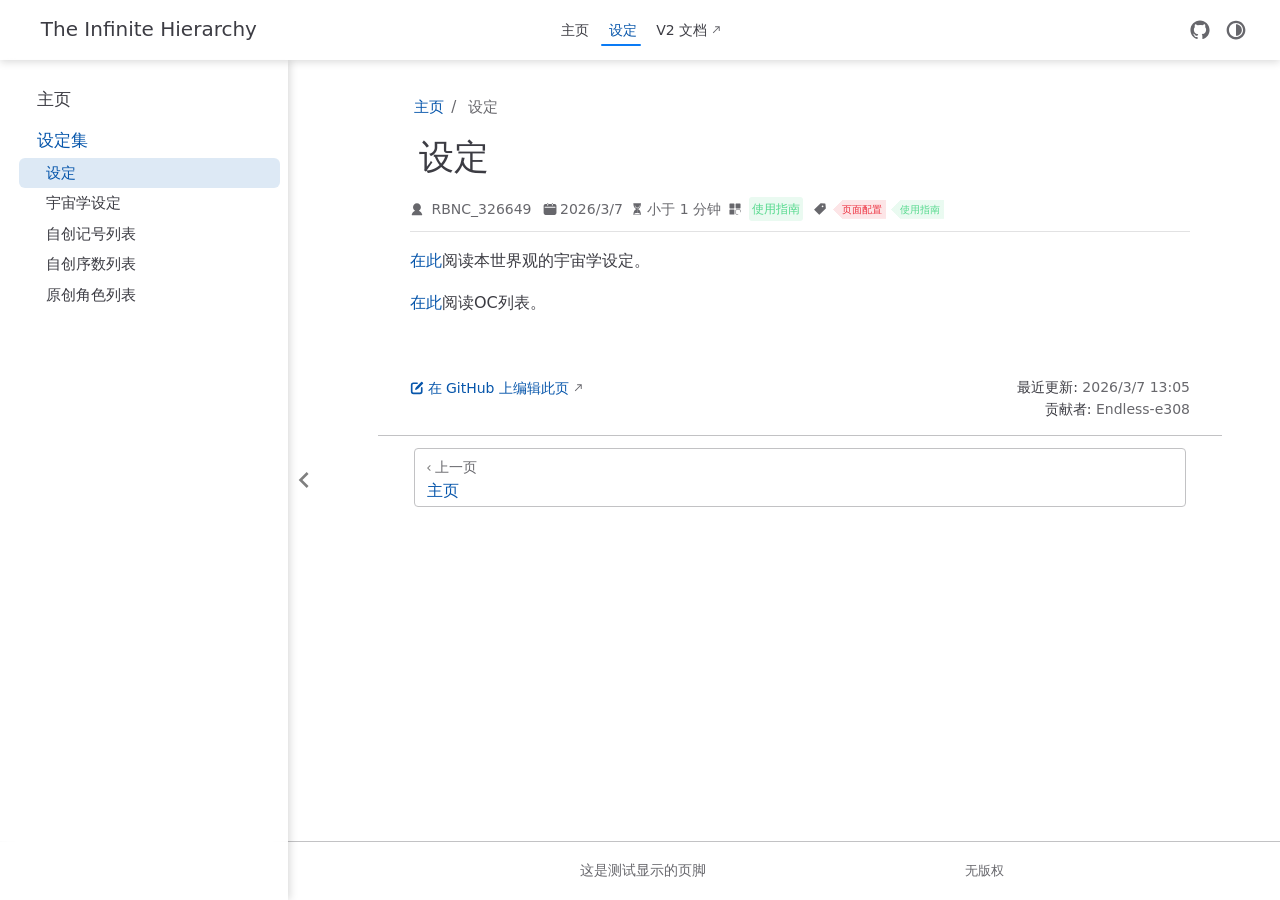
==== commit 6b19ed0e: "v0.1.1" ====
--- a/oc-list/index.html
+++ b/oc-list/index.html
@@ -29,13 +29,13 @@
         document.documentElement.setAttribute("data-theme", "dark");
       }
     </script>
-    <script type="application/ld+json">{"@context":"https://schema.org","@type":"Article","headline":"宇宙学设定","image":["https://vuepress-theme-hope-docs-demo.netlify.app/assets/images/cover1.jpg"],"datePublished":"2020-01-01T00:00:00.000Z","dateModified":"2026-03-02T06:37:32.000Z","author":[{"@type":"Person","name":"Ms.Hope"}]}</script><meta property="og:url" content="https://vuepress-theme-hope-docs-demo.netlify.app/oc-list/"><meta property="og:site_name" content="The Infinite Hierarchy"><meta property="og:title" content="宇宙学设定"><meta property="og:description" content="单体宇宙 此世界观最基本的宇宙学结构。 是一片无限大的空间，每个单体宇宙有着不同的自然规律。 对应序数：ω 多元宇宙 包含无限个单体宇宙。 对应序数：ω2 高阶多元宇宙 每阶多元宇宙包含无限个低一阶的多元宇宙。 例如，2阶多元宇宙包含无限个多元宇宙，3阶多元宇宙包含无限个2阶多元宇宙，4阶多元宇宙包含无限个3阶多元宇宙…… 这种结构无限持续。 对应序数..."><meta property="og:type" content="article"><meta property="og:image" content="https://vuepress-theme-hope-docs-demo.netlify.app/assets/images/cover1.jpg"><meta property="og:locale" content="zh-CN"><meta property="og:updated_time" content="2026-03-02T06:37:32.000Z"><meta name="twitter:card" content="summary_large_image"><meta name="twitter:image:src" content="https://vuepress-theme-hope-docs-demo.netlify.app/assets/images/cover1.jpg"><meta name="twitter:image:alt" content="宇宙学设定"><meta property="article:author" content="Ms.Hope"><meta property="article:tag" content="使用指南"><meta property="article:tag" content="页面配置"><meta property="article:published_time" content="2020-01-01T00:00:00.000Z"><meta property="article:modified_time" content="2026-03-02T06:37:32.000Z"><title>宇宙学设定 | The Infinite Hierarchy</title><meta name="description" content="单体宇宙 此世界观最基本的宇宙学结构。 是一片无限大的空间，每个单体宇宙有着不同的自然规律。 对应序数：ω 多元宇宙 包含无限个单体宇宙。 对应序数：ω2 高阶多元宇宙 每阶多元宇宙包含无限个低一阶的多元宇宙。 例如，2阶多元宇宙包含无限个多元宇宙，3阶多元宇宙包含无限个2阶多元宇宙，4阶多元宇宙包含无限个3阶多元宇宙…… 这种结构无限持续。 对应序数...">
+    <script type="application/ld+json">{"@context":"https://schema.org","@type":"Article","headline":"设定","image":["https://vuepress-theme-hope-docs-demo.netlify.app/assets/images/cover1.jpg"],"datePublished":"2026-03-07T00:00:00.000Z","dateModified":"2026-03-07T13:05:34.000Z","author":[{"@type":"Person","name":"RBNC_326649"}]}</script><meta property="og:url" content="https://vuepress-theme-hope-docs-demo.netlify.app/oc-list/"><meta property="og:site_name" content="The Infinite Hierarchy"><meta property="og:title" content="设定"><meta property="og:description" content="阅读本世界观的宇宙学设定。 阅读OC列表。"><meta property="og:type" content="article"><meta property="og:image" content="https://vuepress-theme-hope-docs-demo.netlify.app/assets/images/cover1.jpg"><meta property="og:locale" content="zh-CN"><meta property="og:updated_time" content="2026-03-07T13:05:34.000Z"><meta name="twitter:card" content="summary_large_image"><meta name="twitter:image:src" content="https://vuepress-theme-hope-docs-demo.netlify.app/assets/images/cover1.jpg"><meta name="twitter:image:alt" content="设定"><meta property="article:author" content="RBNC_326649"><meta property="article:tag" content="使用指南"><meta property="article:tag" content="页面配置"><meta property="article:published_time" content="2026-03-07T00:00:00.000Z"><meta property="article:modified_time" content="2026-03-07T13:05:34.000Z"><title>设定 | The Infinite Hierarchy</title><meta name="description" content="阅读本世界观的宇宙学设定。 阅读OC列表。">
     <link rel="preload" href="/assets/style-DmwyQKJX.css" as="style"><link rel="stylesheet" href="/assets/style-DmwyQKJX.css">
-    <link rel="modulepreload" href="/assets/app-Ce8TuMRd.js"><link rel="modulepreload" href="/assets/index.html-CTcYKPzV.js"><link rel="modulepreload" href="/assets/plugin-vue_export-helper-DlAUqK2U.js">
-    <link rel="prefetch" href="/assets/index.html-CzlF7qQr.js" as="script"><link rel="prefetch" href="/assets/oc-chart.html-BlRIKZpi.js" as="script"><link rel="prefetch" href="/assets/404.html-CQZGVnEM.js" as="script"><link rel="prefetch" href="/assets/photoswipe.esm-CKV1Bsxh.js" as="script"><link rel="prefetch" href="/assets/giscus-CpJ6lC06.js" as="script">
+    <link rel="modulepreload" href="/assets/app-DOg8vD6X.js"><link rel="modulepreload" href="/assets/index.html-VlDyJePa.js"><link rel="modulepreload" href="/assets/plugin-vue_export-helper-DlAUqK2U.js">
+    <link rel="prefetch" href="/assets/index.html-CN7hQil6.js" as="script"><link rel="prefetch" href="/assets/cosmology.html-BieBHzDu.js" as="script"><link rel="prefetch" href="/assets/ggg.html-p-ZmeRuW.js" as="script"><link rel="prefetch" href="/assets/oc-chart.html-9rNqjowP.js" as="script"><link rel="prefetch" href="/assets/ordinals.html-D_oCm8K5.js" as="script"><link rel="prefetch" href="/assets/404.html-BcwM8pLs.js" as="script"><link rel="prefetch" href="/assets/photoswipe.esm-CKV1Bsxh.js" as="script"><link rel="prefetch" href="/assets/giscus-CpJ6lC06.js" as="script">
   </head>
   <body>
-    <div id="app"><!--[--><!--[--><!--[--><span tabindex="-1"></span><a href="#main-content" class="vp-skip-link sr-only">跳至主要內容</a><!--]--><div class="theme-container external-link-icon has-toc" vp-container><!--[--><header id="navbar" class="vp-navbar" vp-navbar><div class="vp-navbar-start"><button type="button" class="vp-toggle-sidebar-button" title="Toggle Sidebar"><span class="icon"></span></button><!--[--><a class="route-link vp-brand" href="/" aria-label="带我回家"><img class="vp-nav-logo" src="https://theme-hope-assets.vuejs.press/logo.svg" alt><!----><span class="vp-site-name hide-in-pad">The Infinite Hierarchy</span></a><!--]--></div><div class="vp-navbar-center"><!--[--><nav class="vp-nav-links"><div class="vp-nav-item hide-in-mobile"><a class="route-link auto-link" href="/" aria-label="主页"><!--[--><iconify-icon class="vp-icon" icon="fa6-solid:house" sizing="height" height="1em"></iconify-icon><!--]-->主页<!----></a></div><div class="vp-nav-item hide-in-mobile"><a class="route-link route-link-active auto-link" href="/oc-list/" aria-label="宇宙学设定"><!--[--><iconify-icon class="vp-icon" icon="fa6-solid:file" sizing="height" height="1em"></iconify-icon><!--]-->宇宙学设定<!----></a></div><div class="vp-nav-item hide-in-mobile"><a class="auto-link external-link" href="https://theme-hope.vuejs.press/zh/" aria-label="V2 文档" rel="noopener noreferrer" target="_blank"><!--[--><iconify-icon class="vp-icon" icon="fa6-solid:book" sizing="height" height="1em"></iconify-icon><!--]-->V2 文档<!----></a></div></nav><!--]--></div><div class="vp-navbar-end"><!--[--><!----><div class="vp-nav-item vp-action"><a class="vp-action-link" href="https://github.com/vuepress-theme-hope/vuepress-theme-hope" target="_blank" rel="noopener noreferrer" aria-label="GitHub"><svg xmlns="http://www.w3.org/2000/svg" class="icon github-icon" viewBox="0 0 1024 1024" fill="currentColor" aria-label="github icon" name="github" style="width:1.25rem;height:1.25rem;vertical-align:middle;"><path d="M511.957 21.333C241.024 21.333 21.333 240.981 21.333 512c0 216.832 140.544 400.725 335.574 465.664 24.49 4.395 32.256-10.07 32.256-23.083 0-11.69.256-44.245 0-85.205-136.448 29.61-164.736-64.64-164.736-64.64-22.315-56.704-54.4-71.765-54.4-71.765-44.587-30.464 3.285-29.824 3.285-29.824 49.195 3.413 75.179 50.517 75.179 50.517 43.776 75.008 114.816 53.333 142.762 40.79 4.523-31.66 17.152-53.377 31.19-65.537-108.971-12.458-223.488-54.485-223.488-242.602 0-53.547 19.114-97.323 50.517-131.67-5.035-12.33-21.93-62.293 4.779-129.834 0 0 41.258-13.184 134.912 50.346a469.803 469.803 0 0 1 122.88-16.554c41.642.213 83.626 5.632 122.88 16.554 93.653-63.488 134.784-50.346 134.784-50.346 26.752 67.541 9.898 117.504 4.864 129.834 31.402 34.347 50.474 78.123 50.474 131.67 0 188.586-114.73 230.016-224.042 242.09 17.578 15.232 33.578 44.672 33.578 90.454v135.85c0 13.142 7.936 27.606 32.854 22.87C862.25 912.597 1002.667 728.747 1002.667 512c0-271.019-219.648-490.667-490.71-490.667z"></path></svg></a></div><div class="vp-nav-item hide-in-mobile"><button type="button" class="vp-color-mode-switch" id="color-mode-switch"><svg xmlns="http://www.w3.org/2000/svg" class="icon auto-icon" viewBox="0 0 1024 1024" fill="currentColor" aria-label="auto icon" name="auto" style="display:block;"><path d="M512 992C246.92 992 32 777.08 32 512S246.92 32 512 32s480 214.92 480 480-214.92 480-480 480zm0-840c-198.78 0-360 161.22-360 360 0 198.84 161.22 360 360 360s360-161.16 360-360c0-198.78-161.22-360-360-360zm0 660V212c165.72 0 300 134.34 300 300 0 165.72-134.28 300-300 300z"></path></svg><svg xmlns="http://www.w3.org/2000/svg" class="icon dark-icon" viewBox="0 0 1024 1024" fill="currentColor" aria-label="dark icon" name="dark" style="display:none;"><path d="M524.8 938.667h-4.267a439.893 439.893 0 0 1-313.173-134.4 446.293 446.293 0 0 1-11.093-597.334A432.213 432.213 0 0 1 366.933 90.027a42.667 42.667 0 0 1 45.227 9.386 42.667 42.667 0 0 1 10.24 42.667 358.4 358.4 0 0 0 82.773 375.893 361.387 361.387 0 0 0 376.747 82.774 42.667 42.667 0 0 1 54.187 55.04 433.493 433.493 0 0 1-99.84 154.88 438.613 438.613 0 0 1-311.467 128z"></path></svg><svg xmlns="http://www.w3.org/2000/svg" class="icon light-icon" viewBox="0 0 1024 1024" fill="currentColor" aria-label="light icon" name="light" style="display:none;"><path d="M952 552h-80a40 40 0 0 1 0-80h80a40 40 0 0 1 0 80zM801.88 280.08a41 41 0 0 1-57.96-57.96l57.96-58a41.04 41.04 0 0 1 58 58l-58 57.96zM512 752a240 240 0 1 1 0-480 240 240 0 0 1 0 480zm0-560a40 40 0 0 1-40-40V72a40 40 0 0 1 80 0v80a40 40 0 0 1-40 40zm-289.88 88.08-58-57.96a41.04 41.04 0 0 1 58-58l57.96 58a41 41 0 0 1-57.96 57.96zM192 512a40 40 0 0 1-40 40H72a40 40 0 0 1 0-80h80a40 40 0 0 1 40 40zm30.12 231.92a41 41 0 0 1 57.96 57.96l-57.96 58a41.04 41.04 0 0 1-58-58l58-57.96zM512 832a40 40 0 0 1 40 40v80a40 40 0 0 1-80 0v-80a40 40 0 0 1 40-40zm289.88-88.08 58 57.96a41.04 41.04 0 0 1-58 58l-57.96-58a41 41 0 0 1 57.96-57.96z"></path></svg></button></div><!----><!--]--><button type="button" class="vp-toggle-navbar-button" aria-label="Toggle Navbar" aria-expanded="false" aria-controls="nav-screen"><span><span class="vp-top"></span><span class="vp-middle"></span><span class="vp-bottom"></span></span></button></div></header><!----><!--]--><!----><div class="toggle-sidebar-wrapper"><span class="arrow start"></span></div><aside id="sidebar" class="vp-sidebar" vp-sidebar><!----><ul class="vp-sidebar-links"><li><a class="route-link auto-link vp-sidebar-link" href="/" aria-label="主页"><!--[--><iconify-icon class="vp-icon" icon="fa6-solid:house" sizing="both" width="1em" height="1em"></iconify-icon><!--]-->主页<!----></a></li><li><section class="vp-sidebar-group"><p class="vp-sidebar-header clickable exact active"><iconify-icon class="vp-icon" icon="fa6-solid:laptop-code" sizing="both" width="1em" height="1em"></iconify-icon><a class="route-link route-link-active auto-link vp-sidebar-title no-external-link-icon" href="/oc-list/" aria-label="设定集"><!---->设定集<!----></a><!----></p><ul class="vp-sidebar-links"><li><a class="route-link route-link-active auto-link vp-sidebar-link active" href="/oc-list/" aria-label="宇宙学设定"><!--[--><iconify-icon class="vp-icon" icon="fa6-solid:file" sizing="both" width="1em" height="1em"></iconify-icon><!--]-->宇宙学设定<!----></a></li><li><a class="route-link auto-link vp-sidebar-link" href="/oc-list/oc-chart.html" aria-label="原创角色列表"><!--[--><iconify-icon class="vp-icon" icon="fa6-solid:file" sizing="both" width="1em" height="1em"></iconify-icon><!--]-->原创角色列表<!----></a></li></ul></section></li></ul><!----></aside><!--[--><main id="main-content" class="vp-page"><!--[--><!----><div class="page-cover"><img src="/assets/images/cover1.jpg" alt no-view></div><nav class="vp-breadcrumb disable"></nav><div class="vp-page-title"><h1><iconify-icon class="vp-icon" icon="fa6-solid:file" sizing="height" height="1em"></iconify-icon>宇宙学设定</h1><div class="page-info"><span class="page-author-info" aria-label="作者🖊" data-balloon-pos="up"><svg xmlns="http://www.w3.org/2000/svg" class="icon author-icon" viewBox="0 0 1024 1024" fill="currentColor" aria-label="author icon" name="author"><path d="M649.6 633.6c86.4-48 147.2-144 147.2-249.6 0-160-128-288-288-288s-288 128-288 288c0 108.8 57.6 201.6 147.2 249.6-121.6 48-214.4 153.6-240 288-3.2 9.6 0 19.2 6.4 25.6 3.2 9.6 12.8 12.8 22.4 12.8h704c9.6 0 19.2-3.2 25.6-12.8 6.4-6.4 9.6-16 6.4-25.6-25.6-134.4-121.6-240-243.2-288z"></path></svg><span><span class="page-author-item">Ms.Hope</span></span><span property="author" content="Ms.Hope"></span></span><!----><span class="page-date-info" aria-label="写作日期📅" data-balloon-pos="up"><svg xmlns="http://www.w3.org/2000/svg" class="icon calendar-icon" viewBox="0 0 1024 1024" fill="currentColor" aria-label="calendar icon" name="calendar"><path d="M716.4 110.137c0-18.753-14.72-33.473-33.472-33.473-18.753 0-33.473 14.72-33.473 33.473v33.473h66.993v-33.473zm-334.87 0c0-18.753-14.72-33.473-33.473-33.473s-33.52 14.72-33.52 33.473v33.473h66.993v-33.473zm468.81 33.52H716.4v100.465c0 18.753-14.72 33.473-33.472 33.473a33.145 33.145 0 01-33.473-33.473V143.657H381.53v100.465c0 18.753-14.72 33.473-33.473 33.473a33.145 33.145 0 01-33.473-33.473V143.657H180.6A134.314 134.314 0 0046.66 277.595v535.756A134.314 134.314 0 00180.6 947.289h669.74a134.36 134.36 0 00133.94-133.938V277.595a134.314 134.314 0 00-133.94-133.938zm33.473 267.877H147.126a33.145 33.145 0 01-33.473-33.473c0-18.752 14.72-33.473 33.473-33.473h736.687c18.752 0 33.472 14.72 33.472 33.473a33.145 33.145 0 01-33.472 33.473z"></path></svg><span data-allow-mismatch="text">2020/1/1</span><meta property="datePublished" content="2020-01-01T00:00:00.000Z"></span><!----><span class="page-reading-time-info" aria-label="阅读时间⌛" data-balloon-pos="up"><svg xmlns="http://www.w3.org/2000/svg" class="icon timer-icon" viewBox="0 0 1024 1024" fill="currentColor" aria-label="timer icon" name="timer"><path d="M799.387 122.15c4.402-2.978 7.38-7.897 7.38-13.463v-1.165c0-8.933-7.38-16.312-16.312-16.312H256.33c-8.933 0-16.311 7.38-16.311 16.312v1.165c0 5.825 2.977 10.874 7.637 13.592 4.143 194.44 97.22 354.963 220.201 392.763-122.204 37.542-214.893 196.511-220.2 389.397-4.661 5.049-7.638 11.651-7.638 19.03v5.825h566.49v-5.825c0-7.379-2.849-13.981-7.509-18.9-5.049-193.016-97.867-351.985-220.2-389.527 123.24-37.67 216.446-198.453 220.588-392.892zM531.16 450.445v352.632c117.674 1.553 211.787 40.778 211.787 88.676H304.097c0-48.286 95.149-87.382 213.728-88.676V450.445c-93.077-3.107-167.901-81.297-167.901-177.093 0-8.803 6.99-15.793 15.793-15.793 8.803 0 15.794 6.99 15.794 15.793 0 80.261 63.69 145.635 142.01 145.635s142.011-65.374 142.011-145.635c0-8.803 6.99-15.793 15.794-15.793s15.793 6.99 15.793 15.793c0 95.019-73.789 172.82-165.96 177.093z"></path></svg><span>大约 1 分钟</span><meta property="timeRequired" content="PT1M"></span><span class="page-category-info" aria-label="分类🌈" data-balloon-pos="up"><svg xmlns="http://www.w3.org/2000/svg" class="icon category-icon" viewBox="0 0 1024 1024" fill="currentColor" aria-label="category icon" name="category"><path d="M148.41 106.992h282.176c22.263 0 40.31 18.048 40.31 40.31V429.48c0 22.263-18.047 40.31-40.31 40.31H148.41c-22.263 0-40.311-18.047-40.311-40.31V147.302c0-22.263 18.048-40.31 40.311-40.31zM147.556 553.478H429.73c22.263 0 40.311 18.048 40.311 40.31v282.176c0 22.263-18.048 40.312-40.31 40.312H147.555c-22.263 0-40.311-18.049-40.311-40.312V593.79c0-22.263 18.048-40.311 40.31-40.311zM593.927 106.992h282.176c22.263 0 40.31 18.048 40.31 40.31V429.48c0 22.263-18.047 40.31-40.31 40.31H593.927c-22.263 0-40.311-18.047-40.311-40.31V147.302c0-22.263 18.048-40.31 40.31-40.31zM730.22 920.502H623.926c-40.925 0-74.22-33.388-74.22-74.425V623.992c0-41.038 33.387-74.424 74.425-74.424h222.085c41.038 0 74.424 33.226 74.424 74.067v114.233c0 10.244-8.304 18.548-18.547 18.548s-18.548-8.304-18.548-18.548V623.635c0-20.388-16.746-36.974-37.33-36.974H624.13c-20.585 0-37.331 16.747-37.331 37.33v222.086c0 20.585 16.654 37.331 37.126 37.331H730.22c10.243 0 18.547 8.304 18.547 18.547 0 10.244-8.304 18.547-18.547 18.547z"></path></svg><!--[--><span class="page-category-item color3" role>使用指南</span><!--]--><meta property="articleSection" content="使用指南"></span><span class="page-tag-info" aria-label="标签🏷" data-balloon-pos="up"><svg xmlns="http://www.w3.org/2000/svg" class="icon tag-icon" viewBox="0 0 1024 1024" fill="currentColor" aria-label="tag icon" name="tag"><path d="M939.902 458.563L910.17 144.567c-1.507-16.272-14.465-29.13-30.737-30.737L565.438 84.098h-.402c-3.215 0-5.726 1.005-7.634 2.913l-470.39 470.39a10.004 10.004 0 000 14.164l365.423 365.424c1.909 1.908 4.42 2.913 7.132 2.913s5.223-1.005 7.132-2.913l470.39-470.39c2.01-2.11 3.014-5.023 2.813-8.036zm-240.067-72.121c-35.458 0-64.286-28.828-64.286-64.286s28.828-64.285 64.286-64.285 64.286 28.828 64.286 64.285-28.829 64.286-64.286 64.286z"></path></svg><!--[--><span class="page-tag-item color0" role>页面配置</span><span class="page-tag-item color3" role>使用指南</span><!--]--><meta property="keywords" content="页面配置,使用指南"></span></div><hr></div><!----><div class="" vp-content><!----><div id="markdown-content"><h2 id="单体宇宙" tabindex="-1"><a class="header-anchor" href="#单体宇宙"><span>单体宇宙</span></a></h2><p>此世界观最基本的宇宙学结构。<br> 是一片无限大的空间，每个单体宇宙有着不同的自然规律。<br> 对应序数：<span class="katex"><span class="katex-mathml"><math xmlns="http://www.w3.org/1998/Math/MathML"><semantics><mrow><mi>ω</mi></mrow><annotation encoding="application/x-tex">\omega</annotation></semantics></math></span><span class="katex-html" aria-hidden="true"><span class="base"><span class="strut" style="height:0.4306em;"></span><span class="mord mathnormal" style="margin-right:0.03588em;">ω</span></span></span></span></p><h2 id="多元宇宙" tabindex="-1"><a class="header-anchor" href="#多元宇宙"><span>多元宇宙</span></a></h2><p>包含无限个单体宇宙。<br> 对应序数：<span class="katex"><span class="katex-mathml"><math xmlns="http://www.w3.org/1998/Math/MathML"><semantics><mrow><msup><mi>ω</mi><mn>2</mn></msup></mrow><annotation encoding="application/x-tex">\omega^2</annotation></semantics></math></span><span class="katex-html" aria-hidden="true"><span class="base"><span class="strut" style="height:0.8141em;"></span><span class="mord"><span class="mord mathnormal" style="margin-right:0.03588em;">ω</span><span class="msupsub"><span class="vlist-t"><span class="vlist-r"><span class="vlist" style="height:0.8141em;"><span style="top:-3.063em;margin-right:0.05em;"><span class="pstrut" style="height:2.7em;"></span><span class="sizing reset-size6 size3 mtight"><span class="mord mtight">2</span></span></span></span></span></span></span></span></span></span></span></p><h2 id="高阶多元宇宙" tabindex="-1"><a class="header-anchor" href="#高阶多元宇宙"><span>高阶多元宇宙</span></a></h2><p>每阶多元宇宙包含无限个低一阶的多元宇宙。<br> 例如，2阶多元宇宙包含无限个多元宇宙，3阶多元宇宙包含无限个2阶多元宇宙，4阶多元宇宙包含无限个3阶多元宇宙……<br> 这种结构无限持续。<br> 对应序数：<span class="katex"><span class="katex-mathml"><math xmlns="http://www.w3.org/1998/Math/MathML"><semantics><mrow><msup><mi>ω</mi><mi>ω</mi></msup></mrow><annotation encoding="application/x-tex">\omega^\omega</annotation></semantics></math></span><span class="katex-html" aria-hidden="true"><span class="base"><span class="strut" style="height:0.6644em;"></span><span class="mord"><span class="mord mathnormal" style="margin-right:0.03588em;">ω</span><span class="msupsub"><span class="vlist-t"><span class="vlist-r"><span class="vlist" style="height:0.6644em;"><span style="top:-3.063em;margin-right:0.05em;"><span class="pstrut" style="height:2.7em;"></span><span class="sizing reset-size6 size3 mtight"><span class="mord mathnormal mtight" style="margin-right:0.03588em;">ω</span></span></span></span></span></span></span></span></span></span></span></p><h2 id="" tabindex="-1"><a class="header-anchor" href="#"><span>？？？</span></a></h2><p>没做完</p></div><!----><!----><!----></div><footer class="vp-page-meta"><div class="vp-meta-item edit-link"><a class="auto-link external-link vp-meta-label" href="https://github.com/vuepress-theme-hope/vuepress-theme-hope/edit/main/src/oc-list/README.md" aria-label="在 GitHub 上编辑此页" rel="noopener noreferrer" target="_blank"><!--[--><svg xmlns="http://www.w3.org/2000/svg" class="icon edit-icon" viewBox="0 0 1024 1024" fill="currentColor" aria-label="edit icon" name="edit"><path d="M430.818 653.65a60.46 60.46 0 0 1-50.96-93.281l71.69-114.012 7.773-10.365L816.038 80.138A60.46 60.46 0 0 1 859.225 62a60.46 60.46 0 0 1 43.186 18.138l43.186 43.186a60.46 60.46 0 0 1 0 86.373L588.879 565.55l-8.637 8.637-117.466 68.234a60.46 60.46 0 0 1-31.958 11.229z"></path><path d="M728.802 962H252.891A190.883 190.883 0 0 1 62.008 771.98V296.934a190.883 190.883 0 0 1 190.883-192.61h267.754a60.46 60.46 0 0 1 0 120.92H252.891a69.962 69.962 0 0 0-69.098 69.099V771.98a69.962 69.962 0 0 0 69.098 69.098h475.911A69.962 69.962 0 0 0 797.9 771.98V503.363a60.46 60.46 0 1 1 120.922 0V771.98A190.883 190.883 0 0 1 728.802 962z"></path></svg><!--]-->在 GitHub 上编辑此页<!----></a></div><div class="vp-meta-item git-info"><div class="update-time"><span class="vp-meta-label">最近更新: </span><time class="vp-meta-info" datetime="2026-03-02T06:37:32.000Z" data-allow-mismatch>2026/3/2 14:37</time></div><div class="contributors"><span class="vp-meta-label">贡献者: </span><!--[--><!--[--><span class="vp-meta-info" title="email: antidim19728@163.com">Endless-e308</span><!--]--><!--]--></div></div></footer><nav class="vp-page-nav"><a class="route-link auto-link prev" href="/" aria-label="主页"><div class="hint"><span class="arrow start"></span>上一页</div><div class="link"><iconify-icon class="vp-icon" icon="fa6-solid:house" sizing="height" height="1em"></iconify-icon>主页</div></a><!----></nav><div id="comment" class="giscus-wrapper input-top vp-comment" vp-comment style="display:block;"><div style="display: flex;align-items: center;justify-content: center;height: 96px"><span style="--loading-icon: url(&quot;data:image/svg+xml;utf8,%3Csvg xmlns=&#39;http://www.w3.org/2000/svg&#39; preserveAspectRatio=&#39;xMidYMid&#39; viewBox=&#39;25 25 50 50&#39;%3E%3CanimateTransform attributeName=&#39;transform&#39; type=&#39;rotate&#39; dur=&#39;2s&#39; keyTimes=&#39;0;1&#39; repeatCount=&#39;indefinite&#39; values=&#39;0;360&#39;%3E%3C/animateTransform%3E%3Ccircle cx=&#39;50&#39; cy=&#39;50&#39; r=&#39;20&#39; fill=&#39;none&#39; stroke=&#39;currentColor&#39; stroke-width=&#39;4&#39; stroke-linecap=&#39;round&#39;%3E%3Canimate attributeName=&#39;stroke-dasharray&#39; dur=&#39;1.5s&#39; keyTimes=&#39;0;0.5;1&#39; repeatCount=&#39;indefinite&#39; values=&#39;1,200;90,200;1,200&#39;%3E%3C/animate%3E%3Canimate attributeName=&#39;stroke-dashoffset&#39; dur=&#39;1.5s&#39; keyTimes=&#39;0;0.5;1&#39; repeatCount=&#39;indefinite&#39; values=&#39;0;-35px;-125px&#39;%3E%3C/animate%3E%3C/circle%3E%3C/svg%3E&quot;);--icon-size: 48px;display: inline-block;width: var(--icon-size);height: var(--icon-size);background-color: currentcolor;-webkit-mask-image: var(--loading-icon);mask-image: var(--loading-icon)"></span></div></div><!----><!--]--></main><!--]--><footer class="vp-footer-wrapper" vp-footer><div class="vp-footer">这是测试显示的页脚</div><div class="vp-copyright">无版权</div></footer></div><!--]--><!--[--><!----><!--[--><!--]--><!--]--><!--]--></div>
-    <script type="module" src="/assets/app-Ce8TuMRd.js" defer></script>
+    <div id="app"><!--[--><!--[--><!--[--><span tabindex="-1"></span><a href="#main-content" class="vp-skip-link sr-only">跳至主要內容</a><!--]--><div class="theme-container external-link-icon has-toc" vp-container><!--[--><header id="navbar" class="vp-navbar" vp-navbar><div class="vp-navbar-start"><button type="button" class="vp-toggle-sidebar-button" title="Toggle Sidebar"><span class="icon"></span></button><!--[--><a class="route-link vp-brand" href="/" aria-label="带我回家"><img class="vp-nav-logo" src="https://theme-hope-assets.vuejs.press/logo.svg" alt><!----><span class="vp-site-name hide-in-pad">The Infinite Hierarchy</span></a><!--]--></div><div class="vp-navbar-center"><!--[--><nav class="vp-nav-links"><div class="vp-nav-item hide-in-mobile"><a class="route-link auto-link" href="/" aria-label="主页"><!--[--><iconify-icon class="vp-icon" icon="fa6-solid:house" sizing="height" height="1em"></iconify-icon><!--]-->主页<!----></a></div><div class="vp-nav-item hide-in-mobile"><a class="route-link route-link-active auto-link" href="/oc-list/" aria-label="设定"><!--[--><iconify-icon class="vp-icon" icon="fa6-solid:file" sizing="height" height="1em"></iconify-icon><!--]-->设定<!----></a></div><div class="vp-nav-item hide-in-mobile"><a class="auto-link external-link" href="https://theme-hope.vuejs.press/zh/" aria-label="V2 文档" rel="noopener noreferrer" target="_blank"><!--[--><iconify-icon class="vp-icon" icon="fa6-solid:book" sizing="height" height="1em"></iconify-icon><!--]-->V2 文档<!----></a></div></nav><!--]--></div><div class="vp-navbar-end"><!--[--><!----><div class="vp-nav-item vp-action"><a class="vp-action-link" href="https://github.com/vuepress-theme-hope/vuepress-theme-hope" target="_blank" rel="noopener noreferrer" aria-label="GitHub"><svg xmlns="http://www.w3.org/2000/svg" class="icon github-icon" viewBox="0 0 1024 1024" fill="currentColor" aria-label="github icon" name="github" style="width:1.25rem;height:1.25rem;vertical-align:middle;"><path d="M511.957 21.333C241.024 21.333 21.333 240.981 21.333 512c0 216.832 140.544 400.725 335.574 465.664 24.49 4.395 32.256-10.07 32.256-23.083 0-11.69.256-44.245 0-85.205-136.448 29.61-164.736-64.64-164.736-64.64-22.315-56.704-54.4-71.765-54.4-71.765-44.587-30.464 3.285-29.824 3.285-29.824 49.195 3.413 75.179 50.517 75.179 50.517 43.776 75.008 114.816 53.333 142.762 40.79 4.523-31.66 17.152-53.377 31.19-65.537-108.971-12.458-223.488-54.485-223.488-242.602 0-53.547 19.114-97.323 50.517-131.67-5.035-12.33-21.93-62.293 4.779-129.834 0 0 41.258-13.184 134.912 50.346a469.803 469.803 0 0 1 122.88-16.554c41.642.213 83.626 5.632 122.88 16.554 93.653-63.488 134.784-50.346 134.784-50.346 26.752 67.541 9.898 117.504 4.864 129.834 31.402 34.347 50.474 78.123 50.474 131.67 0 188.586-114.73 230.016-224.042 242.09 17.578 15.232 33.578 44.672 33.578 90.454v135.85c0 13.142 7.936 27.606 32.854 22.87C862.25 912.597 1002.667 728.747 1002.667 512c0-271.019-219.648-490.667-490.71-490.667z"></path></svg></a></div><div class="vp-nav-item hide-in-mobile"><button type="button" class="vp-color-mode-switch" id="color-mode-switch"><svg xmlns="http://www.w3.org/2000/svg" class="icon auto-icon" viewBox="0 0 1024 1024" fill="currentColor" aria-label="auto icon" name="auto" style="display:block;"><path d="M512 992C246.92 992 32 777.08 32 512S246.92 32 512 32s480 214.92 480 480-214.92 480-480 480zm0-840c-198.78 0-360 161.22-360 360 0 198.84 161.22 360 360 360s360-161.16 360-360c0-198.78-161.22-360-360-360zm0 660V212c165.72 0 300 134.34 300 300 0 165.72-134.28 300-300 300z"></path></svg><svg xmlns="http://www.w3.org/2000/svg" class="icon dark-icon" viewBox="0 0 1024 1024" fill="currentColor" aria-label="dark icon" name="dark" style="display:none;"><path d="M524.8 938.667h-4.267a439.893 439.893 0 0 1-313.173-134.4 446.293 446.293 0 0 1-11.093-597.334A432.213 432.213 0 0 1 366.933 90.027a42.667 42.667 0 0 1 45.227 9.386 42.667 42.667 0 0 1 10.24 42.667 358.4 358.4 0 0 0 82.773 375.893 361.387 361.387 0 0 0 376.747 82.774 42.667 42.667 0 0 1 54.187 55.04 433.493 433.493 0 0 1-99.84 154.88 438.613 438.613 0 0 1-311.467 128z"></path></svg><svg xmlns="http://www.w3.org/2000/svg" class="icon light-icon" viewBox="0 0 1024 1024" fill="currentColor" aria-label="light icon" name="light" style="display:none;"><path d="M952 552h-80a40 40 0 0 1 0-80h80a40 40 0 0 1 0 80zM801.88 280.08a41 41 0 0 1-57.96-57.96l57.96-58a41.04 41.04 0 0 1 58 58l-58 57.96zM512 752a240 240 0 1 1 0-480 240 240 0 0 1 0 480zm0-560a40 40 0 0 1-40-40V72a40 40 0 0 1 80 0v80a40 40 0 0 1-40 40zm-289.88 88.08-58-57.96a41.04 41.04 0 0 1 58-58l57.96 58a41 41 0 0 1-57.96 57.96zM192 512a40 40 0 0 1-40 40H72a40 40 0 0 1 0-80h80a40 40 0 0 1 40 40zm30.12 231.92a41 41 0 0 1 57.96 57.96l-57.96 58a41.04 41.04 0 0 1-58-58l58-57.96zM512 832a40 40 0 0 1 40 40v80a40 40 0 0 1-80 0v-80a40 40 0 0 1 40-40zm289.88-88.08 58 57.96a41.04 41.04 0 0 1-58 58l-57.96-58a41 41 0 0 1 57.96-57.96z"></path></svg></button></div><!----><!--]--><button type="button" class="vp-toggle-navbar-button" aria-label="Toggle Navbar" aria-expanded="false" aria-controls="nav-screen"><span><span class="vp-top"></span><span class="vp-middle"></span><span class="vp-bottom"></span></span></button></div></header><!----><!--]--><!----><div class="toggle-sidebar-wrapper"><span class="arrow start"></span></div><aside id="sidebar" class="vp-sidebar" vp-sidebar><!----><ul class="vp-sidebar-links"><li><a class="route-link auto-link vp-sidebar-link" href="/" aria-label="主页"><!--[--><iconify-icon class="vp-icon" icon="fa6-solid:house" sizing="both" width="1em" height="1em"></iconify-icon><!--]-->主页<!----></a></li><li><section class="vp-sidebar-group"><p class="vp-sidebar-header clickable exact active"><iconify-icon class="vp-icon" icon="fa6-solid:laptop-code" sizing="both" width="1em" height="1em"></iconify-icon><a class="route-link route-link-active auto-link vp-sidebar-title no-external-link-icon" href="/oc-list/" aria-label="设定集"><!---->设定集<!----></a><!----></p><ul class="vp-sidebar-links"><li><a class="route-link route-link-active auto-link vp-sidebar-link active" href="/oc-list/" aria-label="设定"><!--[--><iconify-icon class="vp-icon" icon="fa6-solid:file" sizing="both" width="1em" height="1em"></iconify-icon><!--]-->设定<!----></a></li><li><a class="route-link auto-link vp-sidebar-link" href="/oc-list/cosmology.html" aria-label="宇宙学设定"><!--[--><iconify-icon class="vp-icon" icon="fa6-solid:file" sizing="both" width="1em" height="1em"></iconify-icon><!--]-->宇宙学设定<!----></a></li><li><a class="route-link auto-link vp-sidebar-link" href="/oc-list/ggg.html" aria-label="自创记号列表"><!--[--><iconify-icon class="vp-icon" icon="fa6-solid:file" sizing="both" width="1em" height="1em"></iconify-icon><!--]-->自创记号列表<!----></a></li><li><a class="route-link auto-link vp-sidebar-link" href="/oc-list/ordinals.html" aria-label="自创序数列表"><!--[--><iconify-icon class="vp-icon" icon="fa6-solid:file" sizing="both" width="1em" height="1em"></iconify-icon><!--]-->自创序数列表<!----></a></li><li><a class="route-link auto-link vp-sidebar-link" href="/oc-list/oc-chart.html" aria-label="原创角色列表"><!--[--><iconify-icon class="vp-icon" icon="fa6-solid:file" sizing="both" width="1em" height="1em"></iconify-icon><!--]-->原创角色列表<!----></a></li></ul></section></li></ul><!----></aside><!--[--><main id="main-content" class="vp-page"><!--[--><!----><div class="page-cover"><img src="/assets/images/cover1.jpg" alt no-view></div><nav class="vp-breadcrumb disable"></nav><div class="vp-page-title"><h1><iconify-icon class="vp-icon" icon="fa6-solid:file" sizing="height" height="1em"></iconify-icon>设定</h1><div class="page-info"><span class="page-author-info" aria-label="作者🖊" data-balloon-pos="up"><svg xmlns="http://www.w3.org/2000/svg" class="icon author-icon" viewBox="0 0 1024 1024" fill="currentColor" aria-label="author icon" name="author"><path d="M649.6 633.6c86.4-48 147.2-144 147.2-249.6 0-160-128-288-288-288s-288 128-288 288c0 108.8 57.6 201.6 147.2 249.6-121.6 48-214.4 153.6-240 288-3.2 9.6 0 19.2 6.4 25.6 3.2 9.6 12.8 12.8 22.4 12.8h704c9.6 0 19.2-3.2 25.6-12.8 6.4-6.4 9.6-16 6.4-25.6-25.6-134.4-121.6-240-243.2-288z"></path></svg><span><span class="page-author-item">RBNC_326649</span></span><span property="author" content="RBNC_326649"></span></span><!----><span class="page-date-info" aria-label="写作日期📅" data-balloon-pos="up"><svg xmlns="http://www.w3.org/2000/svg" class="icon calendar-icon" viewBox="0 0 1024 1024" fill="currentColor" aria-label="calendar icon" name="calendar"><path d="M716.4 110.137c0-18.753-14.72-33.473-33.472-33.473-18.753 0-33.473 14.72-33.473 33.473v33.473h66.993v-33.473zm-334.87 0c0-18.753-14.72-33.473-33.473-33.473s-33.52 14.72-33.52 33.473v33.473h66.993v-33.473zm468.81 33.52H716.4v100.465c0 18.753-14.72 33.473-33.472 33.473a33.145 33.145 0 01-33.473-33.473V143.657H381.53v100.465c0 18.753-14.72 33.473-33.473 33.473a33.145 33.145 0 01-33.473-33.473V143.657H180.6A134.314 134.314 0 0046.66 277.595v535.756A134.314 134.314 0 00180.6 947.289h669.74a134.36 134.36 0 00133.94-133.938V277.595a134.314 134.314 0 00-133.94-133.938zm33.473 267.877H147.126a33.145 33.145 0 01-33.473-33.473c0-18.752 14.72-33.473 33.473-33.473h736.687c18.752 0 33.472 14.72 33.472 33.473a33.145 33.145 0 01-33.472 33.473z"></path></svg><span data-allow-mismatch="text">2026/3/7</span><meta property="datePublished" content="2026-03-07T00:00:00.000Z"></span><!----><span class="page-reading-time-info" aria-label="阅读时间⌛" data-balloon-pos="up"><svg xmlns="http://www.w3.org/2000/svg" class="icon timer-icon" viewBox="0 0 1024 1024" fill="currentColor" aria-label="timer icon" name="timer"><path d="M799.387 122.15c4.402-2.978 7.38-7.897 7.38-13.463v-1.165c0-8.933-7.38-16.312-16.312-16.312H256.33c-8.933 0-16.311 7.38-16.311 16.312v1.165c0 5.825 2.977 10.874 7.637 13.592 4.143 194.44 97.22 354.963 220.201 392.763-122.204 37.542-214.893 196.511-220.2 389.397-4.661 5.049-7.638 11.651-7.638 19.03v5.825h566.49v-5.825c0-7.379-2.849-13.981-7.509-18.9-5.049-193.016-97.867-351.985-220.2-389.527 123.24-37.67 216.446-198.453 220.588-392.892zM531.16 450.445v352.632c117.674 1.553 211.787 40.778 211.787 88.676H304.097c0-48.286 95.149-87.382 213.728-88.676V450.445c-93.077-3.107-167.901-81.297-167.901-177.093 0-8.803 6.99-15.793 15.793-15.793 8.803 0 15.794 6.99 15.794 15.793 0 80.261 63.69 145.635 142.01 145.635s142.011-65.374 142.011-145.635c0-8.803 6.99-15.793 15.794-15.793s15.793 6.99 15.793 15.793c0 95.019-73.789 172.82-165.96 177.093z"></path></svg><span>小于 1 分钟</span><meta property="timeRequired" content="PT1M"></span><span class="page-category-info" aria-label="分类🌈" data-balloon-pos="up"><svg xmlns="http://www.w3.org/2000/svg" class="icon category-icon" viewBox="0 0 1024 1024" fill="currentColor" aria-label="category icon" name="category"><path d="M148.41 106.992h282.176c22.263 0 40.31 18.048 40.31 40.31V429.48c0 22.263-18.047 40.31-40.31 40.31H148.41c-22.263 0-40.311-18.047-40.311-40.31V147.302c0-22.263 18.048-40.31 40.311-40.31zM147.556 553.478H429.73c22.263 0 40.311 18.048 40.311 40.31v282.176c0 22.263-18.048 40.312-40.31 40.312H147.555c-22.263 0-40.311-18.049-40.311-40.312V593.79c0-22.263 18.048-40.311 40.31-40.311zM593.927 106.992h282.176c22.263 0 40.31 18.048 40.31 40.31V429.48c0 22.263-18.047 40.31-40.31 40.31H593.927c-22.263 0-40.311-18.047-40.311-40.31V147.302c0-22.263 18.048-40.31 40.31-40.31zM730.22 920.502H623.926c-40.925 0-74.22-33.388-74.22-74.425V623.992c0-41.038 33.387-74.424 74.425-74.424h222.085c41.038 0 74.424 33.226 74.424 74.067v114.233c0 10.244-8.304 18.548-18.547 18.548s-18.548-8.304-18.548-18.548V623.635c0-20.388-16.746-36.974-37.33-36.974H624.13c-20.585 0-37.331 16.747-37.331 37.33v222.086c0 20.585 16.654 37.331 37.126 37.331H730.22c10.243 0 18.547 8.304 18.547 18.547 0 10.244-8.304 18.547-18.547 18.547z"></path></svg><!--[--><span class="page-category-item color3" role>使用指南</span><!--]--><meta property="articleSection" content="使用指南"></span><span class="page-tag-info" aria-label="标签🏷" data-balloon-pos="up"><svg xmlns="http://www.w3.org/2000/svg" class="icon tag-icon" viewBox="0 0 1024 1024" fill="currentColor" aria-label="tag icon" name="tag"><path d="M939.902 458.563L910.17 144.567c-1.507-16.272-14.465-29.13-30.737-30.737L565.438 84.098h-.402c-3.215 0-5.726 1.005-7.634 2.913l-470.39 470.39a10.004 10.004 0 000 14.164l365.423 365.424c1.909 1.908 4.42 2.913 7.132 2.913s5.223-1.005 7.132-2.913l470.39-470.39c2.01-2.11 3.014-5.023 2.813-8.036zm-240.067-72.121c-35.458 0-64.286-28.828-64.286-64.286s28.828-64.285 64.286-64.285 64.286 28.828 64.286 64.285-28.829 64.286-64.286 64.286z"></path></svg><!--[--><span class="page-tag-item color0" role>页面配置</span><span class="page-tag-item color3" role>使用指南</span><!--]--><meta property="keywords" content="页面配置,使用指南"></span></div><hr></div><!----><div class="" vp-content><!----><div id="markdown-content"><p><a class="route-link" href="/oc-list/cosmology.html">在此</a>阅读本世界观的宇宙学设定。</p><p><a class="route-link" href="/oc-list/oc-chart.html">在此</a>阅读OC列表。</p></div><!----><!----><!----></div><footer class="vp-page-meta"><div class="vp-meta-item edit-link"><a class="auto-link external-link vp-meta-label" href="https://github.com/vuepress-theme-hope/vuepress-theme-hope/edit/main/src/oc-list/README.md" aria-label="在 GitHub 上编辑此页" rel="noopener noreferrer" target="_blank"><!--[--><svg xmlns="http://www.w3.org/2000/svg" class="icon edit-icon" viewBox="0 0 1024 1024" fill="currentColor" aria-label="edit icon" name="edit"><path d="M430.818 653.65a60.46 60.46 0 0 1-50.96-93.281l71.69-114.012 7.773-10.365L816.038 80.138A60.46 60.46 0 0 1 859.225 62a60.46 60.46 0 0 1 43.186 18.138l43.186 43.186a60.46 60.46 0 0 1 0 86.373L588.879 565.55l-8.637 8.637-117.466 68.234a60.46 60.46 0 0 1-31.958 11.229z"></path><path d="M728.802 962H252.891A190.883 190.883 0 0 1 62.008 771.98V296.934a190.883 190.883 0 0 1 190.883-192.61h267.754a60.46 60.46 0 0 1 0 120.92H252.891a69.962 69.962 0 0 0-69.098 69.099V771.98a69.962 69.962 0 0 0 69.098 69.098h475.911A69.962 69.962 0 0 0 797.9 771.98V503.363a60.46 60.46 0 1 1 120.922 0V771.98A190.883 190.883 0 0 1 728.802 962z"></path></svg><!--]-->在 GitHub 上编辑此页<!----></a></div><div class="vp-meta-item git-info"><div class="update-time"><span class="vp-meta-label">最近更新: </span><time class="vp-meta-info" datetime="2026-03-07T13:05:34.000Z" data-allow-mismatch>2026/3/7 21:05</time></div><div class="contributors"><span class="vp-meta-label">贡献者: </span><!--[--><!--[--><span class="vp-meta-info" title="email: antidim19728@163.com">Endless-e308</span><!--]--><!--]--></div></div></footer><nav class="vp-page-nav"><a class="route-link auto-link prev" href="/" aria-label="主页"><div class="hint"><span class="arrow start"></span>上一页</div><div class="link"><iconify-icon class="vp-icon" icon="fa6-solid:house" sizing="height" height="1em"></iconify-icon>主页</div></a><!----></nav><div id="comment" class="giscus-wrapper input-top vp-comment" vp-comment style="display:block;"><div style="display: flex;align-items: center;justify-content: center;height: 96px"><span style="--loading-icon: url(&quot;data:image/svg+xml;utf8,%3Csvg xmlns=&#39;http://www.w3.org/2000/svg&#39; preserveAspectRatio=&#39;xMidYMid&#39; viewBox=&#39;25 25 50 50&#39;%3E%3CanimateTransform attributeName=&#39;transform&#39; type=&#39;rotate&#39; dur=&#39;2s&#39; keyTimes=&#39;0;1&#39; repeatCount=&#39;indefinite&#39; values=&#39;0;360&#39;%3E%3C/animateTransform%3E%3Ccircle cx=&#39;50&#39; cy=&#39;50&#39; r=&#39;20&#39; fill=&#39;none&#39; stroke=&#39;currentColor&#39; stroke-width=&#39;4&#39; stroke-linecap=&#39;round&#39;%3E%3Canimate attributeName=&#39;stroke-dasharray&#39; dur=&#39;1.5s&#39; keyTimes=&#39;0;0.5;1&#39; repeatCount=&#39;indefinite&#39; values=&#39;1,200;90,200;1,200&#39;%3E%3C/animate%3E%3Canimate attributeName=&#39;stroke-dashoffset&#39; dur=&#39;1.5s&#39; keyTimes=&#39;0;0.5;1&#39; repeatCount=&#39;indefinite&#39; values=&#39;0;-35px;-125px&#39;%3E%3C/animate%3E%3C/circle%3E%3C/svg%3E&quot;);--icon-size: 48px;display: inline-block;width: var(--icon-size);height: var(--icon-size);background-color: currentcolor;-webkit-mask-image: var(--loading-icon);mask-image: var(--loading-icon)"></span></div></div><!----><!--]--></main><!--]--><footer class="vp-footer-wrapper" vp-footer><div class="vp-footer">这是测试显示的页脚</div><div class="vp-copyright">无版权</div></footer></div><!--]--><!--[--><!----><!--[--><!--]--><!--]--><!--]--></div>
+    <script type="module" src="/assets/app-DOg8vD6X.js" defer></script>
   </body>
 </html>
